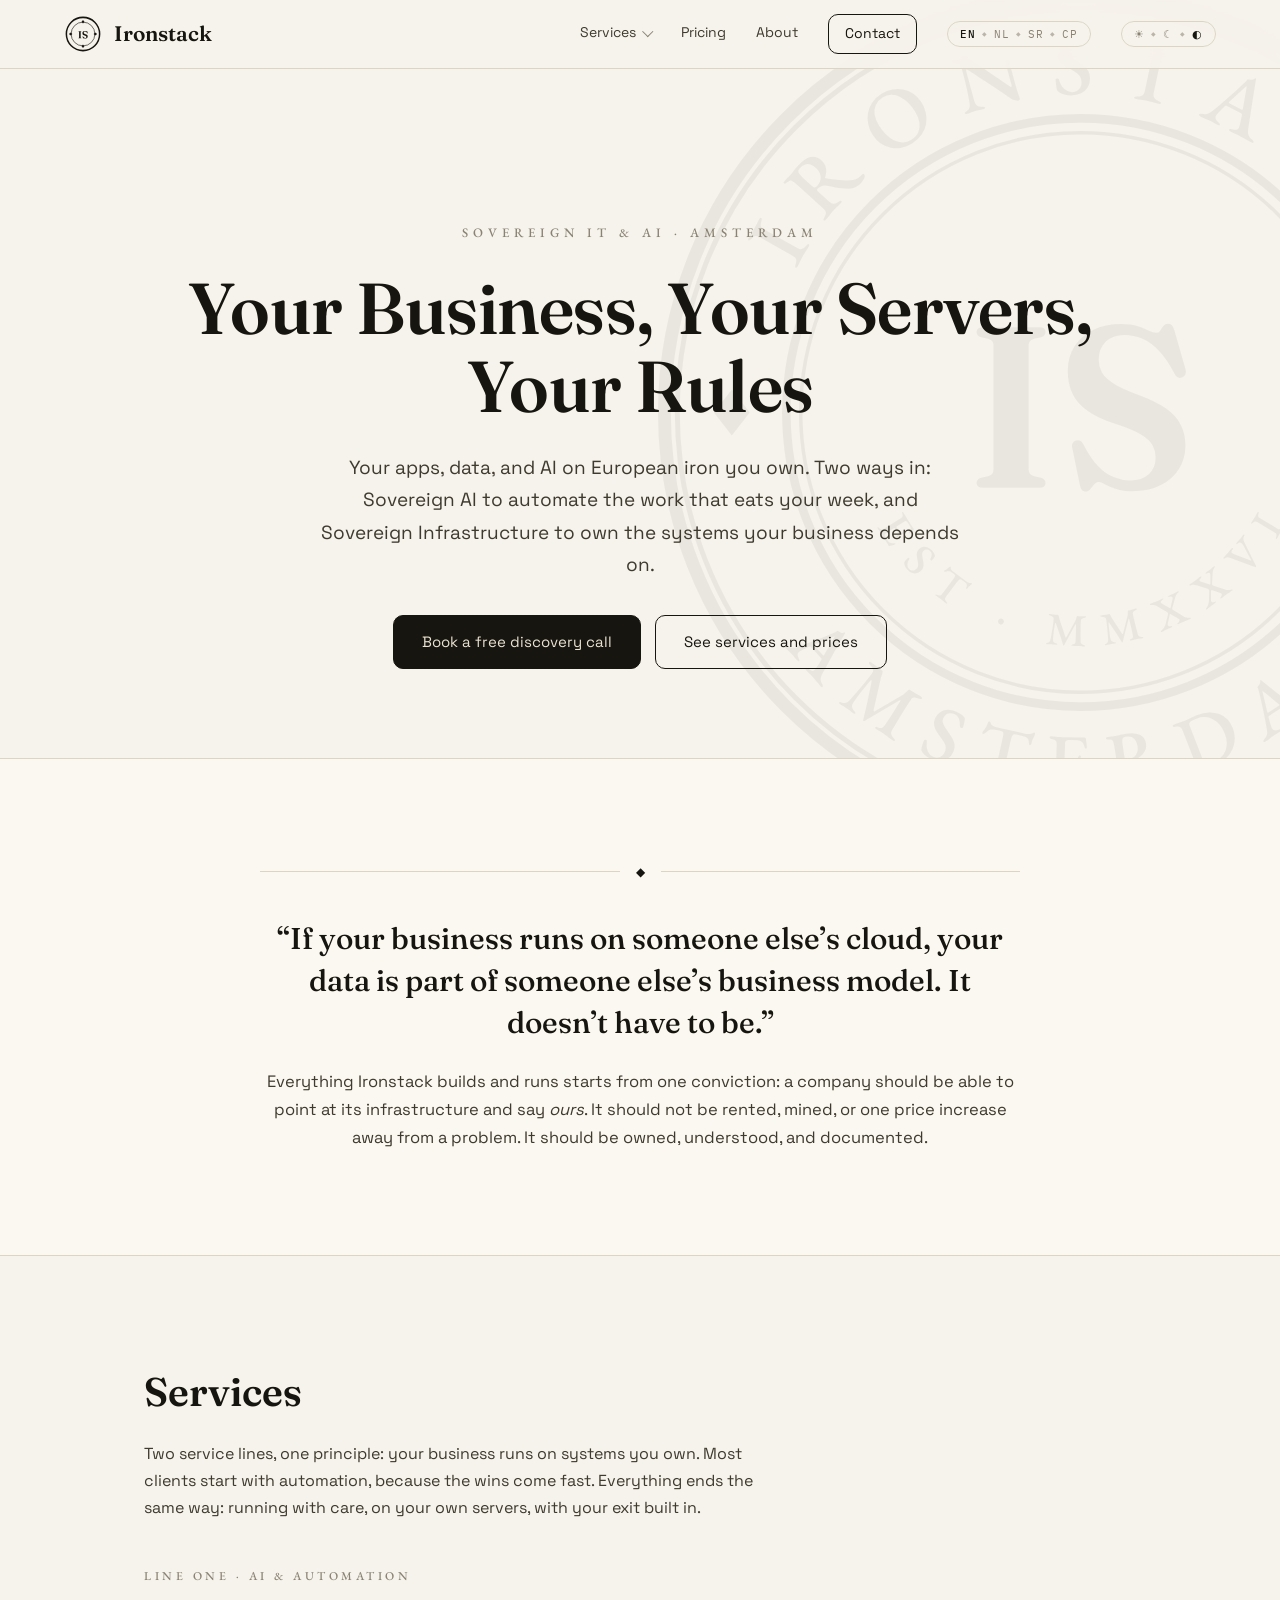
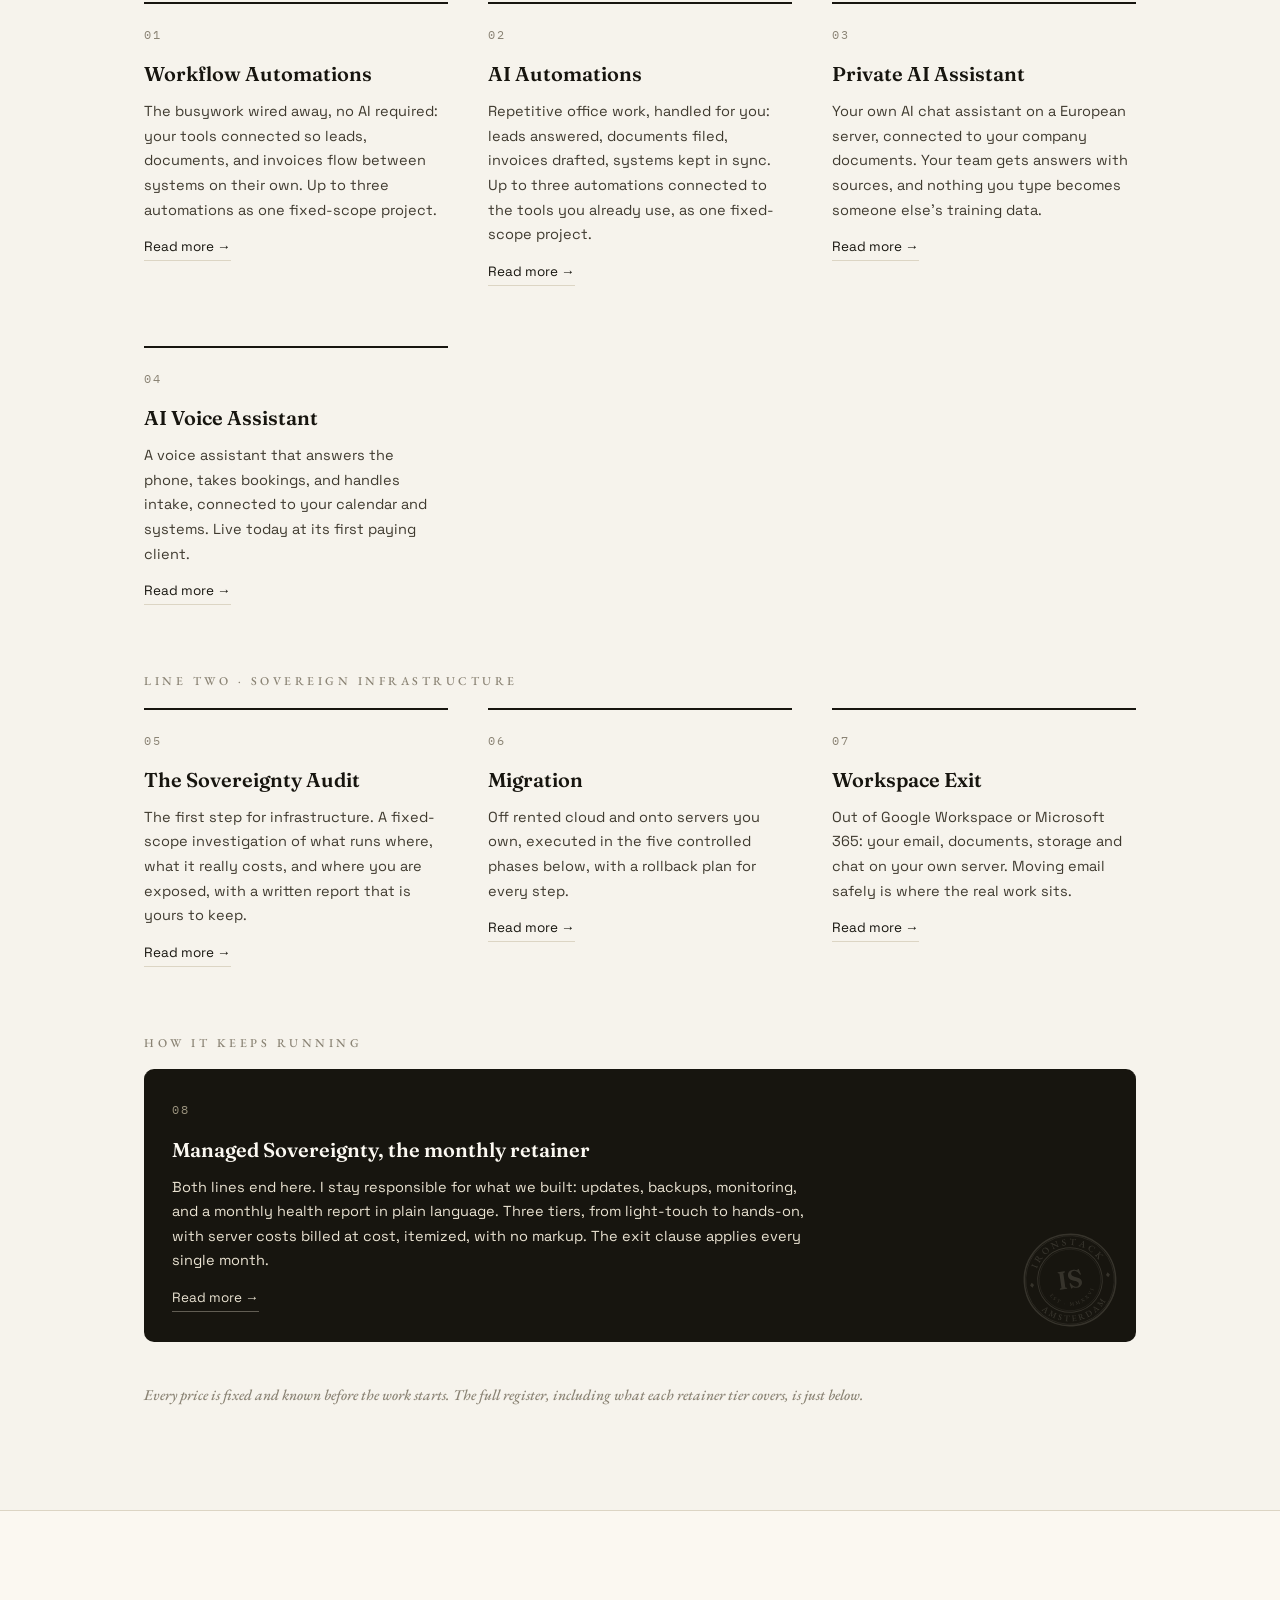
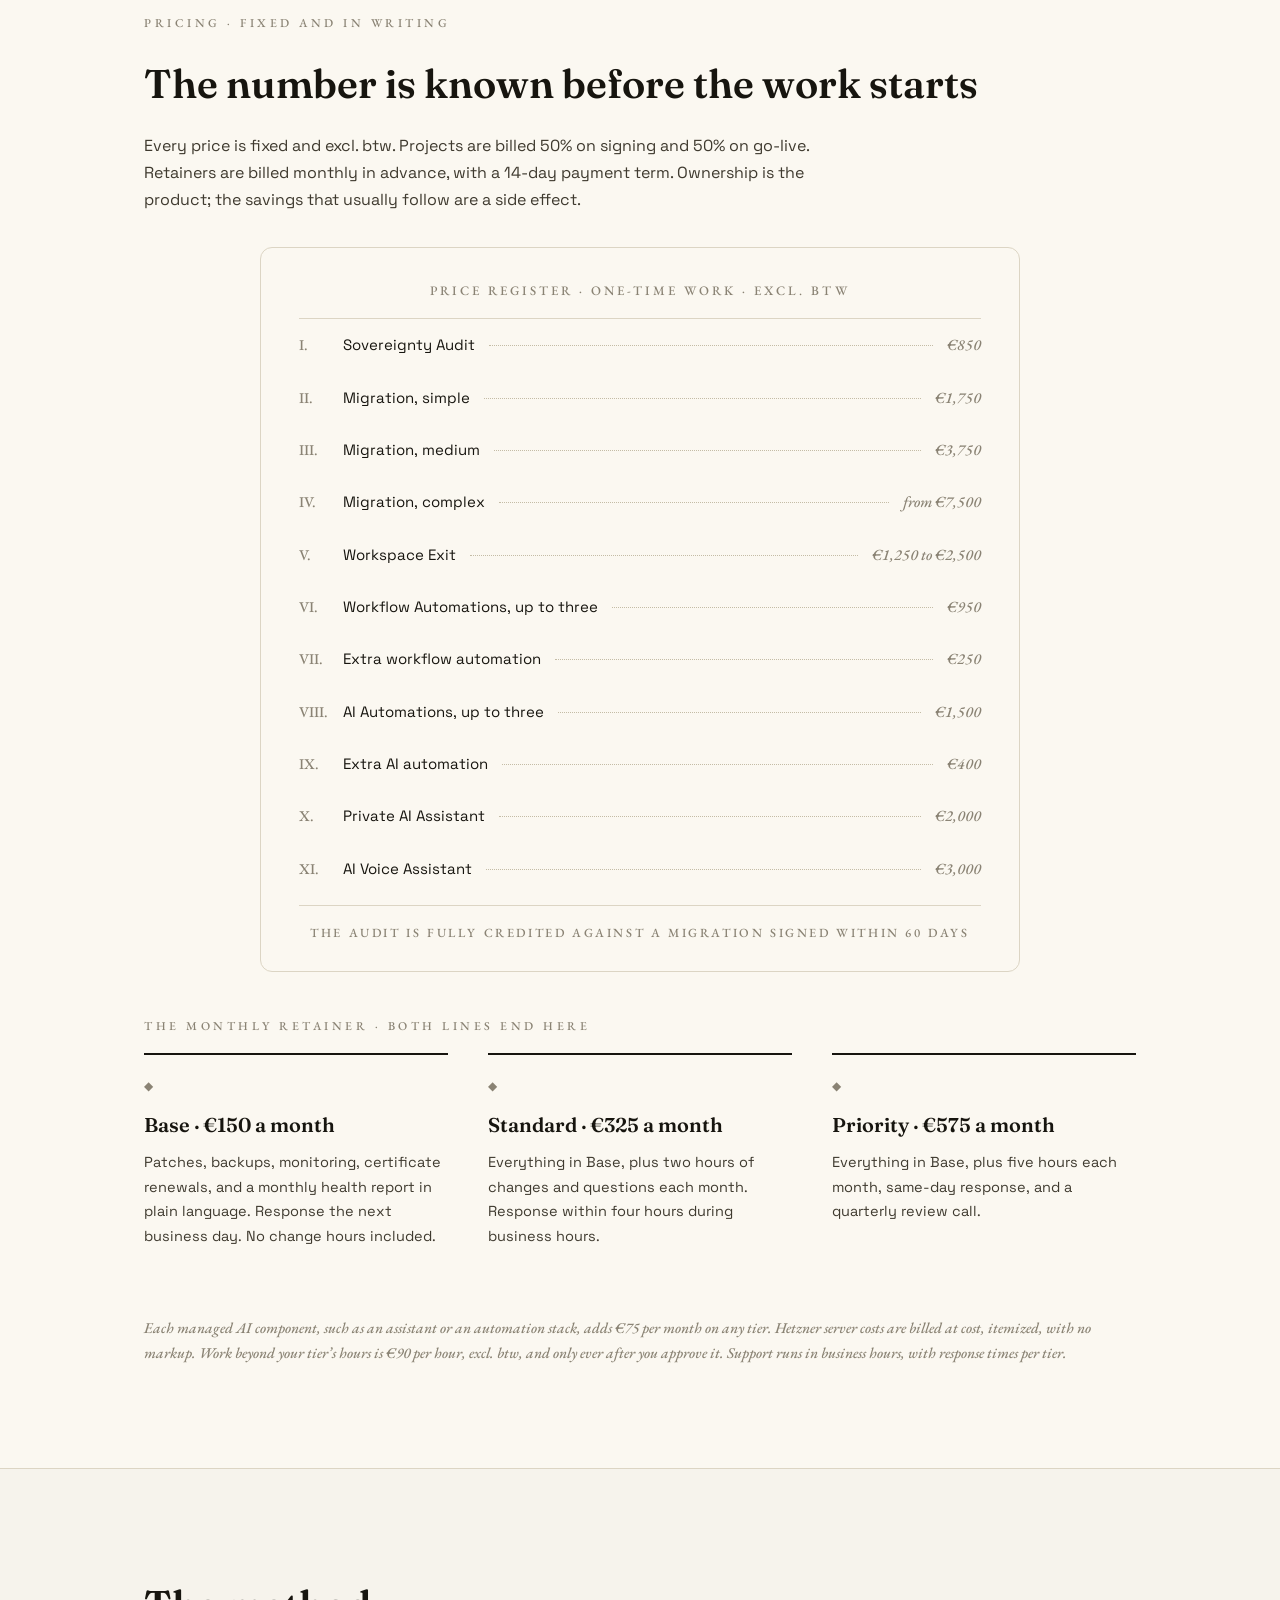
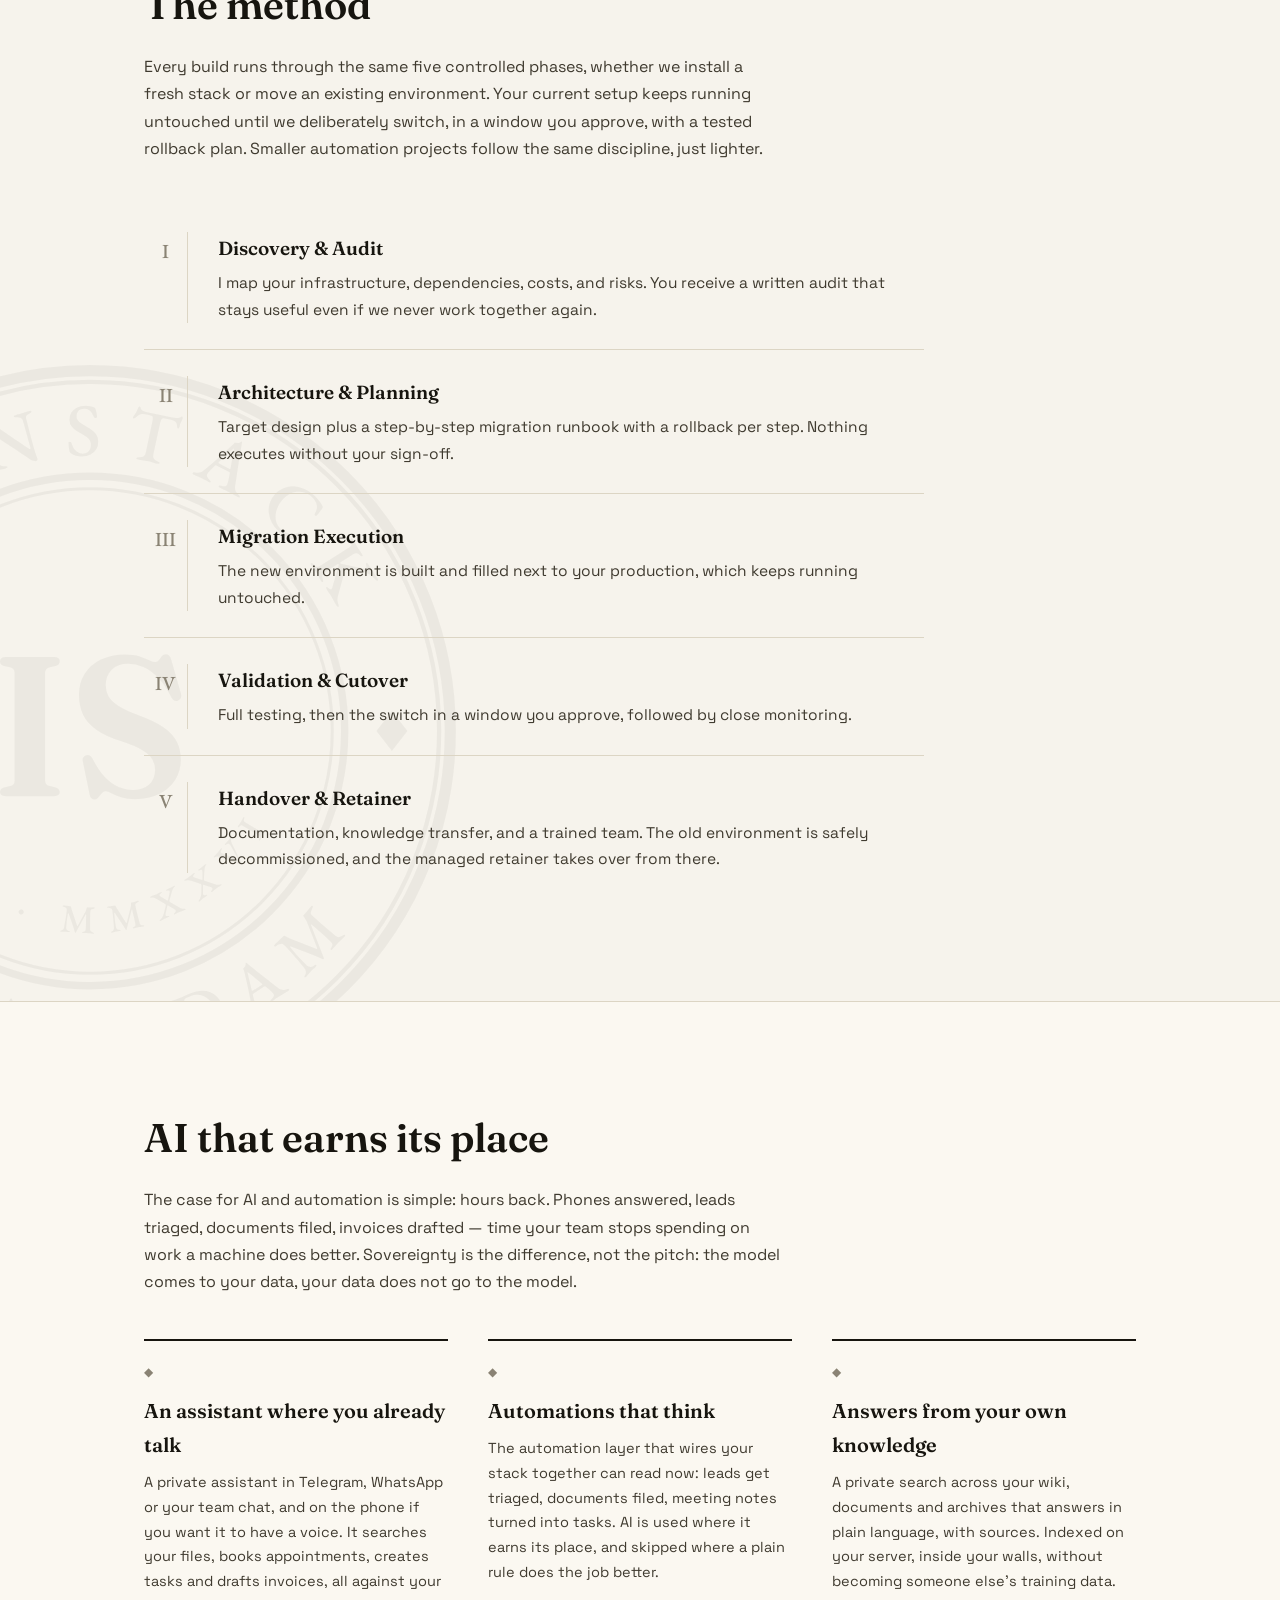
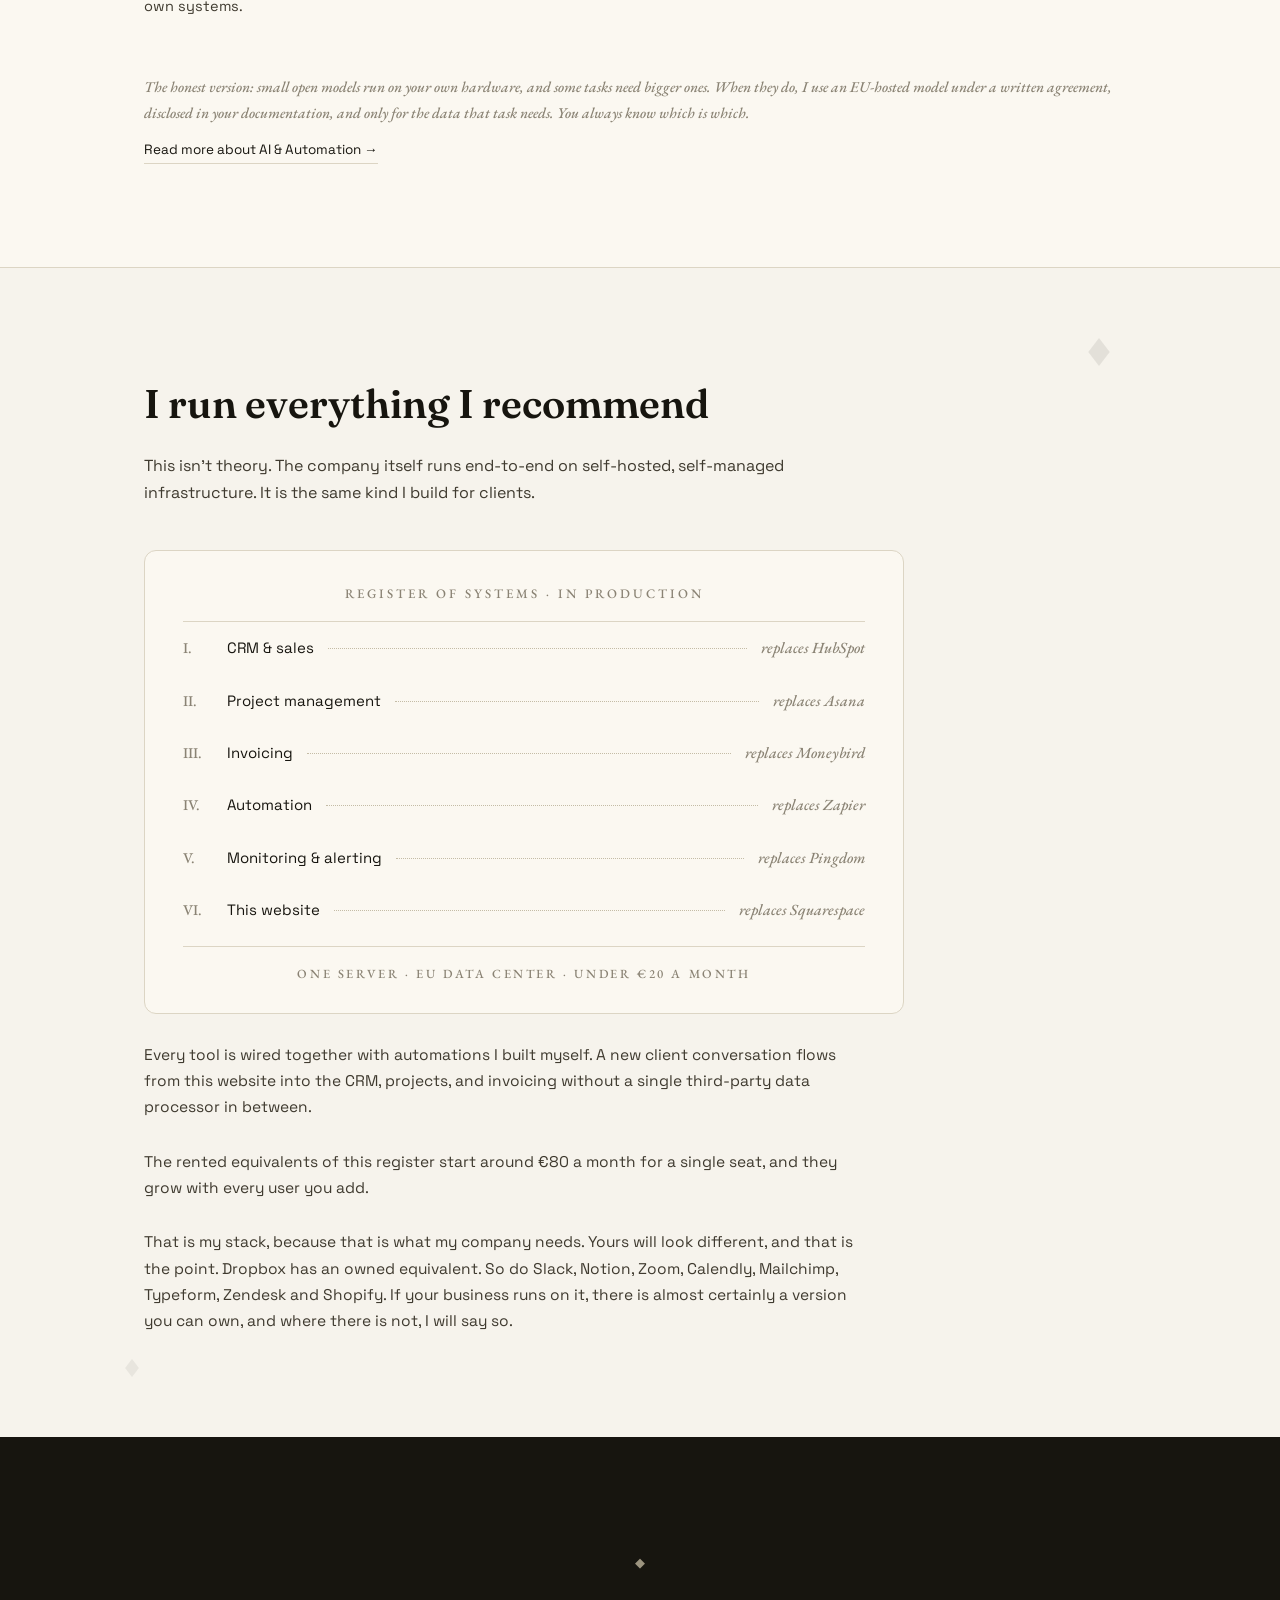
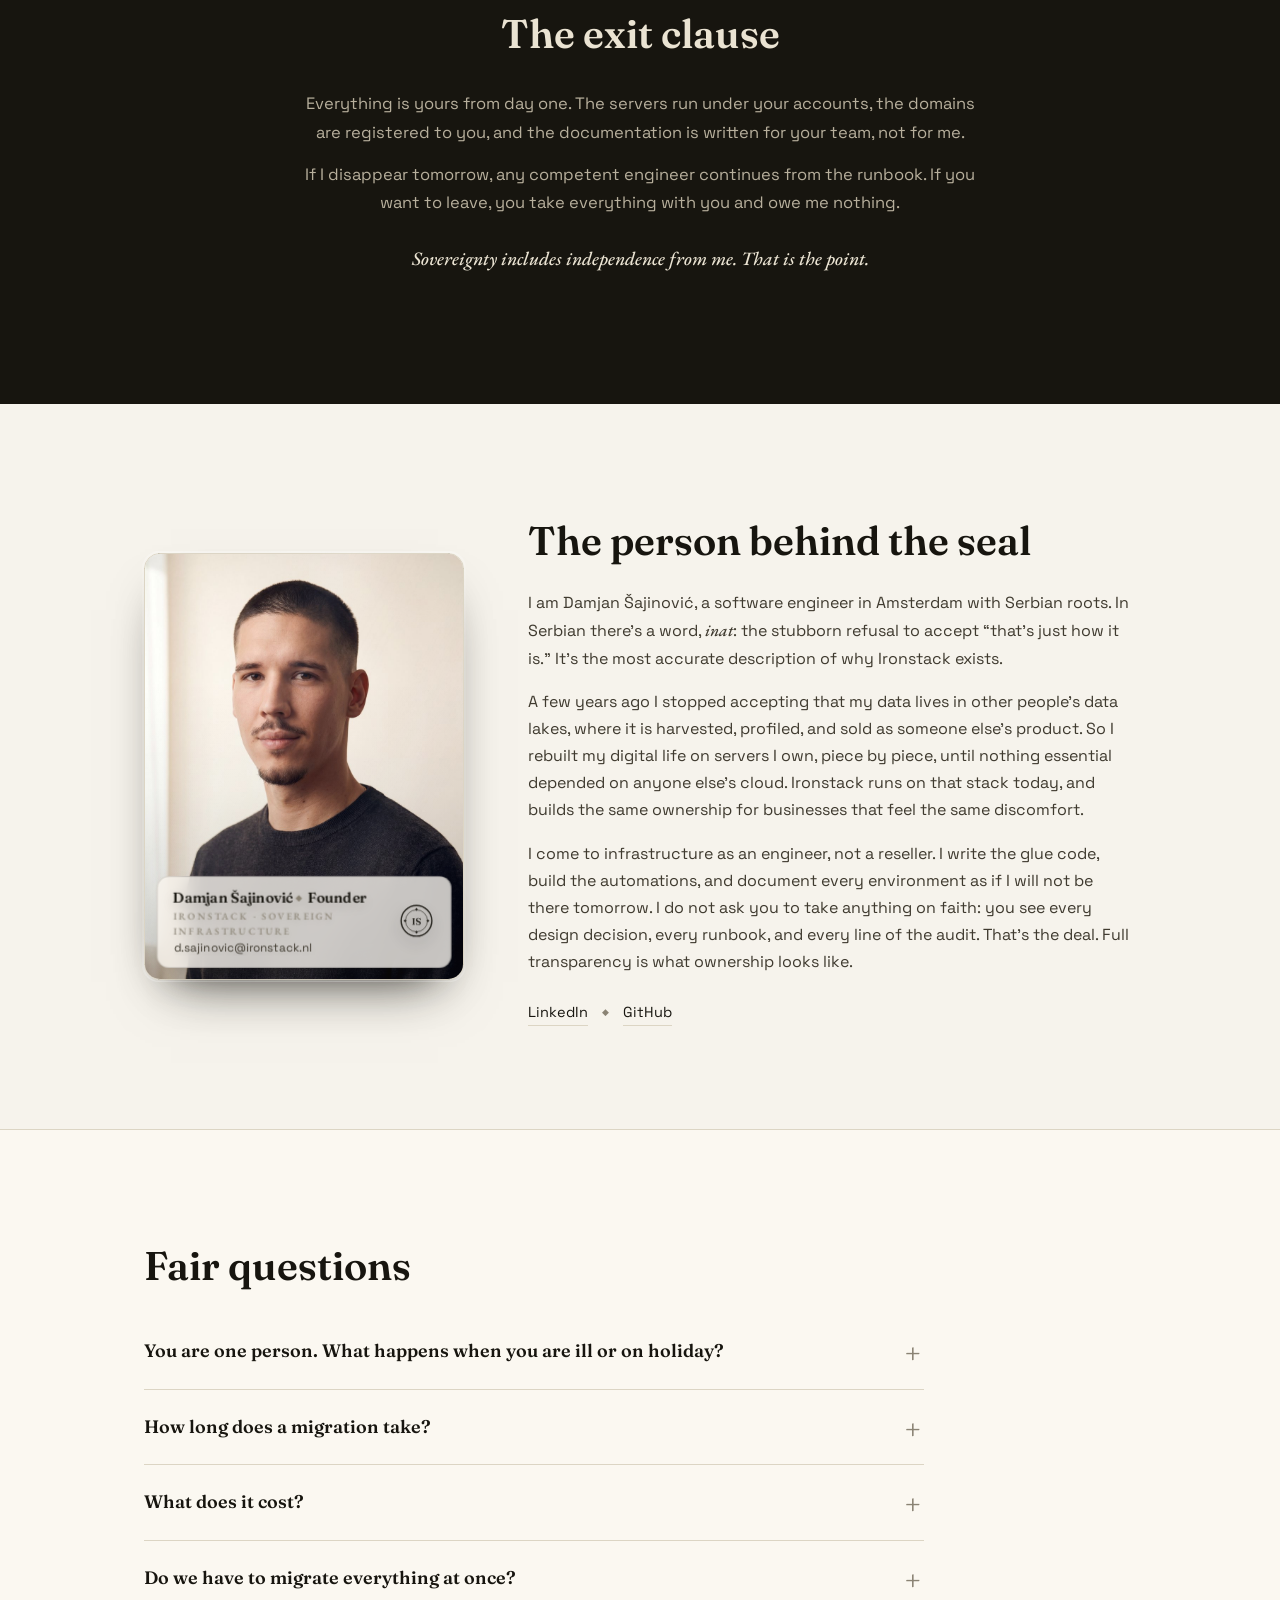
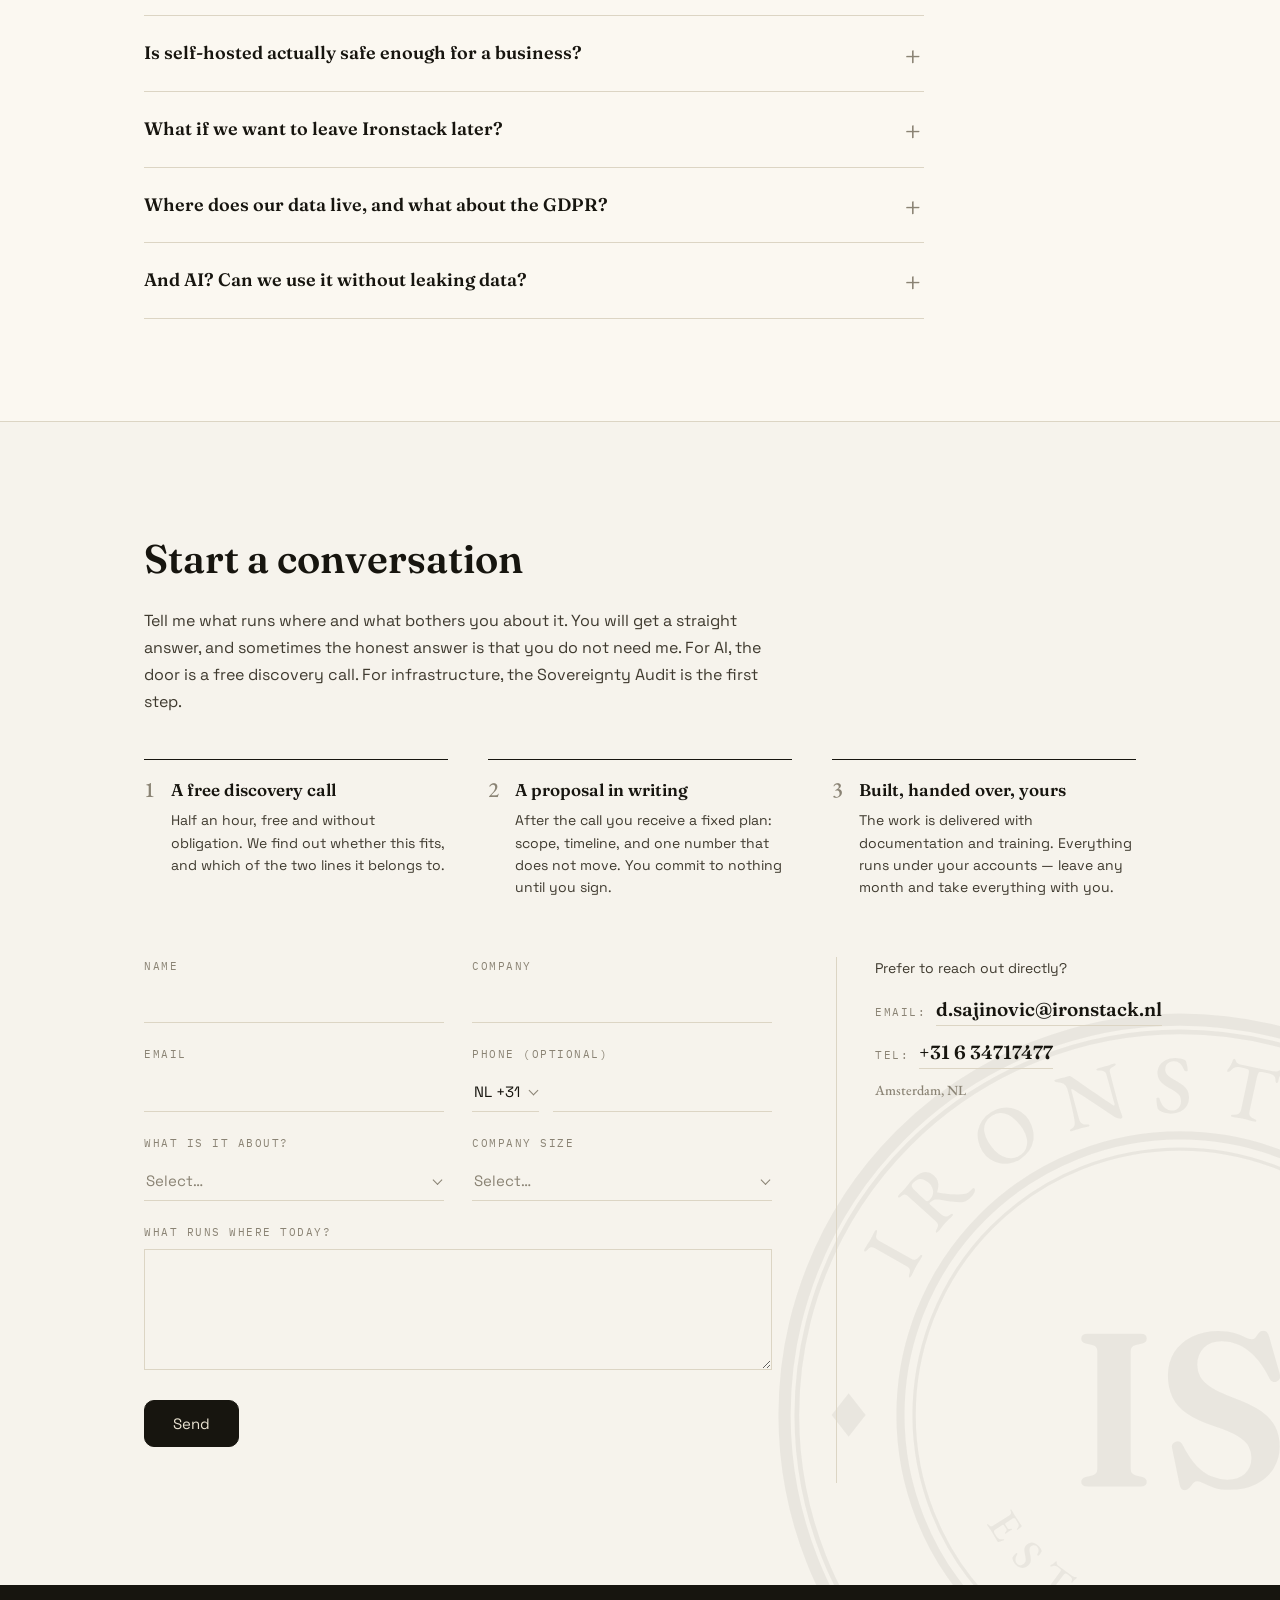
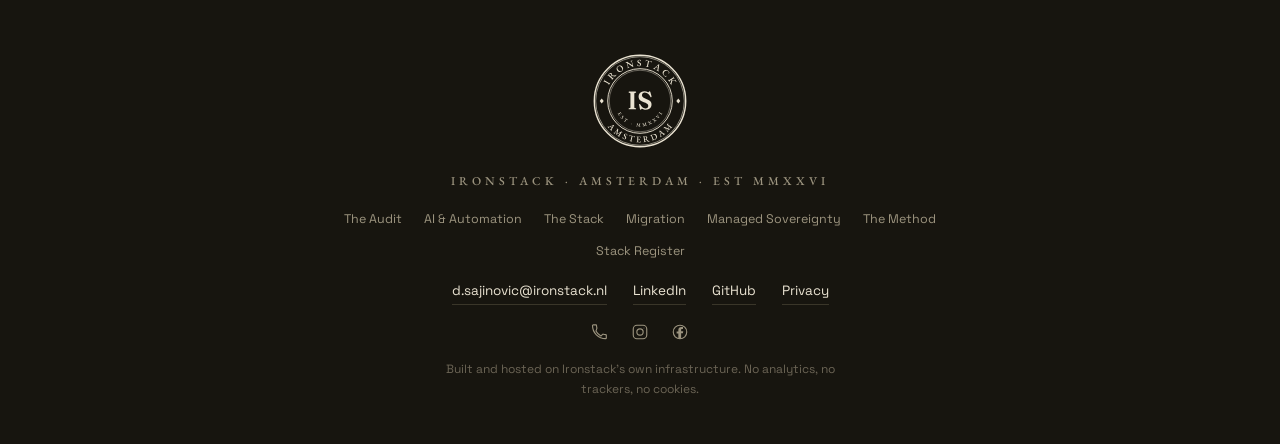
==== index.html @ 9418daaf "Merge pull request #18 from DamjanS24/copy/hero-two-ways-in Update hero subline: new two-ways-in phr" ====
<!DOCTYPE html>
<html lang="en">
<head>
<meta charset="UTF-8">
<meta name="viewport" content="width=device-width, initial-scale=1, viewport-fit=cover">
<title>Ironstack · Sovereign Infrastructure & AI · Amsterdam</title>
<meta name="description" content="Sovereign IT & AI: your apps, data, and AI on European iron you own. Sovereign AI and sovereign infrastructure for Dutch SMBs, fixed prices, no lock-in. Amsterdam.">
<meta property="og:title" content="Ironstack · Sovereign IT">
<meta property="og:description" content="Sovereign IT & AI: your apps, data, and AI on European iron you own. Fixed prices, your exit built in. Amsterdam.">
<meta property="og:type" content="website">
<meta property="og:url" content="https://ironstack.nl">
<link rel="canonical" href="https://ironstack.nl/">
<meta property="og:image" content="https://ironstack.nl/assets/og-image.png">
<meta property="og:image:width" content="1200">
<meta property="og:image:height" content="630">
<meta name="twitter:card" content="summary_large_image">
<meta name="twitter:image" content="https://ironstack.nl/assets/og-image.png">
<script type="application/ld+json">
{
  "@context": "https://schema.org",
  "@type": "ProfessionalService",
  "name": "Ironstack",
  "description": "Sovereign IT & AI: your apps, data, and AI on European iron you own. Sovereign AI and sovereign infrastructure for Dutch SMBs, fixed prices in writing, no lock-in.",
  "url": "https://ironstack.nl",
  "email": "d.sajinovic@ironstack.nl",
  "telephone": "+31634717477",
  "founder": { "@type": "Person", "name": "Damjan Sajinovic" },
  "address": { "@type": "PostalAddress", "addressLocality": "Amsterdam", "addressCountry": "NL" },
  "areaServed": "NL",
  "sameAs": ["https://www.linkedin.com/in/dsajinovic/", "https://github.com/DamjanS24"]
}
</script>
<link rel="icon" href="assets/favicon.ico" sizes="48x48">
<link rel="icon" href="assets/favicon-32.png" type="image/png" sizes="32x32">
<link rel="apple-touch-icon" href="assets/apple-touch-icon-180.png">
<meta name="theme-color" content="#F6F3EC">
<script>
(function () { try {
  var m = new URLSearchParams(location.search).get('theme') || localStorage.getItem('ironstack-theme-mode') || 'system';
  var t = (m === 'dark' || m === 'light') ? m : (window.matchMedia('(prefers-color-scheme: dark)').matches ? 'dark' : 'light');
  document.documentElement.setAttribute('data-theme', t);
  var mc = document.querySelector('meta[name="theme-color"]');
  if (mc) mc.setAttribute('content', t === 'dark' ? '#14120D' : '#F6F3EC');
  if (sessionStorage.getItem('is-nav-seen')) document.documentElement.classList.add('nav-seen');
  else sessionStorage.setItem('is-nav-seen', '1');
  /* arriving on a #section: position before first paint, so the page
     transition lands directly on the section instead of fading to the top
     and then smooth-scrolling down */
  if (location.hash) {
    document.documentElement.style.scrollBehavior = 'auto';
    addEventListener('load', function () {
      requestAnimationFrame(function () { document.documentElement.style.scrollBehavior = ''; });
    });
  }
} catch (e) {} })();
</script>
<link rel="preload" href="assets/fonts/Fraunces-600-normal.woff2" as="font" type="font/woff2" crossorigin blocking="render">
<link rel="preload" href="assets/fonts/EBGaramond-500-normal.woff2" as="font" type="font/woff2" crossorigin blocking="render">
<link rel="preload" href="assets/fonts/SpaceGrotesk-500-normal.woff2" as="font" type="font/woff2" crossorigin blocking="render">
<link rel="stylesheet" href="css/fonts.css?v=66">
<link rel="stylesheet" href="css/style.css?v=66">
<script type="application/ld+json">
{
  "@context": "https://schema.org",
  "@type": "Organization",
  "name": "Ironstack",
  "url": "https://ironstack.nl",
  "logo": "https://ironstack.nl/assets/ironstack-seal-full-ink.svg",
  "founder": { "@type": "Person", "name": "Damjan Sajinovic" },
  "address": { "@type": "PostalAddress", "addressLocality": "Amsterdam", "addressCountry": "NL" },
  "sameAs": ["https://www.linkedin.com/in/dsajinovic/", "https://github.com/DamjanS24"]
}
</script>
<script type="application/ld+json">
{
  "@context": "https://schema.org",
  "@type": "FAQPage",
  "mainEntity": [
    {"@type": "Question", "name": "You are one person. What happens when you are ill or on holiday?", "acceptedAnswer": {"@type": "Answer", "text": "Monitoring never sleeps, and everything is documented so no knowledge exists only in one head. Planned absences are announced in advance, and retainer clients have defined response times per tier, within business hours."}},
    {"@type": "Question", "name": "How long does a migration take?", "acceptedAnswer": {"@type": "Answer", "text": "A typical small-business migration runs four to eight weeks from audit to handover. The audit gives an exact timeline before any commitment."}},
    {"@type": "Question", "name": "What does it cost?", "acceptedAnswer": {"@type": "Answer", "text": "The audit is €850 fixed, fully credited against a migration signed within 60 days. Migrations are €1,750 for simple environments, €3,750 for medium ones, and from €7,500 for complex ones. A Workspace Exit is €1,250 to €2,500. Workflow automations start at €950, and AI projects run from €1,500 to €3,000. Ongoing care is €150, €325 or €575 per month. All prices excl. btw; projects are billed 50% on signing and 50% on go-live. The number in the proposal is fixed and does not move."}},
    {"@type": "Question", "name": "Do we have to migrate everything at once?", "acceptedAnswer": {"@type": "Answer", "text": "No. Migrations are phased by design, and starting with a single system is a good way to begin."}},
    {"@type": "Question", "name": "Is self-hosted actually safe enough for a business?", "acceptedAnswer": {"@type": "Answer", "text": "Safety comes from practice: updates, backups, monitoring, and hardening are part of every environment. You also gain certainty about exactly where your data is and who can touch it."}},
    {"@type": "Question", "name": "What if we want to leave Ironstack later?", "acceptedAnswer": {"@type": "Answer", "text": "You take everything with you: accounts, servers, and documentation. No lock-in; it is written into the agreement."}},
    {"@type": "Question", "name": "Where does our data live, and what about the GDPR?", "acceptedAnswer": {"@type": "Answer", "text": "On servers you own, in an EU data center, under EU jurisdiction. No American cloud provider in the chain means no CLOUD Act ambiguity and a shorter GDPR processor register."}},
    {"@type": "Question", "name": "And AI? Can we use it without leaking data?", "acceptedAnswer": {"@type": "Answer", "text": "Yes, if you are deliberate about it. Ironstack builds assistants and automations that work against your own systems, on your own server where possible, and through a disclosed EU-hosted model where not."}}
  ]
}
</script>
</head>
<body>
<a class="skip-link" href="#method">Skip to content</a>

<!-- ============ NAV ============ -->
<header class="nav">
  <a class="nav-brand" href="/">
    <img src="assets/ironstack-seal-small-ink.svg" alt="Ironstack seal" width="38" height="38">
    <span>Ironstack</span>
  </a>
  <nav class="nav-links" id="navLinks">
    <div class="has-mega">
      <a href="/#services" data-i18n="nav.services">Services</a>
      <div class="mega">
        <div class="mega-col">
          <p class="mega-label" data-i18n="services.g1">WHERE YOU START</p>
          <a href="/audit.html" data-i18n="footer.audit">The Audit</a>
          <a href="/ai-automation.html" data-i18n="footer.ai">AI &amp; Automation</a>
        </div>
        <div class="mega-col">
          <p class="mega-label" data-i18n="services.g2">WHAT GETS BUILT</p>
          <a href="/stack.html" data-i18n="footer.stack">The Stack</a>
          <a href="/migration.html" data-i18n="footer.migration">Migration</a>
        </div>
        <div class="mega-col">
          <p class="mega-label" data-i18n="services.g3">HOW IT KEEPS RUNNING</p>
          <a href="/managed-sovereignty.html" data-i18n="footer.managed">Managed Sovereignty</a>
        </div>
        <div class="mega-col">
          <p class="mega-label" data-i18n="menu.replace">REPLACE</p>
          <a href="/replace/google-workspace.html">Google Workspace</a>
          <a href="/replace/hubspot.html">HubSpot</a>
          <a href="/replace/microsoft-365.html">Microsoft 365</a>
        </div>
        <div class="mega-col">
          <p class="mega-label" data-i18n="menu.proof">PROOF &amp; METHOD</p>
          <a href="/method.html" data-i18n="footer.method">The Method</a>
          <a href="/stack-register.html" data-i18n="footer.register">Stack Register</a>
        </div>
      </div>
    </div>
    <a href="/#pricing" data-i18n="nav.pricing">Pricing</a>
    <a href="/#about" data-i18n="nav.about">About</a>
    <a class="nav-cta" href="/#contact" data-i18n="nav.contact">Contact</a>
    <button class="switch" id="langToggle" aria-label="Switch language"><span data-lang="en" class="on">EN</span><span class="sep" aria-hidden="true">◆</span><span data-lang="nl">NL</span><span class="sep" aria-hidden="true">◆</span><span data-lang="sr-latn">SR</span><span class="sep" aria-hidden="true">◆</span><span data-lang="sr-cyrl">СР</span></button>
    <button class="switch" id="themeToggle" aria-label="Theme: light, dark or follow system"><span data-mode="light">☀&#xFE0E;</span><span class="sep" aria-hidden="true">◆</span><span data-mode="dark">☾</span><span class="sep" aria-hidden="true">◆</span><span data-mode="system" title="Follow system">◐</span></button>
  </nav>
  <button class="nav-burger" id="navBurger" aria-label="Menu" aria-expanded="false" aria-controls="navLinks">
    <span class="burger" aria-hidden="true"><span></span><span></span><span></span></span>
  </button>
</header>

<!-- ============ HERO ============ -->
<main id="top">
<section class="hero">
  <div class="bg-mark bg-seal-hero" aria-hidden="true"></div>
  <p class="kicker" data-i18n="hero.kicker">SOVEREIGN IT & AI · AMSTERDAM</p>
  <h1 data-i18n="hero.title">Your Business, Your Servers, Your Rules</h1>
  <p class="hero-sub" data-i18n="hero.sub">Your apps, data, and AI on European iron you own. Two ways in: Sovereign AI to automate the work that eats your week, and Sovereign Infrastructure to own the systems your business depends on.</p>
  <div class="hero-ctas">
    <a class="btn btn-primary" href="#contact" data-i18n="hero.cta1">Book a free discovery call</a>
    <a class="btn btn-ghost" href="#services" data-i18n="hero.cta2">See services and prices</a>
  </div>

  <!-- Showcase: hidden until the real stack-tour video is filmed. To enable: remove the
       comment markers and swap assets/showcase.mp4 + showcase-poster.jpg for the real exports.
  <div class="showcase" id="showcase">
    <video class="showcase-video" data-src="assets/showcase.mp4" poster="assets/showcase-poster.jpg" muted loop playsinline preload="none" aria-label="Ironstack infrastructure showcase"></video>
  </div>
  -->
</section>

<!-- ============ MANIFESTO ============ -->
<section class="manifesto">
  <div class="diamond-rule"><span>◆</span></div>
  <blockquote data-i18n="manifesto.quote">“If your business runs on someone else’s cloud, your data is part of someone else’s business model. It doesn’t have to be.”</blockquote>
  <p data-i18n="manifesto.body">Everything Ironstack builds and runs starts from one conviction: a company should be able to point at its infrastructure and say <em>ours</em>. It should not be rented, mined, or one price increase away from a problem. It should be owned, understood, and documented.</p>
</section>

<!-- ============ SERVICES ============ -->
<section class="section" id="services">
  <h2 class="section-title" data-i18n="services.title">Services</h2>
  <p class="section-sub" data-i18n="services.sub">Two service lines, one principle: your business runs on systems you own. Most clients start with automation, because the wins come fast. Everything ends the same way: running with care, on your own servers, with your exit built in.</p>

  <div class="svc-group">
    <p class="svc-group-label" data-i18n="services.l1">LINE ONE · AI &amp; AUTOMATION</p>
    <div class="svc-grid">
      <article class="svc">
        <span class="svc-no">01</span>
        <h3 data-i18n="services.s8t">Workflow Automations</h3>
        <p data-i18n="services.s8b">The busywork wired away, no AI required: your tools connected so leads, documents, and invoices flow between systems on their own. Up to three automations as one fixed-scope project.</p>
        <a class="read-more" href="/ai-automation.html" data-i18n="misc.more">Read more →</a>
        <img class="stamp" src="assets/ironstack-seal-full-ink.svg" alt="" loading="lazy">
      </article>
      <article class="svc">
        <span class="svc-no">02</span>
        <h3 data-i18n="services.s1t">AI Automations</h3>
        <p data-i18n="services.s1b">Repetitive office work, handled for you: leads answered, documents filed, invoices drafted, systems kept in sync. Up to three automations connected to the tools you already use, as one fixed-scope project.</p>
        <a class="read-more" href="/ai-automation.html" data-i18n="misc.more">Read more →</a>
        <img class="stamp" src="assets/ironstack-seal-full-ink.svg" alt="" loading="lazy">
      </article>
      <article class="svc">
        <span class="svc-no">03</span>
        <h3 data-i18n="services.s2t">Private AI Assistant</h3>
        <p data-i18n="services.s2b">Your own AI chat assistant on a European server, connected to your company documents. Your team gets answers with sources, and nothing you type becomes someone else’s training data.</p>
        <a class="read-more" href="/ai-automation.html" data-i18n="misc.more">Read more →</a>
        <img class="stamp" src="assets/ironstack-seal-full-ink.svg" alt="" loading="lazy">
      </article>
      <article class="svc">
        <span class="svc-no">04</span>
        <h3 data-i18n="services.s3t">AI Voice Assistant</h3>
        <p data-i18n="services.s3b">A voice assistant that answers the phone, takes bookings, and handles intake, connected to your calendar and systems. Live today at its first paying client.</p>
        <a class="read-more" href="/ai-automation.html" data-i18n="misc.more">Read more →</a>
        <img class="stamp" src="assets/ironstack-seal-full-ink.svg" alt="" loading="lazy">
      </article>
    </div>
  </div>

  <div class="svc-group">
    <p class="svc-group-label" data-i18n="services.l2">LINE TWO · SOVEREIGN INFRASTRUCTURE</p>
    <div class="svc-grid">
      <article class="svc">
        <span class="svc-no">05</span>
        <h3 data-i18n="services.s4t">The Sovereignty Audit</h3>
        <p data-i18n="services.s4b">The first step for infrastructure. A fixed-scope investigation of what runs where, what it really costs, and where you are exposed, with a written report that is yours to keep.</p>
        <a class="read-more" href="/audit.html" data-i18n="misc.more">Read more →</a>
        <img class="stamp" src="assets/ironstack-seal-full-ink.svg" alt="" loading="lazy">
      </article>
      <article class="svc">
        <span class="svc-no">06</span>
        <h3 data-i18n="services.s5t">Migration</h3>
        <p data-i18n="services.s5b">Off rented cloud and onto servers you own, executed in the five controlled phases below, with a rollback plan for every step.</p>
        <a class="read-more" href="/migration.html" data-i18n="misc.more">Read more →</a>
        <img class="stamp" src="assets/ironstack-seal-full-ink.svg" alt="" loading="lazy">
      </article>
      <article class="svc">
        <span class="svc-no">07</span>
        <h3 data-i18n="services.s6t">Workspace Exit</h3>
        <p data-i18n="services.s6b">Out of Google Workspace or Microsoft 365: your email, documents, storage and chat on your own server. Moving email safely is where the real work sits.</p>
        <a class="read-more" href="/replace/google-workspace.html" data-i18n="misc.more">Read more →</a>
        <img class="stamp" src="assets/ironstack-seal-full-ink.svg" alt="" loading="lazy">
      </article>
    </div>
  </div>

  <div class="svc-group">
    <p class="svc-group-label" data-i18n="services.g3">HOW IT KEEPS RUNNING</p>
    <article class="svc svc-featured">
      <span class="svc-no">08</span>
      <h3 data-i18n="services.s7t">Managed Sovereignty, the monthly retainer</h3>
      <p data-i18n="services.s7b">Both lines end here. I stay responsible for what we built: updates, backups, monitoring, and a monthly health report in plain language. Three tiers, from light-touch to hands-on, with server costs billed at cost, itemized, with no markup. The exit clause applies every single month.</p>
      <a class="read-more" href="/managed-sovereignty.html" data-i18n="misc.more">Read more →</a>
      <img class="stamp-embossed" src="assets/ironstack-seal-full-cream.svg" alt="" loading="lazy">
    </article>
  </div>

  <p class="services-note" data-i18n="services.note">Every price is fixed and known before the work starts. The full register, including what each retainer tier covers, is just below.</p>
</section>

<!-- ============ PRICING ============ -->
<section class="section section-alt" id="pricing">
  <p class="svc-group-label" data-i18n="pricing.label">PRICING · FIXED AND IN WRITING</p>
  <h2 class="section-title" data-i18n="pricing.title">The number is known before the work starts</h2>
  <div class="prose">
    <p data-i18n="pricing.p1">Every price is fixed and excl. btw. Projects are billed 50% on signing and 50% on go-live. Retainers are billed monthly in advance, with a 14-day payment term. Ownership is the product; the savings that usually follow are a side effect.</p>
  </div>
  <div class="register" style="margin-top:34px">
    <p class="register-head" data-i18n="pricing.reghead">Price register · one-time work · excl. btw</p>
    <div class="register-row"><span class="register-no">I.</span><span class="register-k" data-i18n="pricing.r1k">Sovereignty Audit</span><span class="register-dots" aria-hidden="true"></span><span class="register-v" data-i18n="pricing.r1v">€850</span></div>
    <div class="register-row"><span class="register-no">II.</span><span class="register-k" data-i18n="pricing.r2k">Migration, simple</span><span class="register-dots" aria-hidden="true"></span><span class="register-v" data-i18n="pricing.r2v">€1,750</span></div>
    <div class="register-row"><span class="register-no">III.</span><span class="register-k" data-i18n="pricing.r3k">Migration, medium</span><span class="register-dots" aria-hidden="true"></span><span class="register-v" data-i18n="pricing.r3v">€3,750</span></div>
    <div class="register-row"><span class="register-no">IV.</span><span class="register-k" data-i18n="pricing.r4k">Migration, complex</span><span class="register-dots" aria-hidden="true"></span><span class="register-v" data-i18n="pricing.r4v">from €7,500</span></div>
    <div class="register-row"><span class="register-no">V.</span><span class="register-k" data-i18n="pricing.r5k">Workspace Exit</span><span class="register-dots" aria-hidden="true"></span><span class="register-v" data-i18n="pricing.r5v">€1,250 to €2,500</span></div>
    <div class="register-row"><span class="register-no">VI.</span><span class="register-k" data-i18n="pricing.r10k">Workflow Automations, up to three</span><span class="register-dots" aria-hidden="true"></span><span class="register-v" data-i18n="pricing.r10v">€950</span></div>
    <div class="register-row"><span class="register-no">VII.</span><span class="register-k" data-i18n="pricing.r11k">Extra workflow automation</span><span class="register-dots" aria-hidden="true"></span><span class="register-v" data-i18n="pricing.r11v">€250</span></div>
    <div class="register-row"><span class="register-no">VIII.</span><span class="register-k" data-i18n="pricing.r6k">AI Automations, up to three</span><span class="register-dots" aria-hidden="true"></span><span class="register-v" data-i18n="pricing.r6v">€1,500</span></div>
    <div class="register-row"><span class="register-no">IX.</span><span class="register-k" data-i18n="pricing.r7k">Extra AI automation</span><span class="register-dots" aria-hidden="true"></span><span class="register-v" data-i18n="pricing.r7v">€400</span></div>
    <div class="register-row"><span class="register-no">X.</span><span class="register-k" data-i18n="pricing.r8k">Private AI Assistant</span><span class="register-dots" aria-hidden="true"></span><span class="register-v" data-i18n="pricing.r8v">€2,000</span></div>
    <div class="register-row"><span class="register-no">XI.</span><span class="register-k" data-i18n="pricing.r9k">AI Voice Assistant</span><span class="register-dots" aria-hidden="true"></span><span class="register-v" data-i18n="pricing.r9v">€3,000</span></div>
    <p class="register-foot" data-i18n="pricing.regfoot">The audit is fully credited against a migration signed within 60 days</p>
  </div>

  <div class="svc-group" style="margin-top:44px">
    <p class="svc-group-label" data-i18n="pricing.tiers">THE MONTHLY RETAINER · BOTH LINES END HERE</p>
    <div class="svc-grid">
      <article class="svc">
        <span class="svc-no">◆</span>
        <h3 data-i18n="pricing.t1t">Base · €150 a month</h3>
        <p data-i18n="pricing.t1b">Patches, backups, monitoring, certificate renewals, and a monthly health report in plain language. Response the next business day. No change hours included.</p>
      </article>
      <article class="svc">
        <span class="svc-no">◆</span>
        <h3 data-i18n="pricing.t2t">Standard · €325 a month</h3>
        <p data-i18n="pricing.t2b">Everything in Base, plus two hours of changes and questions each month. Response within four hours during business hours.</p>
      </article>
      <article class="svc">
        <span class="svc-no">◆</span>
        <h3 data-i18n="pricing.t3t">Priority · €575 a month</h3>
        <p data-i18n="pricing.t3b">Everything in Base, plus five hours each month, same-day response, and a quarterly review call.</p>
      </article>
    </div>
  </div>
  <p class="services-note" data-i18n="pricing.note">Each managed AI component, such as an assistant or an automation stack, adds €75 per month on any tier. Hetzner server costs are billed at cost, itemized, with no markup. Work beyond your tier’s hours is €90 per hour, excl. btw, and only ever after you approve it. Support runs in business hours, with response times per tier.</p>
</section>

<!-- ============ METHOD ============ -->
<section class="section" id="method">
  <div class="bg-mark bg-seal-method" aria-hidden="true"></div>
  <h2 class="section-title" data-i18n="method.title">The method</h2>
  <p class="section-sub" data-i18n="method.sub">Every build runs through the same five controlled phases, whether we install a fresh stack or move an existing environment. Your current setup keeps running untouched until we deliberately switch, in a window you approve, with a tested rollback plan. Smaller automation projects follow the same discipline, just lighter.</p>
  <ol class="phases">
    <li><span class="phase-no">I</span><div><h3 data-i18n="method.p1t">Discovery &amp; Audit</h3><p data-i18n="method.p1b">I map your infrastructure, dependencies, costs, and risks. You receive a written audit that stays useful even if we never work together again.</p></div></li>
    <li><span class="phase-no">II</span><div><h3 data-i18n="method.p2t">Architecture &amp; Planning</h3><p data-i18n="method.p2b">Target design plus a step-by-step migration runbook with a rollback per step. Nothing executes without your sign-off.</p></div></li>
    <li><span class="phase-no">III</span><div><h3 data-i18n="method.p3t">Migration Execution</h3><p data-i18n="method.p3b">The new environment is built and filled next to your production, which keeps running untouched.</p></div></li>
    <li><span class="phase-no">IV</span><div><h3 data-i18n="method.p4t">Validation &amp; Cutover</h3><p data-i18n="method.p4b">Full testing, then the switch in a window you approve, followed by close monitoring.</p></div></li>
    <li><span class="phase-no">V</span><div><h3 data-i18n="method.p5t">Handover &amp; Retainer</h3><p data-i18n="method.p5b">Documentation, knowledge transfer, and a trained team. The old environment is safely decommissioned, and the managed retainer takes over from there.</p></div></li>
  </ol>
</section>

<!-- ============ AI ============ -->
<section class="section section-alt" id="ai">
  <h2 class="section-title" data-i18n="ai.title">AI that earns its place</h2>
  <p class="section-sub" data-i18n="ai.sub">The case for AI and automation is simple: hours back. Phones answered, leads triaged, documents filed, invoices drafted — time your team stops spending on work a machine does better. Sovereignty is the difference, not the pitch: the model comes to your data, your data does not go to the model.</p>
  <div class="svc-grid">
    <article class="svc">
      <span class="svc-no">◆</span>
      <h3 data-i18n="ai.c1t">An assistant where you already talk</h3>
      <p data-i18n="ai.c1b">A private assistant in Telegram, WhatsApp or your team chat, and on the phone if you want it to have a voice. It searches your files, books appointments, creates tasks and drafts invoices, all against your own systems.</p>
      <img class="stamp" src="assets/ironstack-seal-full-ink.svg" alt="" loading="lazy">
    </article>
    <article class="svc">
      <span class="svc-no">◆</span>
      <h3 data-i18n="ai.c2t">Automations that think</h3>
      <p data-i18n="ai.c2b">The automation layer that wires your stack together can read now: leads get triaged, documents filed, meeting notes turned into tasks. AI is used where it earns its place, and skipped where a plain rule does the job better.</p>
      <img class="stamp" src="assets/ironstack-seal-full-ink.svg" alt="" loading="lazy">
    </article>
    <article class="svc">
      <span class="svc-no">◆</span>
      <h3 data-i18n="ai.c3t">Answers from your own knowledge</h3>
      <p data-i18n="ai.c3b">A private search across your wiki, documents and archives that answers in plain language, with sources. Indexed on your server, inside your walls, without becoming someone else’s training data.</p>
      <img class="stamp" src="assets/ironstack-seal-full-ink.svg" alt="" loading="lazy">
    </article>
  </div>
  <p class="services-note" data-i18n="ai.note">The honest version: small open models run on your own hardware, and some tasks need bigger ones. When they do, I use an EU-hosted model under a written agreement, disclosed in your documentation, and only for the data that task needs. You always know which is which.</p>
  <p><a class="read-more" href="/ai-automation.html" data-i18n="ai.more">Read more about AI &amp; Automation →</a></p>
</section>

<!-- ============ PROOF ============ -->
<section class="section" id="proof">
  <div class="bg-diamond" aria-hidden="true" style="top:70px;right:8%"></div>
  <div class="bg-diamond" aria-hidden="true" style="bottom:60px;left:4%;width:14px;opacity:0.06"></div>
  <h2 class="section-title" data-i18n="proof.title">I run everything I recommend</h2>
  <p class="section-sub" data-i18n="proof.sub">This isn’t theory. The company itself runs end-to-end on self-hosted, self-managed infrastructure. It is the same kind I build for clients.</p>
  <div class="register">
    <p class="register-head" data-i18n="proof.reghead">Register of systems · in production</p>
    <div class="register-row"><span class="register-no">I.</span><span class="register-k" data-i18n="proof.r1k">CRM &amp; sales</span><span class="register-dots" aria-hidden="true"></span><span class="register-v" data-i18n="proof.r1v">replaces HubSpot</span></div>
    <div class="register-row"><span class="register-no">II.</span><span class="register-k" data-i18n="proof.r2k">Project management</span><span class="register-dots" aria-hidden="true"></span><span class="register-v" data-i18n="proof.r2v">replaces Asana</span></div>
    <div class="register-row"><span class="register-no">III.</span><span class="register-k" data-i18n="proof.r3k">Invoicing</span><span class="register-dots" aria-hidden="true"></span><span class="register-v" data-i18n="proof.r3v">replaces Moneybird</span></div>
    <div class="register-row"><span class="register-no">IV.</span><span class="register-k" data-i18n="proof.r4k">Automation</span><span class="register-dots" aria-hidden="true"></span><span class="register-v" data-i18n="proof.r4v">replaces Zapier</span></div>
    <div class="register-row"><span class="register-no">V.</span><span class="register-k" data-i18n="proof.r5k">Monitoring &amp; alerting</span><span class="register-dots" aria-hidden="true"></span><span class="register-v" data-i18n="proof.r5v">replaces Pingdom</span></div>
    <div class="register-row"><span class="register-no">VI.</span><span class="register-k" data-i18n="proof.r6k">This website</span><span class="register-dots" aria-hidden="true"></span><span class="register-v" data-i18n="proof.r6v">replaces Squarespace</span></div>
    <p class="register-foot" data-i18n="proof.regfoot">One server · EU data center · under €20 a month</p>
    <img class="stamp-doc" src="assets/ironstack-seal-full-ink.svg" alt="" loading="lazy">
  </div>
  <p class="proof-line" data-i18n="proof.line">Every tool is wired together with automations I built myself. A new client conversation flows from this website into the CRM, projects, and invoicing without a single third-party data processor in between.</p>
  <p class="proof-line" data-i18n="proof.line2">The rented equivalents of this register start around €80 a month for a single seat, and they grow with every user you add.</p>
  <p class="proof-line" data-i18n="proof.line3">That is my stack, because that is what my company needs. Yours will look different, and that is the point. Dropbox has an owned equivalent. So do Slack, Notion, Zoom, Calendly, Mailchimp, Typeform, Zendesk and Shopify. If your business runs on it, there is almost certainly a version you can own, and where there is not, I will say so.</p>
</section>

<!-- ============ EXIT CLAUSE ============ -->
<section class="exit" id="exit">
  <div class="exit-inner">
    <span class="exit-diamond">&#9670;</span>
    <h2 data-i18n="exit.title">The exit clause</h2>
    <p data-i18n="exit.p1">Everything is yours from day one. The servers run under your accounts, the domains are registered to you, and the documentation is written for your team, not for me.</p>
    <p data-i18n="exit.p2">If I disappear tomorrow, any competent engineer continues from the runbook. If you want to leave, you take everything with you and owe me nothing.</p>
    <p class="exit-line" data-i18n="exit.line">Sovereignty includes independence from me. That is the point.</p>
  </div>
</section>

<!-- ============ ABOUT ============ -->
<section class="section" id="about">
  <div class="about">
    <div class="about-photo tilt-card" id="aboutPhoto">
      <div class="card-spin">
      <div class="card-side side-l" aria-hidden="true"></div>
      <div class="card-side side-r" aria-hidden="true"></div>
      <div class="card-side side-t" aria-hidden="true"></div>
      <div class="card-side side-b" aria-hidden="true"></div>
      <div class="glass-side gside-l" aria-hidden="true"></div>
      <div class="glass-side gside-r" aria-hidden="true"></div>
      <div class="glass-side gside-t" aria-hidden="true"></div>
      <div class="glass-side gside-b" aria-hidden="true"></div>
      <div class="tilt-inner">
        <div class="tilt-media">
          <img class="tilt-photo" src="assets/damjan.jpg" alt="Damjan Šajinović">
          <video class="tilt-photo tilt-video" data-src="assets/damjan-loop.mp4" muted loop playsinline preload="none" aria-hidden="true" tabindex="-1"></video>
        </div>
        <div class="tilt-shade" aria-hidden="true"></div>
      </div>
      <div class="tilt-glass" aria-hidden="true"></div>
      <div class="tilt-glare" aria-hidden="true"></div>
      <div class="card-back" aria-hidden="true">
        <span class="card-back-mono">IS</span>
        <img src="assets/ironstack-seal-full-cream.svg" alt="" width="148" height="148" loading="lazy">
        <p class="card-back-line">SOVEREIGN&nbsp;INFRASTRUCTURE</p>
        <p class="card-back-city">AMSTERDAM&nbsp;&middot;&nbsp;EST&nbsp;MMXXVI</p>
      </div>
      <div class="tilt-tag">
        <div class="tag-plate" aria-hidden="true"></div>
        <div class="tilt-tag-text">
          <strong>Damjan Šajinović <span class="tag-diamond" aria-hidden="true">◆</span>&nbsp;Founder</strong>
          <span>IRONSTACK · SOVEREIGN INFRASTRUCTURE</span>
          <a href="mailto:d.sajinovic@ironstack.nl">d.sajinovic@ironstack.nl</a>
        </div>
        <img class="tag-seal" src="assets/ironstack-seal-small-ink.svg" alt="" width="34" height="34">
      </div>
      </div>
    </div>
    <div class="about-text">
      <h2 class="section-title" data-i18n="about.title">The person behind the seal</h2>
      <p data-i18n="about.p1">I am Damjan Šajinović, a software engineer in Amsterdam with Serbian roots. In Serbian there’s a word, <em>inat</em>: the stubborn refusal to accept “that’s just how it is.” It’s the most accurate description of why Ironstack exists.</p>
      <p data-i18n="about.p2">A few years ago I stopped accepting that my data lives in other people’s data lakes, where it is harvested, profiled, and sold as someone else’s product. So I rebuilt my digital life on servers I own, piece by piece, until nothing essential depended on anyone else’s cloud. Ironstack runs on that stack today, and builds the same ownership for businesses that feel the same discomfort.</p>
      <p data-i18n="about.p3">I come to infrastructure as an engineer, not a reseller. I write the glue code, build the automations, and document every environment as if I will not be there tomorrow. I do not ask you to take anything on faith: you see every design decision, every runbook, and every line of the audit. That’s the deal. Full transparency is what ownership looks like.</p>
      <div class="about-links">
        <a href="https://www.linkedin.com/in/dsajinovic/" target="_blank" rel="noopener">LinkedIn</a>
        <span>◆</span>
        <a href="https://github.com/DamjanS24" target="_blank" rel="noopener">GitHub</a>
      </div>
    </div>
  </div>
</section>

<!-- ============ FAQ ============ -->
<section class="section section-alt" id="faq">
  <h2 class="section-title" data-i18n="faq.title">Fair questions</h2>
  <div class="faq">
    <details class="faq-item">
      <summary data-i18n="faq.q1">You are one person. What happens when you are ill or on holiday?</summary>
      <p data-i18n="faq.a1">Monitoring never sleeps, and everything I build is documented so no knowledge exists only in my head. Planned absences are announced well in advance, and retainer clients have defined response times per tier, within business hours. I will not pretend to be a 24/7 agency: you get one person, and that person answers.</p>
    </details>
    <details class="faq-item">
      <summary data-i18n="faq.q2">How long does a migration take?</summary>
      <p data-i18n="faq.a2">It depends on the size of your environment. A typical small-business migration runs four to eight weeks from audit to handover. The audit gives you an exact timeline before you commit to anything.</p>
    </details>
    <details class="faq-item">
      <summary data-i18n="faq.q3">What does it cost?</summary>
      <p data-i18n="faq.a3">The audit is €850 fixed, fully credited against a migration signed within 60 days. Migrations are €1,750 for simple environments, €3,750 for medium ones, and from €7,500 for complex ones, quoted after the audit. A Workspace Exit is €1,250 to €2,500. Workflow automations start at €950, and AI projects run from €1,500 to €3,000. Ongoing care is €150, €325 or €575 per month. All prices are excl. btw; projects are billed 50% on signing and 50% on go-live. The number in the proposal is fixed and does not move.</p>
    </details>
    <details class="faq-item">
      <summary data-i18n="faq.q4">Do we have to migrate everything at once?</summary>
      <p data-i18n="faq.a4">No. Migrations are phased by design, and the audit usually identifies quick wins. Starting with a single system is a perfectly good way to begin.</p>
    </details>
    <details class="faq-item">
      <summary data-i18n="faq.q5">Is self-hosted actually safe enough for a business?</summary>
      <p data-i18n="faq.a5">Safety comes from practice, not from a vendor logo. Updates, backups, monitoring, and hardening are part of every environment I hand over. What you gain on top is certainty: you know exactly where your data is and who can touch it.</p>
    </details>
    <details class="faq-item">
      <summary data-i18n="faq.q6">What if we want to leave Ironstack later?</summary>
      <p data-i18n="faq.a6">Then you leave, and you take everything with you. That is the exit clause above, and it is written into the agreement. Lock-in would contradict everything this company stands for.</p>
    </details>
    <details class="faq-item">
      <summary data-i18n="faq.q7">Where does our data live, and what about the GDPR?</summary>
      <p data-i18n="faq.a7">On servers you own, in an EU data center, under EU jurisdiction. With no American cloud provider in the chain there is no CLOUD Act ambiguity, your GDPR processor register gets shorter instead of longer, and “where is our data?” becomes a question you can answer by pointing.</p>
    </details>
    <details class="faq-item">
      <summary data-i18n="faq.q8">And AI? Can we use it without leaking data?</summary>
      <p data-i18n="faq.a8">Yes, if you are deliberate about it. The biggest AI risk in most companies today is employees pasting client data into free chatbots. I build the deliberate version: assistants and automations that work against your own systems, on your own server where possible, and through a disclosed EU-hosted model where not. The audit can map your current AI exposure as well.</p>
    </details>
  </div>
</section>

<!-- ============ CONTACT ============ -->
<section class="section" id="contact">
  <div class="bg-mark bg-seal-contact" aria-hidden="true"></div>
  <h2 class="section-title" data-i18n="contact.title">Start a conversation</h2>
  <p class="section-sub" data-i18n="contact.sub">Tell me what runs where and what bothers you about it. You will get a straight answer, and sometimes the honest answer is that you do not need me. For AI, the door is a free discovery call. For infrastructure, the Sovereignty Audit is the first step.</p>
  <ol class="steps">
    <li class="step"><span class="step-no">1</span><div><h3 data-i18n="start.s1t">A free discovery call</h3><p data-i18n="start.s1b">Half an hour, free and without obligation. We find out whether this fits, and which of the two lines it belongs to.</p></div></li>
    <li class="step"><span class="step-no">2</span><div><h3 data-i18n="start.s2t">A proposal in writing</h3><p data-i18n="start.s2b">After the call you receive a fixed plan: scope, timeline, and one number that does not move. You commit to nothing until you sign.</p></div></li>
    <li class="step"><span class="step-no">3</span><div><h3 data-i18n="start.s3t">Built, handed over, yours</h3><p data-i18n="start.s3b">The work is delivered with documentation and training. Everything runs under your accounts — leave any month and take everything with you.</p></div></li>
  </ol>
  <div class="contact-wrap">
    <div class="contact-main">
    <form id="leadForm" class="lead-form" novalidate>
      <div class="form-row">
        <label><span data-i18n="contact.name">Name</span><input type="text" name="name" required autocomplete="name"></label>
        <label><span data-i18n="contact.company">Company</span><input type="text" name="company" autocomplete="organization"></label>
      </div>
      <div class="form-row">
        <label><span data-i18n="contact.email">Email</span><input type="email" name="email" required autocomplete="email"></label>
        <label><span data-i18n="contact.phone">Phone (optional)</span><span class="phone-group"><span class="cc-picker"><select name="phoneCountry" aria-label="Country code" autocomplete="tel-country-code">
          <option value="NL" selected>NL +31</option>
          <option value="BE">BE +32</option>
          <option value="DE">DE +49</option>
          <option value="FR">FR +33</option>
          <option value="GB">GB +44</option>
          <option value="IE">IE +353</option>
          <option value="LU">LU +352</option>
          <option value="AT">AT +43</option>
          <option value="CH">CH +41</option>
          <option value="ES">ES +34</option>
          <option value="PT">PT +351</option>
          <option value="IT">IT +39</option>
          <option value="GR">GR +30</option>
          <option value="DK">DK +45</option>
          <option value="SE">SE +46</option>
          <option value="NO">NO +47</option>
          <option value="FI">FI +358</option>
          <option value="IS">IS +354</option>
          <option value="PL">PL +48</option>
          <option value="CZ">CZ +420</option>
          <option value="SK">SK +421</option>
          <option value="HU">HU +36</option>
          <option value="RO">RO +40</option>
          <option value="BG">BG +359</option>
          <option value="HR">HR +385</option>
          <option value="SI">SI +386</option>
          <option value="RS">RS +381</option>
          <option value="BA">BA +387</option>
          <option value="ME">ME +382</option>
          <option value="MK">MK +389</option>
          <option value="AL">AL +355</option>
          <option value="EE">EE +372</option>
          <option value="LV">LV +371</option>
          <option value="LT">LT +370</option>
          <option value="UA">UA +380</option>
          <option value="TR">TR +90</option>
          <option value="US">US +1</option>
          <option value="CA">CA +1</option>
          <option value="MX">MX +52</option>
          <option value="BR">BR +55</option>
          <option value="AR">AR +54</option>
          <option value="AU">AU +61</option>
          <option value="NZ">NZ +64</option>
          <option value="ZA">ZA +27</option>
          <option value="IL">IL +972</option>
          <option value="AE">AE +971</option>
          <option value="SA">SA +966</option>
          <option value="IN">IN +91</option>
          <option value="SG">SG +65</option>
          <option value="HK">HK +852</option>
          <option value="JP">JP +81</option>
          <option value="KR">KR +82</option>
          <option value="CN">CN +86</option>
        </select></span><input type="tel" name="phone" autocomplete="tel-national"></span></label>
      </div>
      <div class="form-row">
        <label><span data-i18n="contact.reason">What is it about?</span><span class="select-wrap"><select name="reason">
          <option value="" disabled selected data-i18n="contact.select">Select…</option>
          <option value="AI & Automation" data-i18n="contact.reasonAuto">AI &amp; Automation</option>
          <option value="Infrastructure & Migration" data-i18n="contact.reasonInfra">Infrastructure &amp; Migration</option>
          <option value="Workspace Exit" data-i18n="contact.reasonExit">Workspace Exit</option>
          <option value="The Audit" data-i18n="contact.reasonAudit">The Audit</option>
          <option value="Something else" data-i18n="contact.reasonOther">Something else</option>
        </select></span></label>
        <label><span data-i18n="contact.size">Company size</span><span class="select-wrap"><select name="size">
          <option value="" disabled selected data-i18n="contact.select">Select…</option>
          <option value="1" data-i18n="contact.size1">Just me</option>
          <option value="2-10" data-i18n="contact.size2">2–10 people</option>
          <option value="11-50" data-i18n="contact.size3">11–50 people</option>
          <option value="50+" data-i18n="contact.size4">50+ people</option>
        </select></span></label>
      </div>
      <label><span data-i18n="contact.message">What runs where today?</span><textarea name="message" rows="5" required></textarea></label>
      <label class="hp-field" aria-hidden="true"><span>Leave this field empty</span><input type="text" name="website" tabindex="-1" autocomplete="off"></label>
      <button type="submit" class="btn btn-primary" data-i18n="contact.send">Send</button>
      <p class="form-status" id="formStatus" role="status"></p>
    </form>
    </div>
    <div class="contact-aside">
      <p class="contact-direct" data-i18n="contact.direct">Prefer to reach out directly?</p>
      <div class="contact-row">
        <span class="contact-label" data-i18n="contact.emailLabel">EMAIL:</span>
        <a class="contact-mail" href="mailto:d.sajinovic@ironstack.nl">d.sajinovic@ironstack.nl</a>
      </div>
      <div class="contact-row">
        <span class="contact-label" data-i18n="contact.telLabel">TEL:</span>
        <a class="contact-mail" href="tel:+31634717477">+31 6 34717477</a>
      </div>
      <p class="contact-city">Amsterdam, NL</p>
    </div>
  </div>
</section>
</main>

<!-- ============ FOOTER ============ -->
<footer class="footer">
  <img src="assets/ironstack-seal-full-cream.svg" alt="Ironstack seal" width="104" height="104">
  <p class="footer-line">IRONSTACK · AMSTERDAM · EST MMXXVI</p>
  <div class="footer-nav">
    <a href="/audit.html" data-i18n="footer.audit">The Audit</a>
    <a href="/ai-automation.html" data-i18n="footer.ai">AI &amp; Automation</a>
    <a href="/stack.html" data-i18n="footer.stack">The Stack</a>
    <a href="/migration.html" data-i18n="footer.migration">Migration</a>
    <a href="/managed-sovereignty.html" data-i18n="footer.managed">Managed Sovereignty</a>
    <a href="/method.html" data-i18n="footer.method">The Method</a>
    <a href="/stack-register.html" data-i18n="footer.register">Stack Register</a>
  </div>
  <div class="footer-links">
    <a href="mailto:d.sajinovic@ironstack.nl">d.sajinovic@ironstack.nl</a>
    <a href="https://www.linkedin.com/in/dsajinovic/" target="_blank" rel="noopener">LinkedIn</a>
    <a href="https://github.com/DamjanS24" target="_blank" rel="noopener">GitHub</a>
    <a href="privacy.html" data-i18n="footer.privacy">Privacy</a>
  </div>
  <div class="footer-icons">
    <a href="tel:+31634717477" aria-label="Call Ironstack"><svg viewBox="0 0 24 24" aria-hidden="true"><path d="M6.6 10.8a15.9 15.9 0 0 0 6.6 6.6l2.2-2.2a1 1 0 0 1 1-.24 9.3 9.3 0 0 0 3 .48 1 1 0 0 1 1 1v3.4a1 1 0 0 1-1 1A17.5 17.5 0 0 1 2 3.5a1 1 0 0 1 1-1H6.4a1 1 0 0 1 1 1 9.3 9.3 0 0 0 .48 3 1 1 0 0 1-.24 1L6.6 10.8z"/></svg></a>
    <a href="https://www.instagram.com/ironstack.nl/" target="_blank" rel="noopener" aria-label="Ironstack on Instagram"><svg viewBox="0 0 24 24" aria-hidden="true"><rect x="3" y="3" width="18" height="18" rx="5"/><circle cx="12" cy="12" r="4.2"/><circle cx="17.3" cy="6.7" r=".6" fill="currentColor" stroke="none"/></svg></a>
    <a href="https://www.facebook.com/share/18zaXuhyA2/?mibextid=wwXIfr" target="_blank" rel="noopener" aria-label="Ironstack on Facebook"><svg viewBox="0 0 24 24" aria-hidden="true"><circle cx="12" cy="12" r="9"/><path d="M13.5 21v-7.2h2.4l.4-2.8h-2.8v-1.8c0-.8.2-1.3 1.4-1.3H16V5.3c-.3 0-1.2-.1-2.3-.1-2.3 0-3.9 1.4-3.9 3.9v2.1H7.5v2.8h2.3V21z" fill="currentColor" stroke="none"/></svg></a>
  </div>
  <p class="footer-fine" data-i18n="footer.fine">Built and hosted on Ironstack’s own infrastructure. No analytics, no trackers, no cookies.</p>
</footer>

<!-- lead form result dialog -->
<div class="lead-modal" id="leadModal" hidden>
  <div class="lead-modal-backdrop" data-close></div>
  <div class="lead-modal-panel" role="dialog" aria-modal="true" aria-labelledby="leadModalTitle">
    <div class="lead-modal-seal" aria-hidden="true"></div>
    <h3 class="lead-modal-title" id="leadModalTitle" data-i18n="contact.okTitle">Received.</h3>
    <p class="lead-modal-body" data-i18n="contact.okBody">Your message is in. You hear from me within one business day.</p>
    <button type="button" class="btn btn-primary lead-modal-close" data-close data-i18n="contact.okClose">Close</button>
  </div>
</div>

<!-- lead form problem dialog -->
<div class="lead-modal" id="leadErrModal" hidden>
  <div class="lead-modal-backdrop" data-close></div>
  <div class="lead-modal-panel" role="alertdialog" aria-modal="true" aria-labelledby="leadErrTitle">
    <div class="lead-modal-mark" aria-hidden="true">&#10005;</div>
    <h3 class="lead-modal-title" id="leadErrTitle" data-i18n="contact.badTitle">Not sent yet.</h3>
    <p class="lead-modal-body" data-i18n="contact.badBody">This still needs attention:</p>
    <ul class="lead-modal-list" id="leadErrList"></ul>
    <button type="button" class="btn btn-primary lead-modal-close" data-close data-i18n="contact.badClose">Back to the form</button>
  </div>
</div>

<script src="js/i18n-data.js?v=66"></script>
<script src="js/main.js?v=66"></script>
</body>
</html>
---- css/fonts.css ----
/* Self-hosted fonts. Nothing leaves this domain. */
/* latin */
@font-face {
  font-family: 'EB Garamond';
  font-style: italic;
  font-weight: 500;
  font-display: swap;
  src: url(../assets/fonts/EBGaramond-500-italic.woff2) format('woff2');
  unicode-range: U+0000-00FF, U+0131, U+0152-0153, U+02BB-02BC, U+02C6, U+02DA, U+02DC, U+0304, U+0308, U+0329, U+2000-206F, U+20AC, U+2122, U+2191, U+2193, U+2212, U+2215, U+FEFF, U+FFFD;
}
/* latin */
@font-face {
  font-family: 'EB Garamond';
  font-style: normal;
  font-weight: 500;
  font-display: swap;
  src: url(../assets/fonts/EBGaramond-500-normal.woff2) format('woff2');
  unicode-range: U+0000-00FF, U+0131, U+0152-0153, U+02BB-02BC, U+02C6, U+02DA, U+02DC, U+0304, U+0308, U+0329, U+2000-206F, U+20AC, U+2122, U+2191, U+2193, U+2212, U+2215, U+FEFF, U+FFFD;
}
/* latin */
@font-face {
  font-family: 'EB Garamond';
  font-style: normal;
  font-weight: 600;
  font-display: swap;
  src: url(../assets/fonts/EBGaramond-600-normal.woff2) format('woff2');
  unicode-range: U+0000-00FF, U+0131, U+0152-0153, U+02BB-02BC, U+02C6, U+02DA, U+02DC, U+0304, U+0308, U+0329, U+2000-206F, U+20AC, U+2122, U+2191, U+2193, U+2212, U+2215, U+FEFF, U+FFFD;
}
/* latin */
@font-face {
  font-family: 'Fraunces';
  font-style: normal;
  font-weight: 500;
  font-display: swap;
  src: url(../assets/fonts/Fraunces-500-normal.woff2) format('woff2');
  unicode-range: U+0000-00FF, U+0131, U+0152-0153, U+02BB-02BC, U+02C6, U+02DA, U+02DC, U+0304, U+0308, U+0329, U+2000-206F, U+20AC, U+2122, U+2191, U+2193, U+2212, U+2215, U+FEFF, U+FFFD;
}
/* latin */
@font-face {
  font-family: 'Fraunces';
  font-style: normal;
  font-weight: 600;
  font-display: swap;
  src: url(../assets/fonts/Fraunces-600-normal.woff2) format('woff2');
  unicode-range: U+0000-00FF, U+0131, U+0152-0153, U+02BB-02BC, U+02C6, U+02DA, U+02DC, U+0304, U+0308, U+0329, U+2000-206F, U+20AC, U+2122, U+2191, U+2193, U+2212, U+2215, U+FEFF, U+FFFD;
}
/* latin */
@font-face {
  font-family: 'IBM Plex Mono';
  font-style: normal;
  font-weight: 400;
  font-display: swap;
  src: url(../assets/fonts/IBMPlexMono-400-normal.woff2) format('woff2');
  unicode-range: U+0000-00FF, U+0131, U+0152-0153, U+02BB-02BC, U+02C6, U+02DA, U+02DC, U+0304, U+0308, U+0329, U+2000-206F, U+20AC, U+2122, U+2191, U+2193, U+2212, U+2215, U+FEFF, U+FFFD;
}
/* latin */
@font-face {
  font-family: 'IBM Plex Mono';
  font-style: normal;
  font-weight: 500;
  font-display: swap;
  src: url(../assets/fonts/IBMPlexMono-500-normal.woff2) format('woff2');
  unicode-range: U+0000-00FF, U+0131, U+0152-0153, U+02BB-02BC, U+02C6, U+02DA, U+02DC, U+0304, U+0308, U+0329, U+2000-206F, U+20AC, U+2122, U+2191, U+2193, U+2212, U+2215, U+FEFF, U+FFFD;
}
/* latin */
@font-face {
  font-family: 'Space Grotesk';
  font-style: normal;
  font-weight: 400;
  font-display: swap;
  src: url(../assets/fonts/SpaceGrotesk-400-normal.woff2) format('woff2');
  unicode-range: U+0000-00FF, U+0131, U+0152-0153, U+02BB-02BC, U+02C6, U+02DA, U+02DC, U+0304, U+0308, U+0329, U+2000-206F, U+20AC, U+2122, U+2191, U+2193, U+2212, U+2215, U+FEFF, U+FFFD;
}
/* latin */
@font-face {
  font-family: 'Space Grotesk';
  font-style: normal;
  font-weight: 500;
  font-display: swap;
  src: url(../assets/fonts/SpaceGrotesk-500-normal.woff2) format('woff2');
  unicode-range: U+0000-00FF, U+0131, U+0152-0153, U+02BB-02BC, U+02C6, U+02DA, U+02DC, U+0304, U+0308, U+0329, U+2000-206F, U+20AC, U+2122, U+2191, U+2193, U+2212, U+2215, U+FEFF, U+FFFD;
}
/* latin */
@font-face {
  font-family: 'Space Grotesk';
  font-style: normal;
  font-weight: 600;
  font-display: swap;
  src: url(../assets/fonts/SpaceGrotesk-600-normal.woff2) format('woff2');
  unicode-range: U+0000-00FF, U+0131, U+0152-0153, U+02BB-02BC, U+02C6, U+02DA, U+02DC, U+0304, U+0308, U+0329, U+2000-206F, U+20AC, U+2122, U+2191, U+2193, U+2212, U+2215, U+FEFF, U+FFFD;
}

/* latin-ext: loaded only when a page uses characters like the S-caron and c-acute in the founder name */
@font-face {
  font-family: 'EB Garamond';
  font-style: italic;
  font-weight: 500;
  font-display: swap;
  src: url(../assets/fonts/EBGaramond-500-italic-ext.woff2) format('woff2');
  unicode-range: U+0100-02BA, U+02BD-02C5, U+02C7-02CC, U+02CE-02D7, U+02DD-02FF, U+1D00-1DBF, U+1E00-1E9F, U+1EF2-1EFF, U+2020, U+20A0-20AB, U+20AD-20C0, U+2113, U+2C60-2C7F, U+A720-A7FF;
}
@font-face {
  font-family: 'EB Garamond';
  font-style: normal;
  font-weight: 500;
  font-display: swap;
  src: url(../assets/fonts/EBGaramond-500-normal-ext.woff2) format('woff2');
  unicode-range: U+0100-02BA, U+02BD-02C5, U+02C7-02CC, U+02CE-02D7, U+02DD-02FF, U+1D00-1DBF, U+1E00-1E9F, U+1EF2-1EFF, U+2020, U+20A0-20AB, U+20AD-20C0, U+2113, U+2C60-2C7F, U+A720-A7FF;
}
@font-face {
  font-family: 'EB Garamond';
  font-style: normal;
  font-weight: 600;
  font-display: swap;
  src: url(../assets/fonts/EBGaramond-600-normal-ext.woff2) format('woff2');
  unicode-range: U+0100-02BA, U+02BD-02C5, U+02C7-02CC, U+02CE-02D7, U+02DD-02FF, U+1D00-1DBF, U+1E00-1E9F, U+1EF2-1EFF, U+2020, U+20A0-20AB, U+20AD-20C0, U+2113, U+2C60-2C7F, U+A720-A7FF;
}
@font-face {
  font-family: 'Fraunces';
  font-style: normal;
  font-weight: 500;
  font-display: swap;
  src: url(../assets/fonts/Fraunces-500-normal-ext.woff2) format('woff2');
  unicode-range: U+0100-02BA, U+02BD-02C5, U+02C7-02CC, U+02CE-02D7, U+02DD-02FF, U+1D00-1DBF, U+1E00-1E9F, U+1EF2-1EFF, U+2020, U+20A0-20AB, U+20AD-20C0, U+2113, U+2C60-2C7F, U+A720-A7FF;
}
@font-face {
  font-family: 'Fraunces';
  font-style: normal;
  font-weight: 600;
  font-display: swap;
  src: url(../assets/fonts/Fraunces-600-normal-ext.woff2) format('woff2');
  unicode-range: U+0100-02BA, U+02BD-02C5, U+02C7-02CC, U+02CE-02D7, U+02DD-02FF, U+1D00-1DBF, U+1E00-1E9F, U+1EF2-1EFF, U+2020, U+20A0-20AB, U+20AD-20C0, U+2113, U+2C60-2C7F, U+A720-A7FF;
}
@font-face {
  font-family: 'IBM Plex Mono';
  font-style: normal;
  font-weight: 400;
  font-display: swap;
  src: url(../assets/fonts/IBMPlexMono-400-normal-ext.woff2) format('woff2');
  unicode-range: U+0100-02BA, U+02BD-02C5, U+02C7-02CC, U+02CE-02D7, U+02DD-02FF, U+1D00-1DBF, U+1E00-1E9F, U+1EF2-1EFF, U+2020, U+20A0-20AB, U+20AD-20C0, U+2113, U+2C60-2C7F, U+A720-A7FF;
}
@font-face {
  font-family: 'IBM Plex Mono';
  font-style: normal;
  font-weight: 500;
  font-display: swap;
  src: url(../assets/fonts/IBMPlexMono-500-normal-ext.woff2) format('woff2');
  unicode-range: U+0100-02BA, U+02BD-02C5, U+02C7-02CC, U+02CE-02D7, U+02DD-02FF, U+1D00-1DBF, U+1E00-1E9F, U+1EF2-1EFF, U+2020, U+20A0-20AB, U+20AD-20C0, U+2113, U+2C60-2C7F, U+A720-A7FF;
}
@font-face {
  font-family: 'Space Grotesk';
  font-style: normal;
  font-weight: 400;
  font-display: swap;
  src: url(../assets/fonts/SpaceGrotesk-400-normal-ext.woff2) format('woff2');
  unicode-range: U+0100-02BA, U+02BD-02C5, U+02C7-02CC, U+02CE-02D7, U+02DD-02FF, U+1D00-1DBF, U+1E00-1E9F, U+1EF2-1EFF, U+2020, U+20A0-20AB, U+20AD-20C0, U+2113, U+2C60-2C7F, U+A720-A7FF;
}
@font-face {
  font-family: 'Space Grotesk';
  font-style: normal;
  font-weight: 500;
  font-display: swap;
  src: url(../assets/fonts/SpaceGrotesk-500-normal-ext.woff2) format('woff2');
  unicode-range: U+0100-02BA, U+02BD-02C5, U+02C7-02CC, U+02CE-02D7, U+02DD-02FF, U+1D00-1DBF, U+1E00-1E9F, U+1EF2-1EFF, U+2020, U+20A0-20AB, U+20AD-20C0, U+2113, U+2C60-2C7F, U+A720-A7FF;
}
@font-face {
  font-family: 'Space Grotesk';
  font-style: normal;
  font-weight: 600;
  font-display: swap;
  src: url(../assets/fonts/SpaceGrotesk-600-normal-ext.woff2) format('woff2');
  unicode-range: U+0100-02BA, U+02BD-02C5, U+02C7-02CC, U+02CE-02D7, U+02DD-02FF, U+1D00-1DBF, U+1E00-1E9F, U+1EF2-1EFF, U+2020, U+20A0-20AB, U+20AD-20C0, U+2113, U+2C60-2C7F, U+A720-A7FF;
}

/* cyrillic: loaded only when Serbian Cyrillic text is on the page. EB Garamond and IBM Plex
   Mono ship native Cyrillic cuts. Fraunces and Space Grotesk don't, so their Cyrillic glyphs
   come from Playfair Display and Manrope instead, registered under the site's own family
   names — the browser picks whichever @font-face actually covers a given character. */
@font-face {
  font-family: 'EB Garamond';
  font-style: italic;
  font-weight: 500;
  font-display: swap;
  src: url(../assets/fonts/EBGaramond-500-italic-cyrillic.woff2) format('woff2');
  unicode-range: U+0301, U+0400-045F, U+0490-0491, U+04B0-04B1, U+2116;
}
@font-face {
  font-family: 'EB Garamond';
  font-style: normal;
  font-weight: 500;
  font-display: swap;
  src: url(../assets/fonts/EBGaramond-500-normal-cyrillic.woff2) format('woff2');
  unicode-range: U+0301, U+0400-045F, U+0490-0491, U+04B0-04B1, U+2116;
}
@font-face {
  font-family: 'EB Garamond';
  font-style: normal;
  font-weight: 600;
  font-display: swap;
  src: url(../assets/fonts/EBGaramond-600-normal-cyrillic.woff2) format('woff2');
  unicode-range: U+0301, U+0400-045F, U+0490-0491, U+04B0-04B1, U+2116;
}
@font-face {
  font-family: 'IBM Plex Mono';
  font-style: normal;
  font-weight: 400;
  font-display: swap;
  src: url(../assets/fonts/IBMPlexMono-400-normal-cyrillic.woff2) format('woff2');
  unicode-range: U+0301, U+0400-045F, U+0490-0491, U+04B0-04B1, U+2116;
}
@font-face {
  font-family: 'IBM Plex Mono';
  font-style: normal;
  font-weight: 500;
  font-display: swap;
  src: url(../assets/fonts/IBMPlexMono-500-normal-cyrillic.woff2) format('woff2');
  unicode-range: U+0301, U+0400-045F, U+0490-0491, U+04B0-04B1, U+2116;
}
@font-face {
  font-family: 'Fraunces';
  font-style: normal;
  font-weight: 500;
  font-display: swap;
  src: url(../assets/fonts/PlayfairDisplay-500-normal-cyrillic.woff2) format('woff2');
  unicode-range: U+0301, U+0400-045F, U+0490-0491, U+04B0-04B1, U+2116;
}
@font-face {
  font-family: 'Fraunces';
  font-style: normal;
  font-weight: 600;
  font-display: swap;
  src: url(../assets/fonts/PlayfairDisplay-600-normal-cyrillic.woff2) format('woff2');
  unicode-range: U+0301, U+0400-045F, U+0490-0491, U+04B0-04B1, U+2116;
}
@font-face {
  font-family: 'Space Grotesk';
  font-style: normal;
  font-weight: 400;
  font-display: swap;
  src: url(../assets/fonts/Manrope-400-normal-cyrillic.woff2) format('woff2');
  unicode-range: U+0301, U+0400-045F, U+0490-0491, U+04B0-04B1, U+2116;
}
@font-face {
  font-family: 'Space Grotesk';
  font-style: normal;
  font-weight: 500;
  font-display: swap;
  src: url(../assets/fonts/Manrope-500-normal-cyrillic.woff2) format('woff2');
  unicode-range: U+0301, U+0400-045F, U+0490-0491, U+04B0-04B1, U+2116;
}
@font-face {
  font-family: 'Space Grotesk';
  font-style: normal;
  font-weight: 600;
  font-display: swap;
  src: url(../assets/fonts/Manrope-600-normal-cyrillic.woff2) format('woff2');
  unicode-range: U+0301, U+0400-045F, U+0490-0491, U+04B0-04B1, U+2116;
}
---- css/style.css ----
/* Ironstack — seal identity site
   Palette (locked, no accent): ink / cream / paper / reversed / muted / rule */
:root {
  --ink: #17150F;
  --cream: #F6F3EC;
  --paper: #FBF8F1;
  --rev: #EAE3D2;
  --muted: #8A8374;
  --muted-d: #9C947F;
  --rule: #DCD5C4;
  --body: #3F3A2F;
  --serif: 'Fraunces', serif;
  --garamond: 'EB Garamond', serif;
  --sans: 'Space Grotesk', sans-serif;
  --mono: 'IBM Plex Mono', monospace;
}
* { margin: 0; padding: 0; box-sizing: border-box; }
html { scroll-behavior: smooth; scroll-padding-top: 80px; }

/* ---------- page transitions (cross-document view transitions) ----------
   Browsers without support (Firefox) simply navigate instantly.
   One continuous cross-fade, the new page settling up a touch. No dead gap
   (a blank beat reads as a flicker) and no large transforms (two full-page
   snapshots at different scroll depths smear when they fly). main.js skips
   the transition on back/forward, where it would fight scroll restoration. */
@view-transition { navigation: auto; }
::view-transition-old(root) { animation: 200ms ease-out both vt-out; }
::view-transition-new(root) { animation: 360ms cubic-bezier(.16, .7, .25, 1) both vt-in; }
@keyframes vt-out { to { opacity: 0; } }
@keyframes vt-in { from { opacity: 0; transform: translateY(14px); } }
/* the nav transitions as its own group: identical on both pages, so it appears to stay put */
.nav { view-transition-name: site-nav; }
::view-transition-old(site-nav), ::view-transition-new(site-nav) { animation: none; }
@media (prefers-reduced-motion: reduce) {
  ::view-transition-old(root), ::view-transition-new(root),
  ::view-transition-group(*) { animation: none; }
}
html, body { overflow-x: hidden; overflow-x: clip; }
/* iOS Safari paints the status-bar / Dynamic Island area from the html background; without this it falls back to white.
   body must stay transparent: an opaque body background paints over the z-index:-1 seal watermarks */
html { background: var(--cream); }
body { background: transparent; color: var(--ink); font-family: var(--sans); line-height: 1.7; font-size: 16px; }

/* ---------- background texture (seal watermarks) ---------- */
.hero, #method, #proof, #contact, .legal { position: relative; }
.bg-mark { position: absolute; pointer-events: none; z-index: -1; background-repeat: no-repeat; background-size: contain; aspect-ratio: 1; }
.bg-seal-hero { width: min(74vw, 960px); right: max(-30vw, -400px); top: -130px; background-image: url('../assets/ironstack-seal-full-ink.svg'); opacity: 0.05; }
.bg-seal-method { width: 820px; left: -400px; bottom: -140px; background-image: url('../assets/ironstack-seal-full-ink.svg'); opacity: 0.045; }
.bg-seal-contact { width: 900px; right: -430px; bottom: -280px; background-image: url('../assets/ironstack-seal-full-ink.svg'); opacity: 0.05; }
.bg-diamond { position: absolute; pointer-events: none; z-index: -1; width: 22px; aspect-ratio: 10 / 13; background: url('data:image/svg+xml;utf8,<svg xmlns="http://www.w3.org/2000/svg" viewBox="0 0 10 13"><path d="M5 0 L10 6.5 L5 13 L0 6.5 Z" fill="%2317150F"/></svg>') no-repeat center/contain; opacity: 0.08; }
@media (max-width: 860px) {
  .bg-seal-method, .bg-seal-contact { display: none; }
  .bg-seal-hero { width: 120vw; right: -60vw; top: -80px; opacity: 0.04; }
}
img { max-width: 100%; }
a { color: inherit; }

/* ---------- nav ---------- */
.nav {
  position: sticky; top: 0; z-index: 50;
  display: flex; align-items: center; justify-content: space-between;
  padding: 14px clamp(20px, 5vw, 64px);
  /* with viewport-fit=cover the page extends behind the Dynamic Island; push
     the nav's own (theme-reactive) background up to fill that strip while
     keeping the logo and links clear of it */
  padding-top: calc(14px + env(safe-area-inset-top, 0px));
  background: color-mix(in srgb, var(--cream) 88%, transparent);
  backdrop-filter: blur(8px);
  border-bottom: 1px solid var(--rule);
}
.nav-brand { display: flex; align-items: center; gap: 12px; text-decoration: none; font-family: var(--serif); font-weight: 600; font-size: 21px; }
.nav-links { display: flex; align-items: center; gap: clamp(16px, 2.6vw, 30px); font-size: 14px; }
.nav-links a { text-decoration: none; color: var(--body); }
.nav-links a:hover { color: var(--ink); }
.nav-cta { border: 1px solid var(--ink); border-radius: 10px; padding: 7px 16px; color: var(--ink) !important; }
.nav-cta:hover { background: var(--ink); color: var(--rev) !important; }
.switch { display: inline-flex; align-items: center; gap: 6px; border: 1px solid var(--rule); border-radius: 999px; padding: 5px 12px; background: transparent;
  font-family: var(--mono); font-size: 11px; letter-spacing: 1px; color: var(--muted); cursor: pointer; transition: border-color .18s ease, color .18s ease; }
.switch:hover { border-color: var(--ink); }
.switch .on { color: var(--ink); font-weight: 500; }
.switch .sep { font-size: 6px; opacity: .55; transform: translateY(-0.5px); }
.switch-icon { font-size: 12.5px; padding: 5px 11px; line-height: 1.2; }
.switch-icon:hover { color: var(--ink); }
.nav-burger { display: none; position: relative; width: 42px; height: 42px; padding: 0; border: none; background: none; cursor: pointer; color: var(--ink); }
/* three engraved lines that fold into a closing mark; the whole icon turns as it does */
.nav-burger .burger { position: absolute; inset: 0; transition: transform .5s cubic-bezier(.2, .6, .2, 1); }
.nav-burger .burger span {
  position: absolute; left: 50%; top: 50%; width: 21px; height: 1.6px;
  background: currentColor; border-radius: 2px;
  transition: transform .42s cubic-bezier(.3, 1.4, .3, 1), opacity .28s ease;
}
.nav-burger .burger span:nth-child(1) { transform: translate(-50%, calc(-50% - 6.5px)); }
.nav-burger .burger span:nth-child(2) { transform: translate(-50%, -50%); }
.nav-burger .burger span:nth-child(3) { transform: translate(-50%, calc(-50% + 6.5px)); }
.nav-burger.open .burger { transform: rotate(90deg); }
.nav-burger.open .burger span:nth-child(1) { transform: translate(-50%, -50%) rotate(45deg); }
.nav-burger.open .burger span:nth-child(2) { opacity: 0; transform: translate(-50%, -50%) scaleX(0.25); }
.nav-burger.open .burger span:nth-child(3) { transform: translate(-50%, -50%) rotate(-45deg); }

/* ---------- hero ---------- */
.hero { text-align: center; padding: clamp(84px, 12vw, 160px) 20px clamp(56px, 7vw, 96px); max-width: 1060px; margin: 0 auto; }
.kicker { font-family: var(--garamond); font-size: 13px; letter-spacing: 5px; color: var(--muted); margin-bottom: 26px; }
.hero h1 { font-family: var(--serif); font-weight: 600; font-size: clamp(38px, 6.4vw, 72px); line-height: 1.08; letter-spacing: -0.5px; }
.hero-sub { max-width: 640px; margin: 26px auto 0; font-size: clamp(16px, 1.6vw, 19px); color: var(--body); }
.hero-ctas { display: flex; gap: 14px; justify-content: center; margin-top: 34px; flex-wrap: wrap; }
.btn { display: inline-block; text-decoration: none; font-size: 15px; padding: 13px 28px; border-radius: 10px; border: 1px solid var(--ink); font-family: var(--sans); cursor: pointer; }
.btn-primary { background: var(--ink); color: var(--rev); }
.btn-primary:hover { background: #2A2619; }
.btn-ghost { color: var(--ink); background: transparent; }
.btn-ghost:hover { background: var(--paper); }

/* showcase video (full-scene mockup export) */
.showcase { margin: clamp(46px, 6vw, 76px) auto 0; max-width: 900px; border-radius: 12px; overflow: hidden; box-shadow: 0 28px 80px -32px rgba(23, 21, 15, 0.5); }
.showcase-video { display: block; width: 100%; height: auto; }

/* ---------- manifesto ---------- */
/* the manifesto is a full-width paper band in the om-en-om striping; its content stays a 760px column */
.manifesto { background: var(--paper); border-top: 1px solid var(--rule); border-bottom: 1px solid var(--rule); padding: clamp(64px, 8vw, 110px) 24px; text-align: center; }
.manifesto > * { max-width: 760px; margin-left: auto; margin-right: auto; }
.diamond-rule { display: flex; align-items: center; gap: 16px; color: var(--ink); margin-bottom: 36px; }
.diamond-rule::before, .diamond-rule::after { content: ''; flex: 1; border-top: 1px solid var(--rule); }
.diamond-rule span { font-size: 12px; }
.manifesto blockquote { font-family: var(--serif); font-weight: 500; font-size: clamp(22px, 3vw, 30px); line-height: 1.4; }
.manifesto p { margin-top: 24px; color: var(--body); font-size: 16.5px; }

/* ---------- sections ---------- */
.section { padding: clamp(64px, 8vw, 110px) clamp(20px, 5vw, 64px); max-width: 1120px; margin: 0 auto; }
.section-alt { max-width: none; background: var(--paper); border-top: 1px solid var(--rule); border-bottom: 1px solid var(--rule); }
/* alt children get the same inner column as a plain section (1120 minus its side
   padding, box-sizing border-box), so left edges line up across the striping */
.section-alt > * { max-width: calc(1120px - 2 * clamp(20px, 5vw, 64px)); margin-left: auto; margin-right: auto; }
/* section-sub, prose and faq are narrower than the 1120px column, so auto margins would center them; pin their left edge to the column instead */
.section-alt > .section-sub, .section-alt > .prose, .section-alt > .faq { margin-left: max(0px, calc((100% - (1120px - 2 * clamp(20px, 5vw, 64px))) / 2)); margin-right: auto; }
.section-title { font-family: var(--serif); font-weight: 600; font-size: clamp(28px, 3.6vw, 40px); margin-bottom: 14px; }
.section-sub { max-width: 640px; color: var(--body); margin-bottom: 44px; }

/* method */
.phases { list-style: none; max-width: 780px; }
.phases li { display: flex; gap: 26px; padding: 26px 0; border-bottom: 1px solid var(--rule); }
.phases li:last-child { border-bottom: none; }
.phase-no { font-family: var(--garamond); font-size: 20px; color: var(--muted); min-width: 44px; padding-top: 2px; text-align: center; border-right: 1px solid var(--rule); margin-right: 4px; }
.phases h3 { font-family: var(--serif); font-weight: 600; font-size: 19px; margin-bottom: 6px; }
.phases p { color: var(--body); font-size: 15.5px; }

/* services */
.svc-group { margin-bottom: 40px; }
.svc-group-label { font-family: var(--garamond); font-size: 12px; letter-spacing: 3.5px; color: var(--muted); margin-bottom: 16px; }
.svc-grid { display: grid; grid-template-columns: repeat(auto-fit, minmax(300px, 1fr)); gap: 34px 40px; }
.svc { position: relative; border-top: 2px solid var(--ink); padding: 16px 2px 26px 0; overflow: hidden; }
.svc-no { font-family: var(--mono); font-size: 12px; letter-spacing: 2px; color: var(--muted); }
.svc h3 { font-family: var(--serif); font-weight: 600; font-size: 20px; margin: 10px 0 8px; }
.svc p { color: var(--body); font-size: 14.5px; }
.svc .stamp { position: absolute; right: 0; bottom: 4px; width: 96px; height: 96px; opacity: 0; transform: scale(1.7) rotate(-16deg); pointer-events: none; }
@media (hover: hover) {
  .svc:hover .stamp { animation: stamp-in .5s cubic-bezier(.16, 1.1, .3, 1) forwards; }
}
/* touch devices: the seal stamps on scroll instead of on tap */
@media (hover: none) {
  .svc.stamped .stamp { animation: stamp-in .5s cubic-bezier(.16, 1.1, .3, 1) forwards; }
}
.svc-featured { background: var(--ink); border-radius: 10px; padding: 24px 28px 30px; border-top-color: var(--ink); }
.svc-featured p { max-width: 72ch; }
.svc-featured .svc-no { color: var(--muted-d); }
.svc-featured h3 { color: var(--paper); }
.svc-featured p { color: var(--rev); }
.svc-featured .stamp-embossed { position: absolute; right: 14px; bottom: 10px; width: 104px; height: 104px; opacity: .15; transform: rotate(-8deg); pointer-events: none; }
.services-note { margin-top: 30px; font-family: var(--garamond); font-style: italic; color: var(--muted); font-size: 15px; }

/* proof */
.register { position: relative; max-width: 760px; background: var(--paper); border: 1px solid var(--rule); border-radius: 12px; padding: 32px 38px 28px; overflow: hidden; }
.register-head { font-family: var(--garamond); font-size: 13px; letter-spacing: 3px; text-transform: uppercase; color: var(--muted); text-align: center; padding-bottom: 16px; border-bottom: 1px solid var(--rule); }
.register-row { display: flex; align-items: baseline; gap: 14px; padding: 13px 0; }
.register-no { font-family: var(--garamond); width: 30px; flex-shrink: 0; color: var(--muted); font-size: 15px; }
.register-k { font-size: 15px; white-space: nowrap; }
.register-dots { flex: 1; border-bottom: 1px dotted #C4BCA6; transform: translateY(-4px); min-width: 24px; }
.register-v { font-family: var(--garamond); font-style: italic; font-size: 15.5px; color: var(--muted); white-space: nowrap; }
.register-foot { margin-top: 10px; padding-top: 16px; border-top: 1px solid var(--rule); text-align: center; font-family: var(--garamond); letter-spacing: 2.6px; font-size: 12.5px; text-transform: uppercase; color: var(--muted); }
.register .stamp-doc { position: absolute; right: 24px; bottom: 46px; width: 122px; height: 122px; opacity: 0; transform: scale(1.7) rotate(-14deg); pointer-events: none; }
.register.stamped .stamp-doc { animation: stamp-in .55s cubic-bezier(.16, 1.1, .3, 1) forwards; }
@media (max-width: 560px) {
  .register { padding: 24px 20px 22px; }
  .register-row { flex-wrap: wrap; gap: 8px; }
  .register-dots { display: none; }
  .register-v { margin-left: auto; }
}
.proof-line { margin-top: 28px; max-width: 720px; color: var(--body); font-size: 15.5px; }

/* about — interactive tilt card */
.about { display: grid; grid-template-columns: 320px 1fr; gap: clamp(28px, 5vw, 64px); align-items: center; }
.tilt-card {
  position: relative; aspect-ratio: 9 / 12; max-width: 340px;
  border-radius: 16px;
  box-shadow: 0 20px 50px -28px rgba(23, 21, 15, 0.4);
  transform-style: preserve-3d; will-change: transform;
  perspective: 1100px;
}
/* the spinner: on first reveal the card whips through one and a half turns and
   decelerates to rest; clicking the card replays it */
.card-spin {
  position: absolute; inset: 0; transform-style: preserve-3d; will-change: transform;
}
.about-photo.reveal.in .card-spin { animation: card-spin-in 2.9s cubic-bezier(.17, .74, .22, 1) both; }
@keyframes card-spin-in { from { transform: rotateY(540deg); } to { transform: rotateY(0deg); } }
/* the card is a closed box: four ink walls span the 15px between the faces.
   Inset 14px past the corner radius; the interior slabs cover the corners. */
.card-side {
  position: absolute; background: var(--ink);
  backface-visibility: hidden; -webkit-backface-visibility: hidden;
}
.side-l, .side-r { top: 14px; bottom: 14px; width: 15px; }
.side-t, .side-b { left: 14px; right: 14px; height: 15px; }
.side-l { left: 0; transform-origin: left center; transform: rotateY(90deg); }
.side-r { right: 0; transform-origin: right center; transform: rotateY(-90deg); }
.side-t { top: 0; transform-origin: center top; transform: rotateX(-90deg); }
.side-b { bottom: 0; transform-origin: center bottom; transform: rotateX(90deg); }
/* the glass is laminated on: translucent walls close the 10px gap to the face */
.glass-side {
  position: absolute; background: rgba(255, 255, 255, 0.10);
  backface-visibility: hidden; -webkit-backface-visibility: hidden;
}
.gside-l, .gside-r { top: 14px; bottom: 14px; width: 10px; }
.gside-t, .gside-b { left: 14px; right: 14px; height: 10px; }
.gside-l { left: 0; transform-origin: left center; transform: rotateY(-90deg); }
.gside-r { right: 0; transform-origin: right center; transform: rotateY(90deg); }
.gside-t { top: 0; transform-origin: center top; transform: rotateX(90deg); }
.gside-b { bottom: 0; transform-origin: center bottom; transform: rotateX(-90deg); }
/* the front of the card hides when it faces away */
.tilt-inner, .tilt-glass, .tilt-glare, .tilt-tag, .tilt-tag * {
  backface-visibility: hidden; -webkit-backface-visibility: hidden;
}
/* interior slabs: ink like the walls; they fill the rounded corners the walls
   cannot reach, tucked just inside the 15px body */
.card-spin::before {
  content: ''; position: absolute; inset: 0; border-radius: 16px;
  background: var(--ink);
  transform: translateZ(-14px); z-index: -2;
  box-shadow: 0 30px 54px -24px rgba(23, 21, 15, 0.5);
}
.card-spin::after {
  content: ''; position: absolute; inset: 0; border-radius: 16px;
  background: var(--ink);
  transform: translateZ(-8px); z-index: -1;
}
.tilt-inner { position: absolute; inset: 0; border-radius: 16px; overflow: hidden; transform-style: preserve-3d; background: var(--cream); border: 1px solid var(--rule); }
.tilt-media { position: absolute; inset: 0; display: flex; align-items: center; justify-content: center; }
.tilt-video { opacity: 0; transition: opacity .6s ease; }
.tilt-video.on { opacity: 1; }
.tilt-photo { position: absolute; inset: 0; width: 100%; height: 100%; object-fit: cover; }
.tilt-shade { position: absolute; inset: 0; background: linear-gradient(to top, rgba(23, 21, 15, 0.22), rgba(23, 21, 15, 0.04) 45%, transparent 70%); pointer-events: none; }
/* lens glare: a specular hotspot and a sweeping streak chase the light as the card tilts;
   driven by --gx/--gy/--gs set from the mouse and gyro handlers */
/* a glass pane floats 10px above the print: bright rim, two standing reflections.
   It parallaxes against the photo on tilt, which is what sells the depth. */
.tilt-glass {
  position: absolute; inset: 0; border-radius: 16px; pointer-events: none;
  transform: translateZ(10px);
  background:
    linear-gradient(118deg, transparent 28%, rgba(255, 255, 255, 0.10) 38%, rgba(255, 255, 255, 0.02) 47%, transparent 54%),
    linear-gradient(118deg, transparent 60%, rgba(255, 255, 255, 0.06) 69%, transparent 78%);
  border: 1px solid rgba(255, 255, 255, 0.30);
  box-shadow: inset 0 1px 0 rgba(255, 255, 255, 0.35), inset 0 -1px 0 rgba(255, 255, 255, 0.10);
}
[data-theme="dark"] .tilt-glass { border-color: rgba(255, 255, 255, 0.22); }
/* a ghost of the seal sits IN the glass, top right, and brightens as the light passes —
   the security hologram of an identity card */
.tilt-glass::after {
  content: ''; position: absolute; right: 16px; top: 16px; width: 62px; height: 62px;
  background: url('../assets/ironstack-seal-full-cream.svg') no-repeat center / contain;
  opacity: calc(0.10 + var(--gs, 0) * 0.24);
  transition: opacity .35s ease;
}
/* the moving glare is a reflection ON the glass, so it rides the same plane.
   NO blend mode here: a blended child forces the browser to flatten the card's
   whole 3D context, killing every translateZ inside it */
.tilt-glare {
  position: absolute; inset: 0; pointer-events: none;
  border-radius: 16px; transform: translateZ(13px);
  background:
    radial-gradient(circle 210px at var(--gx, 50%) var(--gy, 42%), rgba(255, 251, 240, 0.38), rgba(255, 251, 240, 0.08) 45%, transparent 72%),
    linear-gradient(105deg, transparent calc(var(--gx, 50%) - 15%), rgba(255, 251, 240, 0.2) var(--gx, 50%), transparent calc(var(--gx, 50%) + 15%));
  opacity: calc(var(--gs, 0) * 0.85);
  transition: opacity .45s ease;
}
[data-theme="dark"] .tilt-glare { opacity: calc(var(--gs, 0) * 0.55); }
/* the back of the card: an ink certificate face. Sits at the body's far side,
   flipped, so it reads correctly when the spin brings it around. */
.card-back {
  position: absolute; inset: 0; border-radius: 16px; overflow: hidden;
  background: var(--ink);
  transform: rotateY(180deg) translateZ(15px);
  backface-visibility: hidden; -webkit-backface-visibility: hidden;
  display: flex; flex-direction: column; align-items: center; justify-content: center;
  gap: 16px; text-align: center;
}
.card-back::before {
  content: ''; position: absolute; inset: 10px; border-radius: 10px;
  border: 1px solid color-mix(in srgb, var(--rev) 30%, transparent); pointer-events: none;
}
.card-back::after {
  content: ''; position: absolute; inset: 15px; border-radius: 7px;
  border: 1px solid color-mix(in srgb, var(--rev) 14%, transparent); pointer-events: none;
}
.card-back img { width: clamp(120px, 44%, 148px); height: auto; opacity: 0.94; }
.card-back-mono {
  position: absolute; inset: 0; display: flex; align-items: center; justify-content: center;
  font-family: var(--serif); font-weight: 600; font-size: 210px; color: var(--rev);
  opacity: 0.05; pointer-events: none; user-select: none;
}
.card-back-line { font-family: var(--garamond); font-size: 11px; letter-spacing: 3.2px; color: var(--rev); opacity: 0.85; }
.card-back-city { font-family: var(--garamond); font-size: 9.5px; letter-spacing: 2.6px; color: var(--muted-d); }

/* the tag is a 3D stack floating above the card: plate lowest, then email,
   subtitle, name, seal on top; each layer parallaxes at its own rate on tilt */
/* modest Z depths: enough for parallax on tilt, small enough that the resting
   perspective projection does not drift the layers off the plate */
.tilt-tag {
  position: absolute; left: 14px; right: 14px; bottom: 14px;
  display: flex; align-items: center; justify-content: space-between; gap: 12px;
  padding: 11px 18px 13px;
  transform-style: preserve-3d; transform: translateZ(10px);
}
.tag-plate {
  position: absolute; inset: 0; border-radius: 12px;
  background: rgba(251, 248, 241, 0.78); border: 1px solid rgba(23, 21, 15, 0.12);
  backdrop-filter: blur(10px); -webkit-backdrop-filter: blur(10px);
  box-shadow: 0 18px 34px -18px rgba(23, 21, 15, 0.5);
  transform: translateZ(0);
}
.tilt-tag-text { display: flex; flex-direction: column; min-width: 0; transform-style: preserve-3d; }
.tilt-tag-text strong { font-family: var(--serif); font-weight: 600; font-size: 14px; line-height: 1.25; white-space: nowrap; color: var(--ink); transform: translateZ(16px); text-shadow: 0 5px 12px rgba(23, 21, 15, 0.22); }
.tilt-tag-text strong .tag-diamond { font-size: 7.5px; vertical-align: 2px; }
.tilt-tag-text span { font-family: var(--garamond); font-size: 9.5px; line-height: 1.45; letter-spacing: 2px; color: var(--muted); margin: 4px 0; transform: translateZ(10px); text-shadow: 0 3px 8px rgba(23, 21, 15, 0.16); }
.tilt-tag-text a { font-size: 11.5px; line-height: 1.2; color: var(--body); text-decoration: none; white-space: nowrap; overflow: hidden; text-overflow: ellipsis; transform: translateZ(6px); text-shadow: 0 3px 8px rgba(23, 21, 15, 0.14); }
.tilt-tag-text a:hover { color: var(--ink); }
.tag-seal { flex-shrink: 0; opacity: 0.9; transform: translateZ(24px) translate(-2px, -3px); filter: drop-shadow(0 6px 8px rgba(23, 21, 15, 0.35)); }
.about-text p { color: var(--body); margin-bottom: 16px; font-size: 16px; }
.about-text em { font-family: var(--garamond); font-size: 1.06em; }
.about-links { display: flex; gap: 14px; align-items: center; margin-top: 24px; font-size: 14.5px; }
.about-links span { font-size: 9px; color: var(--muted); }
.about-links a { color: var(--ink); }

/* contact */
.contact-wrap { display: grid; grid-template-columns: 1fr 300px; gap: clamp(28px, 5vw, 64px); }
.lead-form label { display: block; margin-bottom: 22px; font-size: 13px; letter-spacing: 0.5px; color: var(--body); }
.lead-form label > span:first-child {
  display: block; margin-bottom: 8px;
  font-family: var(--mono); font-size: 11px; letter-spacing: 1.5px; text-transform: uppercase; color: var(--muted);
}
.form-row { display: grid; grid-template-columns: 1fr 1fr; gap: 8px 28px; }
/* ledger-style fields: no boxes, a single bottom hairline, flush with the register aesthetic */
.lead-form input, .lead-form textarea, .lead-form select {
  width: 100%; background: transparent; border: none; border-bottom: 1px solid var(--rule); border-radius: 0;
  padding: 10px 2px; font-family: var(--sans); font-size: 15px; color: var(--ink);
}
.lead-form textarea { border: 1px solid var(--rule); padding: 12px 14px; resize: vertical; }
.lead-form select { appearance: none; -webkit-appearance: none; -moz-appearance: none; cursor: pointer; padding-right: 20px; }
.lead-form select:required:invalid { color: var(--muted); }
.lead-form option { color: var(--ink); background: var(--paper); }
/* the select's own arrow is suppressed; a hairline chevron takes its place, kin to the mega-menu's */
.select-wrap { position: relative; display: block; }
.select-wrap::after {
  content: ''; position: absolute; right: 3px; top: 50%; width: 6px; height: 6px;
  border-right: 1.5px solid var(--muted); border-bottom: 1.5px solid var(--muted);
  transform: translateY(-65%) rotate(45deg); pointer-events: none; transition: border-color .18s ease;
}
.lead-form input:focus, .lead-form select:focus { outline: none; border-bottom-color: var(--ink); }
.lead-form textarea:focus { outline: none; border-color: var(--ink); }
.select-wrap:focus-within::after { border-color: var(--ink); }
/* phone splits into a narrow country-code picker and the number itself */
.phone-group { display: flex; gap: 14px; align-items: flex-end; }
.phone-group .cc-picker { flex: 0 0 auto; position: relative; }
.phone-group select { width: auto; }
.phone-group input[type="tel"] { flex: 1 1 auto; min-width: 0; }
/* no-JS fallback keeps the native select, dressed with the usual chevron */
.cc-picker:not(.enhanced)::after {
  content: ''; position: absolute; right: 3px; top: 50%; width: 6px; height: 6px;
  border-right: 1.5px solid var(--muted); border-bottom: 1.5px solid var(--muted);
  transform: translateY(-65%) rotate(45deg); pointer-events: none;
}
.cc-picker.enhanced > select { display: none; }
.cc-btn {
  display: inline-flex; align-items: center; gap: 10px; cursor: pointer;
  background: transparent; border: none; border-bottom: 1px solid var(--rule); border-radius: 0;
  padding: 10px 2px; font-family: var(--sans); font-size: 15px; color: var(--ink);
  transition: border-color .16s ease;
}
.cc-btn::after {
  content: ''; width: 6px; height: 6px; margin-top: -3px;
  border-right: 1.5px solid var(--muted); border-bottom: 1.5px solid var(--muted);
  transform: rotate(45deg); transition: border-color .18s ease;
}
.cc-btn:hover { border-bottom-color: #B8B09C; }
.cc-btn:focus { outline: none; border-bottom-color: var(--ink); }
.cc-btn:hover::after, .cc-btn:focus::after { border-color: var(--ink); }
.lead-form label.invalid .cc-btn { border-bottom-color: var(--err); }
.lead-form label.valid .cc-btn { border-bottom-color: var(--ok); }
/* the picker panel: a search field on top, the country register scrolling below it;
   dressed like .select-menu so the form's dropdowns read as one family */
.cc-panel {
  position: absolute; left: 0; top: calc(100% + 6px); z-index: 70; display: block;
  width: min(300px, 78vw);
  background: color-mix(in srgb, var(--cream) 97%, transparent);
  backdrop-filter: blur(8px); -webkit-backdrop-filter: blur(8px);
  border: 1px solid var(--rule);
  box-shadow: 0 26px 40px -28px rgba(23, 21, 15, 0.45);
}
.cc-panel[hidden] { display: none; }
.cc-search {
  width: 100%; background: transparent; border: none; border-bottom: 1px solid var(--rule);
  padding: 11px 14px; font-family: var(--sans); font-size: 14px; color: var(--ink);
}
.cc-search:focus { outline: none; border-bottom-color: var(--ink); }
.cc-list { list-style: none; margin: 0; padding: 6px 0; max-height: 234px; overflow-y: auto; overscroll-behavior: contain; }
.cc-list li {
  position: relative; display: flex; justify-content: space-between; align-items: baseline; gap: 14px;
  padding: 9px 16px 9px 34px; cursor: pointer; font-family: var(--sans); font-size: 14.5px; color: var(--body);
  transition: color .14s ease, background .14s ease;
}
.cc-list li[hidden] { display: none; }
.cc-list li .cc-code { font-family: var(--mono); font-size: 12px; letter-spacing: 0.5px; color: var(--muted); }
.cc-list li:hover, .cc-list li.active { color: var(--ink); background: color-mix(in srgb, var(--ink) 6%, transparent); }
.cc-list li[aria-selected="true"], .cc-list li[aria-selected="true"] .cc-code { color: var(--ink); }
.cc-list li[aria-selected="true"]::before {
  content: '◆'; position: absolute; left: 15px; top: 50%; transform: translateY(-50%);
  font-size: 8px; color: var(--muted);
}
[data-theme="dark"] .cc-panel { box-shadow: 0 26px 40px -28px rgba(0, 0, 0, 0.8); }
/* Chrome/Safari autofill paints its own background; force it back to the page ground */
.lead-form input:-webkit-autofill,
.lead-form input:-webkit-autofill:hover,
.lead-form input:-webkit-autofill:focus {
  -webkit-text-fill-color: var(--ink);
  -webkit-box-shadow: 0 0 0px 1000px var(--cream) inset;
  box-shadow: 0 0 0px 1000px var(--cream) inset;
  transition: background-color 9999s ease-in-out 0s;
}
.form-status { margin-top: 14px; font-family: var(--garamond); font-style: italic; font-size: 15px; color: var(--muted); min-height: 22px; }
.contact-aside { border-left: 1px solid var(--rule); padding-left: clamp(20px, 3vw, 40px); }
.contact-direct { font-size: 14px; color: var(--body); margin-bottom: 12px; }
.contact-row { display: flex; align-items: baseline; gap: 10px; margin-bottom: 10px; }
.contact-label { font-family: var(--mono); font-size: 11px; letter-spacing: 1.5px; color: var(--muted); flex-shrink: 0; }
.contact-mail { font-family: var(--serif); font-weight: 600; font-size: 19px; color: var(--ink); text-decoration: none; border-bottom: 1px solid var(--rule); width: fit-content; transition: border-color .18s ease; }
.contact-mail:hover { border-color: var(--ink); }
.contact-city { font-family: var(--garamond); font-size: 14px; color: var(--muted); margin-top: 8px; }

/* footer */
.footer { background: var(--ink); color: var(--rev); text-align: center; padding: 64px 24px 44px; display: flex; flex-direction: column; align-items: center; gap: 18px; }
.footer-line { font-family: var(--garamond); font-size: 12px; letter-spacing: 4px; color: var(--muted-d); }
.footer-links { display: flex; gap: 26px; font-size: 13.5px; flex-wrap: wrap; justify-content: center; }
.footer-links a { color: var(--rev); text-decoration: none; border-bottom: 1px solid #3A3629; }
.footer-links a:hover { border-color: var(--rev); }
.footer-icons { display: flex; gap: 22px; align-items: center; justify-content: center; }
.footer-icons a { color: var(--muted-d); display: flex; transition: color .18s ease; }
.footer-icons a:hover { color: var(--rev); }
.footer-icons svg { width: 18px; height: 18px; fill: none; stroke: currentColor; stroke-width: 1.5; stroke-linecap: round; stroke-linejoin: round; }
.footer-fine { font-size: 12px; color: #6B6455; max-width: 420px; }

/* ---------- skip link ---------- */
.skip-link { position: absolute; left: 16px; top: -60px; z-index: 100; background: var(--ink); color: var(--rev); padding: 10px 18px; border-radius: 0 0 8px 8px; text-decoration: none; font-size: 14px; transition: top .2s ease; }
.skip-link:focus { top: 0; }

/* ---------- exit clause ---------- */
.exit { background: var(--ink); color: var(--cream-d, #EAE3D2); padding: clamp(70px, 9vw, 120px) 24px; }
.exit-inner { max-width: 680px; margin: 0 auto; text-align: center; }
.exit-diamond { display: block; color: #9C947F; font-size: 13px; margin-bottom: 26px; }
.exit h2 { font-family: var(--serif); font-weight: 600; font-size: clamp(28px, 3.6vw, 40px); color: #EAE3D2; margin-bottom: 22px; }
.exit p { color: #B7AF9C; font-size: 16.5px; margin-bottom: 14px; }
.exit .exit-line { font-family: var(--garamond); font-style: italic; font-size: 19px; color: #EAE3D2; margin-top: 26px; }

/* ---------- faq ---------- */
.faq { max-width: 780px; }
.faq-item { border-bottom: 1px solid var(--rule); }
.faq-item summary {
  cursor: pointer; list-style: none; position: relative;
  font-family: var(--serif); font-weight: 600; font-size: 18px;
  padding: 22px 44px 22px 0; transition: color .18s ease;
}
.faq-item summary::-webkit-details-marker { display: none; }
.faq-item summary::after {
  content: '+'; position: absolute; right: 4px; top: 50%; translate: 0 -50%;
  font-family: var(--garamond); font-weight: 500; font-size: 26px; color: var(--muted);
  transition: transform .25s ease, color .18s ease;
}
.faq-item[open] summary::after { transform: rotate(45deg); color: var(--ink); }
.faq-item summary:hover { color: var(--body); }
.faq-item summary:hover::after { color: var(--ink); }
.faq-item p { color: var(--body); font-size: 15.5px; padding: 0 44px 24px 0; max-width: 68ch; }

/* ---------- how it starts ---------- */
.steps { list-style: none; display: grid; grid-template-columns: repeat(auto-fit, minmax(240px, 1fr)); gap: 26px 40px; margin-bottom: 52px; }
.step { display: flex; gap: 16px; border-top: 1px solid var(--ink); padding: 16px 2px 6px 0; }
.step-no { font-family: var(--garamond); font-size: 22px; color: var(--muted); line-height: 1.3; }
.step h3 { font-family: var(--serif); font-weight: 600; font-size: 17px; margin-bottom: 4px; }
.step p { color: var(--body); font-size: 14px; line-height: 1.6; }

/* ---------- interaction states ---------- */
/* keyboard focus only: mouse clicks never show rings */
:focus { outline: none; }
:focus-visible { outline: 2px solid var(--ink); outline-offset: 3px; border-radius: 4px; }

/* nav links: center-out underline. Painted (background-size), not transformed:
   a scaleX'd hairline sits on a compositor layer mid-animation and antialiases
   lighter than at rest; a painted one renders identically every frame */
.nav-links a:not(.nav-cta) {
  padding-bottom: 3px;
  background: linear-gradient(var(--ink), var(--ink)) no-repeat center bottom / 0% 1.5px;
  transition: color .18s ease, background-size .22s cubic-bezier(.2, .6, .2, 1);
}
.nav-links a:not(.nav-cta):hover { background-size: 100% 1.5px; }

/* nav CTA + buttons: lift on hover, settle on press */
.nav-cta { transition: background .18s ease, color .18s ease, transform .18s ease; }
.nav-cta:active { transform: scale(0.97); }
.btn { transition: transform .18s ease, box-shadow .18s ease, background .18s ease, color .18s ease; }
.btn:hover { transform: translateY(-2px); box-shadow: 0 12px 26px -14px rgba(23, 21, 15, 0.5); }
.btn:active { transform: translateY(0); box-shadow: 0 3px 10px -7px rgba(23, 21, 15, 0.45); transition-duration: .07s; }
.btn[disabled] { opacity: 0.55; cursor: not-allowed; transform: none; box-shadow: none; }

/* brand: seal breathes slightly */
.nav-brand img { transition: transform .3s ease; }
.nav-brand:hover img { transform: scale(1.07); }

/* language toggle: quiet chip */
.lang-toggle { border: 1px solid transparent; border-radius: 7px; transition: color .18s ease, border-color .18s ease, background .18s ease; }
.lang-toggle:hover { color: var(--ink); border-color: var(--rule); background: var(--paper); }
.lang-toggle:active { transform: scale(0.94); }
.nav-burger { transition: transform .15s ease; }
.nav-burger:active { transform: scale(0.9); }

/* nav: settles in from above on first paint; desktop links follow one by one.
   Plays once per session — later navigations keep the nav still (html gets .nav-seen pre-paint) */
@keyframes nav-in { from { opacity: 0; transform: translateY(-14px); } }
@keyframes nav-in-fade { from { opacity: 0; } }
.nav { animation: nav-in .6s cubic-bezier(.2, .6, .2, 1) both; }
.nav-seen .nav, .nav-seen .nav-links > * { animation: none; }
@media (min-width: 721px) {
  .nav-links > * { animation: nav-in .5s cubic-bezier(.2, .6, .2, 1) backwards; }
  /* Services only fades: a transform here would make .has-mega the containing
     block for the absolute mega panel and misplace it during the entrance */
  .nav-links > .has-mega { animation-name: nav-in-fade; }
  .nav-links > :nth-child(1) { animation-delay: .08s; }
  .nav-links > :nth-child(2) { animation-delay: .13s; }
  .nav-links > :nth-child(3) { animation-delay: .18s; }
  .nav-links > :nth-child(4) { animation-delay: .23s; }
  .nav-links > :nth-child(5) { animation-delay: .28s; }
  .nav-links > :nth-child(6) { animation-delay: .34s; }
  .nav-links > :nth-child(7) { animation-delay: .40s; }
  .nav-links > :nth-child(8) { animation-delay: .44s; }
}

/* text links: underline thickens/fills */
.about-links a, .footer-links a { text-decoration: none; border-bottom: 1px solid var(--rule); transition: border-color .18s ease, color .18s ease; padding-bottom: 1px; }
.about-links a:hover { border-color: var(--ink); }
.footer-links a { border-bottom-color: #3A3629; }
.footer-links a:hover { border-color: var(--rev); }
.contact-mail { transition: border-color .18s ease; }

/* form fields: hover hints, focus confirms */
.lead-form input, .lead-form textarea, .lead-form select { transition: border-color .16s ease, box-shadow .16s ease, background .16s ease; }
.lead-form input:hover, .lead-form textarea:hover, .lead-form select:hover { border-color: #B8B09C; }
.lead-form input:focus, .lead-form select:focus { border-bottom-color: var(--ink); outline: none; }
.lead-form textarea:focus { border-color: var(--ink); box-shadow: 0 0 0 3px rgba(23, 21, 15, 0.07); outline: none; }
.lead-form label:focus-within > span:first-child { color: var(--ink); }

/* ---------- motion ---------- */
.reveal { opacity: 0; transform: translateY(22px); transition: opacity .7s cubic-bezier(.2,.6,.2,1), transform .7s cubic-bezier(.2,.6,.2,1); }
.reveal.in { opacity: 1; transform: none; }
/* the portrait card gets a presentation instead: it settles out of a 3D turn */
.about-photo.reveal { transform: none; transition: opacity .7s cubic-bezier(.2,.6,.2,1); }
/* no fill-forward: once the entrance ends the animation must release the transform,
   or it would override the mouse and gyro tilt forever */
.about-photo.reveal.in { animation: card-present 1.1s cubic-bezier(.16, .7, .25, 1); }
@keyframes card-present {
  from { opacity: 0; transform: perspective(1000px) translateY(36px) rotateX(8deg) rotateY(-13deg) scale3d(.94, .94, .94); }
  to   { opacity: 1; transform: perspective(1000px) translateY(0) rotateX(0deg) rotateY(0deg) scale3d(1, 1, 1); }
}
@media (prefers-reduced-motion: reduce) {
  .reveal { opacity: 1; transform: none; transition: none; }
  .about-photo.reveal.in { animation: none; }
  .card-spin { animation: none; }
  .btn:hover, .btn:active, .nav-brand:hover img, .nav-cta:active, .lang-toggle:active { transform: none; }
  .nav, .nav-links > * { animation: none; }
  .nav-burger .burger, .nav-burger .burger span { transition: none; }
  .nav-links a:not(.nav-cta) { transition: color .18s ease; }
}

/* ---------- responsive ---------- */
@media (max-width: 860px) {
  .about { grid-template-columns: 1fr; }
  .about-photo { width: min(300px, 100%); margin: 0 auto; }
  .contact-wrap { grid-template-columns: 1fr; }
  .contact-aside { border-left: none; border-top: 1px solid var(--rule); padding: 24px 0 0; }
}
@media (max-width: 720px) {
  .nav-burger { display: block; }

  /* the panel: a curtain that draws down from under the header rule */
  .nav-links {
    position: absolute; top: 100%; left: 0; right: 0;
    flex-flow: row wrap; align-items: center; gap: 0 12px;
    padding: 8px 28px 24px;
    background: var(--cream);
    border-bottom: 1px solid var(--rule);
    box-shadow: 0 36px 46px -34px rgba(23, 21, 15, 0.4);
    clip-path: inset(0 0 100% 0);
    visibility: hidden;
    transition: clip-path .55s cubic-bezier(.2, .6, .2, 1), visibility 0s linear .55s;
  }
  .nav-links.open {
    clip-path: inset(0 0 -90px 0);
    visibility: visible;
    transition: clip-path .55s cubic-bezier(.2, .6, .2, 1);
  }
  [data-theme="dark"] .nav-links { box-shadow: 0 36px 46px -34px rgba(0, 0, 0, 0.85); }

  /* links become an editorial index: full-width rows over hairlines */
  .nav-links > a:not(.nav-cta) { width: 100%; padding: 10px 0; font-size: 15px; border-bottom: 1px solid color-mix(in srgb, var(--rule) 55%, transparent); }
  .nav-links a:not(.nav-cta) { background-image: none; }
  .nav-cta { width: 100%; text-align: center; padding: 11px 16px; margin-top: 14px; }

  /* the switches sit first, always in reach, with the diamond rule closing their row */
  .nav-links .switch { order: -2; margin: 12px 0 2px; }
  .nav-links::after {
    content: '◆'; order: -1; width: 100%; text-align: center;
    font-size: 7px; line-height: 1; color: var(--muted); margin: 12px 0 8px;
    background:
      linear-gradient(var(--rule), var(--rule)) no-repeat left center / calc(50% - 22px) 1px,
      linear-gradient(var(--rule), var(--rule)) no-repeat right center / calc(50% - 22px) 1px;
  }

  /* each row settles in a beat after the curtain passes it */
  .nav-links > *, .nav-links::after { opacity: 0; transform: translateY(-14px); transition: opacity .3s ease, transform .4s cubic-bezier(.2, .6, .2, 1); }
  .nav-links.open > *, .nav-links.open::after { opacity: 1; transform: none; }
  .nav-links.open .switch { transition-delay: .08s; }
  .nav-links.open::after { transition-delay: .12s; }
  .nav-links.open > :nth-child(1) { transition-delay: .16s; }
  .nav-links.open > :nth-child(2) { transition-delay: .20s; }
  .nav-links.open > :nth-child(3) { transition-delay: .24s; }
  .nav-links.open > :nth-child(4) { transition-delay: .28s; }
  .nav-links.open > :nth-child(5) { transition-delay: .32s; }
  .nav-links.open > :nth-child(6) { transition-delay: .36s; }

  .form-row { grid-template-columns: 1fr; }
}
@media (max-width: 720px) and (prefers-reduced-motion: reduce) {
  .nav-links, .nav-links > *, .nav-links::after { transition: none; }
  .nav-links > *, .nav-links::after { opacity: 1; transform: none; }
}
/* set by main.js when a curtain tap navigates away: the close must be instant
   so the page-transition snapshot never catches it half-drawn */
.nav-links.no-anim, .nav-links.no-anim > *, .nav-links.no-anim::after { transition: none !important; }
.nav-burger.no-anim .burger, .nav-burger.no-anim .burger span { transition: none !important; }

/* ---------- back to top (button injected by main.js on every page) ---------- */
.to-top {
  position: fixed; right: clamp(16px, 3vw, 28px); z-index: 40;
  /* viewport-fit=cover extends the layout under the home indicator; keep the button clear of it */
  bottom: calc(clamp(16px, 3vw, 28px) + env(safe-area-inset-bottom, 0px));
  width: 44px; height: 44px; border-radius: 50%; padding: 0;
  display: grid; place-items: center; cursor: pointer;
  border: 1px solid var(--rule);
  background: color-mix(in srgb, var(--cream) 88%, transparent);
  backdrop-filter: blur(8px); -webkit-backdrop-filter: blur(8px);
  box-shadow: 0 10px 24px -16px rgba(23, 21, 15, 0.5);
  opacity: 0; visibility: hidden; transform: translateY(10px);
  transition: opacity .25s ease, transform .3s cubic-bezier(.2, .6, .2, 1), border-color .18s ease, visibility 0s linear .3s;
}
.to-top.show {
  opacity: 1; visibility: visible; transform: none;
  transition: opacity .25s ease, transform .3s cubic-bezier(.2, .6, .2, 1), border-color .18s ease;
}
.to-top::before {
  content: ''; width: 8px; height: 8px;
  border-left: 1.5px solid var(--ink); border-top: 1.5px solid var(--ink);
  transform: translateY(2px) rotate(45deg);
  transition: transform .2s cubic-bezier(.2, .6, .2, 1);
}
.to-top:hover { border-color: var(--ink); }
.to-top:hover::before { transform: translateY(0) rotate(45deg); }
.to-top:active::before { transform: translateY(-1px) rotate(45deg); }
[data-theme="dark"] .to-top { box-shadow: 0 10px 24px -16px rgba(0, 0, 0, 0.8); }
@media (prefers-reduced-motion: reduce) {
  html { scroll-behavior: auto; }
  .to-top, .to-top.show, .to-top::before { transition: none; }
  .to-top { transform: none; }
}

/* ---------- honeypot (spam trap: visually gone, present for bots) ---------- */
.hp-field { position: absolute !important; left: -9999px !important; width: 1px; height: 1px; overflow: hidden; }

/* ---------- form note ---------- */
.form-note { font-size: 0.88rem; color: var(--muted); margin-top: 10px; }

/* ---------- the seal stamp ---------- */
@keyframes stamp-in {
  0%   { opacity: 0;   transform: scale(1.7) rotate(-16deg); }
  55%  { opacity: .22; transform: scale(.94) rotate(-7deg); }
  75%  { opacity: .15; transform: scale(1.03) rotate(-8.5deg); }
  100% { opacity: .17; transform: scale(1) rotate(-8deg); }
}

@media (prefers-reduced-motion: reduce) {
  .svc:hover .stamp, .svc.stamped .stamp { animation: none; opacity: .15; transform: scale(1) rotate(-8deg); }
  .register.stamped .stamp-doc { animation: none; opacity: .13; transform: scale(1) rotate(-8deg); }
}

/* ---------- legal / privacy page ---------- */
.legal { max-width: 720px; margin: 0 auto; }
.legal .section-title { margin-bottom: 6px; }
.legal-updated { font-family: var(--garamond); font-style: italic; color: var(--muted); margin-bottom: 28px; }
.legal h2 { font-family: var(--serif); font-weight: 600; font-size: 1.25rem; margin: 34px 0 10px; color: var(--ink); }
.legal p { color: var(--body); line-height: 1.65; margin-bottom: 12px; }
.legal a { color: var(--ink); text-decoration: none; border-bottom: 1px solid var(--rule); padding-bottom: 1px; transition: border-color .18s ease; }
.legal a:hover { border-color: var(--ink); }
.legal-back { margin-top: 40px; }

/* ---------- mega menu: the site's index, under "Services" ---------- */
@media (min-width: 721px) {
  .has-mega { display: flex; align-items: center; gap: 8px; }
  /* a hairline chevron, kin to the burger's engraved lines, points at the panel
     and flips upward while it is open */
  .has-mega::after {
    content: ''; width: 6.5px; height: 6.5px;
    border-right: 1.5px solid var(--muted); border-bottom: 1.5px solid var(--muted);
    transform: translateY(-2.5px) rotate(45deg);
    transition: transform .3s cubic-bezier(.2, .6, .2, 1), border-color .18s ease;
  }
  .has-mega:hover::after, .has-mega:focus-within::after, .has-mega.tap-open::after {
    border-color: var(--ink); transform: translateY(1px) rotate(225deg);
  }
  /* while the panel is open, the trigger reads as active: ink + full underline */
  .has-mega:hover > a, .has-mega:focus-within > a, .has-mega.tap-open > a {
    color: var(--ink); background-size: 100% 1.5px;
  }
  .mega {
    position: absolute; top: 100%; left: 0; right: 0;
    display: grid; grid-template-columns: repeat(5, auto); justify-content: space-between;
    gap: 0 clamp(24px, 3.5vw, 56px);
    padding: 26px clamp(20px, 5vw, 64px) 36px;
    background: color-mix(in srgb, var(--cream) 97%, transparent);
    backdrop-filter: blur(8px); -webkit-backdrop-filter: blur(8px);
    border-bottom: 1px solid var(--rule);
    box-shadow: 0 36px 46px -34px rgba(23, 21, 15, 0.4);
    opacity: 0; visibility: hidden; transform: translateY(-8px);
    /* closing waits a beat, then the visibility delay keeps the panel alive
       while the pointer crosses from link to panel */
    transition: opacity .2s ease .1s, transform .3s cubic-bezier(.2, .6, .2, 1) .1s, visibility 0s linear .4s;
  }
  /* invisible bridge over the nav's bottom padding: the pointer can travel from
     the Services link down into the panel without ever leaving the hover zone */
  .mega::before { content: ''; position: absolute; left: 0; right: 0; bottom: 100%; height: 30px; }
  .has-mega:hover .mega, .has-mega:focus-within .mega, .has-mega.tap-open .mega {
    opacity: 1; visibility: visible; transform: none;
    transition: opacity .2s ease .05s, transform .3s cubic-bezier(.2, .6, .2, 1) .05s;
  }
  /* after a click the panel is done: instant close that outweighs hover/focus,
     lifted again once the pointer leaves and returns (js toggles the class) */
  .has-mega.is-closed .mega { opacity: 0; visibility: hidden; transform: translateY(-8px); transition: none; }
  .has-mega.is-closed::after { border-color: var(--muted); transform: translateY(-2.5px) rotate(45deg); }
  .has-mega.is-closed > a { color: var(--body); background-size: 0% 1.5px; }
  .mega-label { font-family: var(--garamond); font-size: 11px; letter-spacing: 3px; color: var(--muted); margin-bottom: 8px; padding-bottom: 8px; border-bottom: 1px solid var(--rule); }
  .mega a { display: block; width: fit-content; padding: 7px 0 3px; font-size: 14px; }
}
[data-theme="dark"] .mega { box-shadow: 0 36px 46px -34px rgba(0, 0, 0, 0.85); }
@media (min-width: 721px) and (prefers-reduced-motion: reduce) {
  .mega, .has-mega:hover .mega, .has-mega:focus-within .mega, .has-mega.tap-open .mega { transition: none; transform: none; }
  .has-mega::after { transition: none; }
}
@media (max-width: 720px) {
  /* inside the curtain the mega becomes a grouped index; the whole menu scrolls if it must */
  .nav-links { max-height: calc(100dvh - 71px); overflow-y: auto; padding-top: 2px; padding-bottom: 18px; }
  .has-mega { width: 100%; }
  .has-mega > a { display: block; width: 100%; padding: 10px 0; font-size: 15px; border-bottom: 1px solid color-mix(in srgb, var(--rule) 55%, transparent); }
  .mega { display: grid; grid-template-columns: 1fr 1fr; gap: 0 20px; padding: 2px 0 4px; }
  .mega-label { font-family: var(--garamond); font-size: 10px; letter-spacing: 2.5px; color: var(--muted); margin: 8px 0 1px; }
  .mega a { display: block; padding: 4px 0; font-size: 13.5px; color: var(--body); }
}

/* ---------- subpages (service / replace / proof pages) ---------- */
.page-hero { padding-bottom: clamp(56px, 7vw, 96px); }
.page-hero h1 { font-size: clamp(34px, 5.2vw, 58px); }
.page-hero .hero-sub { max-width: 680px; }
.prose { max-width: 720px; }
.prose p { color: var(--body); margin-bottom: 16px; font-size: 16px; }
.prose p:last-child { margin-bottom: 0; }
.prose em { font-family: var(--garamond); font-size: 1.06em; }
.prose a { color: var(--ink); text-decoration: none; border-bottom: 1px solid var(--rule); padding-bottom: 1px; transition: border-color .18s ease; }
.prose a:hover { border-color: var(--ink); }
.prose h3 { font-family: var(--serif); font-weight: 600; font-size: 19px; margin: 26px 0 8px; }
.prose .register { margin: 26px 0; }
.diamond-list { list-style: none; max-width: 720px; }
.diamond-list li { position: relative; padding: 8px 0 8px 26px; color: var(--body); font-size: 15px; }
.diamond-list li::before { content: '◆'; position: absolute; left: 2px; top: 15px; font-size: 8px; color: var(--muted); }
.svc .diamond-list li { font-size: 14.5px; padding: 6px 0 6px 24px; }
.read-more { display: inline-block; margin-top: 14px; font-size: 13.5px; color: var(--ink); text-decoration: none; border-bottom: 1px solid var(--rule); padding-bottom: 1px; transition: border-color .18s ease; }
.read-more:hover { border-color: var(--ink); }
.svc-featured .read-more { color: var(--rev); border-bottom-color: color-mix(in srgb, var(--rev) 35%, transparent); }
.svc-featured .read-more:hover { border-bottom-color: var(--rev); }
.phase-facts { list-style: none; margin-top: 16px; border-top: 1px solid var(--rule); }
.phase-facts li { display: flex; gap: 14px; padding: 9px 0; border-bottom: 1px solid var(--rule); font-size: 14.5px; color: var(--body); }
.phase-facts li:last-child { border-bottom: none; }
.phase-facts b { flex-shrink: 0; min-width: 122px; font-weight: 500; font-family: var(--garamond); font-style: italic; color: var(--muted); }
@media (max-width: 560px) { .phase-facts li { flex-direction: column; gap: 2px; } }
.cta-final { text-align: center; }
.cta-final .section-sub { margin-left: auto; margin-right: auto; }
.footer-nav { display: flex; gap: 10px 22px; flex-wrap: wrap; justify-content: center; font-size: 12.5px; max-width: 680px; }
.footer-nav a { color: var(--muted-d); text-decoration: none; transition: color .18s ease; }
.footer-nav a:hover { color: var(--rev); }

/* ---------- dark mode: the reversed brand page (cream on ink) ---------- */
[data-theme="dark"] {
  --ink: #EAE3D2;
  --cream: #14120D;
  --paper: #1C1912;
  --rev: #17150F;
  --muted: #8A8374;
  --muted-d: #6E6857;
  --rule: #35301F;
  --body: #C9C2AE;
  color-scheme: dark;
}
/* watermarks flip to the cream seal */
[data-theme="dark"] .bg-seal-hero,
[data-theme="dark"] .bg-seal-method,
[data-theme="dark"] .bg-seal-contact { background-image: url('../assets/ironstack-seal-full-cream.svg'); }
[data-theme="dark"] .bg-diamond { background-image: url('data:image/svg+xml;utf8,<svg xmlns="http://www.w3.org/2000/svg" viewBox="0 0 10 13"><path d="M5 0 L10 6.5 L5 13 L0 6.5 Z" fill="%23EAE3D2"/></svg>'); }
/* ink bands become cream bands; their hardcoded light text flips to ink */
[data-theme="dark"] .exit { color: #17150F; }
[data-theme="dark"] .exit h2, [data-theme="dark"] .exit .exit-line { color: #17150F; }
[data-theme="dark"] .exit p { color: #4A4433; }
[data-theme="dark"] .exit-diamond { color: #6E6857; }
[data-theme="dark"] .footer-fine { color: #7A7362; }
[data-theme="dark"] .footer-links a { border-bottom-color: #C9C1AC; }
[data-theme="dark"] .footer-links a:hover { border-color: var(--rev); }
/* controls and details that carry hardcoded light-mode colors */
[data-theme="dark"] .btn-primary:hover { background: #F7F1E0; }
[data-theme="dark"] .register-dots { border-bottom-color: #4A4433; }
[data-theme="dark"] .lead-form input, [data-theme="dark"] .lead-form textarea, [data-theme="dark"] .lead-form select { color: var(--ink); }
[data-theme="dark"] .lead-form input:hover, [data-theme="dark"] .lead-form textarea:hover, [data-theme="dark"] .lead-form select:hover { border-color: #565040; }
[data-theme="dark"] .lead-form textarea:focus { box-shadow: 0 0 0 3px rgba(234, 227, 210, 0.12); }
[data-theme="dark"] .lead-form input:-webkit-autofill,
[data-theme="dark"] .lead-form input:-webkit-autofill:hover,
[data-theme="dark"] .lead-form input:-webkit-autofill:focus {
  -webkit-box-shadow: 0 0 0px 1000px var(--cream) inset;
  box-shadow: 0 0 0px 1000px var(--cream) inset;
}
/* shadows read differently on ink; soften the loud ones */
[data-theme="dark"] .showcase { box-shadow: 0 28px 80px -32px rgba(0, 0, 0, 0.8); }
[data-theme="dark"] .tag-plate { background: rgba(20, 18, 13, 0.78); border-color: rgba(234, 227, 210, 0.16); box-shadow: 0 18px 34px -18px rgba(0, 0, 0, 0.8); }
[data-theme="dark"] .tilt-tag-text strong { text-shadow: 0 5px 12px rgba(0, 0, 0, 0.55); }
[data-theme="dark"] .tilt-tag-text span, [data-theme="dark"] .tilt-tag-text a { text-shadow: 0 3px 8px rgba(0, 0, 0, 0.45); }

/* ---------- lead form: validation + submission feedback ----------
   --err is functional feedback, not a brand accent: a brick red that sits
   in the ink/cream world instead of alarm-red */
:root { --err: #9C4130; }
[data-theme="dark"] { --err: #D08E76; }

.lead-form label.invalid > span:first-child { color: var(--err); }
.lead-form label.invalid > span:first-child::after { content: ' ✕'; color: var(--err); font-family: var(--sans); letter-spacing: 0; }
.lead-form label.invalid input,
.lead-form label.invalid .select-btn,
.lead-form label.invalid select { border-bottom-color: var(--err); }
.lead-form label.invalid textarea { border-color: var(--err); }
.form-status.error { color: var(--err); }
.form-status.shake { animation: status-shake .45s ease; }
@keyframes status-shake {
  20% { transform: translateX(-6px); }
  45% { transform: translateX(5px); }
  70% { transform: translateX(-3px); }
  90% { transform: translateX(2px); }
}

/* ---------- lead modal: the receipt ---------- */
.lead-modal { position: fixed; inset: 0; z-index: 90; display: grid; place-items: center; padding: 22px; }
.lead-modal[hidden] { display: none; }
.lead-modal-backdrop {
  position: absolute; inset: 0;
  background: rgba(23, 21, 15, 0.44);
  -webkit-backdrop-filter: blur(3px); backdrop-filter: blur(3px);
  animation: lead-fade-in .3s ease both;
}
.lead-modal-panel {
  position: relative; width: min(430px, 100%);
  background: var(--paper); border: 1px solid var(--rule);
  padding: 46px 42px 38px; text-align: center;
  box-shadow: 0 34px 70px -32px rgba(23, 21, 15, 0.55);
  animation: lead-panel-in .55s cubic-bezier(.16, 1, .3, 1) both;
}
.lead-modal-seal {
  width: 78px; aspect-ratio: 1; margin: 0 auto 20px;
  background: url('../assets/ironstack-seal-small-ink.svg') center/contain no-repeat;
  animation: lead-seal-press .6s cubic-bezier(.16, 1.1, .3, 1) .22s both;
}
[data-theme="dark"] .lead-modal-seal { background-image: url('../assets/ironstack-seal-small-cream.svg'); }
[data-theme="dark"] .lead-modal-panel { box-shadow: 0 34px 70px -32px rgba(0, 0, 0, 0.85); }
/* the problem dialog: a crossed ring where the seal would sit, and the list of what to fix */
.lead-modal-mark {
  width: 78px; height: 78px; margin: 0 auto 20px;
  border: 1.5px solid var(--err); border-radius: 50%;
  display: grid; place-items: center;
  font-family: var(--sans); font-size: 28px; line-height: 1; color: var(--err);
  animation: lead-seal-press .6s cubic-bezier(.16, 1.1, .3, 1) .22s both;
}
.lead-modal-list {
  list-style: none; margin: 0 0 28px; padding: 0;
  font-family: var(--garamond); font-style: italic; font-size: 16.5px; line-height: 1.75; color: var(--body);
}
.lead-modal-list li::before { content: '✕'; color: var(--err); font-family: var(--sans); font-style: normal; font-size: 11px; margin-right: 9px; vertical-align: 1px; }
.lead-modal-title { font-family: var(--serif); font-weight: 600; font-size: 30px; letter-spacing: .2px; color: var(--ink); margin-bottom: 10px; }
.lead-modal-body { font-family: var(--garamond); font-style: italic; font-size: 17px; line-height: 1.55; color: var(--body); margin-bottom: 28px; }
.lead-modal.closing .lead-modal-backdrop { animation: lead-fade-out .22s ease both; }
.lead-modal.closing .lead-modal-panel { animation: lead-panel-out .22s ease both; }
@keyframes lead-fade-in { from { opacity: 0; } }
@keyframes lead-fade-out { to { opacity: 0; } }
@keyframes lead-panel-in { from { opacity: 0; transform: translateY(28px) scale(.96); } }
@keyframes lead-panel-out { to { opacity: 0; transform: translateY(12px) scale(.98); } }
@keyframes lead-seal-press {
  0%   { opacity: 0; transform: scale(1.65) rotate(-11deg); }
  60%  { opacity: 1; transform: scale(.95) rotate(-1deg); }
  80%  { transform: scale(1.03) rotate(-2.5deg); }
  100% { opacity: 1; transform: scale(1) rotate(-2deg); }
}
@media (prefers-reduced-motion: reduce) {
  .lead-modal-backdrop, .lead-modal-panel, .lead-modal-seal, .lead-modal-mark,
  .lead-modal.closing .lead-modal-backdrop, .lead-modal.closing .lead-modal-panel { animation: none; }
  .form-status.shake { animation: none; }
}

/* ---------- lead form: live positive feedback ----------
   --ok is functional feedback like --err: a moss green that stays in the
   ink/cream world. The check mark rides the label; the underline agrees. */
:root { --ok: #55794B; }
[data-theme="dark"] { --ok: #9CBF8D; }

.lead-form label > span:first-child { transition: color .16s ease; }
.lead-form label.valid > span:first-child { color: var(--ok); }
.lead-form label.valid > span:first-child::after { content: ' ✓'; color: var(--ok); font-family: var(--sans); letter-spacing: 0; }
.lead-form label.valid input,
.lead-form label.valid .select-btn,
.lead-form label.valid select { border-bottom-color: var(--ok); }
.lead-form label.valid textarea { border-color: var(--ok); }

/* ---------- styled select: the option list, in the site's own clothes ----------
   The native select stays as the form field; .select-btn and .select-menu are
   its face. The panel is kin to the nav's mega menu: cream over blur, hairline
   border, soft shadow, diamond on the chosen entry. */
.select-wrap.enhanced select { position: absolute; width: 1px; height: 1px; opacity: 0; pointer-events: none; }
.select-btn {
  width: 100%; text-align: left; cursor: pointer;
  background: transparent; border: none; border-bottom: 1px solid var(--rule); border-radius: 0;
  padding: 10px 20px 10px 2px; font-family: var(--sans); font-size: 15px; color: var(--ink);
  transition: border-color .16s ease;
}
.select-btn.placeholder { color: var(--muted); }
.select-btn:hover { border-bottom-color: #B8B09C; }
.select-btn:focus { outline: none; border-bottom-color: var(--ink); }
[data-theme="dark"] .select-btn:hover { border-bottom-color: #565040; }
[data-theme="dark"] .select-btn:focus { border-bottom-color: var(--ink); }
.select-wrap.open::after { transform: translateY(-25%) rotate(-135deg); border-color: var(--ink); }
.select-menu {
  position: absolute; top: calc(100% + 6px); left: 0; right: 0; z-index: 60;
  margin: 0; padding: 6px 0; list-style: none;
  background: color-mix(in srgb, var(--cream) 97%, transparent);
  backdrop-filter: blur(8px); -webkit-backdrop-filter: blur(8px);
  border: 1px solid var(--rule);
  box-shadow: 0 26px 40px -28px rgba(23, 21, 15, 0.45);
  opacity: 0; visibility: hidden; transform: translateY(-8px);
  transition: opacity .2s ease, transform .3s cubic-bezier(.2, .6, .2, 1), visibility 0s linear .3s;
}
.select-wrap.open .select-menu {
  opacity: 1; visibility: visible; transform: none;
  transition: opacity .2s ease, transform .3s cubic-bezier(.2, .6, .2, 1);
}
[data-theme="dark"] .select-menu { box-shadow: 0 26px 40px -28px rgba(0, 0, 0, 0.8); }
.select-opt { position: relative; padding: 9px 16px 9px 34px; font-size: 14.5px; color: var(--body); cursor: pointer; transition: color .14s ease, background .14s ease; }
.select-opt.active { color: var(--ink); background: color-mix(in srgb, var(--ink) 6%, transparent); }
.select-opt[aria-selected="true"] { color: var(--ink); }
.select-opt[aria-selected="true"]::before {
  content: '◆'; position: absolute; left: 15px; top: 50%; transform: translateY(-50%);
  font-size: 8px; color: var(--muted);
}
@media (prefers-reduced-motion: reduce) {
  .select-menu, .select-wrap.open .select-menu { transition: none; transform: none; }
}
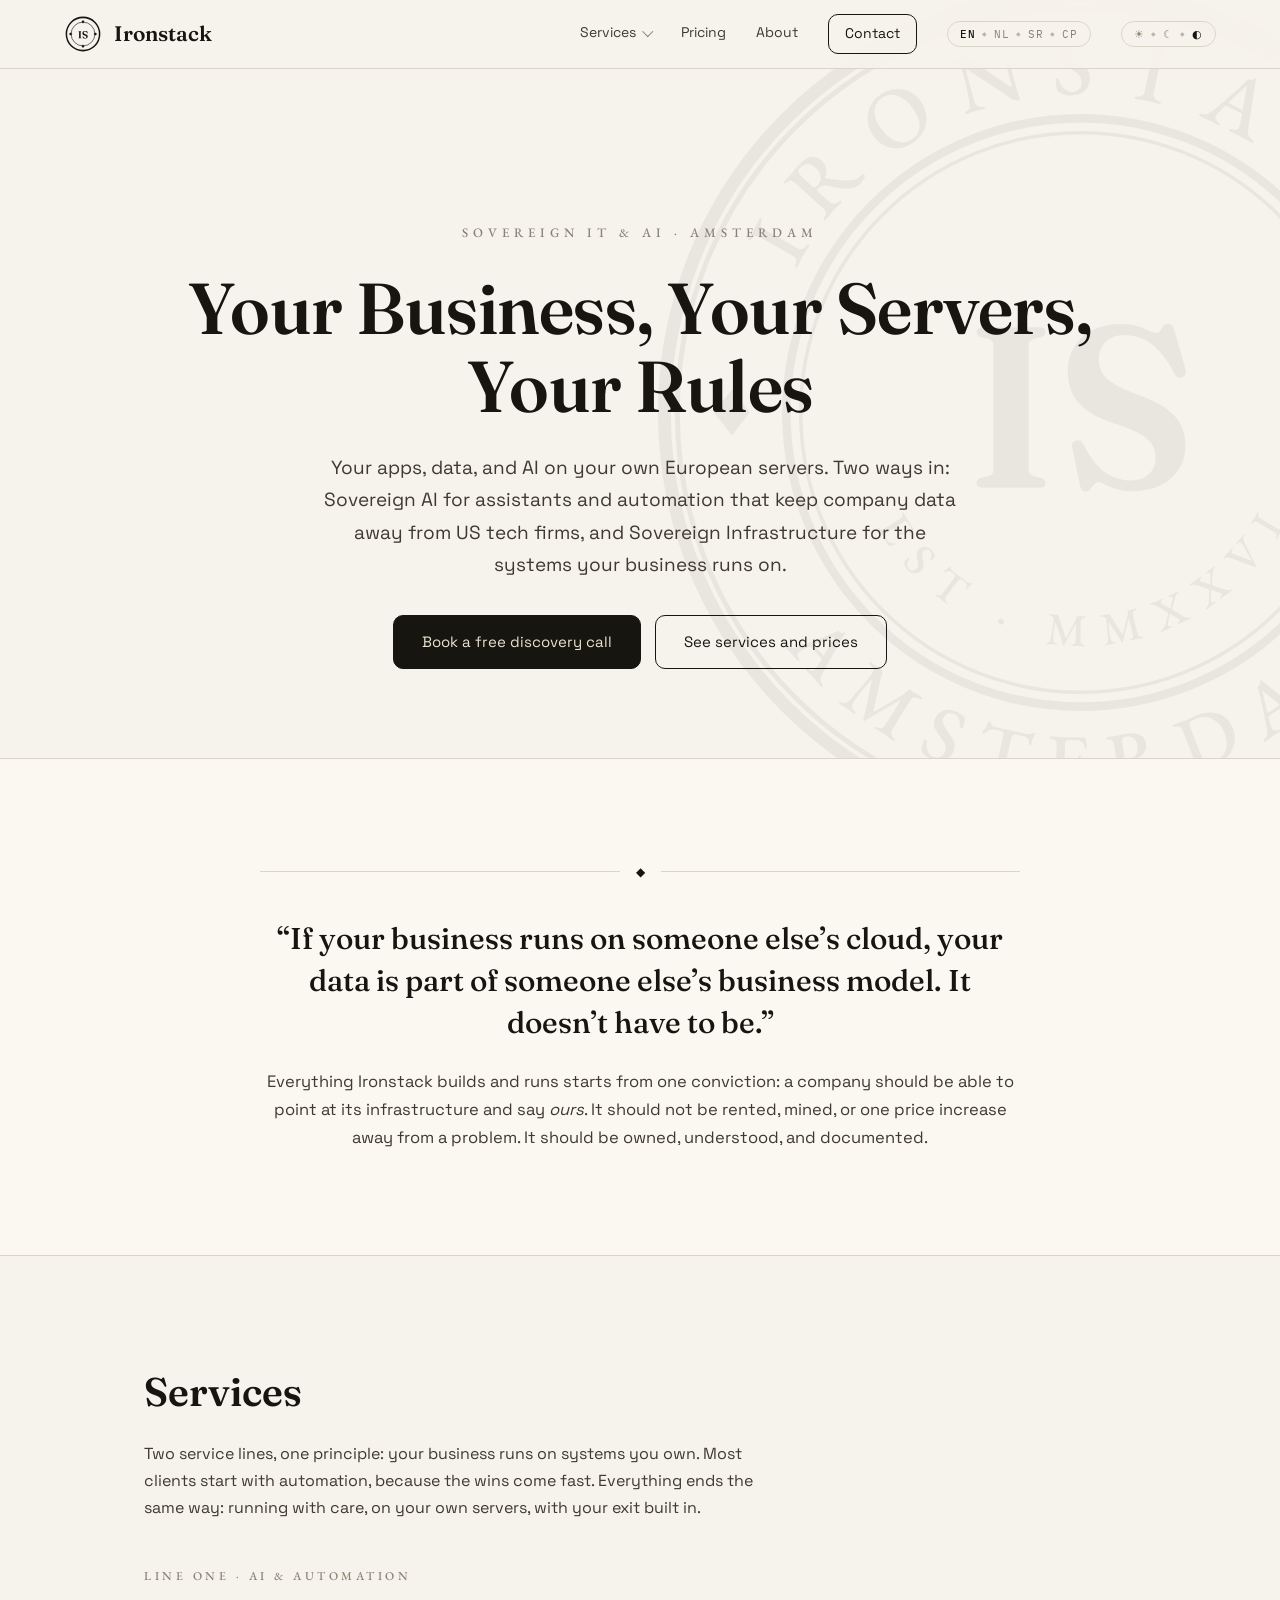
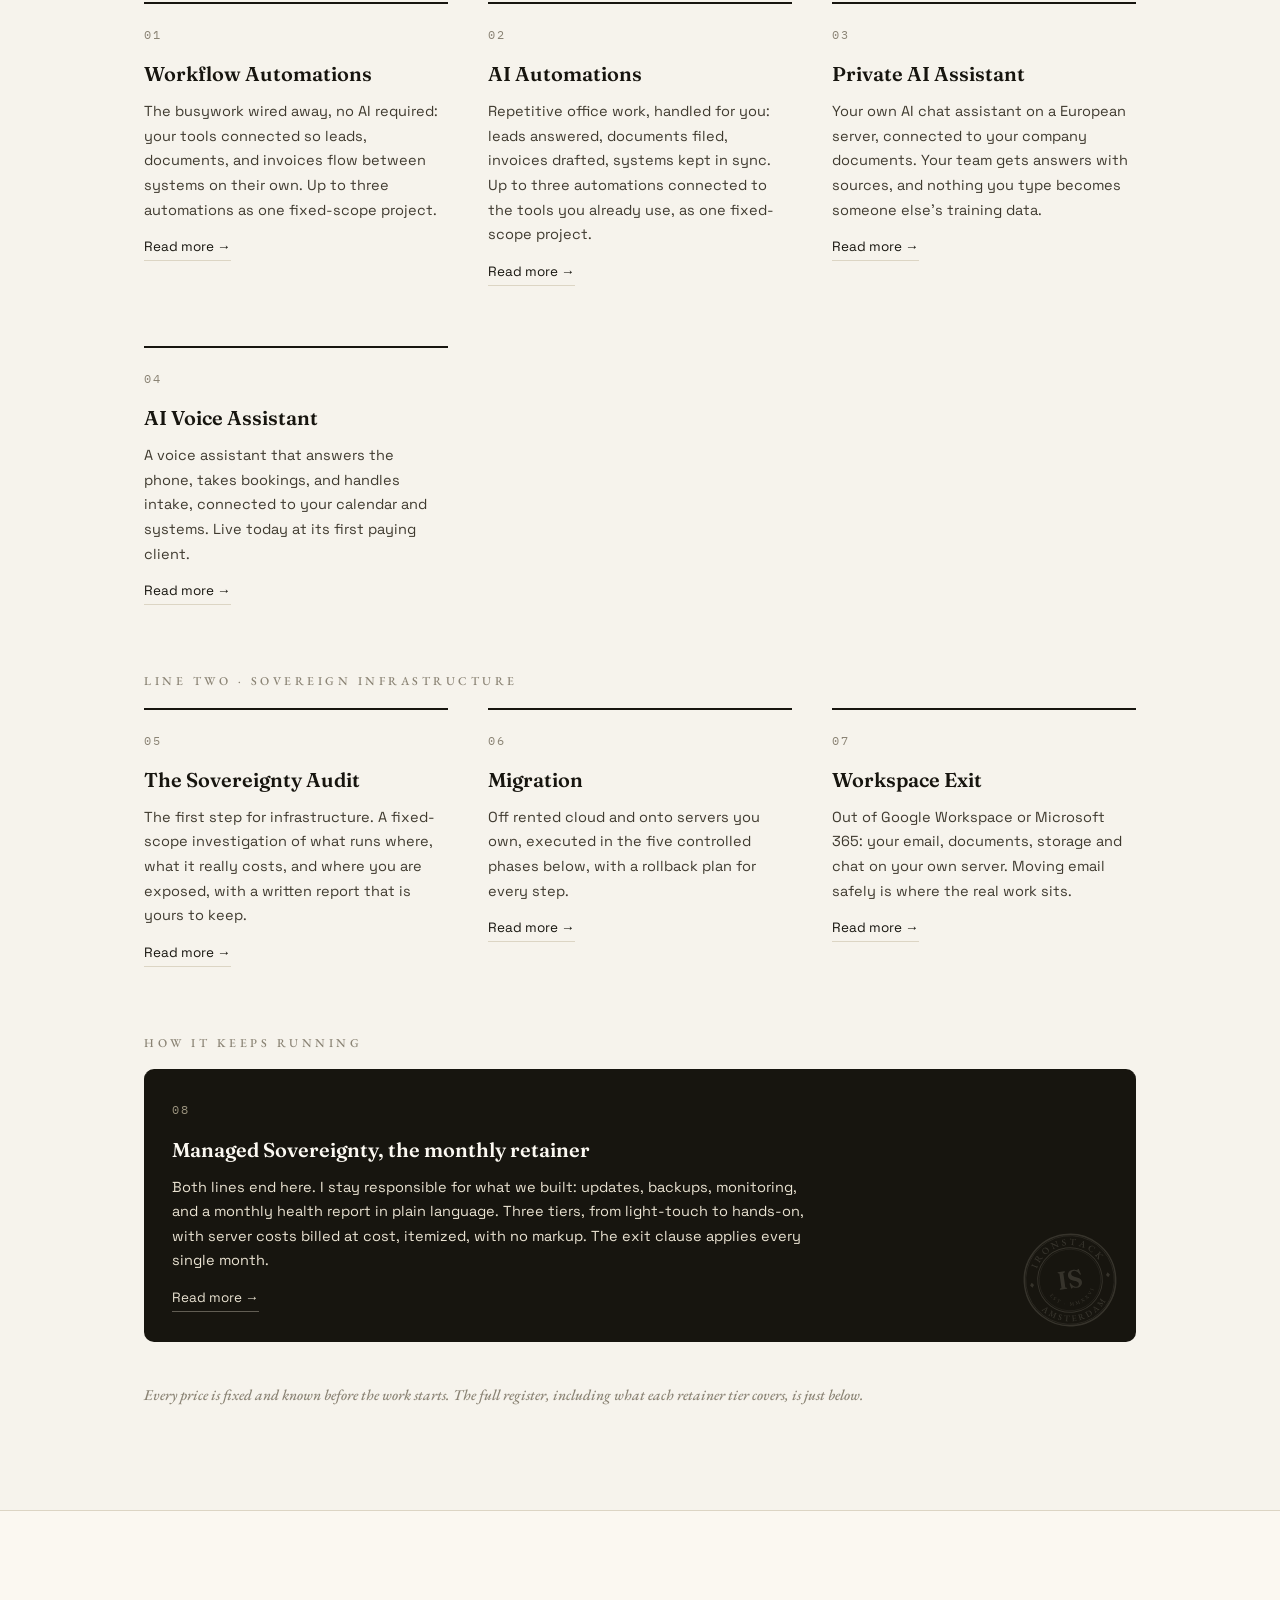
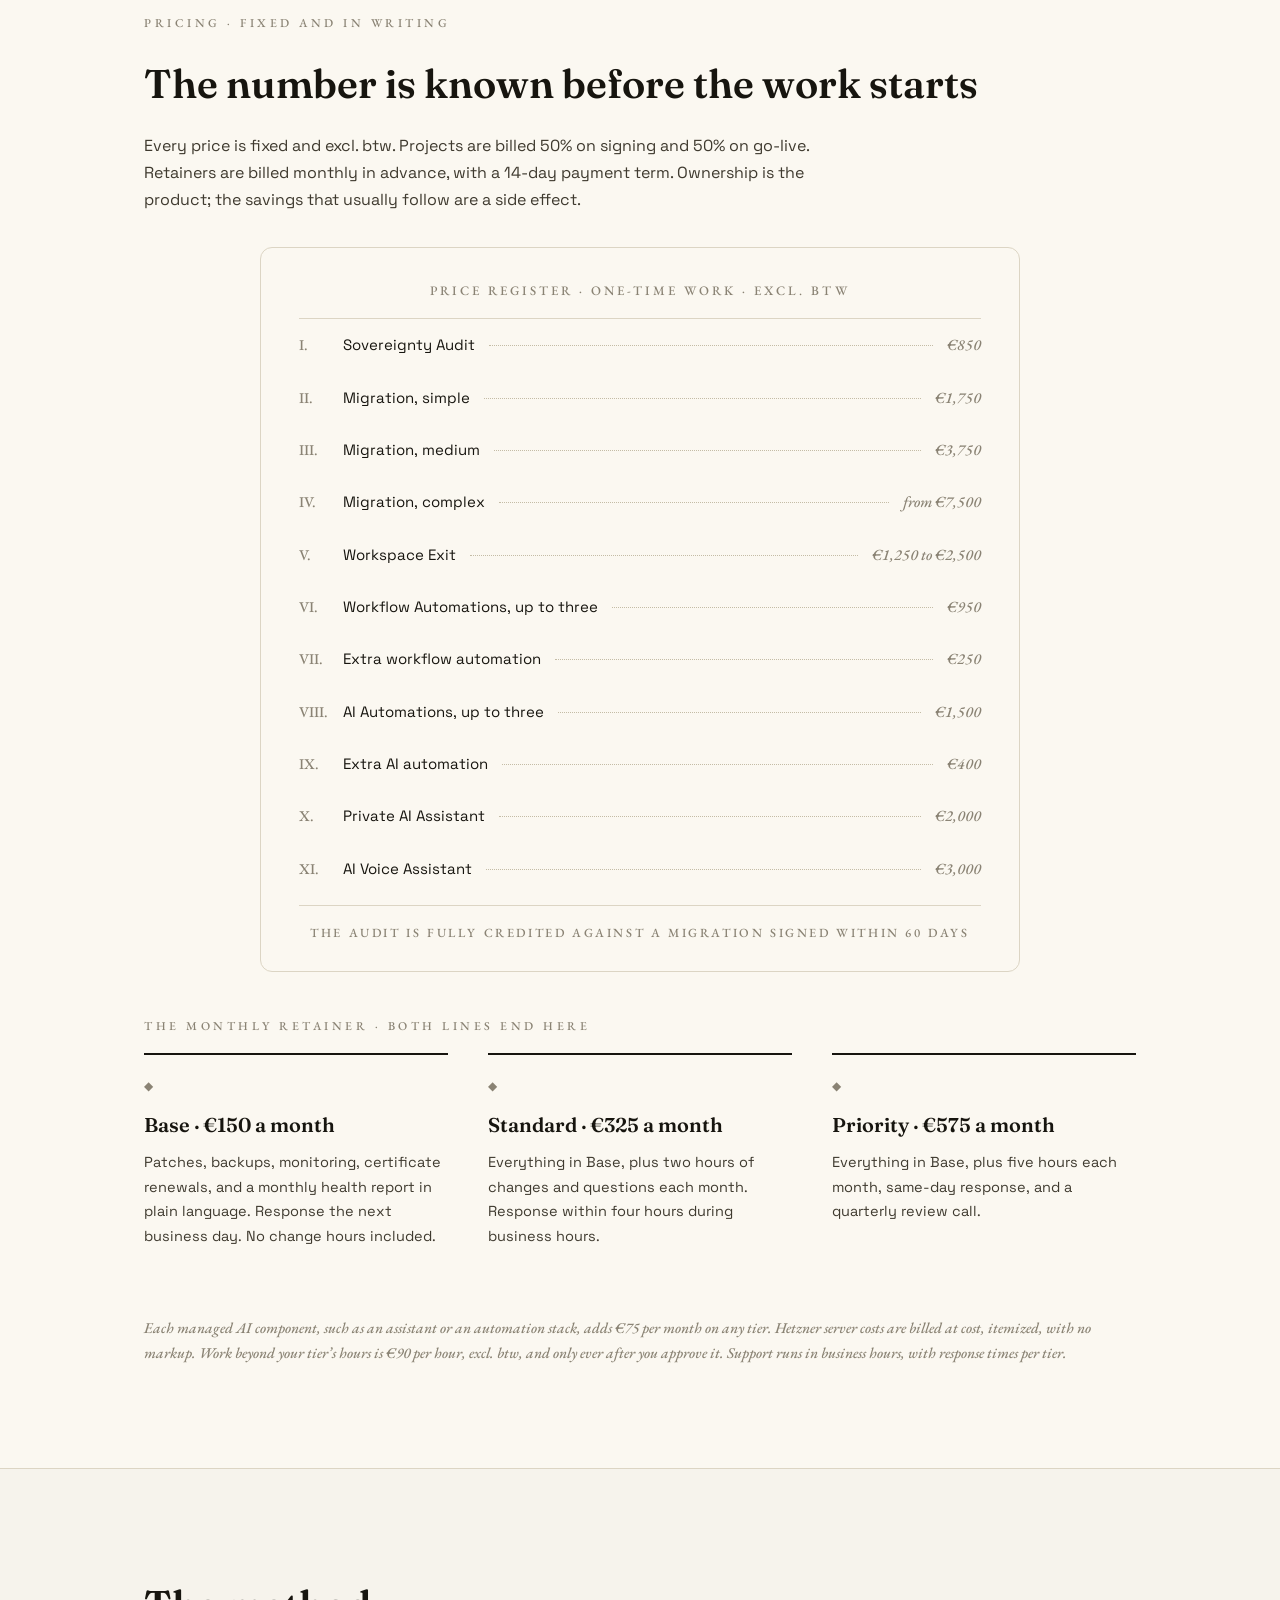
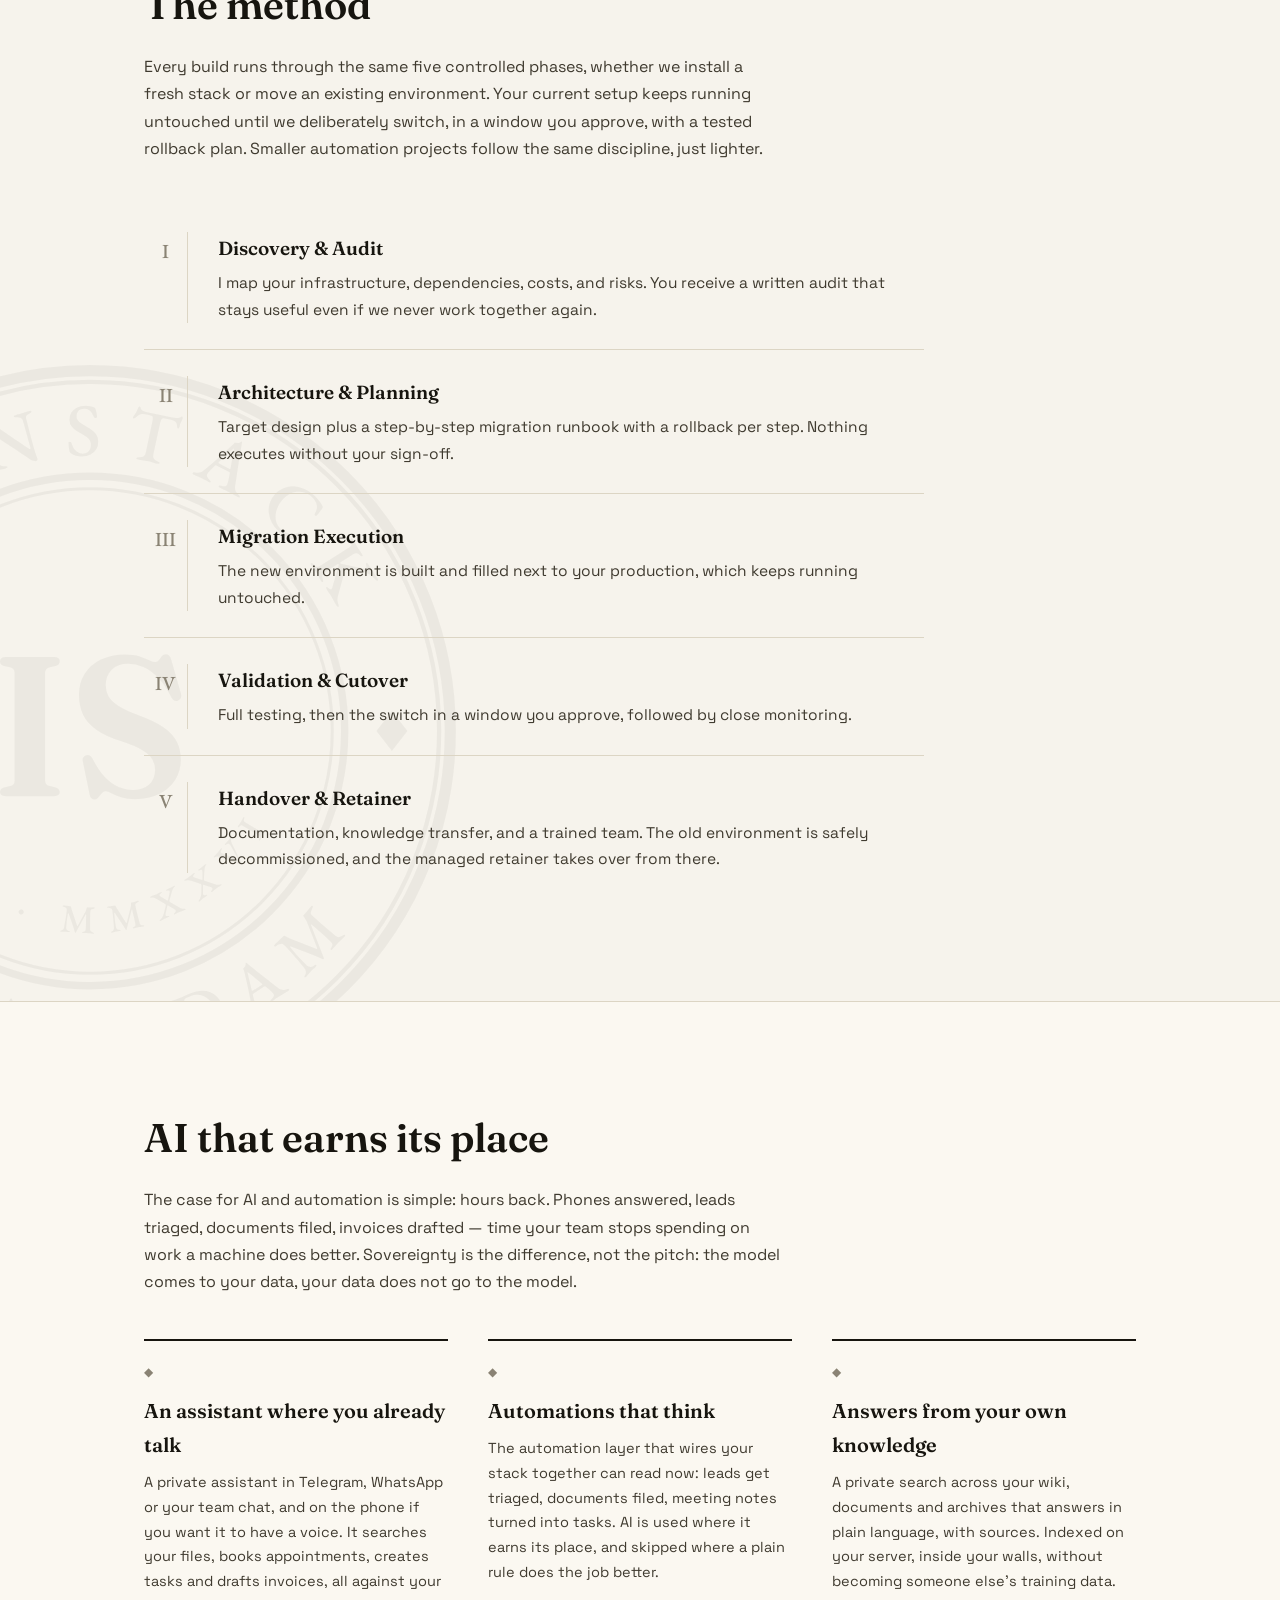
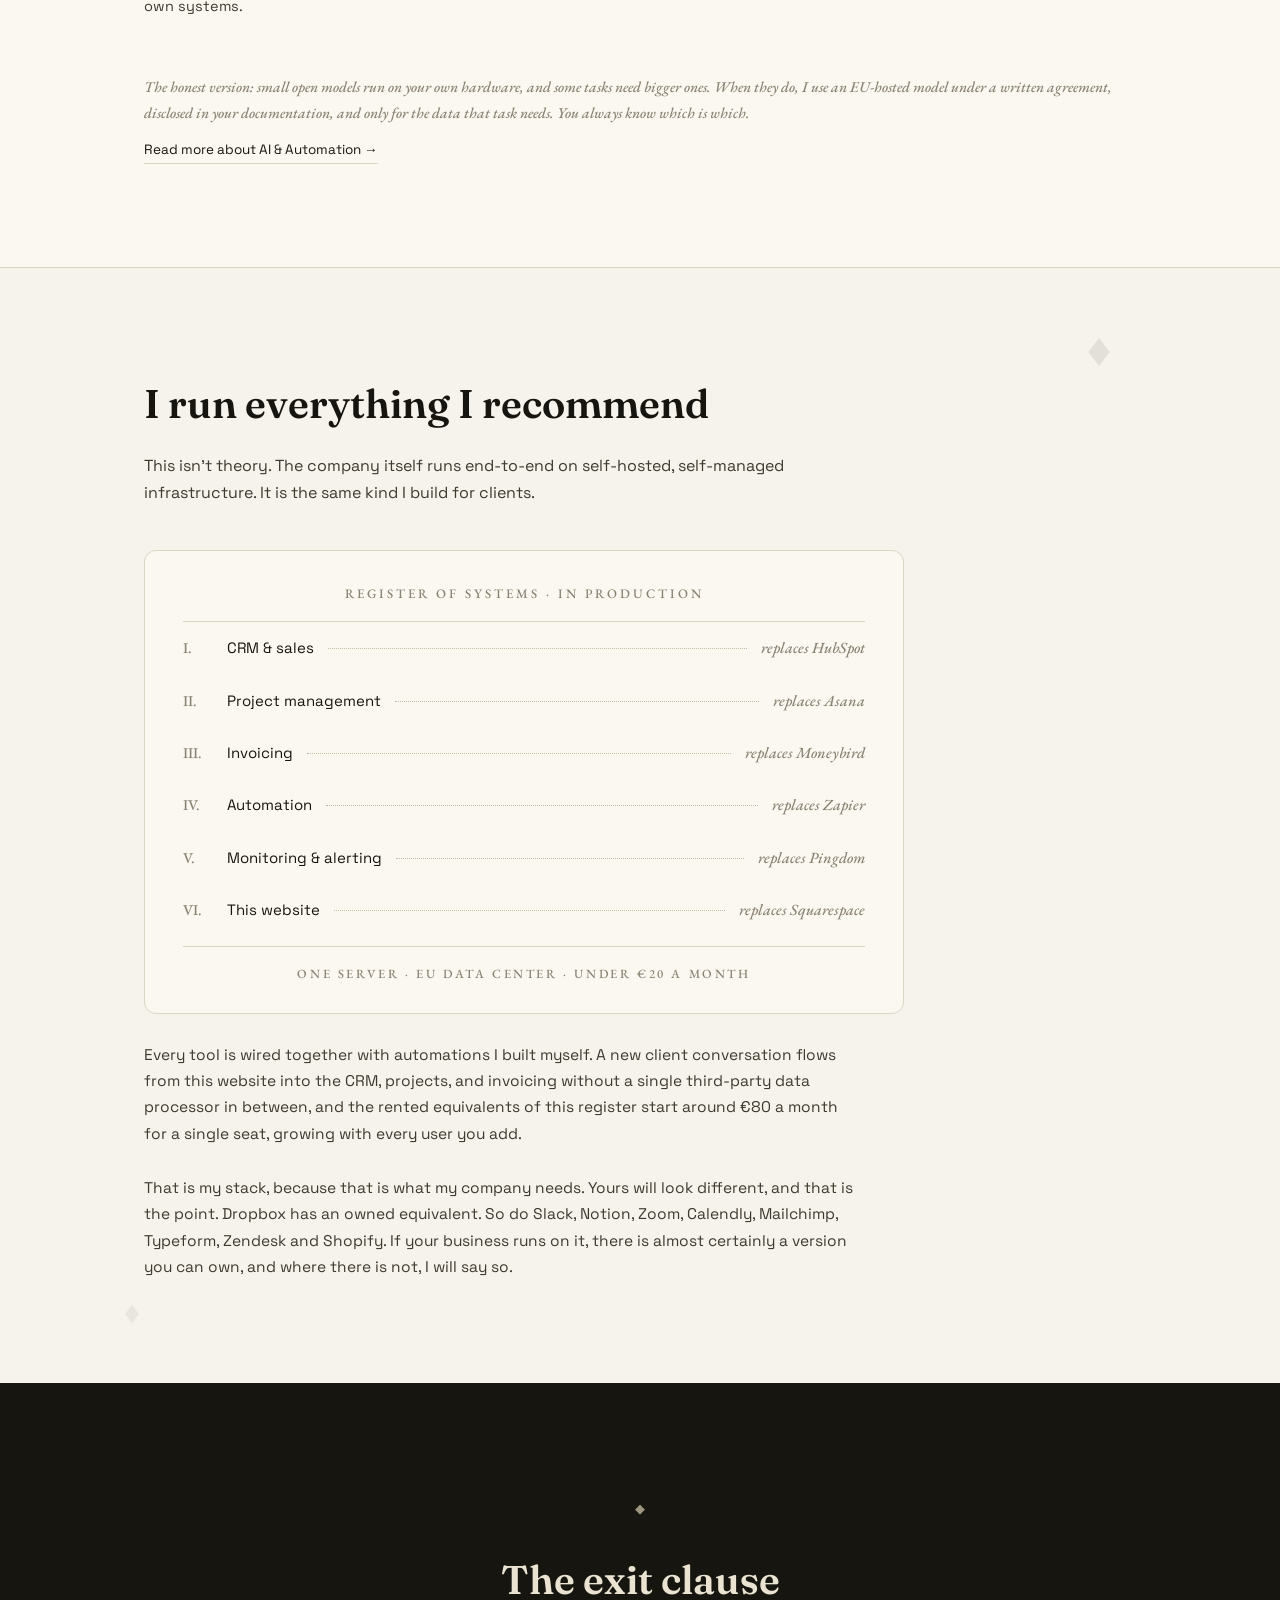
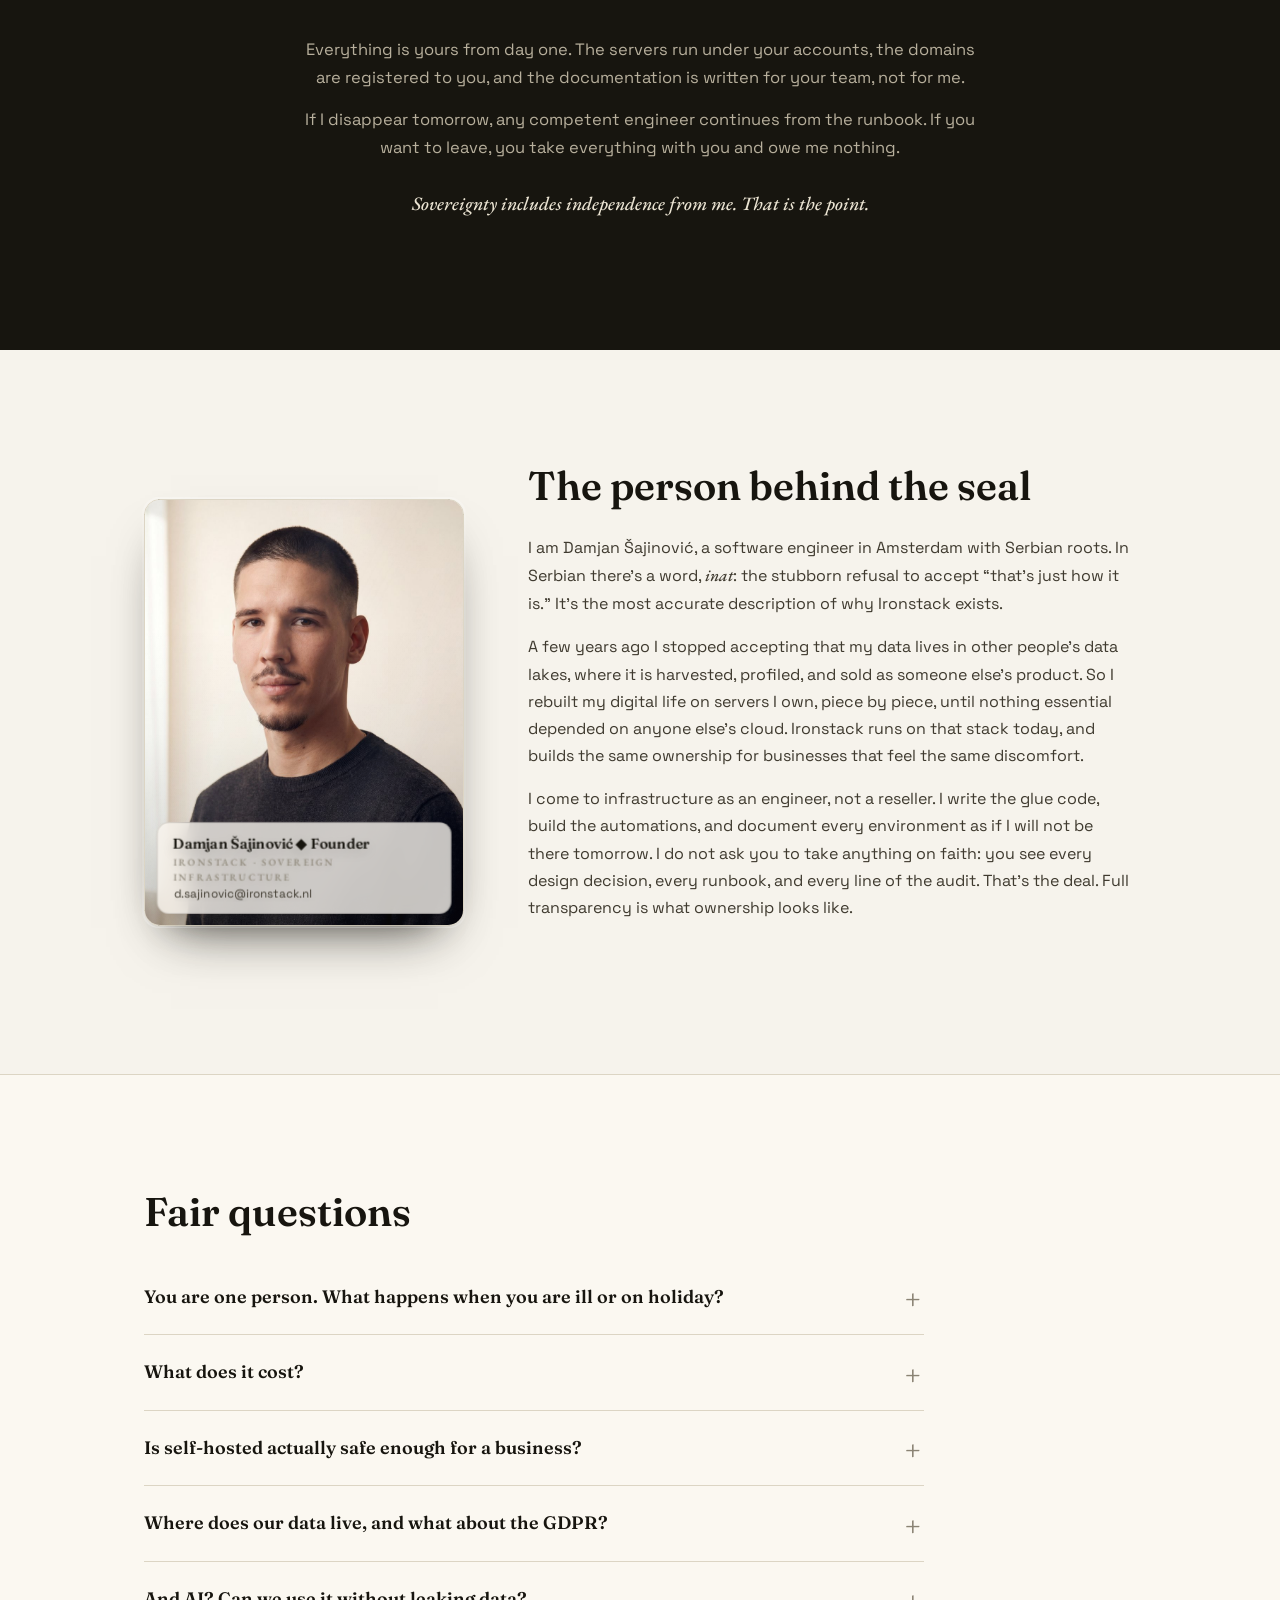
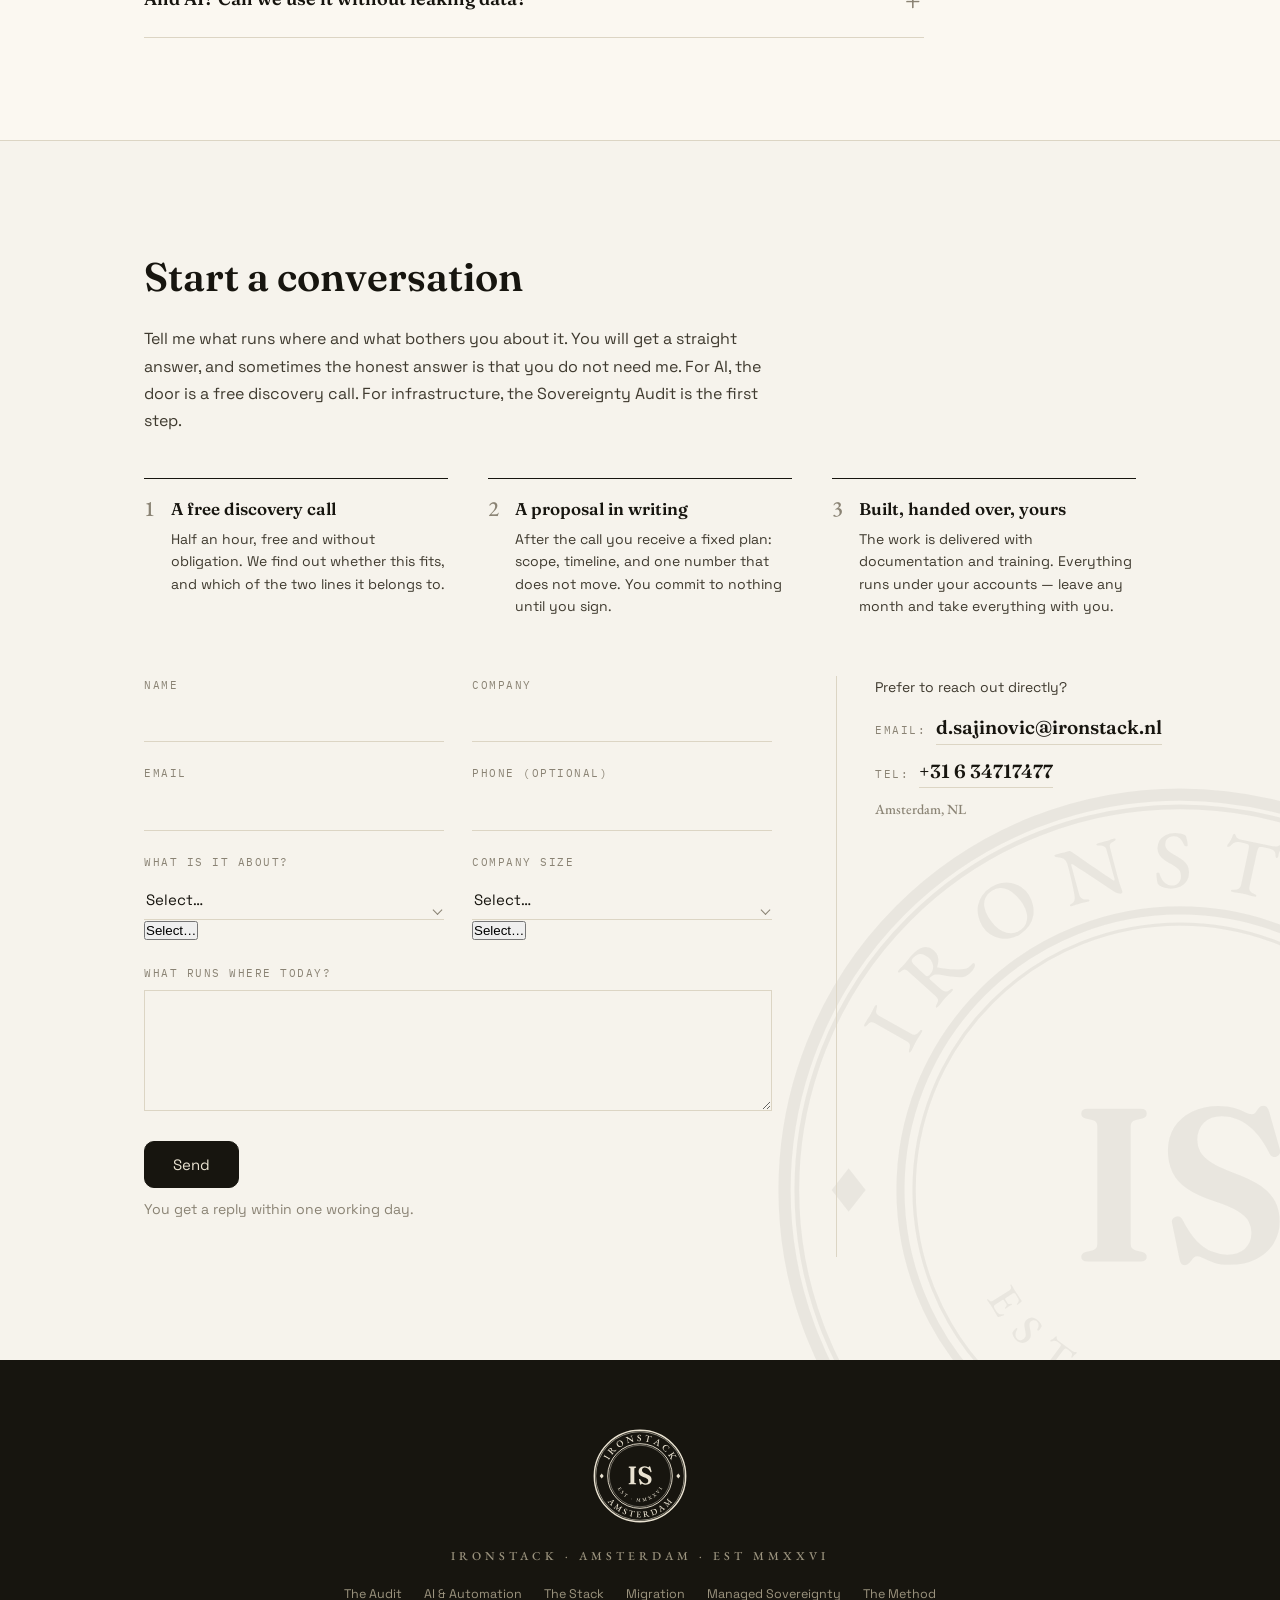
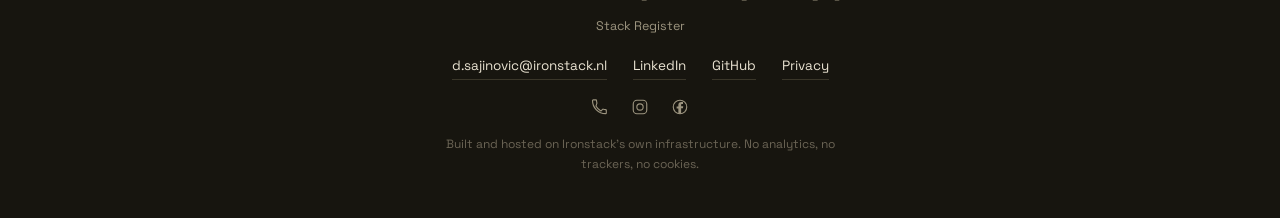
==== commit 023cf427: "Tighten page layout and trim repeated text across subpages Breaks up the left-aligned text monotony " ====
--- a/index.html
+++ b/index.html
@@ -4,9 +4,9 @@
 <meta charset="UTF-8">
 <meta name="viewport" content="width=device-width, initial-scale=1, viewport-fit=cover">
 <title>Ironstack · Sovereign Infrastructure & AI · Amsterdam</title>
-<meta name="description" content="Sovereign IT & AI: your apps, data, and AI on European iron you own. Sovereign AI and sovereign infrastructure for Dutch SMBs, fixed prices, no lock-in. Amsterdam.">
+<meta name="description" content="Ironstack moves businesses off Big Tech: your apps, data, and AI on your own European servers. Sovereign AI and sovereign infrastructure for Dutch SMBs, fixed prices, no lock-in. Amsterdam.">
 <meta property="og:title" content="Ironstack · Sovereign IT">
-<meta property="og:description" content="Sovereign IT & AI: your apps, data, and AI on European iron you own. Fixed prices, your exit built in. Amsterdam.">
+<meta property="og:description" content="Ironstack moves businesses off Big Tech: your apps, data, and AI on your own European servers. Fixed prices, your exit built in. Amsterdam.">
 <meta property="og:type" content="website">
 <meta property="og:url" content="https://ironstack.nl">
 <link rel="canonical" href="https://ironstack.nl/">
@@ -20,7 +20,7 @@
   "@context": "https://schema.org",
   "@type": "ProfessionalService",
   "name": "Ironstack",
-  "description": "Sovereign IT & AI: your apps, data, and AI on European iron you own. Sovereign AI and sovereign infrastructure for Dutch SMBs, fixed prices in writing, no lock-in.",
+  "description": "Ironstack moves businesses off Big Tech: your apps, data, and AI on your own European servers. Sovereign AI and sovereign infrastructure for Dutch SMBs, fixed prices in writing, no lock-in.",
   "url": "https://ironstack.nl",
   "email": "d.sajinovic@ironstack.nl",
   "telephone": "+31634717477",
@@ -57,8 +57,8 @@
 <link rel="preload" href="assets/fonts/Fraunces-600-normal.woff2" as="font" type="font/woff2" crossorigin blocking="render">
 <link rel="preload" href="assets/fonts/EBGaramond-500-normal.woff2" as="font" type="font/woff2" crossorigin blocking="render">
 <link rel="preload" href="assets/fonts/SpaceGrotesk-500-normal.woff2" as="font" type="font/woff2" crossorigin blocking="render">
-<link rel="stylesheet" href="css/fonts.css?v=66">
-<link rel="stylesheet" href="css/style.css?v=66">
+<link rel="stylesheet" href="css/fonts.css?v=60">
+<link rel="stylesheet" href="css/style.css?v=60">
 <script type="application/ld+json">
 {
   "@context": "https://schema.org",
@@ -77,11 +77,8 @@
   "@type": "FAQPage",
   "mainEntity": [
     {"@type": "Question", "name": "You are one person. What happens when you are ill or on holiday?", "acceptedAnswer": {"@type": "Answer", "text": "Monitoring never sleeps, and everything is documented so no knowledge exists only in one head. Planned absences are announced in advance, and retainer clients have defined response times per tier, within business hours."}},
-    {"@type": "Question", "name": "How long does a migration take?", "acceptedAnswer": {"@type": "Answer", "text": "A typical small-business migration runs four to eight weeks from audit to handover. The audit gives an exact timeline before any commitment."}},
     {"@type": "Question", "name": "What does it cost?", "acceptedAnswer": {"@type": "Answer", "text": "The audit is €850 fixed, fully credited against a migration signed within 60 days. Migrations are €1,750 for simple environments, €3,750 for medium ones, and from €7,500 for complex ones. A Workspace Exit is €1,250 to €2,500. Workflow automations start at €950, and AI projects run from €1,500 to €3,000. Ongoing care is €150, €325 or €575 per month. All prices excl. btw; projects are billed 50% on signing and 50% on go-live. The number in the proposal is fixed and does not move."}},
-    {"@type": "Question", "name": "Do we have to migrate everything at once?", "acceptedAnswer": {"@type": "Answer", "text": "No. Migrations are phased by design, and starting with a single system is a good way to begin."}},
     {"@type": "Question", "name": "Is self-hosted actually safe enough for a business?", "acceptedAnswer": {"@type": "Answer", "text": "Safety comes from practice: updates, backups, monitoring, and hardening are part of every environment. You also gain certainty about exactly where your data is and who can touch it."}},
-    {"@type": "Question", "name": "What if we want to leave Ironstack later?", "acceptedAnswer": {"@type": "Answer", "text": "You take everything with you: accounts, servers, and documentation. No lock-in; it is written into the agreement."}},
     {"@type": "Question", "name": "Where does our data live, and what about the GDPR?", "acceptedAnswer": {"@type": "Answer", "text": "On servers you own, in an EU data center, under EU jurisdiction. No American cloud provider in the chain means no CLOUD Act ambiguity and a shorter GDPR processor register."}},
     {"@type": "Question", "name": "And AI? Can we use it without leaking data?", "acceptedAnswer": {"@type": "Answer", "text": "Yes, if you are deliberate about it. Ironstack builds assistants and automations that work against your own systems, on your own server where possible, and through a disclosed EU-hosted model where not."}}
   ]
@@ -145,7 +142,7 @@
   <div class="bg-mark bg-seal-hero" aria-hidden="true"></div>
   <p class="kicker" data-i18n="hero.kicker">SOVEREIGN IT & AI · AMSTERDAM</p>
   <h1 data-i18n="hero.title">Your Business, Your Servers, Your Rules</h1>
-  <p class="hero-sub" data-i18n="hero.sub">Your apps, data, and AI on European iron you own. Two ways in: Sovereign AI to automate the work that eats your week, and Sovereign Infrastructure to own the systems your business depends on.</p>
+  <p class="hero-sub" data-i18n="hero.sub">Your apps, data, and AI on your own European servers. Two ways in: Sovereign AI for assistants and automation that keep company data away from US tech firms, and Sovereign Infrastructure for the systems your business runs on.</p>
   <div class="hero-ctas">
     <a class="btn btn-primary" href="#contact" data-i18n="hero.cta1">Book a free discovery call</a>
     <a class="btn btn-ghost" href="#services" data-i18n="hero.cta2">See services and prices</a>
@@ -351,8 +348,7 @@
     <p class="register-foot" data-i18n="proof.regfoot">One server · EU data center · under €20 a month</p>
     <img class="stamp-doc" src="assets/ironstack-seal-full-ink.svg" alt="" loading="lazy">
   </div>
-  <p class="proof-line" data-i18n="proof.line">Every tool is wired together with automations I built myself. A new client conversation flows from this website into the CRM, projects, and invoicing without a single third-party data processor in between.</p>
-  <p class="proof-line" data-i18n="proof.line2">The rented equivalents of this register start around €80 a month for a single seat, and they grow with every user you add.</p>
+  <p class="proof-line" data-i18n="proof.line">Every tool is wired together with automations I built myself. A new client conversation flows from this website into the CRM, projects, and invoicing without a single third-party data processor in between, and the rented equivalents of this register start around €80 a month for a single seat, growing with every user you add.</p>
   <p class="proof-line" data-i18n="proof.line3">That is my stack, because that is what my company needs. Yours will look different, and that is the point. Dropbox has an owned equivalent. So do Slack, Notion, Zoom, Calendly, Mailchimp, Typeform, Zendesk and Shopify. If your business runs on it, there is almost certainly a version you can own, and where there is not, I will say so.</p>
 </section>
 
@@ -398,7 +394,7 @@
       <div class="tilt-tag">
         <div class="tag-plate" aria-hidden="true"></div>
         <div class="tilt-tag-text">
-          <strong>Damjan Šajinović <span class="tag-diamond" aria-hidden="true">◆</span>&nbsp;Founder</strong>
+          <strong>Damjan Šajinović ◆&nbsp;Founder</strong>
           <span>IRONSTACK · SOVEREIGN INFRASTRUCTURE</span>
           <a href="mailto:d.sajinovic@ironstack.nl">d.sajinovic@ironstack.nl</a>
         </div>
@@ -429,24 +425,12 @@
       <p data-i18n="faq.a1">Monitoring never sleeps, and everything I build is documented so no knowledge exists only in my head. Planned absences are announced well in advance, and retainer clients have defined response times per tier, within business hours. I will not pretend to be a 24/7 agency: you get one person, and that person answers.</p>
     </details>
     <details class="faq-item">
-      <summary data-i18n="faq.q2">How long does a migration take?</summary>
-      <p data-i18n="faq.a2">It depends on the size of your environment. A typical small-business migration runs four to eight weeks from audit to handover. The audit gives you an exact timeline before you commit to anything.</p>
-    </details>
-    <details class="faq-item">
       <summary data-i18n="faq.q3">What does it cost?</summary>
       <p data-i18n="faq.a3">The audit is €850 fixed, fully credited against a migration signed within 60 days. Migrations are €1,750 for simple environments, €3,750 for medium ones, and from €7,500 for complex ones, quoted after the audit. A Workspace Exit is €1,250 to €2,500. Workflow automations start at €950, and AI projects run from €1,500 to €3,000. Ongoing care is €150, €325 or €575 per month. All prices are excl. btw; projects are billed 50% on signing and 50% on go-live. The number in the proposal is fixed and does not move.</p>
     </details>
     <details class="faq-item">
-      <summary data-i18n="faq.q4">Do we have to migrate everything at once?</summary>
-      <p data-i18n="faq.a4">No. Migrations are phased by design, and the audit usually identifies quick wins. Starting with a single system is a perfectly good way to begin.</p>
-    </details>
-    <details class="faq-item">
       <summary data-i18n="faq.q5">Is self-hosted actually safe enough for a business?</summary>
       <p data-i18n="faq.a5">Safety comes from practice, not from a vendor logo. Updates, backups, monitoring, and hardening are part of every environment I hand over. What you gain on top is certainty: you know exactly where your data is and who can touch it.</p>
-    </details>
-    <details class="faq-item">
-      <summary data-i18n="faq.q6">What if we want to leave Ironstack later?</summary>
-      <p data-i18n="faq.a6">Then you leave, and you take everything with you. That is the exit clause above, and it is written into the agreement. Lock-in would contradict everything this company stands for.</p>
     </details>
     <details class="faq-item">
       <summary data-i18n="faq.q7">Where does our data live, and what about the GDPR?</summary>
@@ -478,61 +462,7 @@
       </div>
       <div class="form-row">
         <label><span data-i18n="contact.email">Email</span><input type="email" name="email" required autocomplete="email"></label>
-        <label><span data-i18n="contact.phone">Phone (optional)</span><span class="phone-group"><span class="cc-picker"><select name="phoneCountry" aria-label="Country code" autocomplete="tel-country-code">
-          <option value="NL" selected>NL +31</option>
-          <option value="BE">BE +32</option>
-          <option value="DE">DE +49</option>
-          <option value="FR">FR +33</option>
-          <option value="GB">GB +44</option>
-          <option value="IE">IE +353</option>
-          <option value="LU">LU +352</option>
-          <option value="AT">AT +43</option>
-          <option value="CH">CH +41</option>
-          <option value="ES">ES +34</option>
-          <option value="PT">PT +351</option>
-          <option value="IT">IT +39</option>
-          <option value="GR">GR +30</option>
-          <option value="DK">DK +45</option>
-          <option value="SE">SE +46</option>
-          <option value="NO">NO +47</option>
-          <option value="FI">FI +358</option>
-          <option value="IS">IS +354</option>
-          <option value="PL">PL +48</option>
-          <option value="CZ">CZ +420</option>
-          <option value="SK">SK +421</option>
-          <option value="HU">HU +36</option>
-          <option value="RO">RO +40</option>
-          <option value="BG">BG +359</option>
-          <option value="HR">HR +385</option>
-          <option value="SI">SI +386</option>
-          <option value="RS">RS +381</option>
-          <option value="BA">BA +387</option>
-          <option value="ME">ME +382</option>
-          <option value="MK">MK +389</option>
-          <option value="AL">AL +355</option>
-          <option value="EE">EE +372</option>
-          <option value="LV">LV +371</option>
-          <option value="LT">LT +370</option>
-          <option value="UA">UA +380</option>
-          <option value="TR">TR +90</option>
-          <option value="US">US +1</option>
-          <option value="CA">CA +1</option>
-          <option value="MX">MX +52</option>
-          <option value="BR">BR +55</option>
-          <option value="AR">AR +54</option>
-          <option value="AU">AU +61</option>
-          <option value="NZ">NZ +64</option>
-          <option value="ZA">ZA +27</option>
-          <option value="IL">IL +972</option>
-          <option value="AE">AE +971</option>
-          <option value="SA">SA +966</option>
-          <option value="IN">IN +91</option>
-          <option value="SG">SG +65</option>
-          <option value="HK">HK +852</option>
-          <option value="JP">JP +81</option>
-          <option value="KR">KR +82</option>
-          <option value="CN">CN +86</option>
-        </select></span><input type="tel" name="phone" autocomplete="tel-national"></span></label>
+        <label><span data-i18n="contact.phone">Phone (optional)</span><input type="tel" name="phone" autocomplete="tel"></label>
       </div>
       <div class="form-row">
         <label><span data-i18n="contact.reason">What is it about?</span><span class="select-wrap"><select name="reason">
@@ -554,6 +484,7 @@
       <label><span data-i18n="contact.message">What runs where today?</span><textarea name="message" rows="5" required></textarea></label>
       <label class="hp-field" aria-hidden="true"><span>Leave this field empty</span><input type="text" name="website" tabindex="-1" autocomplete="off"></label>
       <button type="submit" class="btn btn-primary" data-i18n="contact.send">Send</button>
+      <p class="form-note" data-i18n="contact.response">You get a reply within one working day.</p>
       <p class="form-status" id="formStatus" role="status"></p>
     </form>
     </div>
@@ -600,30 +531,7 @@
   <p class="footer-fine" data-i18n="footer.fine">Built and hosted on Ironstack’s own infrastructure. No analytics, no trackers, no cookies.</p>
 </footer>
 
-<!-- lead form result dialog -->
-<div class="lead-modal" id="leadModal" hidden>
-  <div class="lead-modal-backdrop" data-close></div>
-  <div class="lead-modal-panel" role="dialog" aria-modal="true" aria-labelledby="leadModalTitle">
-    <div class="lead-modal-seal" aria-hidden="true"></div>
-    <h3 class="lead-modal-title" id="leadModalTitle" data-i18n="contact.okTitle">Received.</h3>
-    <p class="lead-modal-body" data-i18n="contact.okBody">Your message is in. You hear from me within one business day.</p>
-    <button type="button" class="btn btn-primary lead-modal-close" data-close data-i18n="contact.okClose">Close</button>
-  </div>
-</div>
-
-<!-- lead form problem dialog -->
-<div class="lead-modal" id="leadErrModal" hidden>
-  <div class="lead-modal-backdrop" data-close></div>
-  <div class="lead-modal-panel" role="alertdialog" aria-modal="true" aria-labelledby="leadErrTitle">
-    <div class="lead-modal-mark" aria-hidden="true">&#10005;</div>
-    <h3 class="lead-modal-title" id="leadErrTitle" data-i18n="contact.badTitle">Not sent yet.</h3>
-    <p class="lead-modal-body" data-i18n="contact.badBody">This still needs attention:</p>
-    <ul class="lead-modal-list" id="leadErrList"></ul>
-    <button type="button" class="btn btn-primary lead-modal-close" data-close data-i18n="contact.badClose">Back to the form</button>
-  </div>
-</div>
-
-<script src="js/i18n-data.js?v=66"></script>
-<script src="js/main.js?v=66"></script>
+<script src="js/i18n-data.js?v=60"></script>
+<script src="js/main.js?v=60"></script>
 </body>
 </html>
--- a/css/style.css
+++ b/css/style.css
@@ -146,6 +146,11 @@
 .svc-group { margin-bottom: 40px; }
 .svc-group-label { font-family: var(--garamond); font-size: 12px; letter-spacing: 3.5px; color: var(--muted); margin-bottom: 16px; }
 .svc-grid { display: grid; grid-template-columns: repeat(auto-fit, minmax(300px, 1fr)); gap: 34px 40px; }
+/* the 2-item "who this is for" comparisons carry longer paragraph-style bullets than the
+   3-4 card service grids, so they get a higher floor: without it, auto-fit flips to a cramped
+   2-column state (~300px cards) right at the 712-740px window, just before the grid would
+   otherwise sit comfortably as one column until the desktop width has room to spare */
+.svc-grid-pair { grid-template-columns: repeat(auto-fit, minmax(340px, 1fr)); }
 .svc { position: relative; border-top: 2px solid var(--ink); padding: 16px 2px 26px 0; overflow: hidden; }
 .svc-no { font-family: var(--mono); font-size: 12px; letter-spacing: 2px; color: var(--muted); }
 .svc h3 { font-family: var(--serif); font-weight: 600; font-size: 20px; margin: 10px 0 8px; }
@@ -328,7 +333,6 @@
 }
 .tilt-tag-text { display: flex; flex-direction: column; min-width: 0; transform-style: preserve-3d; }
 .tilt-tag-text strong { font-family: var(--serif); font-weight: 600; font-size: 14px; line-height: 1.25; white-space: nowrap; color: var(--ink); transform: translateZ(16px); text-shadow: 0 5px 12px rgba(23, 21, 15, 0.22); }
-.tilt-tag-text strong .tag-diamond { font-size: 7.5px; vertical-align: 2px; }
 .tilt-tag-text span { font-family: var(--garamond); font-size: 9.5px; line-height: 1.45; letter-spacing: 2px; color: var(--muted); margin: 4px 0; transform: translateZ(10px); text-shadow: 0 3px 8px rgba(23, 21, 15, 0.16); }
 .tilt-tag-text a { font-size: 11.5px; line-height: 1.2; color: var(--body); text-decoration: none; white-space: nowrap; overflow: hidden; text-overflow: ellipsis; transform: translateZ(6px); text-shadow: 0 3px 8px rgba(23, 21, 15, 0.14); }
 .tilt-tag-text a:hover { color: var(--ink); }
@@ -366,65 +370,6 @@
 .lead-form input:focus, .lead-form select:focus { outline: none; border-bottom-color: var(--ink); }
 .lead-form textarea:focus { outline: none; border-color: var(--ink); }
 .select-wrap:focus-within::after { border-color: var(--ink); }
-/* phone splits into a narrow country-code picker and the number itself */
-.phone-group { display: flex; gap: 14px; align-items: flex-end; }
-.phone-group .cc-picker { flex: 0 0 auto; position: relative; }
-.phone-group select { width: auto; }
-.phone-group input[type="tel"] { flex: 1 1 auto; min-width: 0; }
-/* no-JS fallback keeps the native select, dressed with the usual chevron */
-.cc-picker:not(.enhanced)::after {
-  content: ''; position: absolute; right: 3px; top: 50%; width: 6px; height: 6px;
-  border-right: 1.5px solid var(--muted); border-bottom: 1.5px solid var(--muted);
-  transform: translateY(-65%) rotate(45deg); pointer-events: none;
-}
-.cc-picker.enhanced > select { display: none; }
-.cc-btn {
-  display: inline-flex; align-items: center; gap: 10px; cursor: pointer;
-  background: transparent; border: none; border-bottom: 1px solid var(--rule); border-radius: 0;
-  padding: 10px 2px; font-family: var(--sans); font-size: 15px; color: var(--ink);
-  transition: border-color .16s ease;
-}
-.cc-btn::after {
-  content: ''; width: 6px; height: 6px; margin-top: -3px;
-  border-right: 1.5px solid var(--muted); border-bottom: 1.5px solid var(--muted);
-  transform: rotate(45deg); transition: border-color .18s ease;
-}
-.cc-btn:hover { border-bottom-color: #B8B09C; }
-.cc-btn:focus { outline: none; border-bottom-color: var(--ink); }
-.cc-btn:hover::after, .cc-btn:focus::after { border-color: var(--ink); }
-.lead-form label.invalid .cc-btn { border-bottom-color: var(--err); }
-.lead-form label.valid .cc-btn { border-bottom-color: var(--ok); }
-/* the picker panel: a search field on top, the country register scrolling below it;
-   dressed like .select-menu so the form's dropdowns read as one family */
-.cc-panel {
-  position: absolute; left: 0; top: calc(100% + 6px); z-index: 70; display: block;
-  width: min(300px, 78vw);
-  background: color-mix(in srgb, var(--cream) 97%, transparent);
-  backdrop-filter: blur(8px); -webkit-backdrop-filter: blur(8px);
-  border: 1px solid var(--rule);
-  box-shadow: 0 26px 40px -28px rgba(23, 21, 15, 0.45);
-}
-.cc-panel[hidden] { display: none; }
-.cc-search {
-  width: 100%; background: transparent; border: none; border-bottom: 1px solid var(--rule);
-  padding: 11px 14px; font-family: var(--sans); font-size: 14px; color: var(--ink);
-}
-.cc-search:focus { outline: none; border-bottom-color: var(--ink); }
-.cc-list { list-style: none; margin: 0; padding: 6px 0; max-height: 234px; overflow-y: auto; overscroll-behavior: contain; }
-.cc-list li {
-  position: relative; display: flex; justify-content: space-between; align-items: baseline; gap: 14px;
-  padding: 9px 16px 9px 34px; cursor: pointer; font-family: var(--sans); font-size: 14.5px; color: var(--body);
-  transition: color .14s ease, background .14s ease;
-}
-.cc-list li[hidden] { display: none; }
-.cc-list li .cc-code { font-family: var(--mono); font-size: 12px; letter-spacing: 0.5px; color: var(--muted); }
-.cc-list li:hover, .cc-list li.active { color: var(--ink); background: color-mix(in srgb, var(--ink) 6%, transparent); }
-.cc-list li[aria-selected="true"], .cc-list li[aria-selected="true"] .cc-code { color: var(--ink); }
-.cc-list li[aria-selected="true"]::before {
-  content: '◆'; position: absolute; left: 15px; top: 50%; transform: translateY(-50%);
-  font-size: 8px; color: var(--muted);
-}
-[data-theme="dark"] .cc-panel { box-shadow: 0 26px 40px -28px rgba(0, 0, 0, 0.8); }
 /* Chrome/Safari autofill paints its own background; force it back to the page ground */
 .lead-form input:-webkit-autofill,
 .lead-form input:-webkit-autofill:hover,
@@ -788,6 +733,30 @@
 .prose a:hover { border-color: var(--ink); }
 .prose h3 { font-family: var(--serif); font-weight: 600; font-size: 19px; margin: 26px 0 8px; }
 .prose .register { margin: 26px 0; }
+
+/* pull-quote: one line lifted out of a left-aligned prose block as a visual break.
+   Not an external quotation — styled as an emphasized beat in the page's own voice. */
+.pull-quote {
+  position: relative;
+  max-width: 620px;
+  margin: 34px 0;
+  padding-left: 26px;
+  border-left: 2px solid var(--ink);
+  font-family: var(--serif);
+  font-weight: 500;
+  font-size: clamp(20px, 2.3vw, 25px);
+  line-height: 1.45;
+  color: var(--ink);
+}
+.pull-quote::before { content: '◆'; display: block; font-size: 9px; color: var(--muted); margin-bottom: 10px; }
+
+/* stat-strip: 2-3 standalone numbers as a single inline beat, lighter than the
+   boxed .register ledger — for pages that don't already have a register doing this job */
+.stat-strip { display: flex; flex-wrap: wrap; gap: 26px 44px; margin: 30px 0; padding: 22px 0; border-top: 1px solid var(--rule); border-bottom: 1px solid var(--rule); }
+.stat { display: flex; flex-direction: column; gap: 4px; }
+.stat-v { font-family: var(--garamond); font-style: italic; font-size: 22px; color: var(--ink); }
+.stat-k { font-family: var(--mono); font-size: 10.5px; letter-spacing: 1.5px; text-transform: uppercase; color: var(--muted); }
+
 .diamond-list { list-style: none; max-width: 720px; }
 .diamond-list li { position: relative; padding: 8px 0 8px 26px; color: var(--body); font-size: 15px; }
 .diamond-list li::before { content: '◆'; position: absolute; left: 2px; top: 15px; font-size: 8px; color: var(--muted); }
@@ -849,137 +818,3 @@
 [data-theme="dark"] .tag-plate { background: rgba(20, 18, 13, 0.78); border-color: rgba(234, 227, 210, 0.16); box-shadow: 0 18px 34px -18px rgba(0, 0, 0, 0.8); }
 [data-theme="dark"] .tilt-tag-text strong { text-shadow: 0 5px 12px rgba(0, 0, 0, 0.55); }
 [data-theme="dark"] .tilt-tag-text span, [data-theme="dark"] .tilt-tag-text a { text-shadow: 0 3px 8px rgba(0, 0, 0, 0.45); }
-
-/* ---------- lead form: validation + submission feedback ----------
-   --err is functional feedback, not a brand accent: a brick red that sits
-   in the ink/cream world instead of alarm-red */
-:root { --err: #9C4130; }
-[data-theme="dark"] { --err: #D08E76; }
-
-.lead-form label.invalid > span:first-child { color: var(--err); }
-.lead-form label.invalid > span:first-child::after { content: ' ✕'; color: var(--err); font-family: var(--sans); letter-spacing: 0; }
-.lead-form label.invalid input,
-.lead-form label.invalid .select-btn,
-.lead-form label.invalid select { border-bottom-color: var(--err); }
-.lead-form label.invalid textarea { border-color: var(--err); }
-.form-status.error { color: var(--err); }
-.form-status.shake { animation: status-shake .45s ease; }
-@keyframes status-shake {
-  20% { transform: translateX(-6px); }
-  45% { transform: translateX(5px); }
-  70% { transform: translateX(-3px); }
-  90% { transform: translateX(2px); }
-}
-
-/* ---------- lead modal: the receipt ---------- */
-.lead-modal { position: fixed; inset: 0; z-index: 90; display: grid; place-items: center; padding: 22px; }
-.lead-modal[hidden] { display: none; }
-.lead-modal-backdrop {
-  position: absolute; inset: 0;
-  background: rgba(23, 21, 15, 0.44);
-  -webkit-backdrop-filter: blur(3px); backdrop-filter: blur(3px);
-  animation: lead-fade-in .3s ease both;
-}
-.lead-modal-panel {
-  position: relative; width: min(430px, 100%);
-  background: var(--paper); border: 1px solid var(--rule);
-  padding: 46px 42px 38px; text-align: center;
-  box-shadow: 0 34px 70px -32px rgba(23, 21, 15, 0.55);
-  animation: lead-panel-in .55s cubic-bezier(.16, 1, .3, 1) both;
-}
-.lead-modal-seal {
-  width: 78px; aspect-ratio: 1; margin: 0 auto 20px;
-  background: url('../assets/ironstack-seal-small-ink.svg') center/contain no-repeat;
-  animation: lead-seal-press .6s cubic-bezier(.16, 1.1, .3, 1) .22s both;
-}
-[data-theme="dark"] .lead-modal-seal { background-image: url('../assets/ironstack-seal-small-cream.svg'); }
-[data-theme="dark"] .lead-modal-panel { box-shadow: 0 34px 70px -32px rgba(0, 0, 0, 0.85); }
-/* the problem dialog: a crossed ring where the seal would sit, and the list of what to fix */
-.lead-modal-mark {
-  width: 78px; height: 78px; margin: 0 auto 20px;
-  border: 1.5px solid var(--err); border-radius: 50%;
-  display: grid; place-items: center;
-  font-family: var(--sans); font-size: 28px; line-height: 1; color: var(--err);
-  animation: lead-seal-press .6s cubic-bezier(.16, 1.1, .3, 1) .22s both;
-}
-.lead-modal-list {
-  list-style: none; margin: 0 0 28px; padding: 0;
-  font-family: var(--garamond); font-style: italic; font-size: 16.5px; line-height: 1.75; color: var(--body);
-}
-.lead-modal-list li::before { content: '✕'; color: var(--err); font-family: var(--sans); font-style: normal; font-size: 11px; margin-right: 9px; vertical-align: 1px; }
-.lead-modal-title { font-family: var(--serif); font-weight: 600; font-size: 30px; letter-spacing: .2px; color: var(--ink); margin-bottom: 10px; }
-.lead-modal-body { font-family: var(--garamond); font-style: italic; font-size: 17px; line-height: 1.55; color: var(--body); margin-bottom: 28px; }
-.lead-modal.closing .lead-modal-backdrop { animation: lead-fade-out .22s ease both; }
-.lead-modal.closing .lead-modal-panel { animation: lead-panel-out .22s ease both; }
-@keyframes lead-fade-in { from { opacity: 0; } }
-@keyframes lead-fade-out { to { opacity: 0; } }
-@keyframes lead-panel-in { from { opacity: 0; transform: translateY(28px) scale(.96); } }
-@keyframes lead-panel-out { to { opacity: 0; transform: translateY(12px) scale(.98); } }
-@keyframes lead-seal-press {
-  0%   { opacity: 0; transform: scale(1.65) rotate(-11deg); }
-  60%  { opacity: 1; transform: scale(.95) rotate(-1deg); }
-  80%  { transform: scale(1.03) rotate(-2.5deg); }
-  100% { opacity: 1; transform: scale(1) rotate(-2deg); }
-}
-@media (prefers-reduced-motion: reduce) {
-  .lead-modal-backdrop, .lead-modal-panel, .lead-modal-seal, .lead-modal-mark,
-  .lead-modal.closing .lead-modal-backdrop, .lead-modal.closing .lead-modal-panel { animation: none; }
-  .form-status.shake { animation: none; }
-}
-
-/* ---------- lead form: live positive feedback ----------
-   --ok is functional feedback like --err: a moss green that stays in the
-   ink/cream world. The check mark rides the label; the underline agrees. */
-:root { --ok: #55794B; }
-[data-theme="dark"] { --ok: #9CBF8D; }
-
-.lead-form label > span:first-child { transition: color .16s ease; }
-.lead-form label.valid > span:first-child { color: var(--ok); }
-.lead-form label.valid > span:first-child::after { content: ' ✓'; color: var(--ok); font-family: var(--sans); letter-spacing: 0; }
-.lead-form label.valid input,
-.lead-form label.valid .select-btn,
-.lead-form label.valid select { border-bottom-color: var(--ok); }
-.lead-form label.valid textarea { border-color: var(--ok); }
-
-/* ---------- styled select: the option list, in the site's own clothes ----------
-   The native select stays as the form field; .select-btn and .select-menu are
-   its face. The panel is kin to the nav's mega menu: cream over blur, hairline
-   border, soft shadow, diamond on the chosen entry. */
-.select-wrap.enhanced select { position: absolute; width: 1px; height: 1px; opacity: 0; pointer-events: none; }
-.select-btn {
-  width: 100%; text-align: left; cursor: pointer;
-  background: transparent; border: none; border-bottom: 1px solid var(--rule); border-radius: 0;
-  padding: 10px 20px 10px 2px; font-family: var(--sans); font-size: 15px; color: var(--ink);
-  transition: border-color .16s ease;
-}
-.select-btn.placeholder { color: var(--muted); }
-.select-btn:hover { border-bottom-color: #B8B09C; }
-.select-btn:focus { outline: none; border-bottom-color: var(--ink); }
-[data-theme="dark"] .select-btn:hover { border-bottom-color: #565040; }
-[data-theme="dark"] .select-btn:focus { border-bottom-color: var(--ink); }
-.select-wrap.open::after { transform: translateY(-25%) rotate(-135deg); border-color: var(--ink); }
-.select-menu {
-  position: absolute; top: calc(100% + 6px); left: 0; right: 0; z-index: 60;
-  margin: 0; padding: 6px 0; list-style: none;
-  background: color-mix(in srgb, var(--cream) 97%, transparent);
-  backdrop-filter: blur(8px); -webkit-backdrop-filter: blur(8px);
-  border: 1px solid var(--rule);
-  box-shadow: 0 26px 40px -28px rgba(23, 21, 15, 0.45);
-  opacity: 0; visibility: hidden; transform: translateY(-8px);
-  transition: opacity .2s ease, transform .3s cubic-bezier(.2, .6, .2, 1), visibility 0s linear .3s;
-}
-.select-wrap.open .select-menu {
-  opacity: 1; visibility: visible; transform: none;
-  transition: opacity .2s ease, transform .3s cubic-bezier(.2, .6, .2, 1);
-}
-[data-theme="dark"] .select-menu { box-shadow: 0 26px 40px -28px rgba(0, 0, 0, 0.8); }
-.select-opt { position: relative; padding: 9px 16px 9px 34px; font-size: 14.5px; color: var(--body); cursor: pointer; transition: color .14s ease, background .14s ease; }
-.select-opt.active { color: var(--ink); background: color-mix(in srgb, var(--ink) 6%, transparent); }
-.select-opt[aria-selected="true"] { color: var(--ink); }
-.select-opt[aria-selected="true"]::before {
-  content: '◆'; position: absolute; left: 15px; top: 50%; transform: translateY(-50%);
-  font-size: 8px; color: var(--muted);
-}
-@media (prefers-reduced-motion: reduce) {
-  .select-menu, .select-wrap.open .select-menu { transition: none; transform: none; }
-}
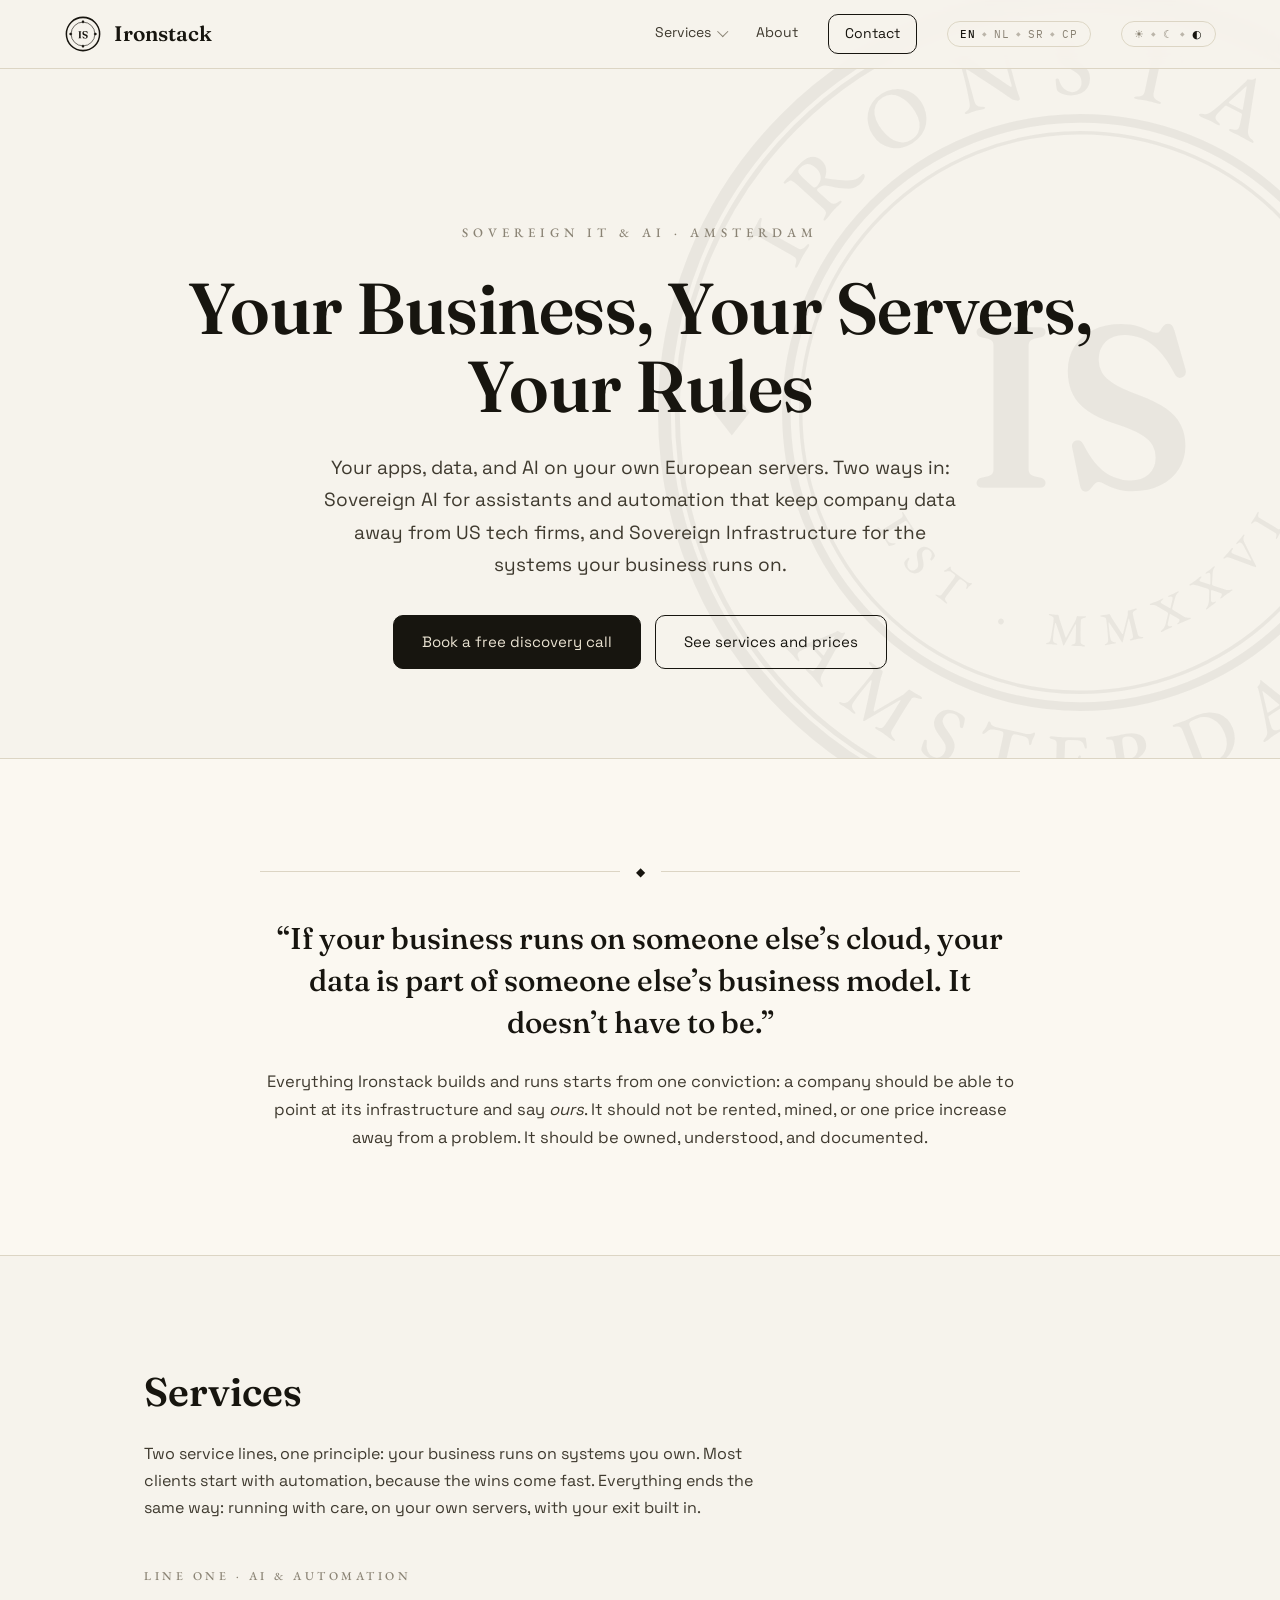
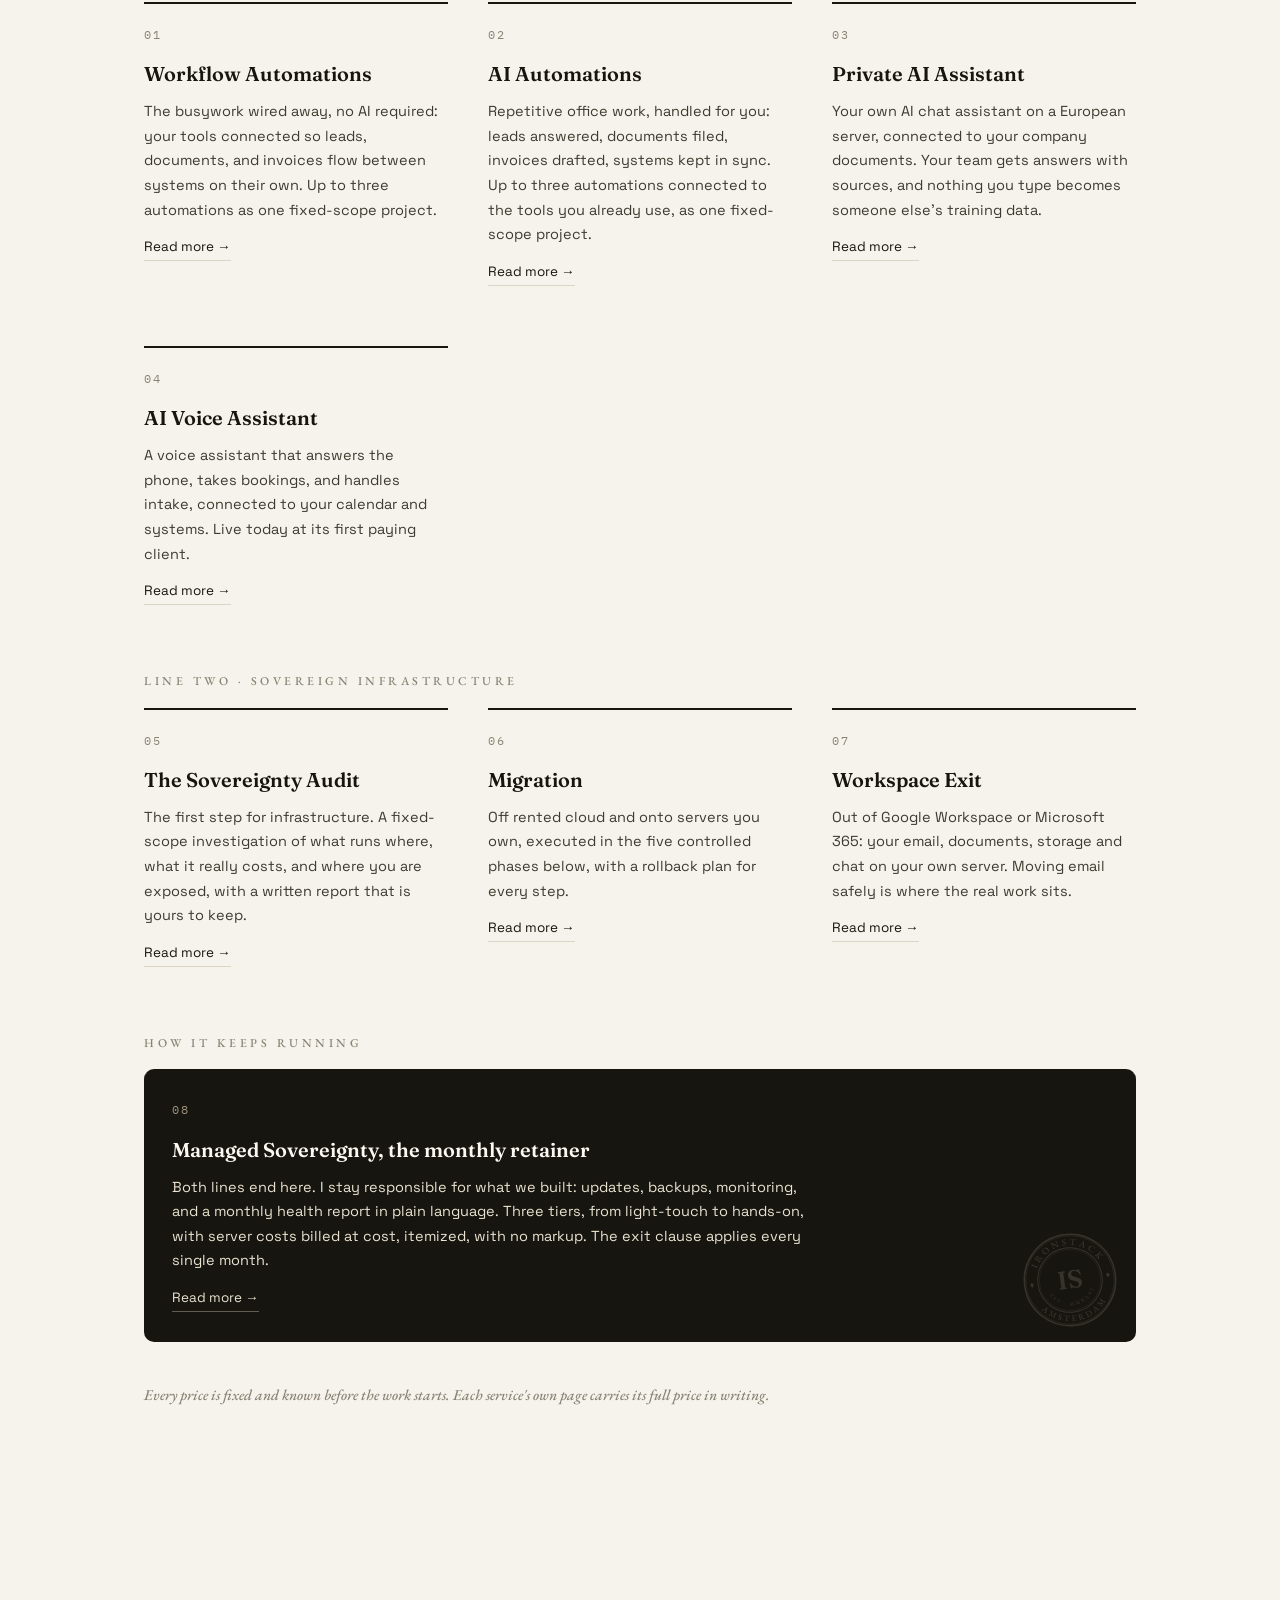
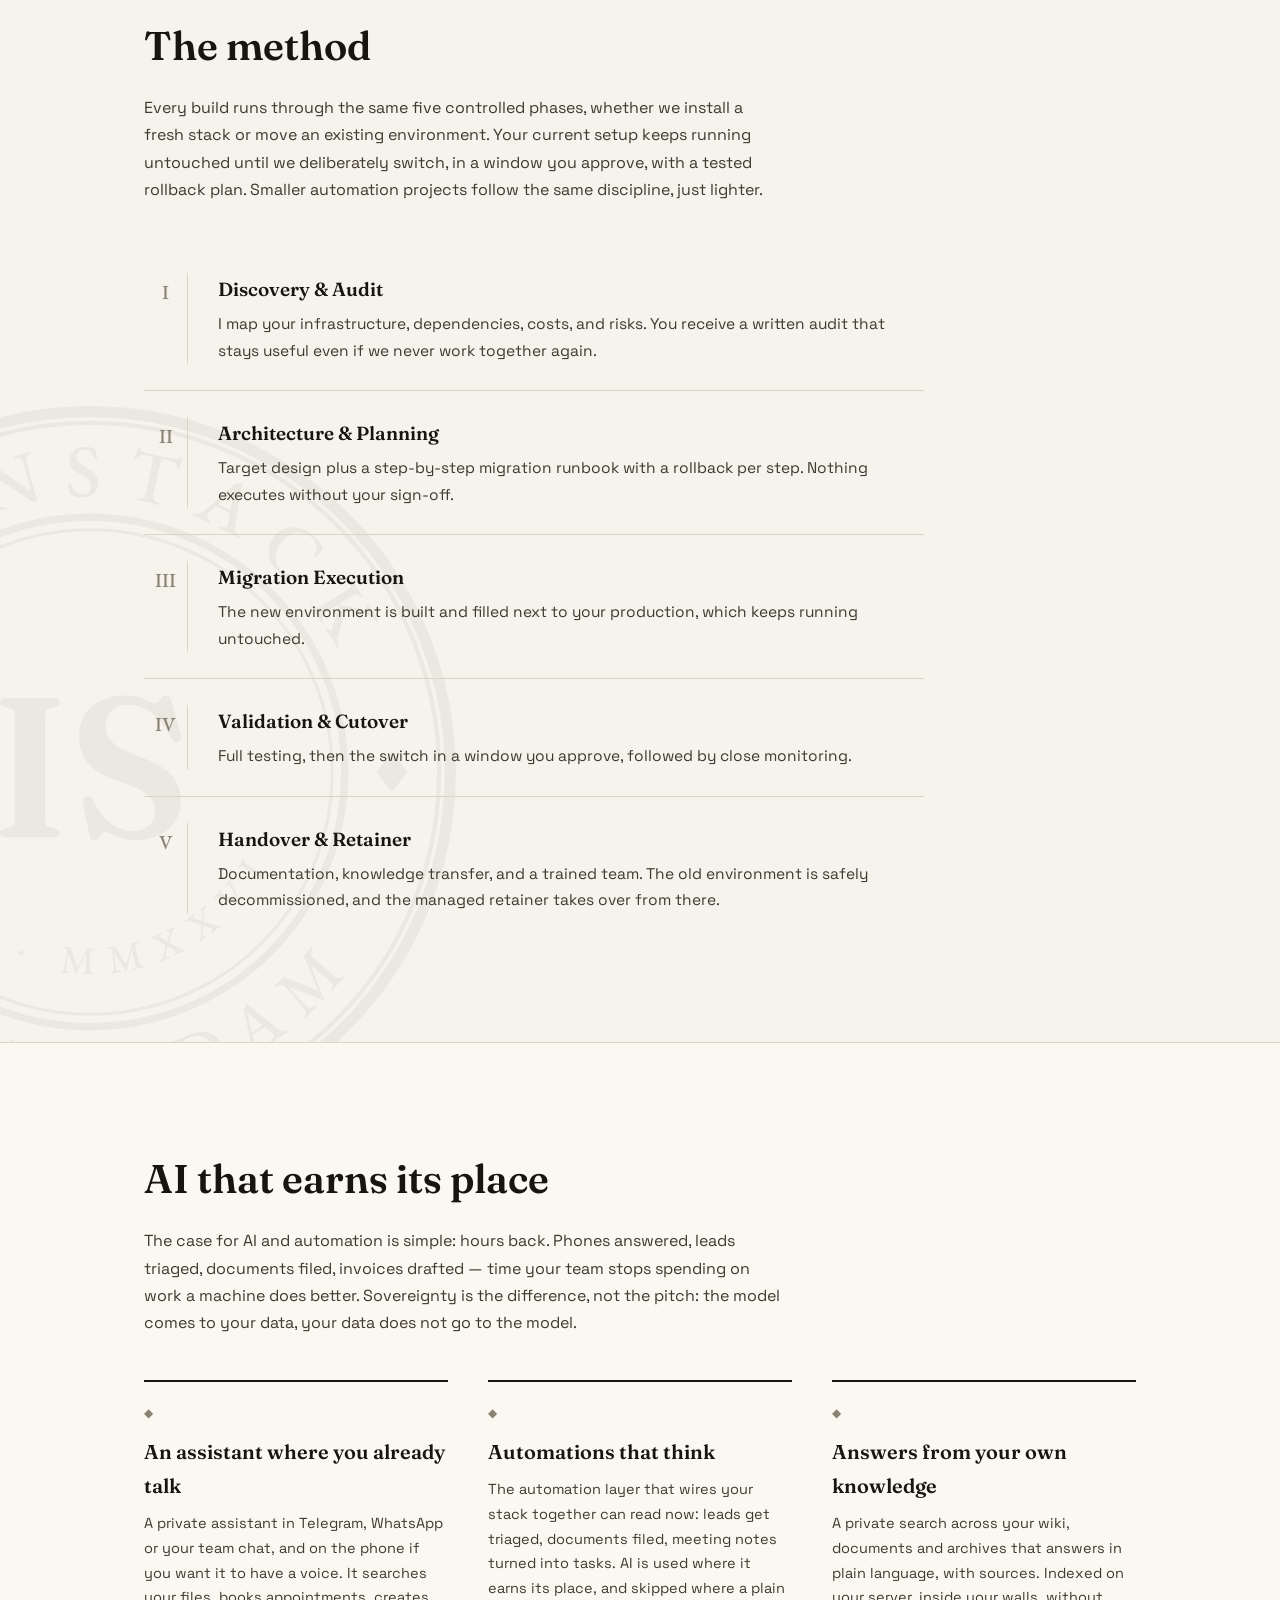
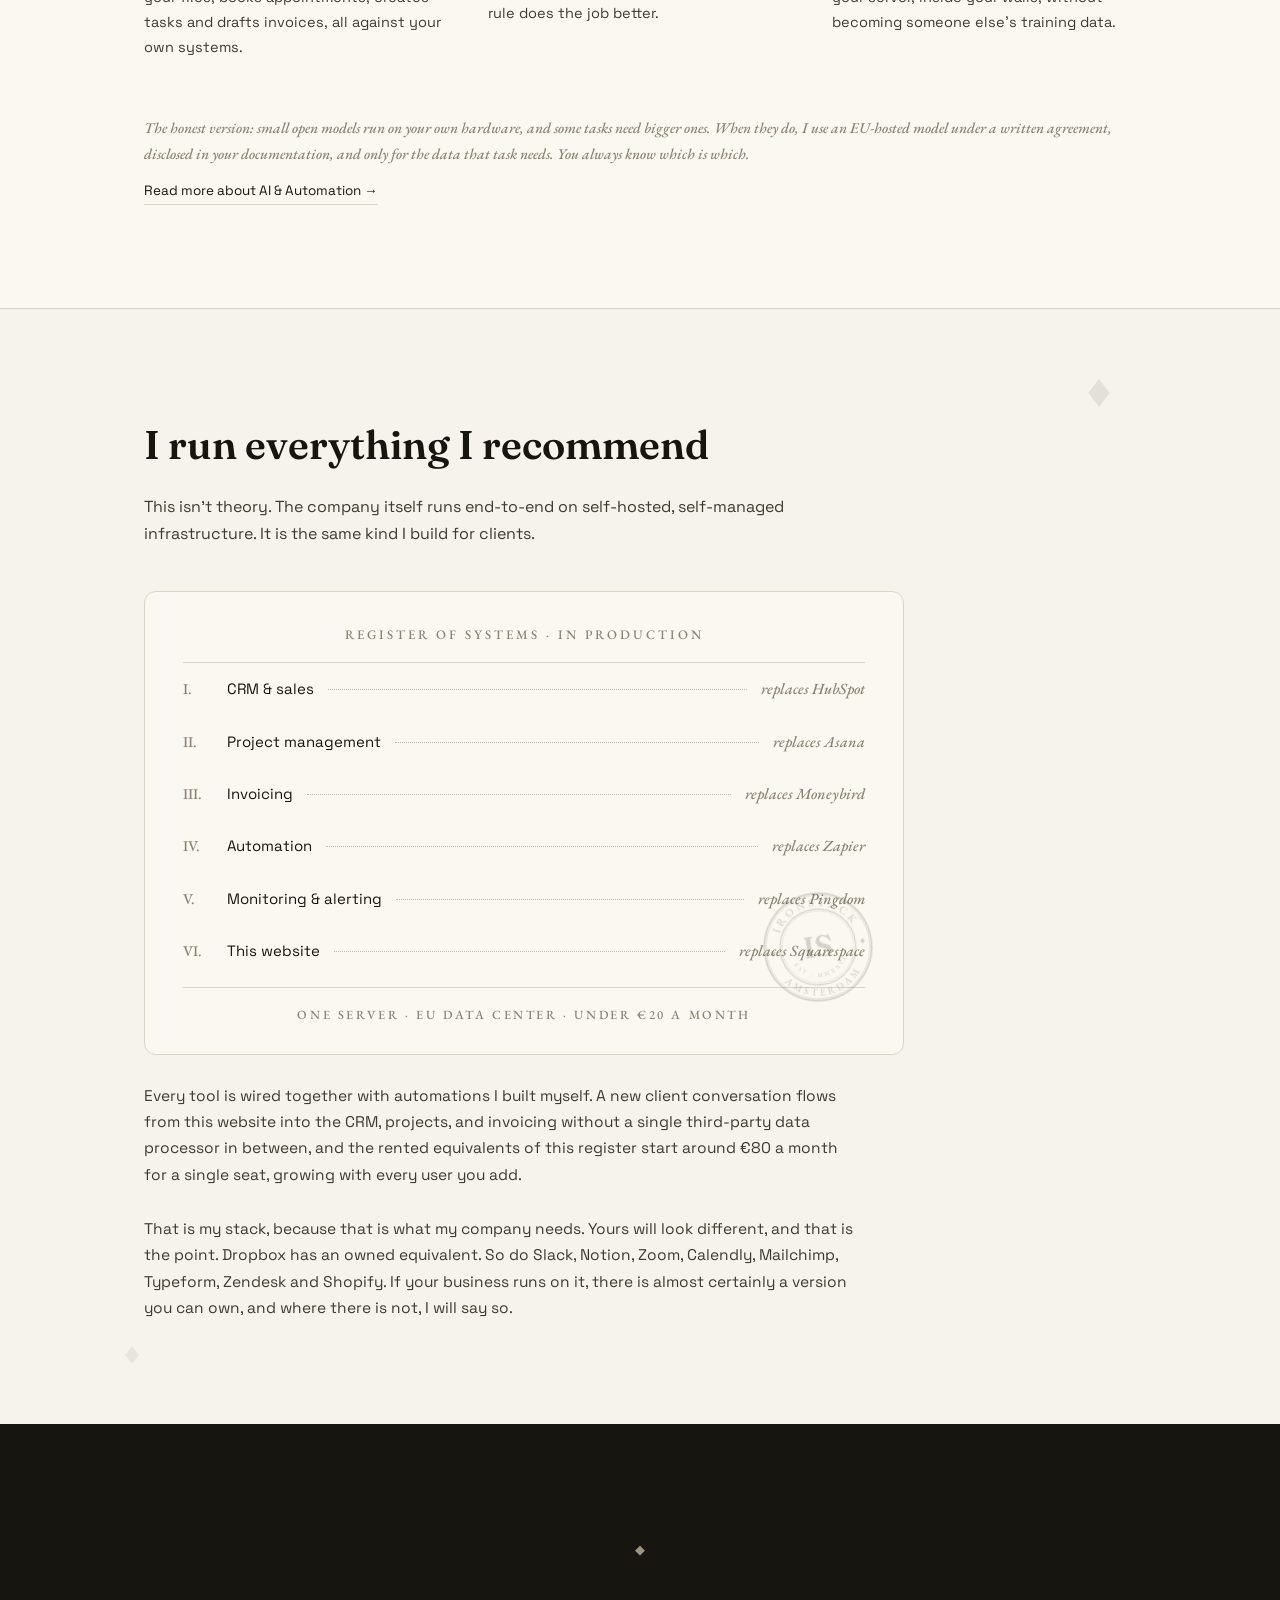
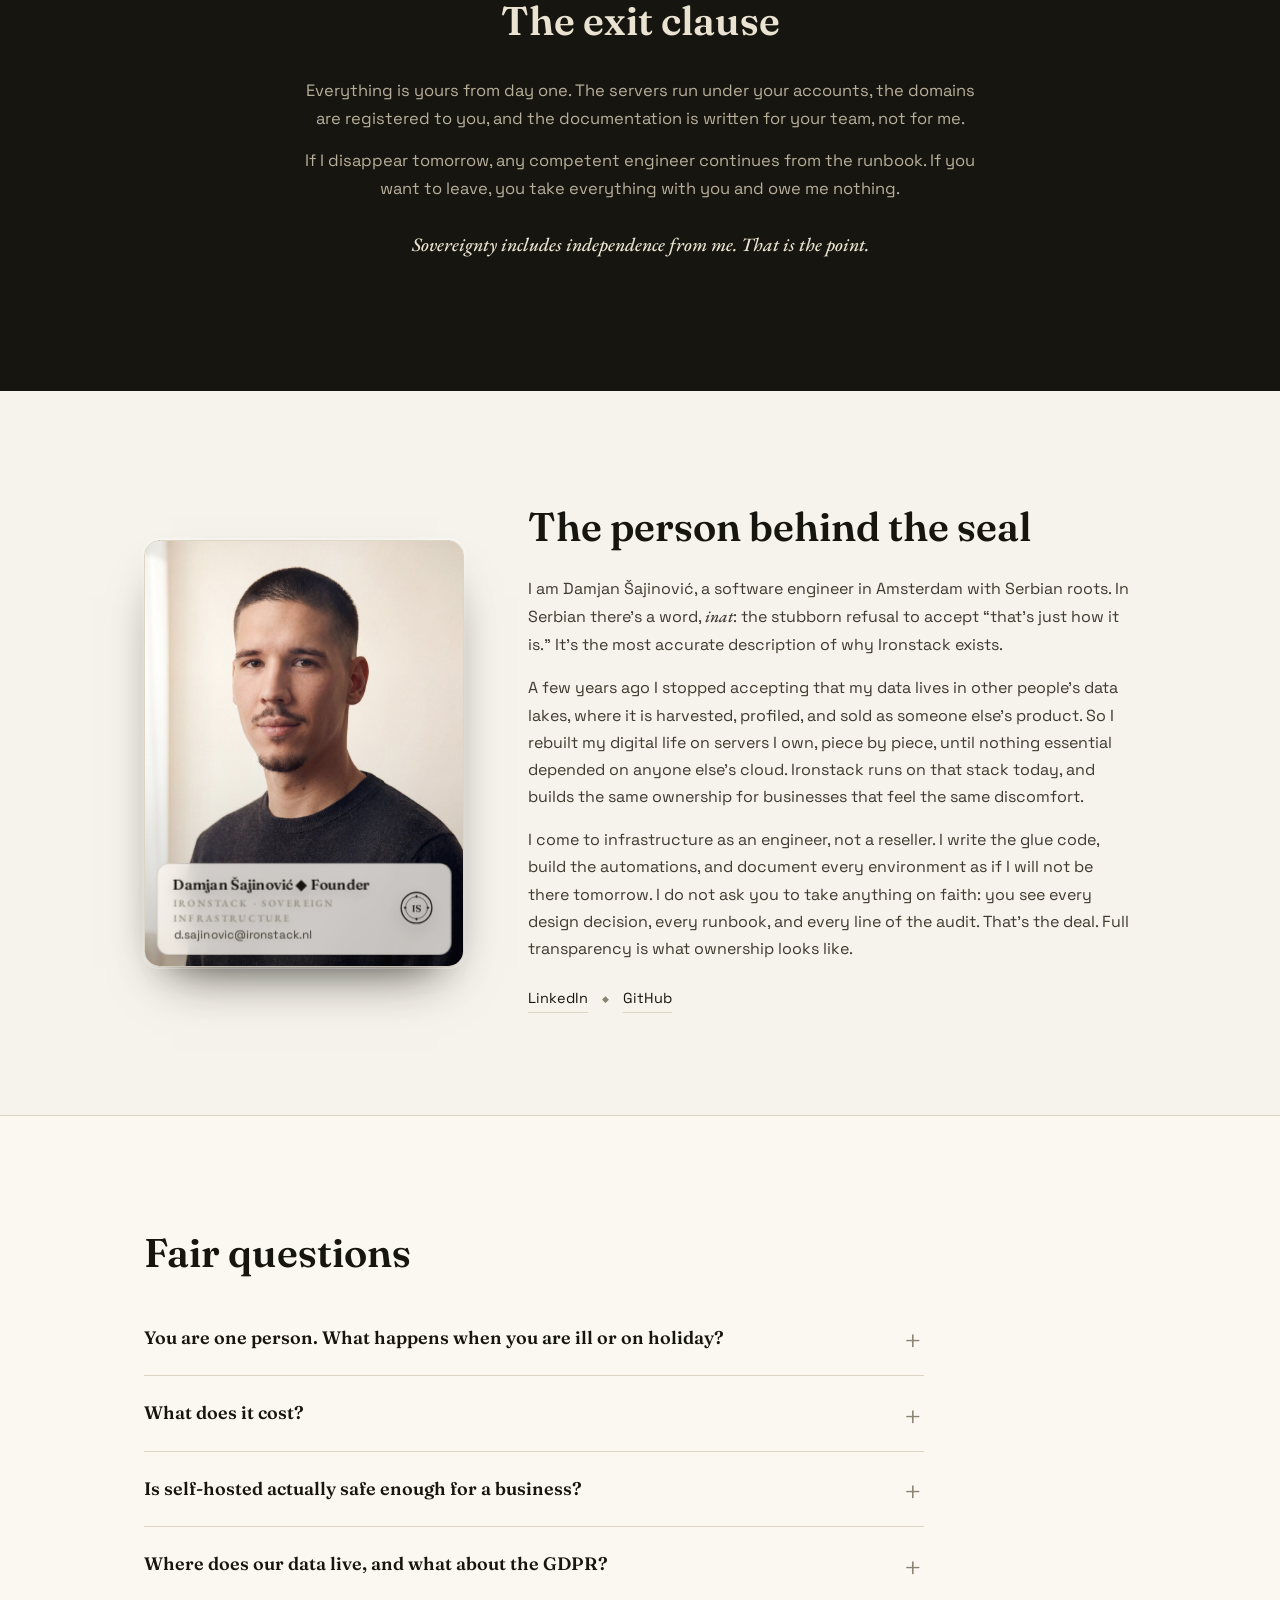
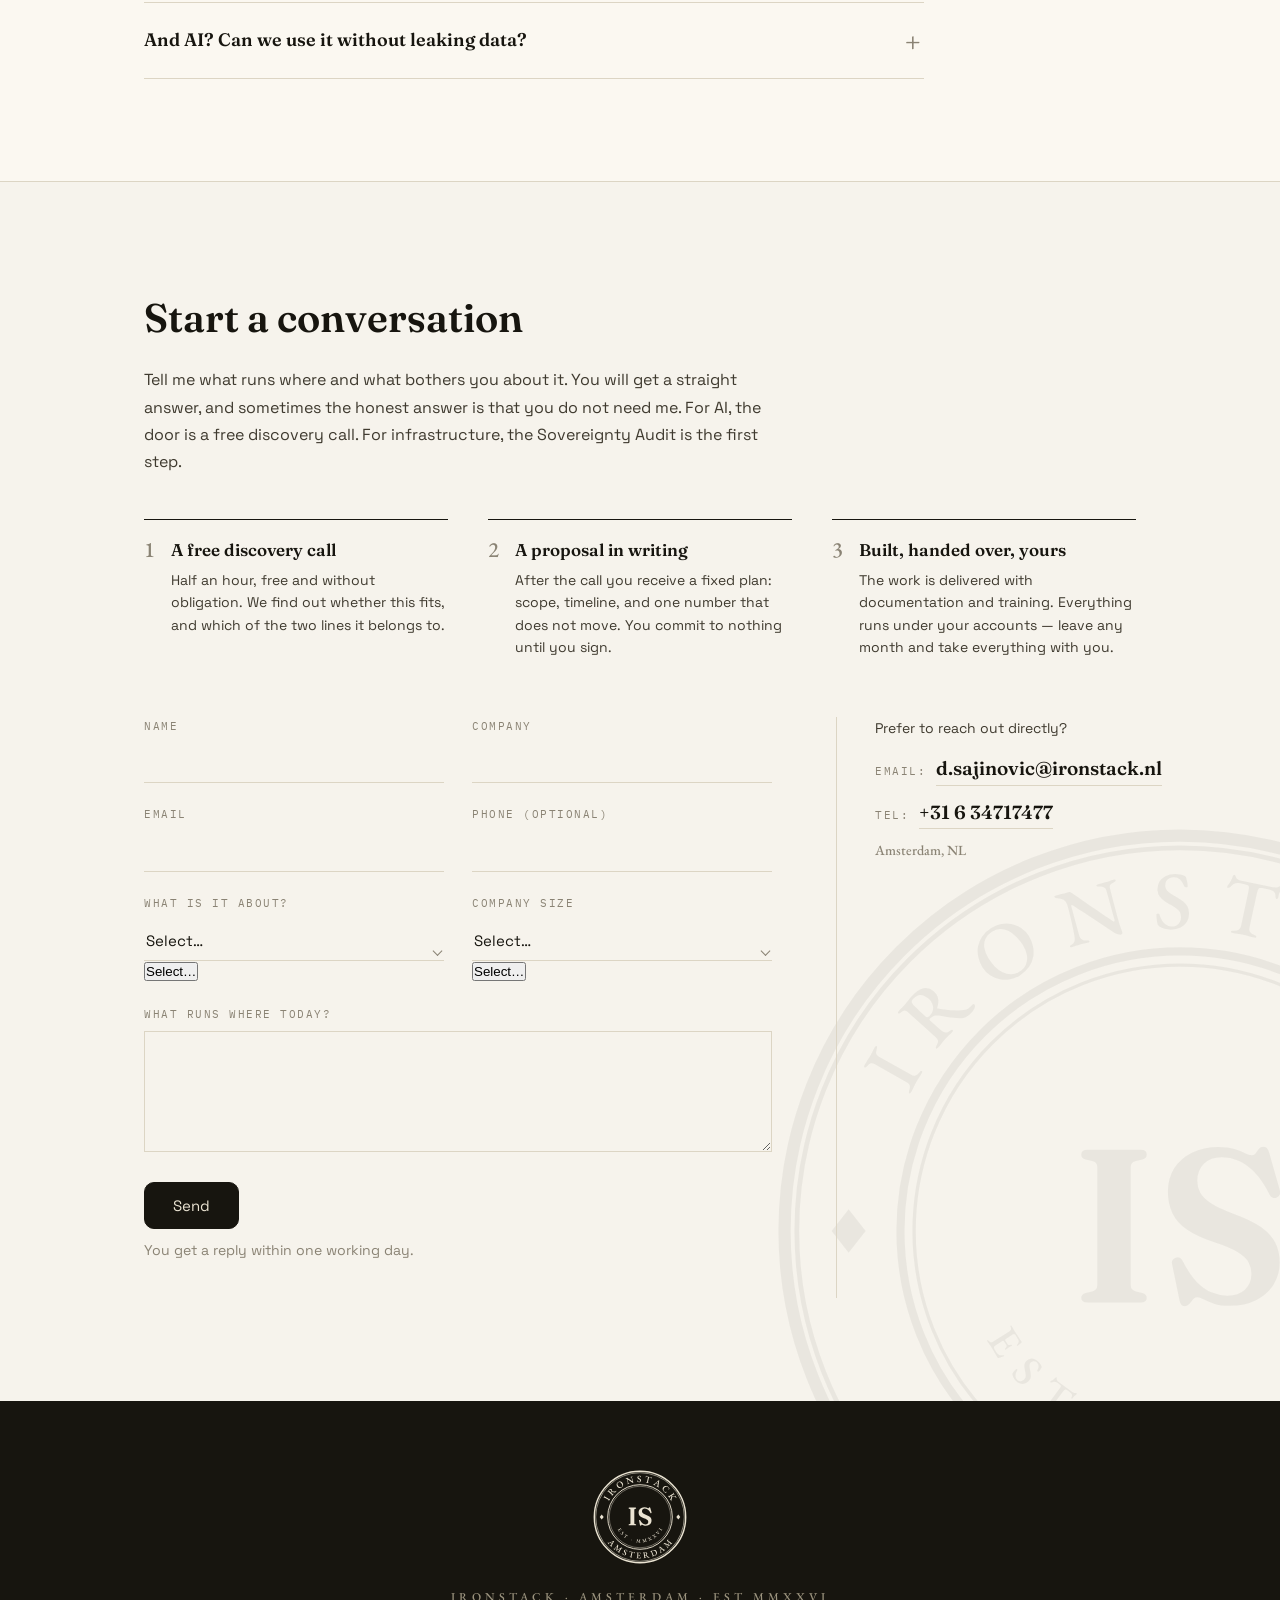
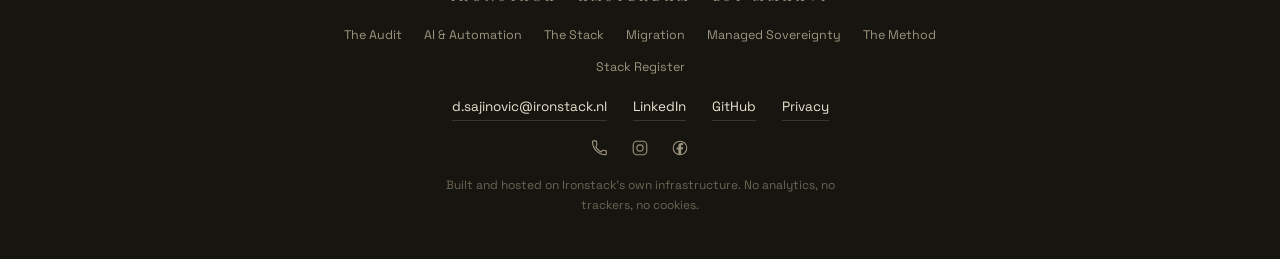
==== commit 4ab447cf: "Move pricing off the homepage onto each service's own page Removes the homepage's central price regi" ====
--- a/index.html
+++ b/index.html
@@ -77,7 +77,7 @@
   "@type": "FAQPage",
   "mainEntity": [
     {"@type": "Question", "name": "You are one person. What happens when you are ill or on holiday?", "acceptedAnswer": {"@type": "Answer", "text": "Monitoring never sleeps, and everything is documented so no knowledge exists only in one head. Planned absences are announced in advance, and retainer clients have defined response times per tier, within business hours."}},
-    {"@type": "Question", "name": "What does it cost?", "acceptedAnswer": {"@type": "Answer", "text": "The audit is €850 fixed, fully credited against a migration signed within 60 days. Migrations are €1,750 for simple environments, €3,750 for medium ones, and from €7,500 for complex ones. A Workspace Exit is €1,250 to €2,500. Workflow automations start at €950, and AI projects run from €1,500 to €3,000. Ongoing care is €150, €325 or €575 per month. All prices excl. btw; projects are billed 50% on signing and 50% on go-live. The number in the proposal is fixed and does not move."}},
+    {"@type": "Question", "name": "What does it cost?", "acceptedAnswer": {"@type": "Answer", "text": "Every service has one fixed price, agreed in writing before anything starts, excl. btw. There is no single number for \"Ironstack\" because the work varies: each service's own page carries its exact price, and ongoing care is priced in three tiers on the Managed Sovereignty page. Projects are billed 50% on signing and 50% on go-live; the number in the proposal does not move."}},
     {"@type": "Question", "name": "Is self-hosted actually safe enough for a business?", "acceptedAnswer": {"@type": "Answer", "text": "Safety comes from practice: updates, backups, monitoring, and hardening are part of every environment. You also gain certainty about exactly where your data is and who can touch it."}},
     {"@type": "Question", "name": "Where does our data live, and what about the GDPR?", "acceptedAnswer": {"@type": "Answer", "text": "On servers you own, in an EU data center, under EU jurisdiction. No American cloud provider in the chain means no CLOUD Act ambiguity and a shorter GDPR processor register."}},
     {"@type": "Question", "name": "And AI? Can we use it without leaking data?", "acceptedAnswer": {"@type": "Answer", "text": "Yes, if you are deliberate about it. Ironstack builds assistants and automations that work against your own systems, on your own server where possible, and through a disclosed EU-hosted model where not."}}
@@ -125,7 +125,6 @@
         </div>
       </div>
     </div>
-    <a href="/#pricing" data-i18n="nav.pricing">Pricing</a>
     <a href="/#about" data-i18n="nav.about">About</a>
     <a class="nav-cta" href="/#contact" data-i18n="nav.contact">Contact</a>
     <button class="switch" id="langToggle" aria-label="Switch language"><span data-lang="en" class="on">EN</span><span class="sep" aria-hidden="true">◆</span><span data-lang="nl">NL</span><span class="sep" aria-hidden="true">◆</span><span data-lang="sr-latn">SR</span><span class="sep" aria-hidden="true">◆</span><span data-lang="sr-cyrl">СР</span></button>
@@ -240,53 +239,7 @@
     </article>
   </div>
 
-  <p class="services-note" data-i18n="services.note">Every price is fixed and known before the work starts. The full register, including what each retainer tier covers, is just below.</p>
-</section>
-
-<!-- ============ PRICING ============ -->
-<section class="section section-alt" id="pricing">
-  <p class="svc-group-label" data-i18n="pricing.label">PRICING · FIXED AND IN WRITING</p>
-  <h2 class="section-title" data-i18n="pricing.title">The number is known before the work starts</h2>
-  <div class="prose">
-    <p data-i18n="pricing.p1">Every price is fixed and excl. btw. Projects are billed 50% on signing and 50% on go-live. Retainers are billed monthly in advance, with a 14-day payment term. Ownership is the product; the savings that usually follow are a side effect.</p>
-  </div>
-  <div class="register" style="margin-top:34px">
-    <p class="register-head" data-i18n="pricing.reghead">Price register · one-time work · excl. btw</p>
-    <div class="register-row"><span class="register-no">I.</span><span class="register-k" data-i18n="pricing.r1k">Sovereignty Audit</span><span class="register-dots" aria-hidden="true"></span><span class="register-v" data-i18n="pricing.r1v">€850</span></div>
-    <div class="register-row"><span class="register-no">II.</span><span class="register-k" data-i18n="pricing.r2k">Migration, simple</span><span class="register-dots" aria-hidden="true"></span><span class="register-v" data-i18n="pricing.r2v">€1,750</span></div>
-    <div class="register-row"><span class="register-no">III.</span><span class="register-k" data-i18n="pricing.r3k">Migration, medium</span><span class="register-dots" aria-hidden="true"></span><span class="register-v" data-i18n="pricing.r3v">€3,750</span></div>
-    <div class="register-row"><span class="register-no">IV.</span><span class="register-k" data-i18n="pricing.r4k">Migration, complex</span><span class="register-dots" aria-hidden="true"></span><span class="register-v" data-i18n="pricing.r4v">from €7,500</span></div>
-    <div class="register-row"><span class="register-no">V.</span><span class="register-k" data-i18n="pricing.r5k">Workspace Exit</span><span class="register-dots" aria-hidden="true"></span><span class="register-v" data-i18n="pricing.r5v">€1,250 to €2,500</span></div>
-    <div class="register-row"><span class="register-no">VI.</span><span class="register-k" data-i18n="pricing.r10k">Workflow Automations, up to three</span><span class="register-dots" aria-hidden="true"></span><span class="register-v" data-i18n="pricing.r10v">€950</span></div>
-    <div class="register-row"><span class="register-no">VII.</span><span class="register-k" data-i18n="pricing.r11k">Extra workflow automation</span><span class="register-dots" aria-hidden="true"></span><span class="register-v" data-i18n="pricing.r11v">€250</span></div>
-    <div class="register-row"><span class="register-no">VIII.</span><span class="register-k" data-i18n="pricing.r6k">AI Automations, up to three</span><span class="register-dots" aria-hidden="true"></span><span class="register-v" data-i18n="pricing.r6v">€1,500</span></div>
-    <div class="register-row"><span class="register-no">IX.</span><span class="register-k" data-i18n="pricing.r7k">Extra AI automation</span><span class="register-dots" aria-hidden="true"></span><span class="register-v" data-i18n="pricing.r7v">€400</span></div>
-    <div class="register-row"><span class="register-no">X.</span><span class="register-k" data-i18n="pricing.r8k">Private AI Assistant</span><span class="register-dots" aria-hidden="true"></span><span class="register-v" data-i18n="pricing.r8v">€2,000</span></div>
-    <div class="register-row"><span class="register-no">XI.</span><span class="register-k" data-i18n="pricing.r9k">AI Voice Assistant</span><span class="register-dots" aria-hidden="true"></span><span class="register-v" data-i18n="pricing.r9v">€3,000</span></div>
-    <p class="register-foot" data-i18n="pricing.regfoot">The audit is fully credited against a migration signed within 60 days</p>
-  </div>
-
-  <div class="svc-group" style="margin-top:44px">
-    <p class="svc-group-label" data-i18n="pricing.tiers">THE MONTHLY RETAINER · BOTH LINES END HERE</p>
-    <div class="svc-grid">
-      <article class="svc">
-        <span class="svc-no">◆</span>
-        <h3 data-i18n="pricing.t1t">Base · €150 a month</h3>
-        <p data-i18n="pricing.t1b">Patches, backups, monitoring, certificate renewals, and a monthly health report in plain language. Response the next business day. No change hours included.</p>
-      </article>
-      <article class="svc">
-        <span class="svc-no">◆</span>
-        <h3 data-i18n="pricing.t2t">Standard · €325 a month</h3>
-        <p data-i18n="pricing.t2b">Everything in Base, plus two hours of changes and questions each month. Response within four hours during business hours.</p>
-      </article>
-      <article class="svc">
-        <span class="svc-no">◆</span>
-        <h3 data-i18n="pricing.t3t">Priority · €575 a month</h3>
-        <p data-i18n="pricing.t3b">Everything in Base, plus five hours each month, same-day response, and a quarterly review call.</p>
-      </article>
-    </div>
-  </div>
-  <p class="services-note" data-i18n="pricing.note">Each managed AI component, such as an assistant or an automation stack, adds €75 per month on any tier. Hetzner server costs are billed at cost, itemized, with no markup. Work beyond your tier’s hours is €90 per hour, excl. btw, and only ever after you approve it. Support runs in business hours, with response times per tier.</p>
+  <p class="services-note" data-i18n="services.note">Every price is fixed and known before the work starts. Each service's own page carries its full price in writing.</p>
 </section>
 
 <!-- ============ METHOD ============ -->
@@ -426,7 +379,7 @@
     </details>
     <details class="faq-item">
       <summary data-i18n="faq.q3">What does it cost?</summary>
-      <p data-i18n="faq.a3">The audit is €850 fixed, fully credited against a migration signed within 60 days. Migrations are €1,750 for simple environments, €3,750 for medium ones, and from €7,500 for complex ones, quoted after the audit. A Workspace Exit is €1,250 to €2,500. Workflow automations start at €950, and AI projects run from €1,500 to €3,000. Ongoing care is €150, €325 or €575 per month. All prices are excl. btw; projects are billed 50% on signing and 50% on go-live. The number in the proposal is fixed and does not move.</p>
+      <p data-i18n="faq.a3">Every service has one fixed price, agreed in writing before anything starts, excl. btw. There is no single number for "Ironstack" because the work varies: each service's own page carries its exact price, and ongoing care is priced in three tiers on the Managed Sovereignty page. Projects are billed 50% on signing and 50% on go-live; the number in the proposal does not move.</p>
     </details>
     <details class="faq-item">
       <summary data-i18n="faq.q5">Is self-hosted actually safe enough for a business?</summary>
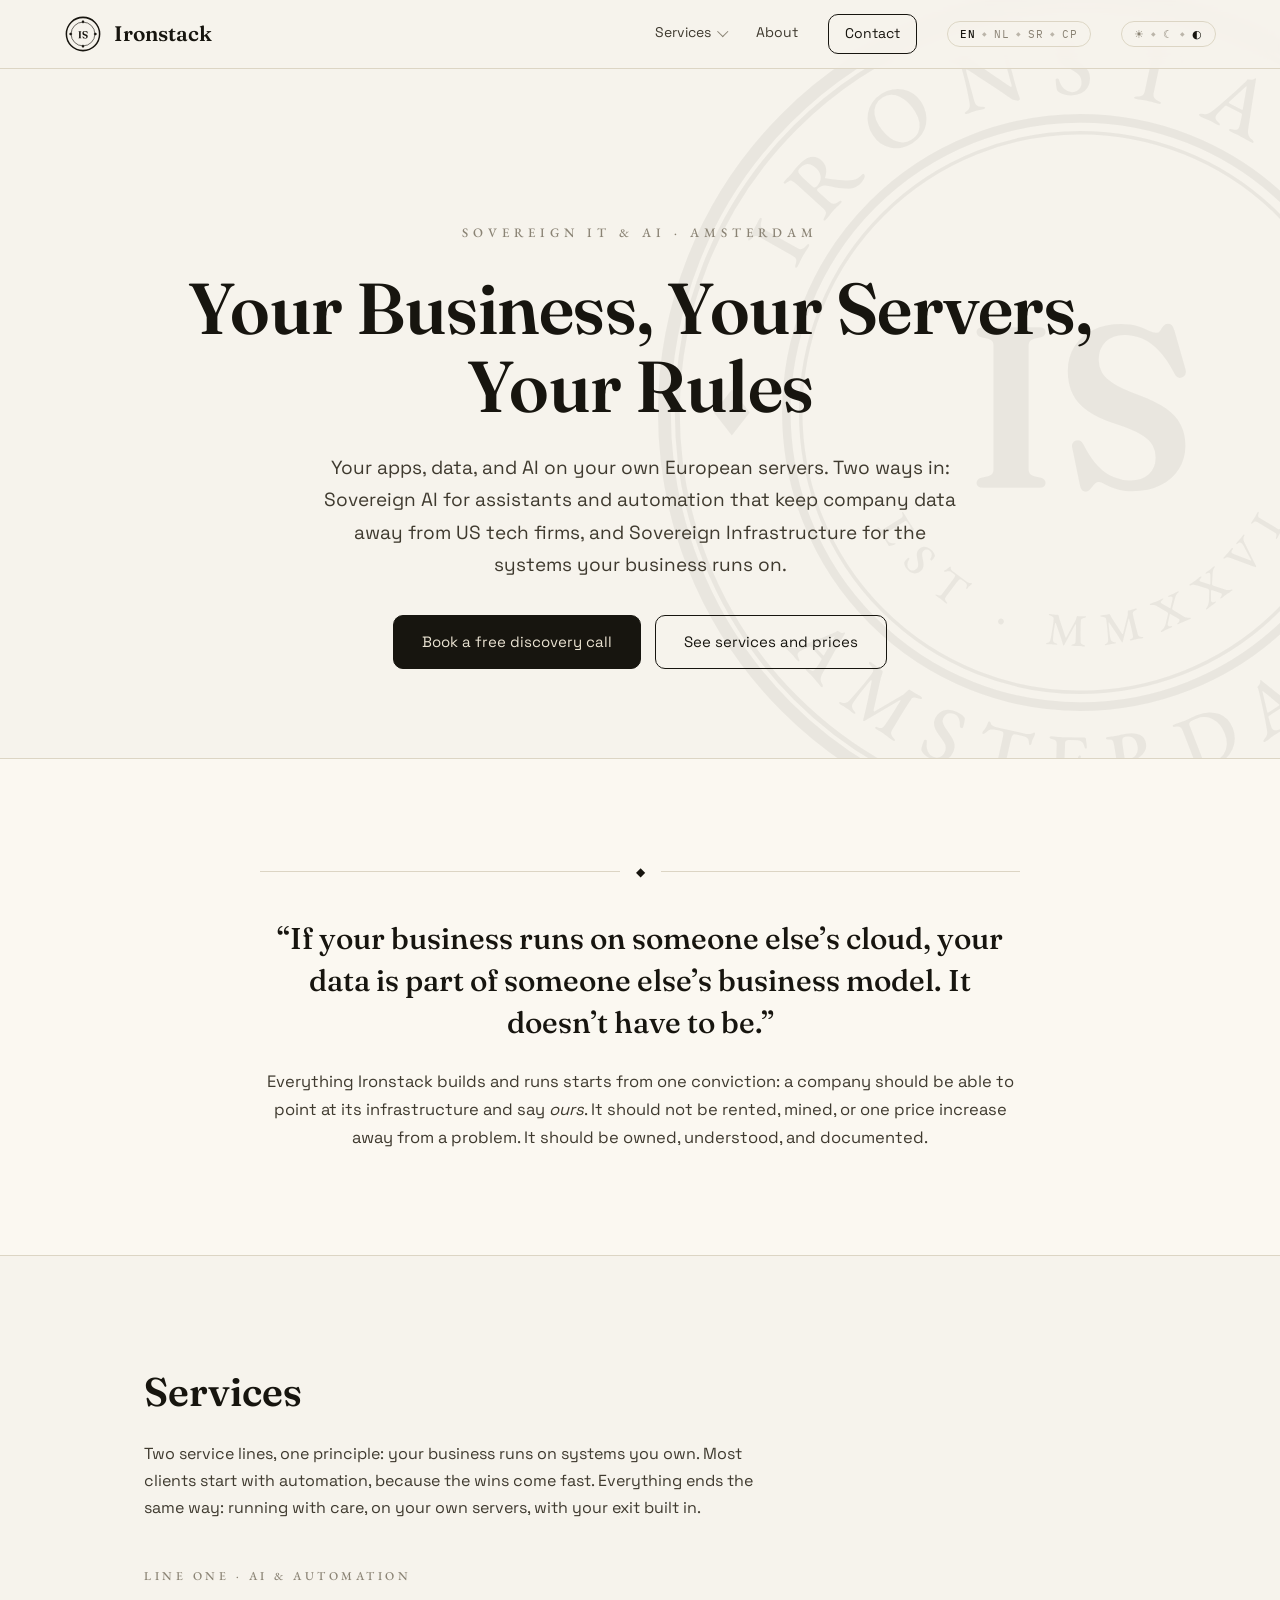
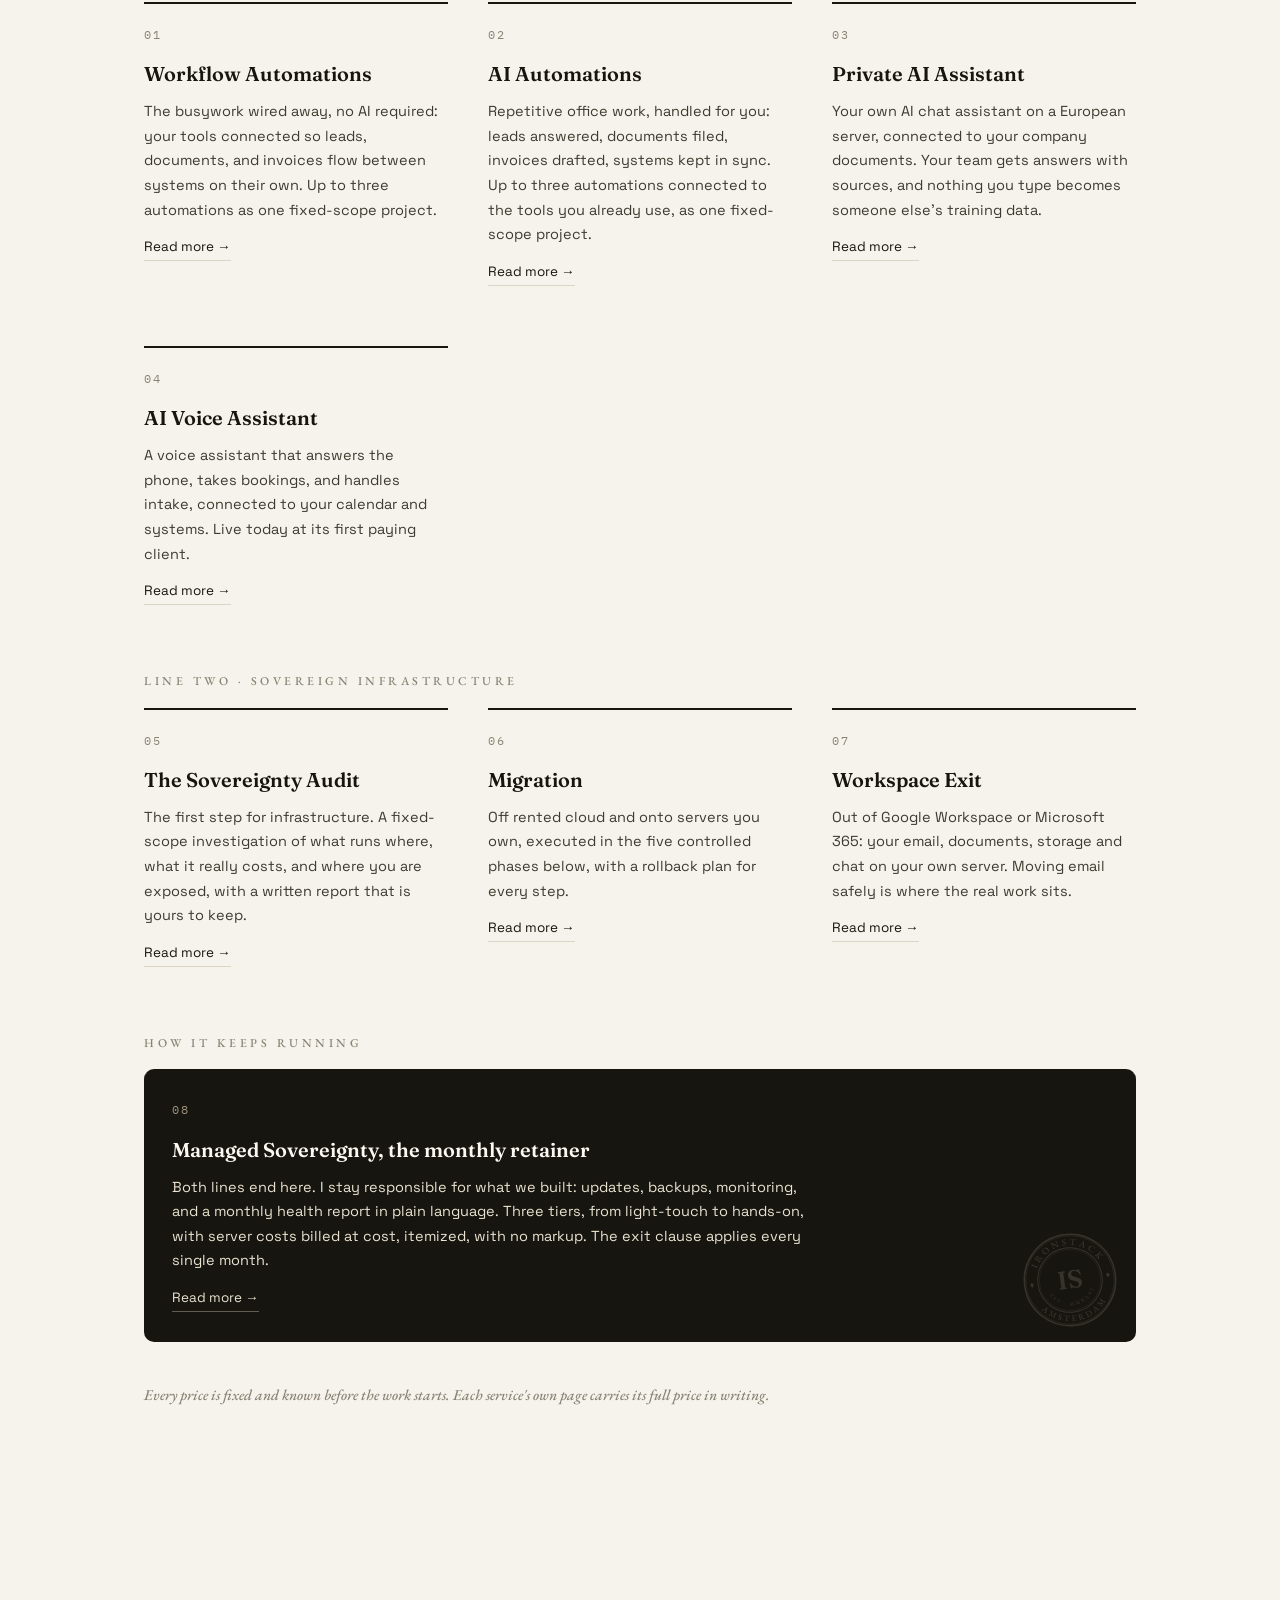
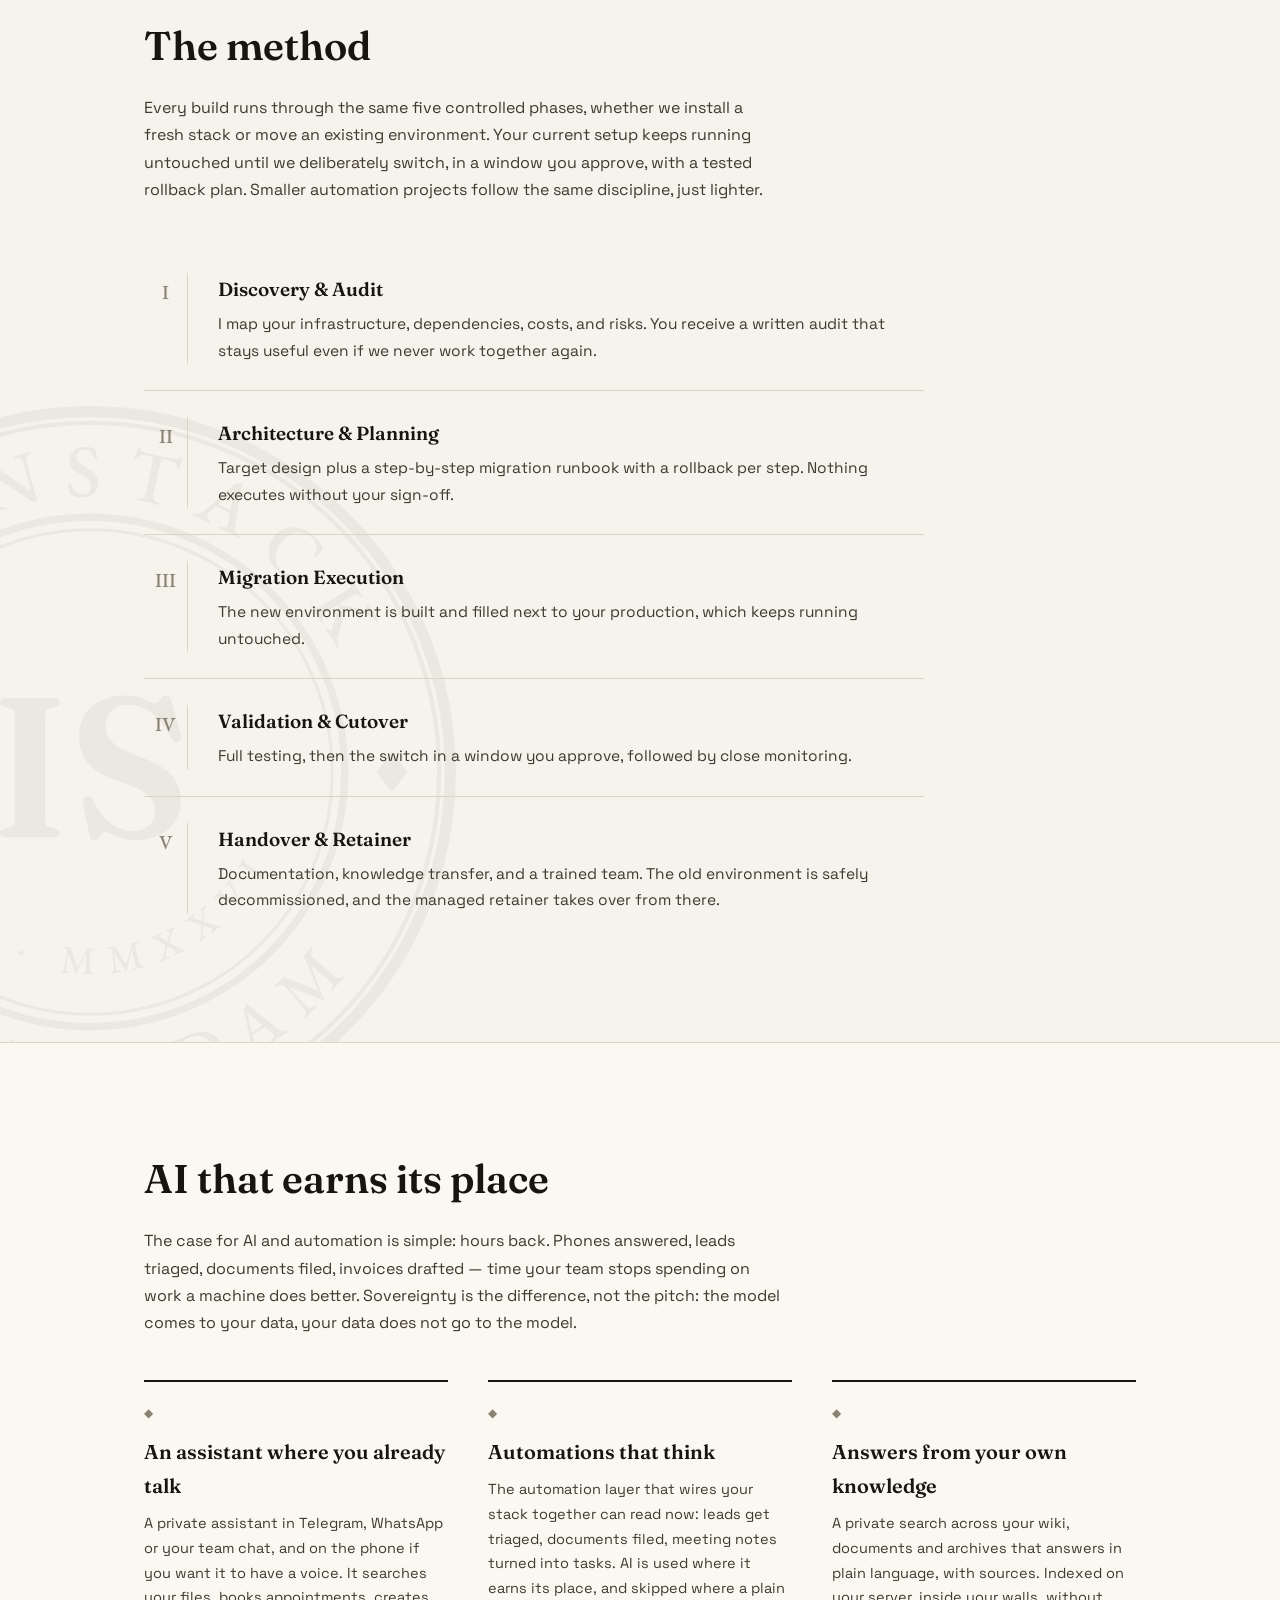
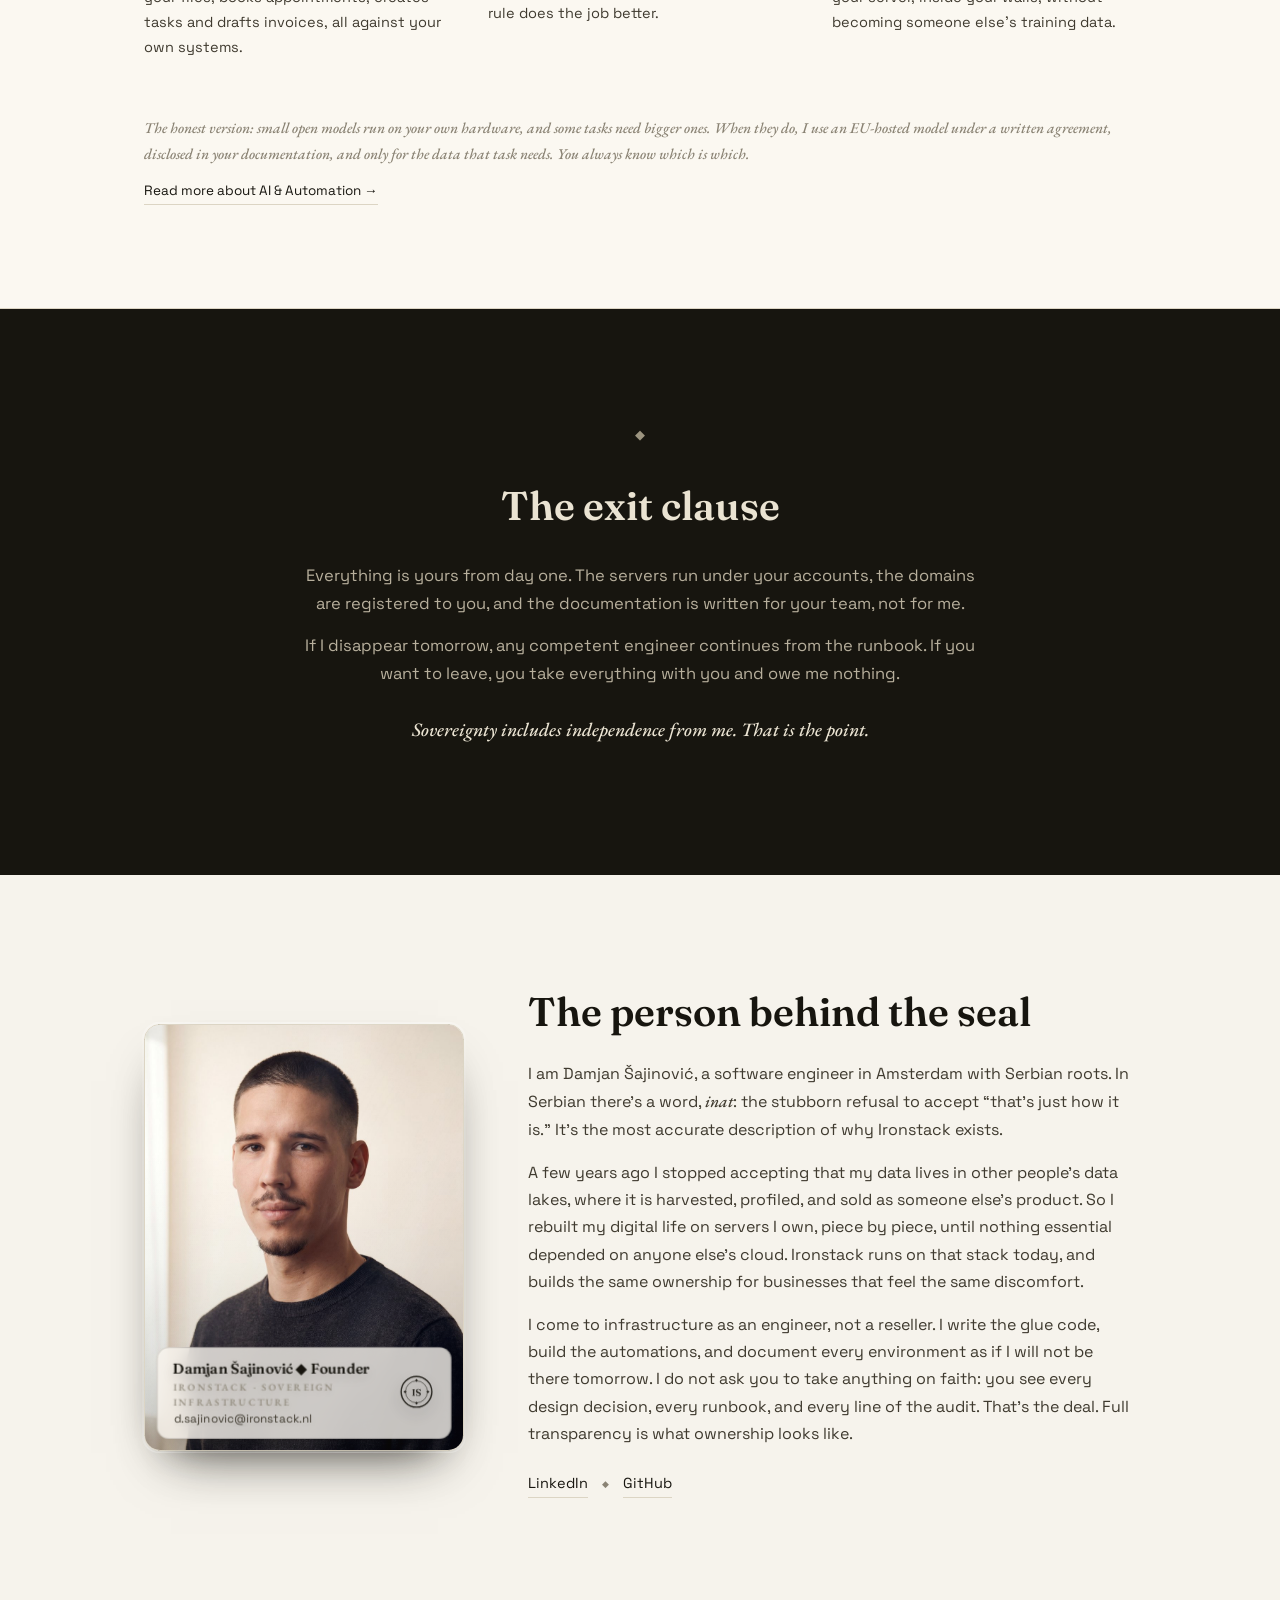
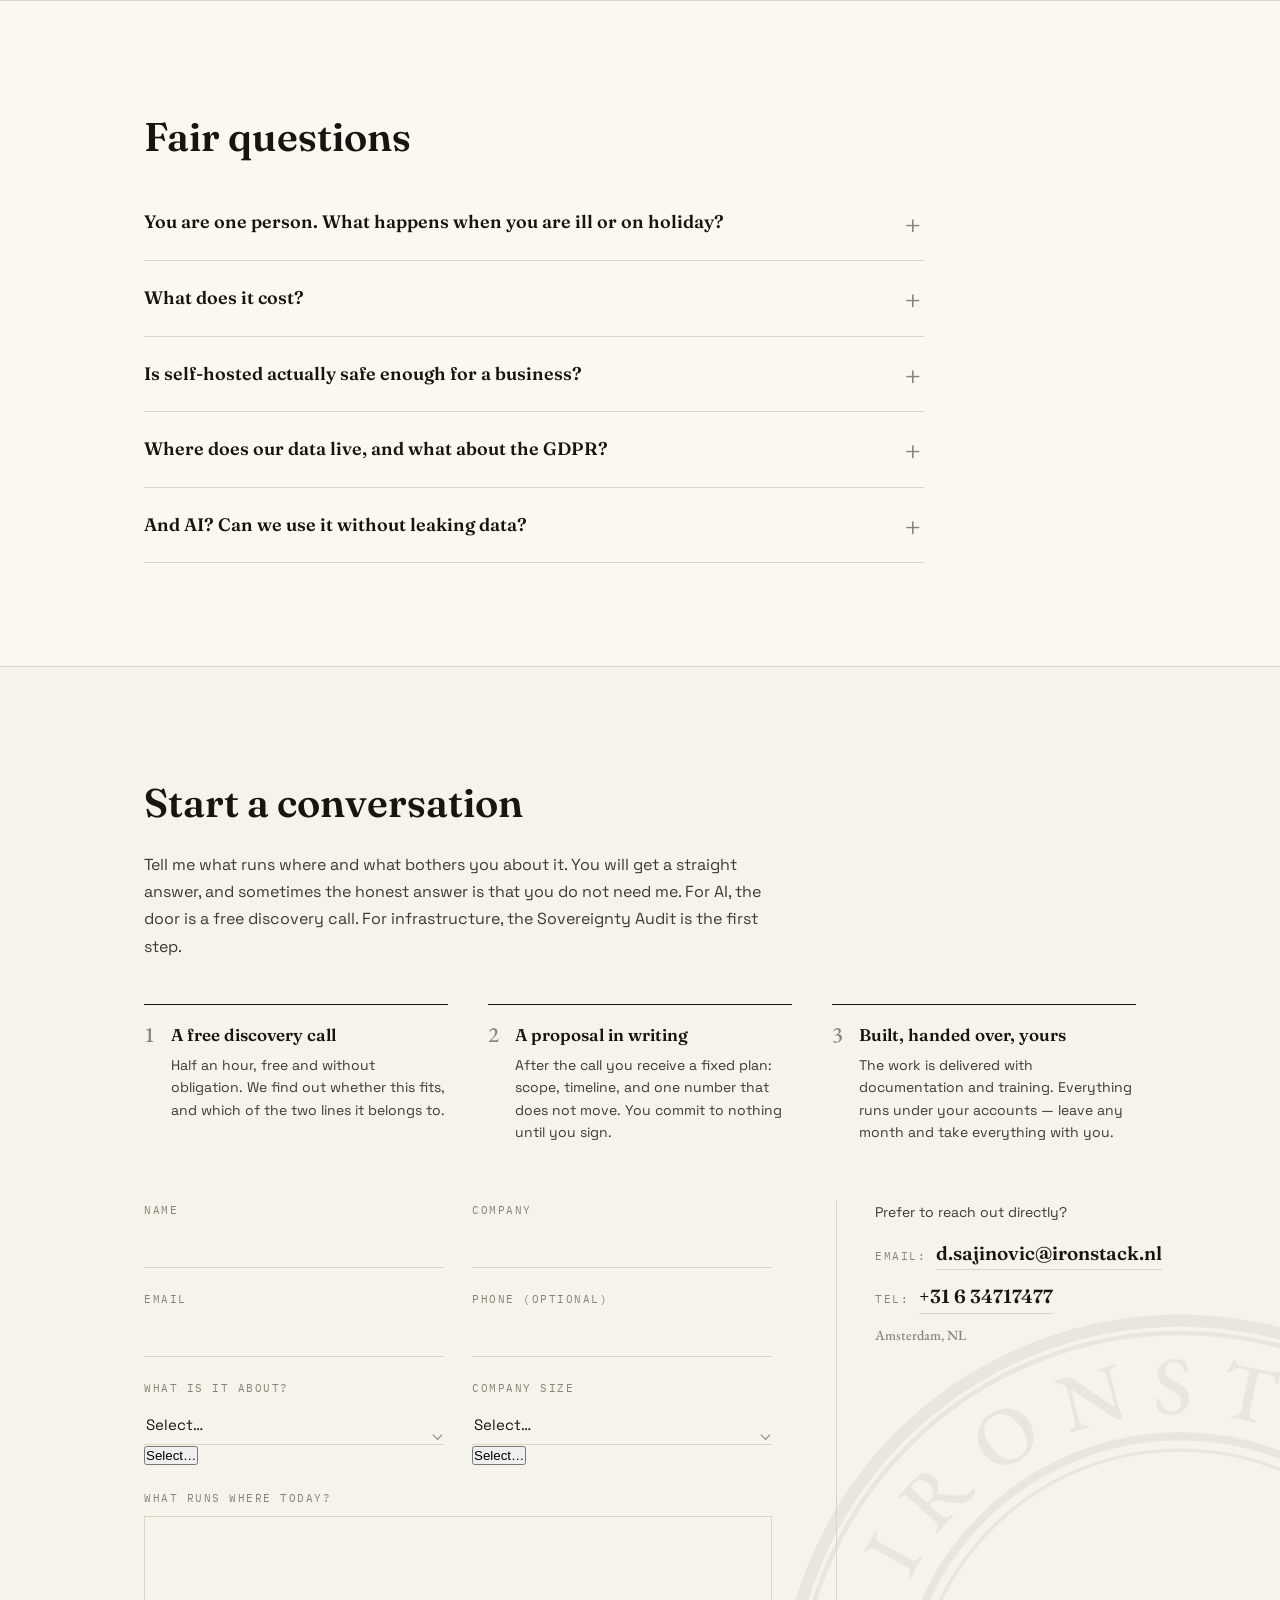
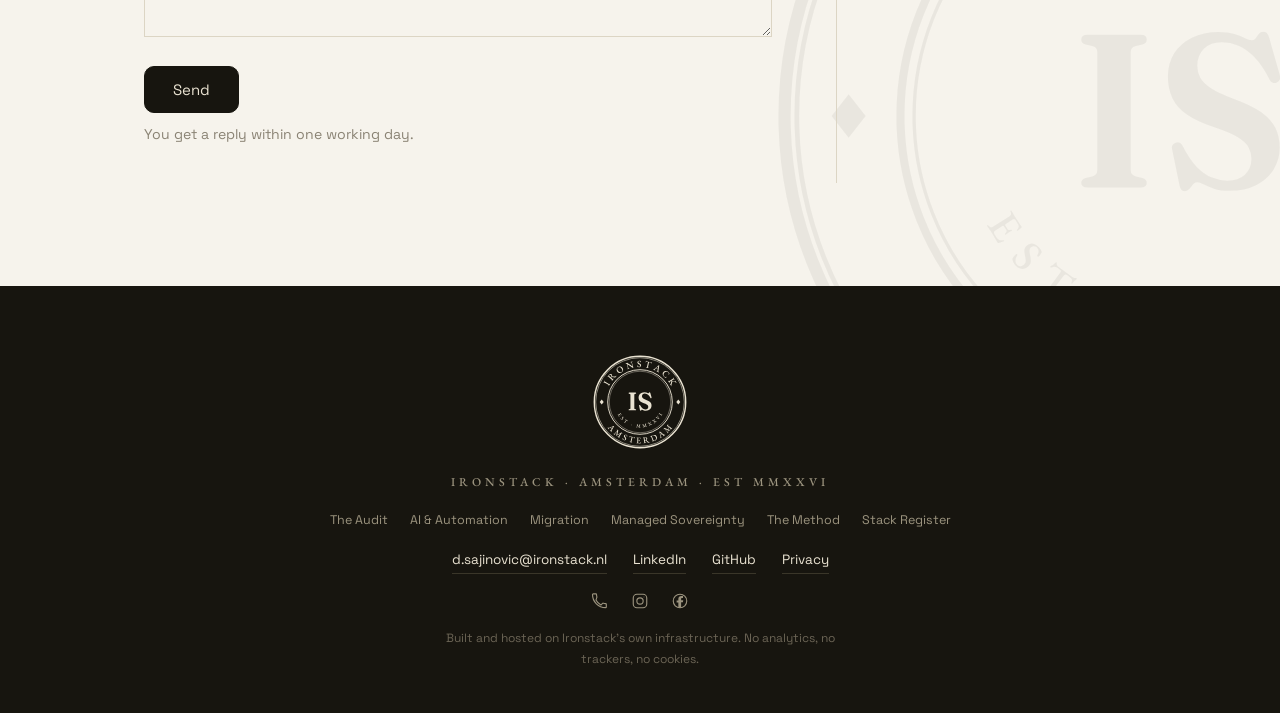
==== commit 66da7514: "Remove the homepage proof section and the Stack service entirely The homepage's "I run everything I " ====
--- a/index.html
+++ b/index.html
@@ -102,10 +102,6 @@
           <p class="mega-label" data-i18n="services.g1">WHERE YOU START</p>
           <a href="/audit.html" data-i18n="footer.audit">The Audit</a>
           <a href="/ai-automation.html" data-i18n="footer.ai">AI &amp; Automation</a>
-        </div>
-        <div class="mega-col">
-          <p class="mega-label" data-i18n="services.g2">WHAT GETS BUILT</p>
-          <a href="/stack.html" data-i18n="footer.stack">The Stack</a>
           <a href="/migration.html" data-i18n="footer.migration">Migration</a>
         </div>
         <div class="mega-col">
@@ -282,27 +278,6 @@
   </div>
   <p class="services-note" data-i18n="ai.note">The honest version: small open models run on your own hardware, and some tasks need bigger ones. When they do, I use an EU-hosted model under a written agreement, disclosed in your documentation, and only for the data that task needs. You always know which is which.</p>
   <p><a class="read-more" href="/ai-automation.html" data-i18n="ai.more">Read more about AI &amp; Automation →</a></p>
-</section>
-
-<!-- ============ PROOF ============ -->
-<section class="section" id="proof">
-  <div class="bg-diamond" aria-hidden="true" style="top:70px;right:8%"></div>
-  <div class="bg-diamond" aria-hidden="true" style="bottom:60px;left:4%;width:14px;opacity:0.06"></div>
-  <h2 class="section-title" data-i18n="proof.title">I run everything I recommend</h2>
-  <p class="section-sub" data-i18n="proof.sub">This isn’t theory. The company itself runs end-to-end on self-hosted, self-managed infrastructure. It is the same kind I build for clients.</p>
-  <div class="register">
-    <p class="register-head" data-i18n="proof.reghead">Register of systems · in production</p>
-    <div class="register-row"><span class="register-no">I.</span><span class="register-k" data-i18n="proof.r1k">CRM &amp; sales</span><span class="register-dots" aria-hidden="true"></span><span class="register-v" data-i18n="proof.r1v">replaces HubSpot</span></div>
-    <div class="register-row"><span class="register-no">II.</span><span class="register-k" data-i18n="proof.r2k">Project management</span><span class="register-dots" aria-hidden="true"></span><span class="register-v" data-i18n="proof.r2v">replaces Asana</span></div>
-    <div class="register-row"><span class="register-no">III.</span><span class="register-k" data-i18n="proof.r3k">Invoicing</span><span class="register-dots" aria-hidden="true"></span><span class="register-v" data-i18n="proof.r3v">replaces Moneybird</span></div>
-    <div class="register-row"><span class="register-no">IV.</span><span class="register-k" data-i18n="proof.r4k">Automation</span><span class="register-dots" aria-hidden="true"></span><span class="register-v" data-i18n="proof.r4v">replaces Zapier</span></div>
-    <div class="register-row"><span class="register-no">V.</span><span class="register-k" data-i18n="proof.r5k">Monitoring &amp; alerting</span><span class="register-dots" aria-hidden="true"></span><span class="register-v" data-i18n="proof.r5v">replaces Pingdom</span></div>
-    <div class="register-row"><span class="register-no">VI.</span><span class="register-k" data-i18n="proof.r6k">This website</span><span class="register-dots" aria-hidden="true"></span><span class="register-v" data-i18n="proof.r6v">replaces Squarespace</span></div>
-    <p class="register-foot" data-i18n="proof.regfoot">One server · EU data center · under €20 a month</p>
-    <img class="stamp-doc" src="assets/ironstack-seal-full-ink.svg" alt="" loading="lazy">
-  </div>
-  <p class="proof-line" data-i18n="proof.line">Every tool is wired together with automations I built myself. A new client conversation flows from this website into the CRM, projects, and invoicing without a single third-party data processor in between, and the rented equivalents of this register start around €80 a month for a single seat, growing with every user you add.</p>
-  <p class="proof-line" data-i18n="proof.line3">That is my stack, because that is what my company needs. Yours will look different, and that is the point. Dropbox has an owned equivalent. So do Slack, Notion, Zoom, Calendly, Mailchimp, Typeform, Zendesk and Shopify. If your business runs on it, there is almost certainly a version you can own, and where there is not, I will say so.</p>
 </section>
 
 <!-- ============ EXIT CLAUSE ============ -->
@@ -464,7 +439,6 @@
   <div class="footer-nav">
     <a href="/audit.html" data-i18n="footer.audit">The Audit</a>
     <a href="/ai-automation.html" data-i18n="footer.ai">AI &amp; Automation</a>
-    <a href="/stack.html" data-i18n="footer.stack">The Stack</a>
     <a href="/migration.html" data-i18n="footer.migration">Migration</a>
     <a href="/managed-sovereignty.html" data-i18n="footer.managed">Managed Sovereignty</a>
     <a href="/method.html" data-i18n="footer.method">The Method</a>
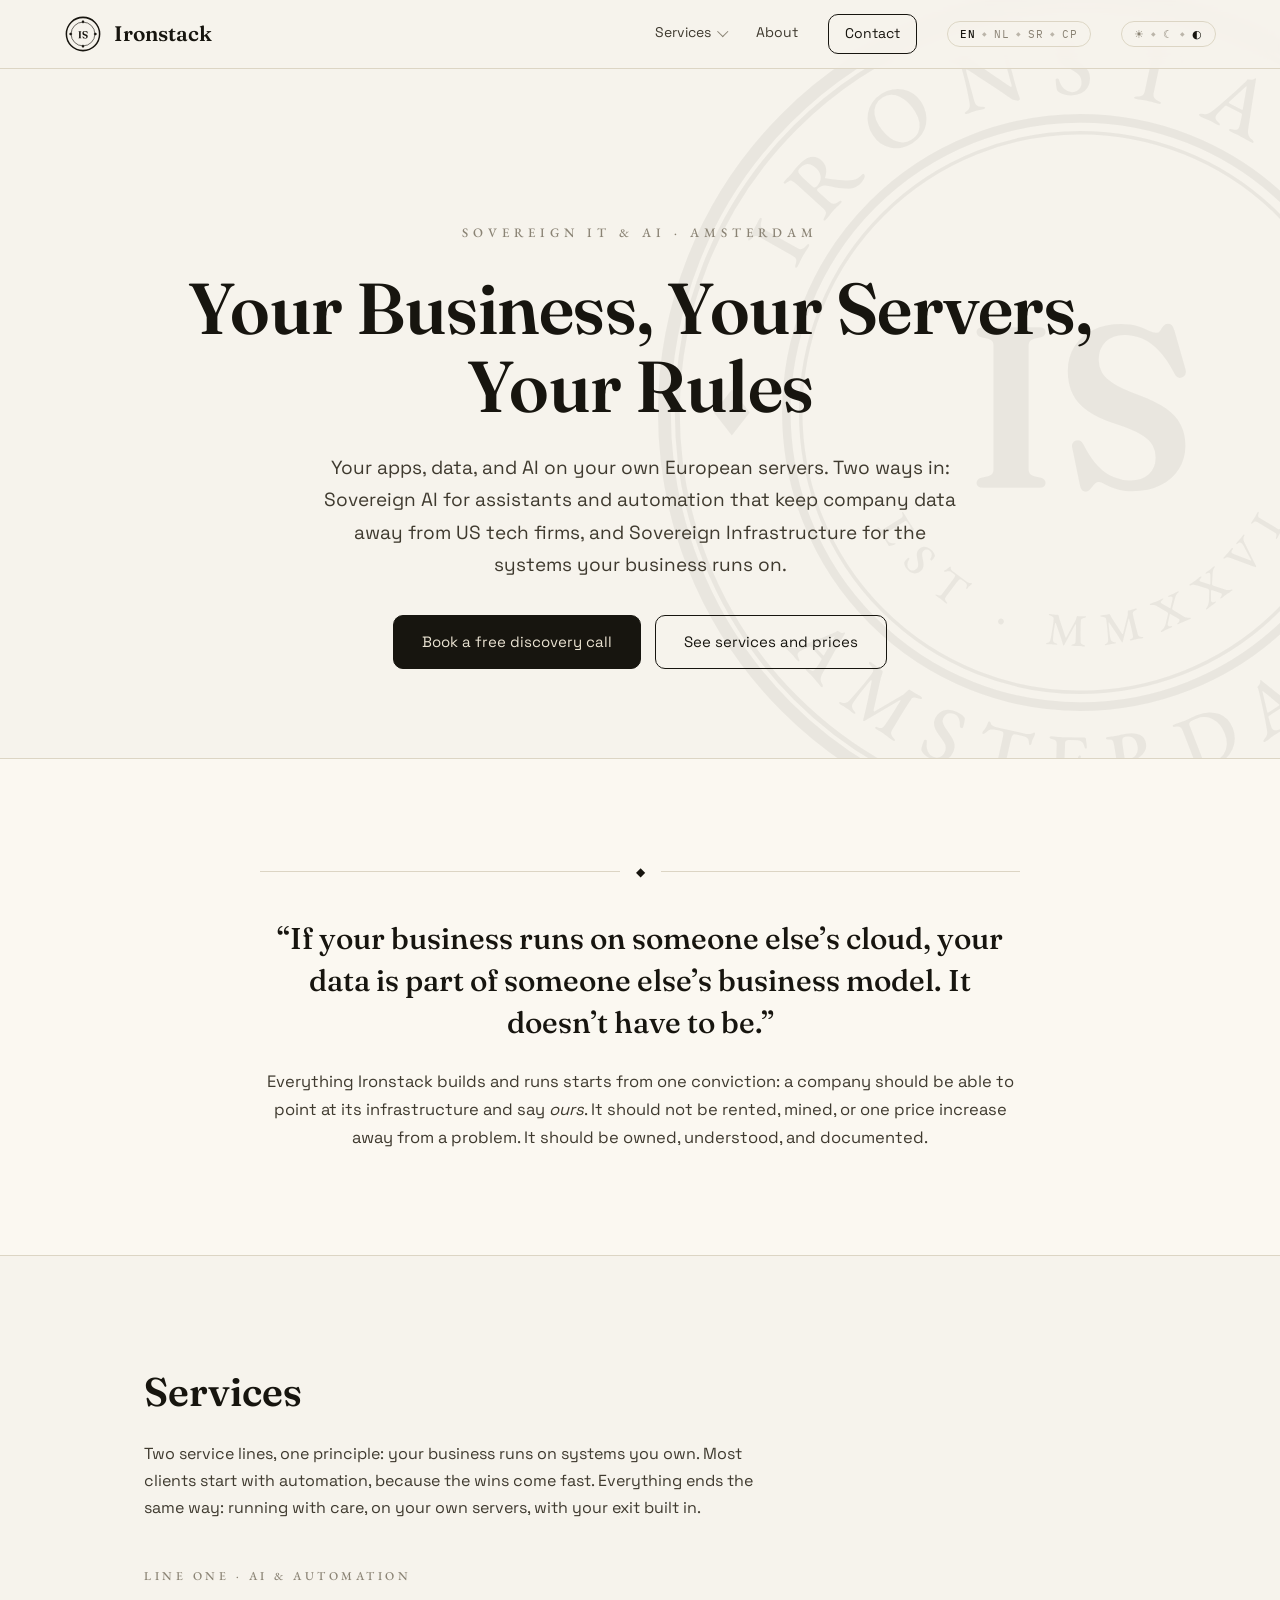
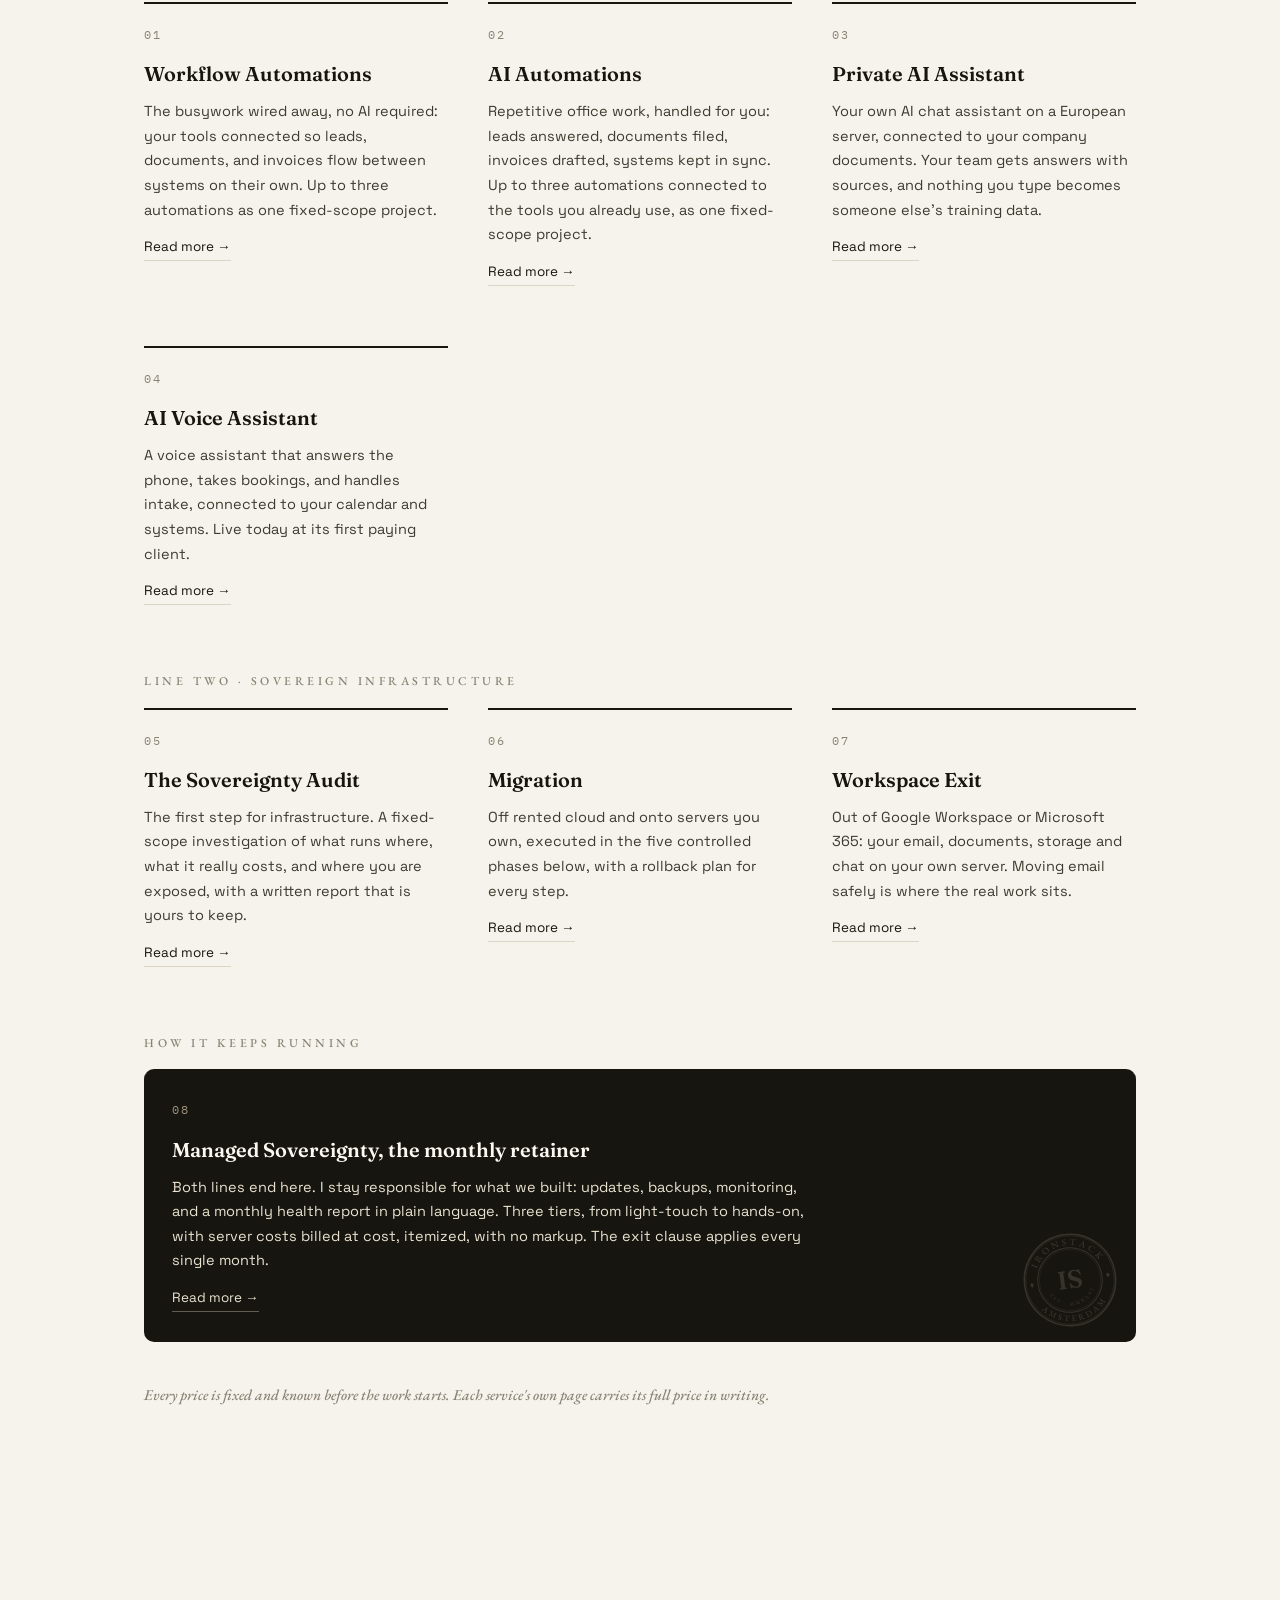
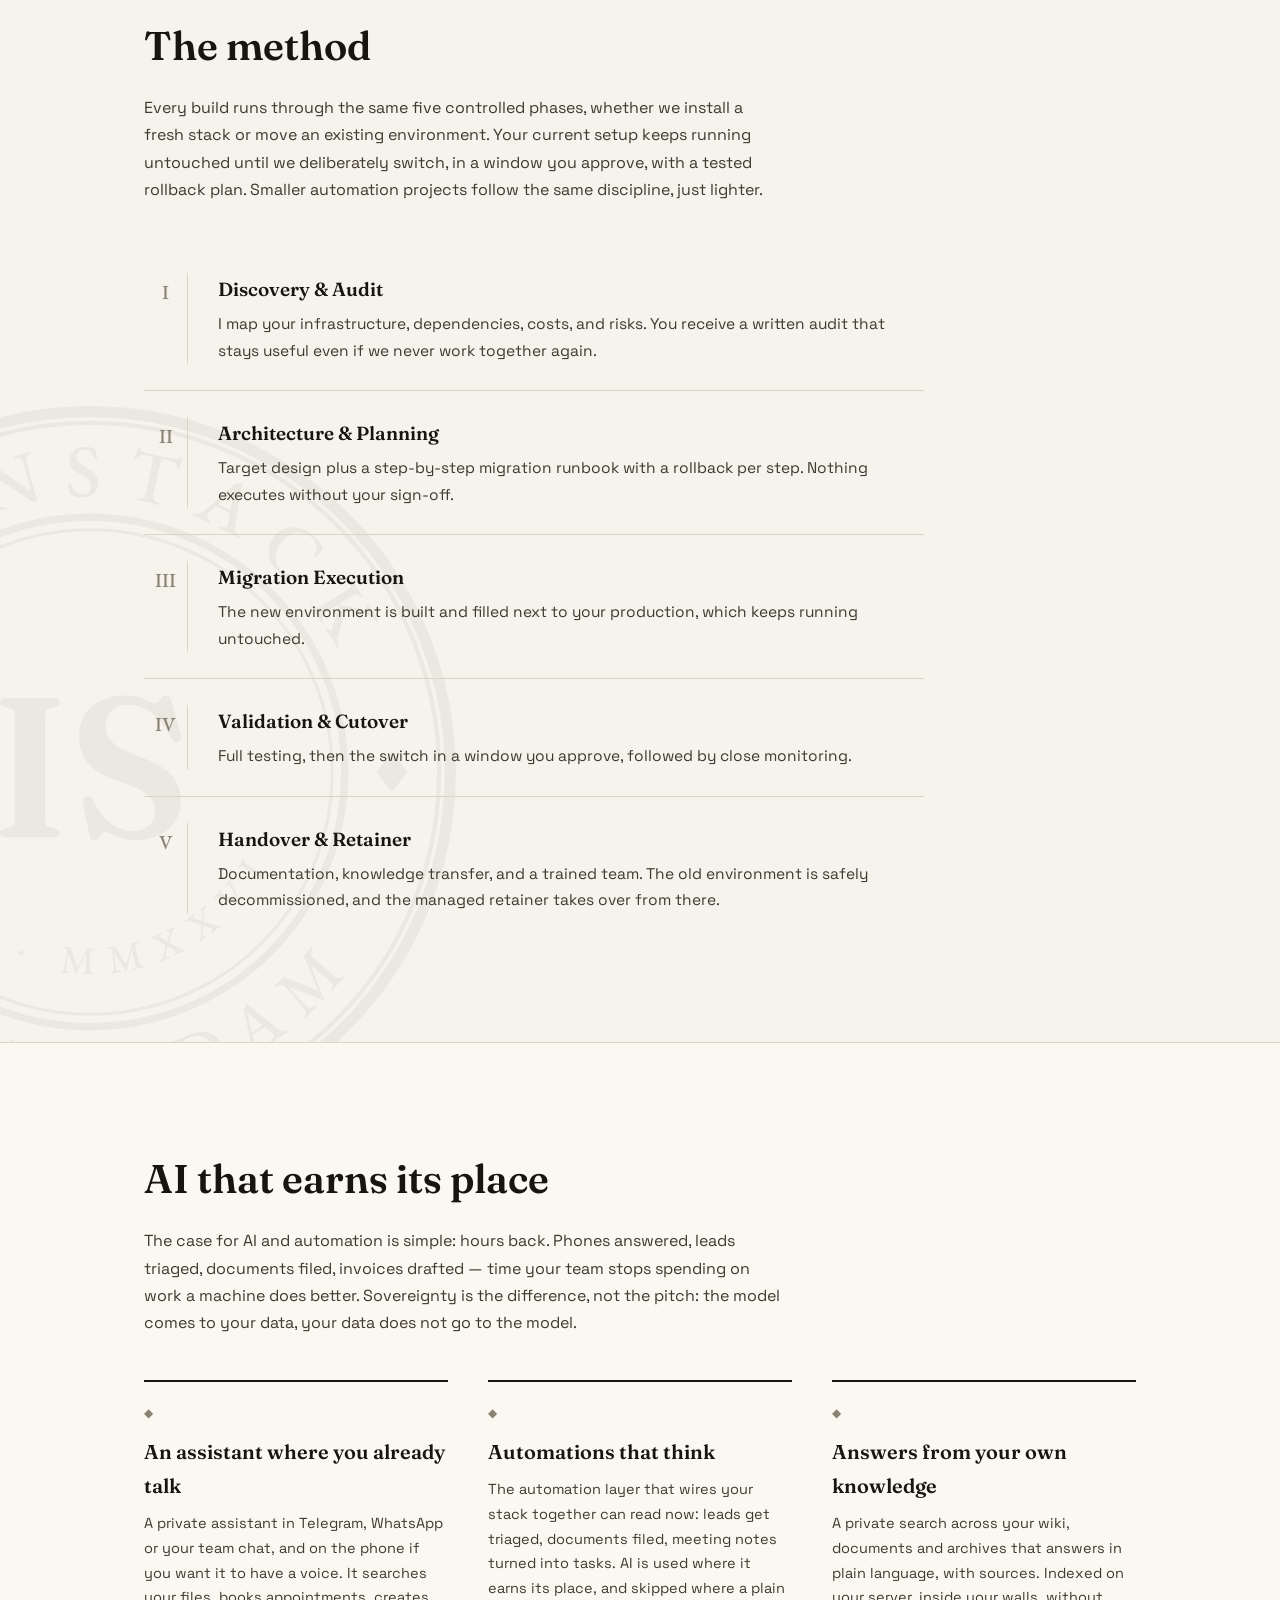
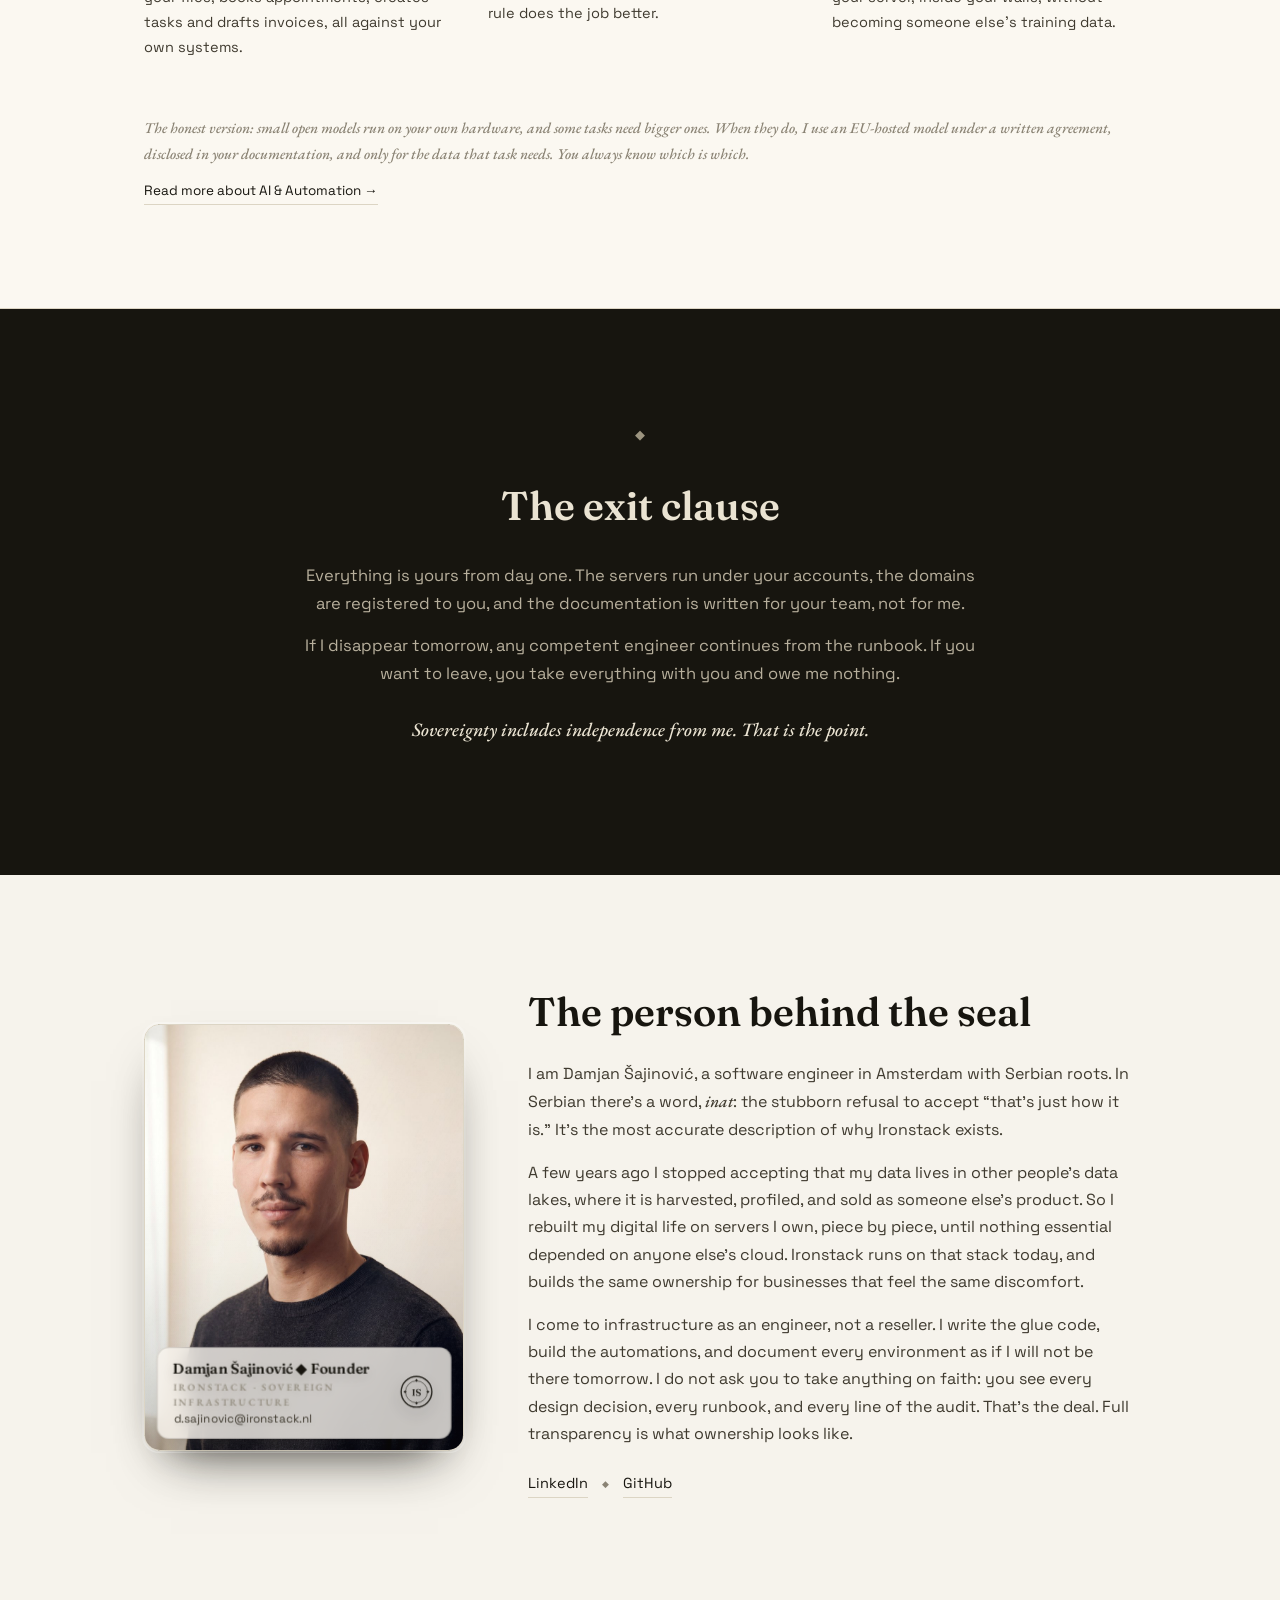
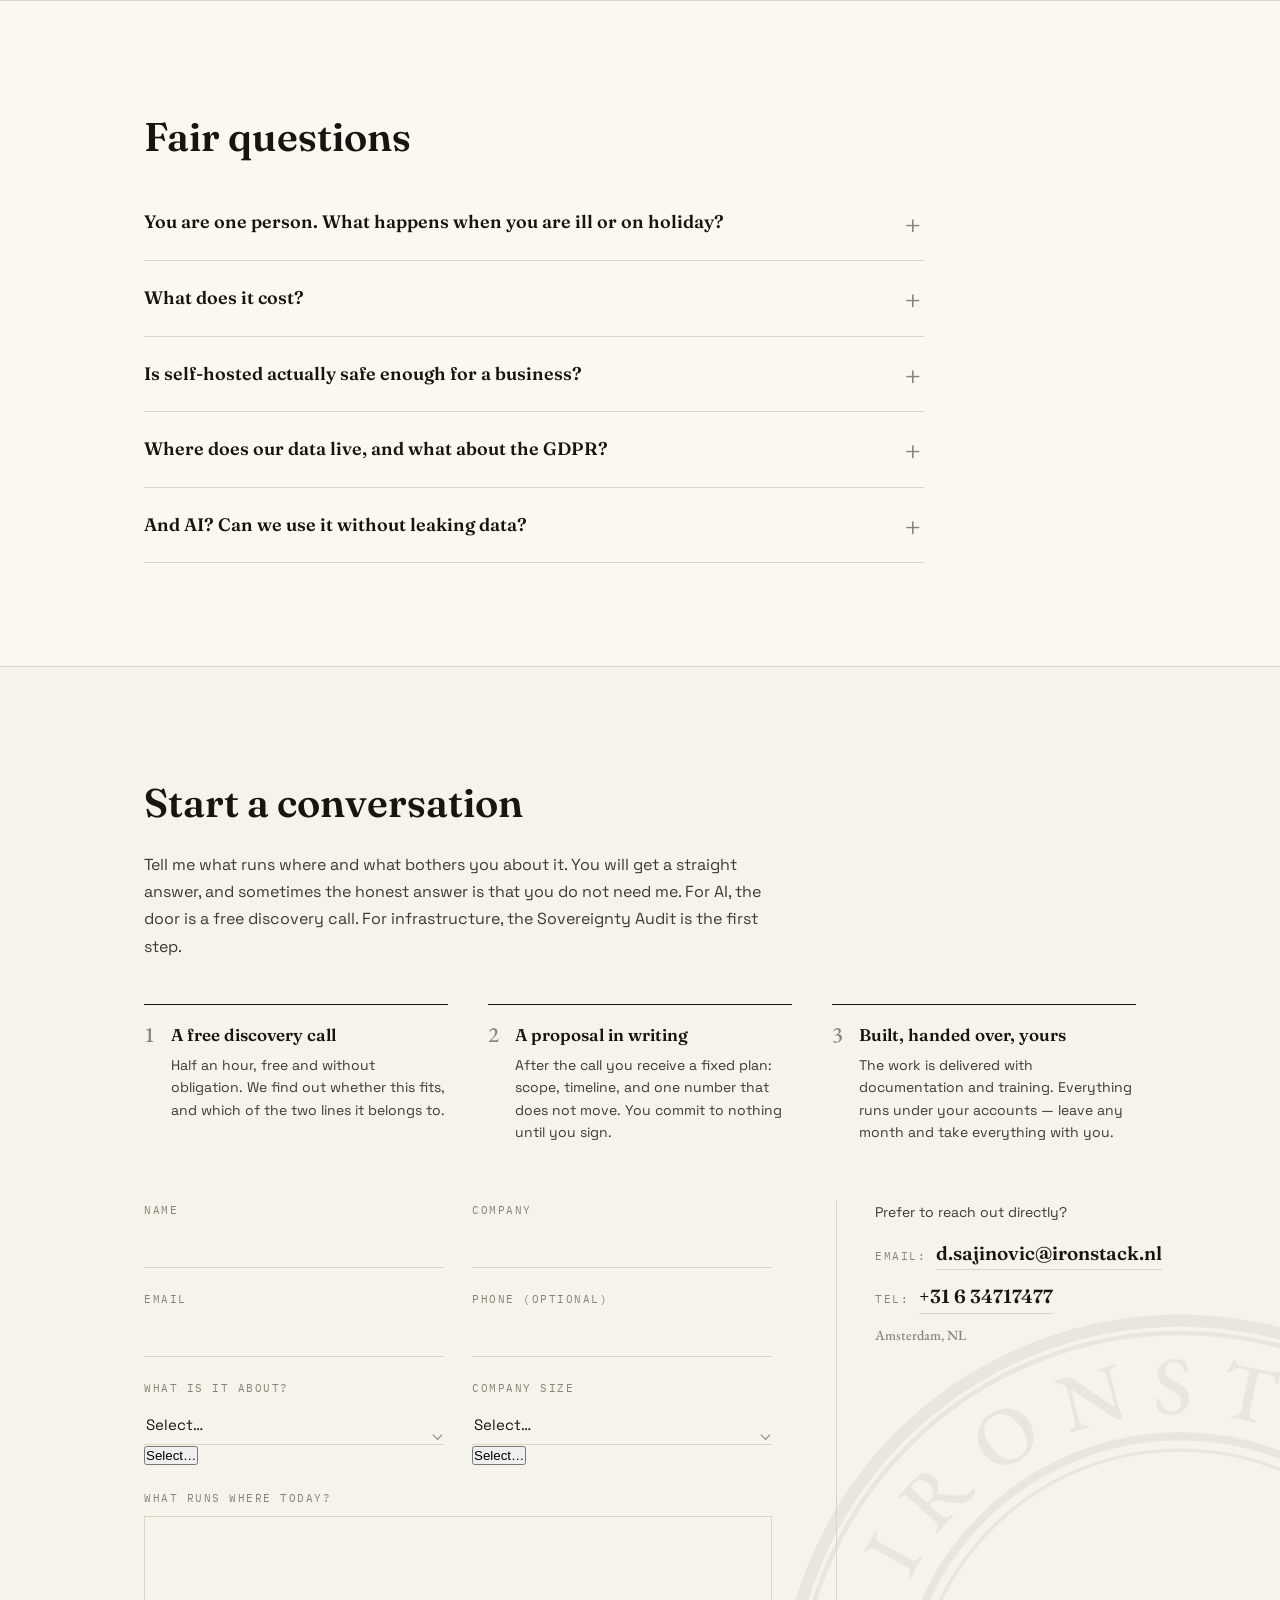
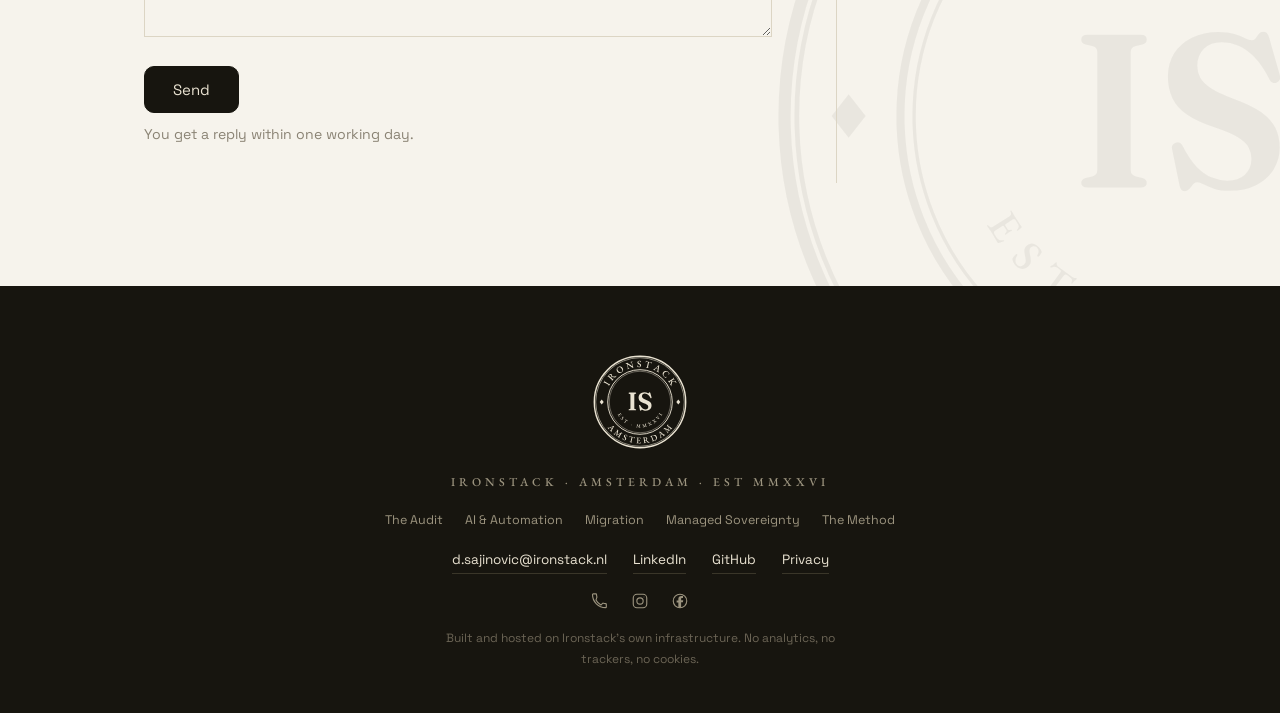
==== commit 52a223f5: "Remove the Stack Register page Same reasoning as the earlier Stack and homepage-proof removals: Stac" ====
--- a/index.html
+++ b/index.html
@@ -115,9 +115,8 @@
           <a href="/replace/microsoft-365.html">Microsoft 365</a>
         </div>
         <div class="mega-col">
-          <p class="mega-label" data-i18n="menu.proof">PROOF &amp; METHOD</p>
+          <p class="mega-label" data-i18n="menu.proof">THE METHOD</p>
           <a href="/method.html" data-i18n="footer.method">The Method</a>
-          <a href="/stack-register.html" data-i18n="footer.register">Stack Register</a>
         </div>
       </div>
     </div>
@@ -442,7 +441,6 @@
     <a href="/migration.html" data-i18n="footer.migration">Migration</a>
     <a href="/managed-sovereignty.html" data-i18n="footer.managed">Managed Sovereignty</a>
     <a href="/method.html" data-i18n="footer.method">The Method</a>
-    <a href="/stack-register.html" data-i18n="footer.register">Stack Register</a>
   </div>
   <div class="footer-links">
     <a href="mailto:d.sajinovic@ironstack.nl">d.sajinovic@ironstack.nl</a>
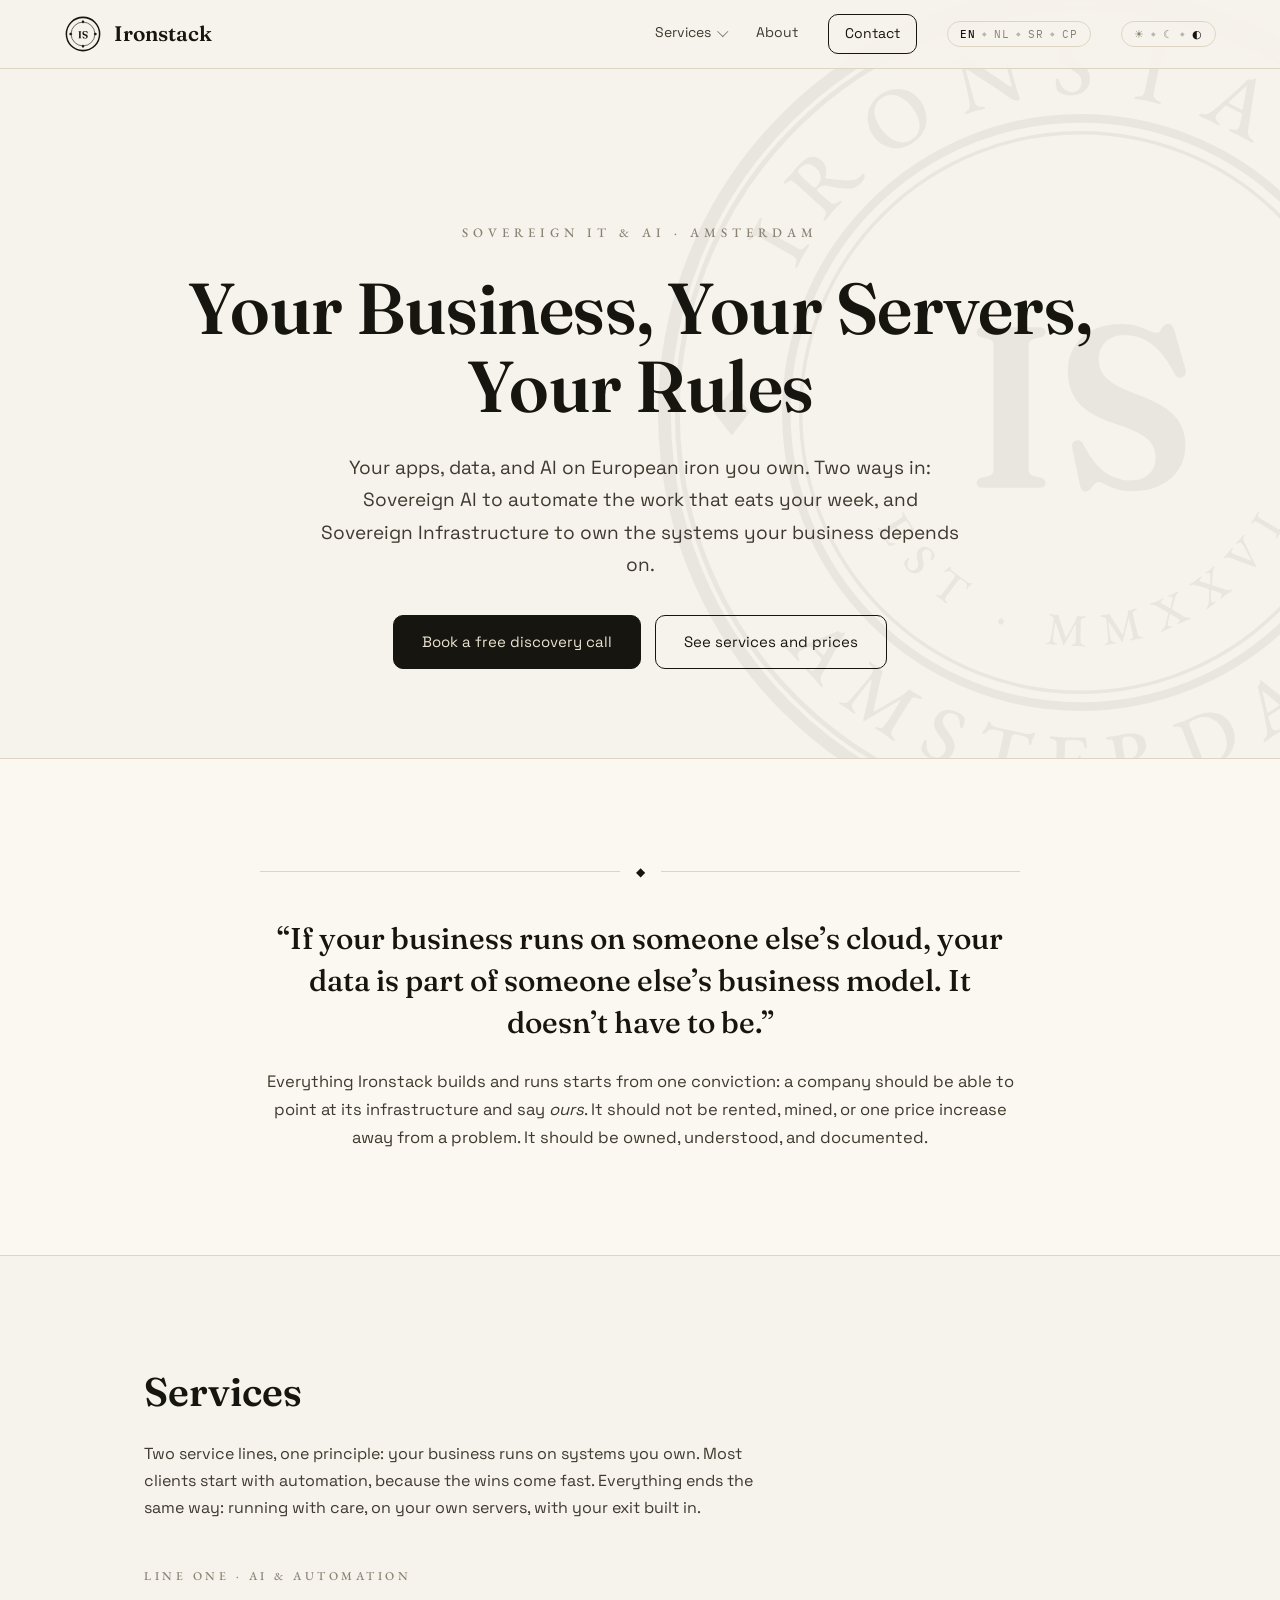
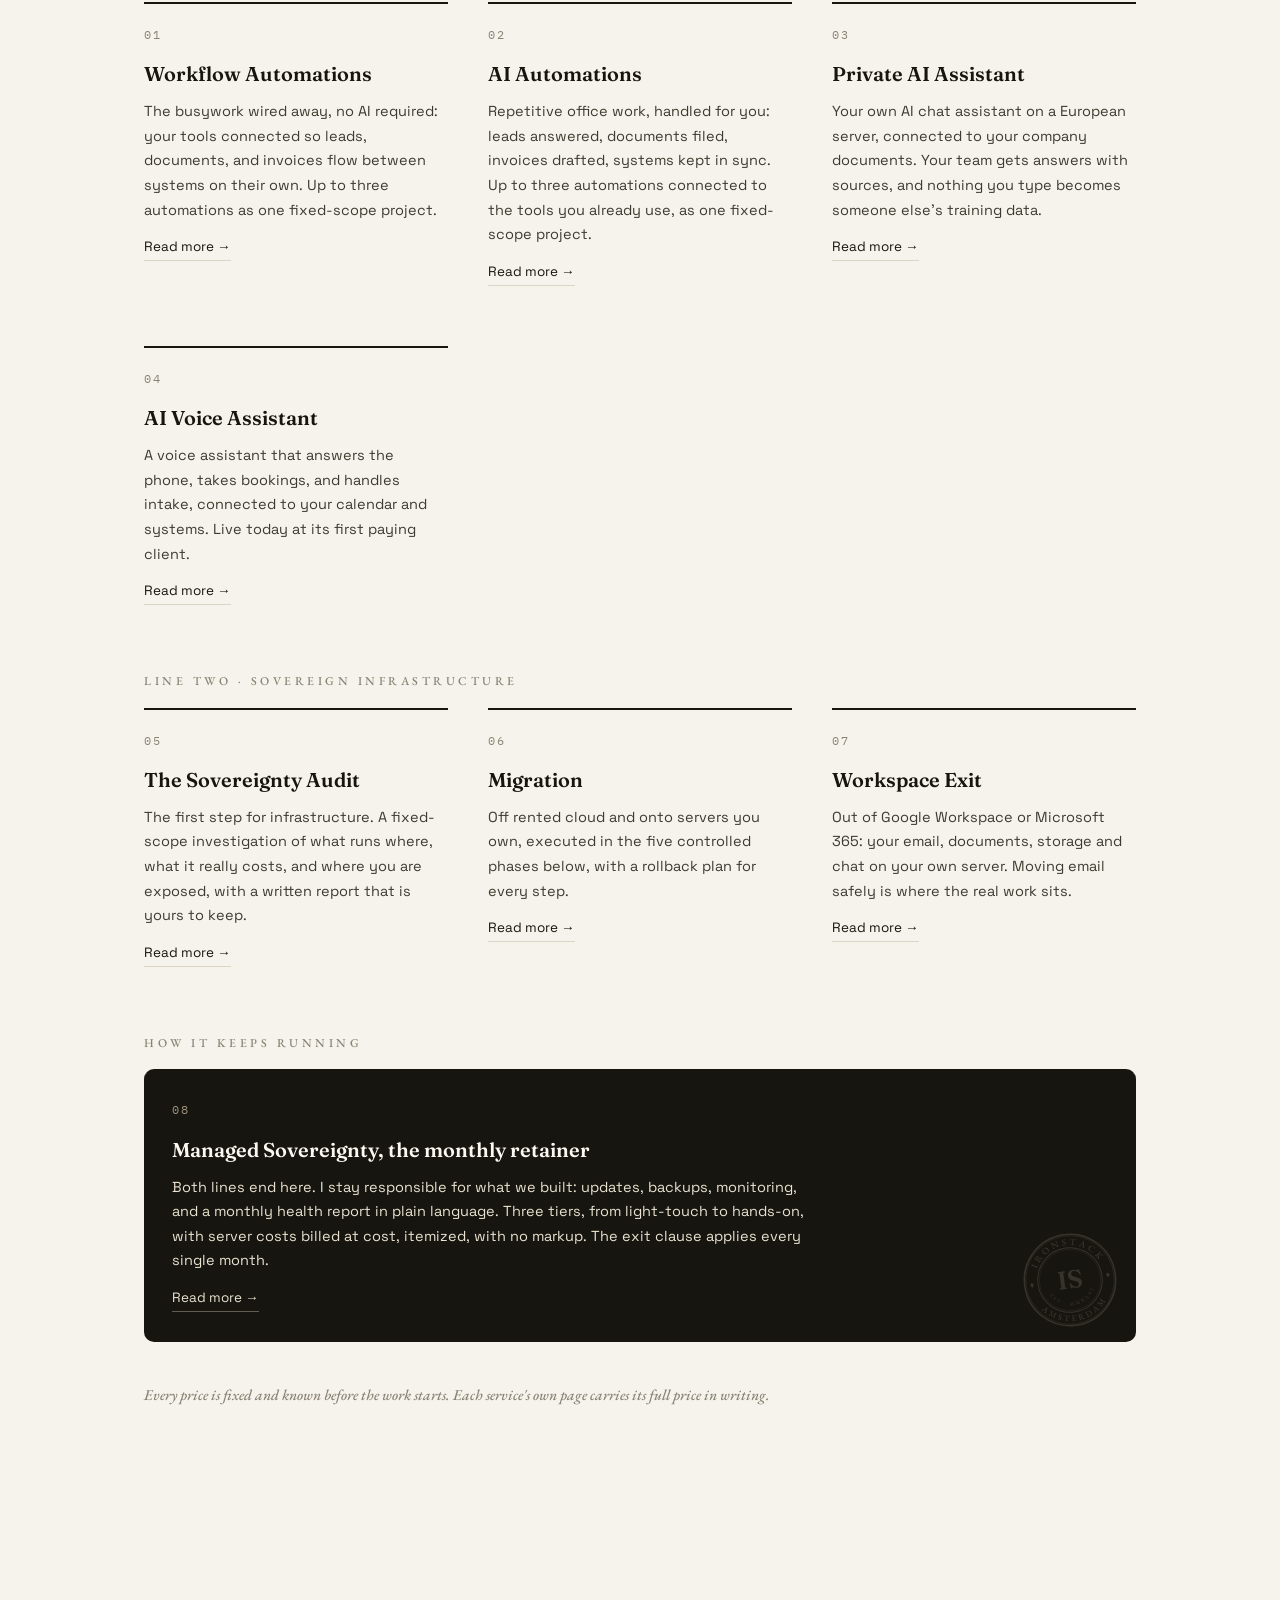
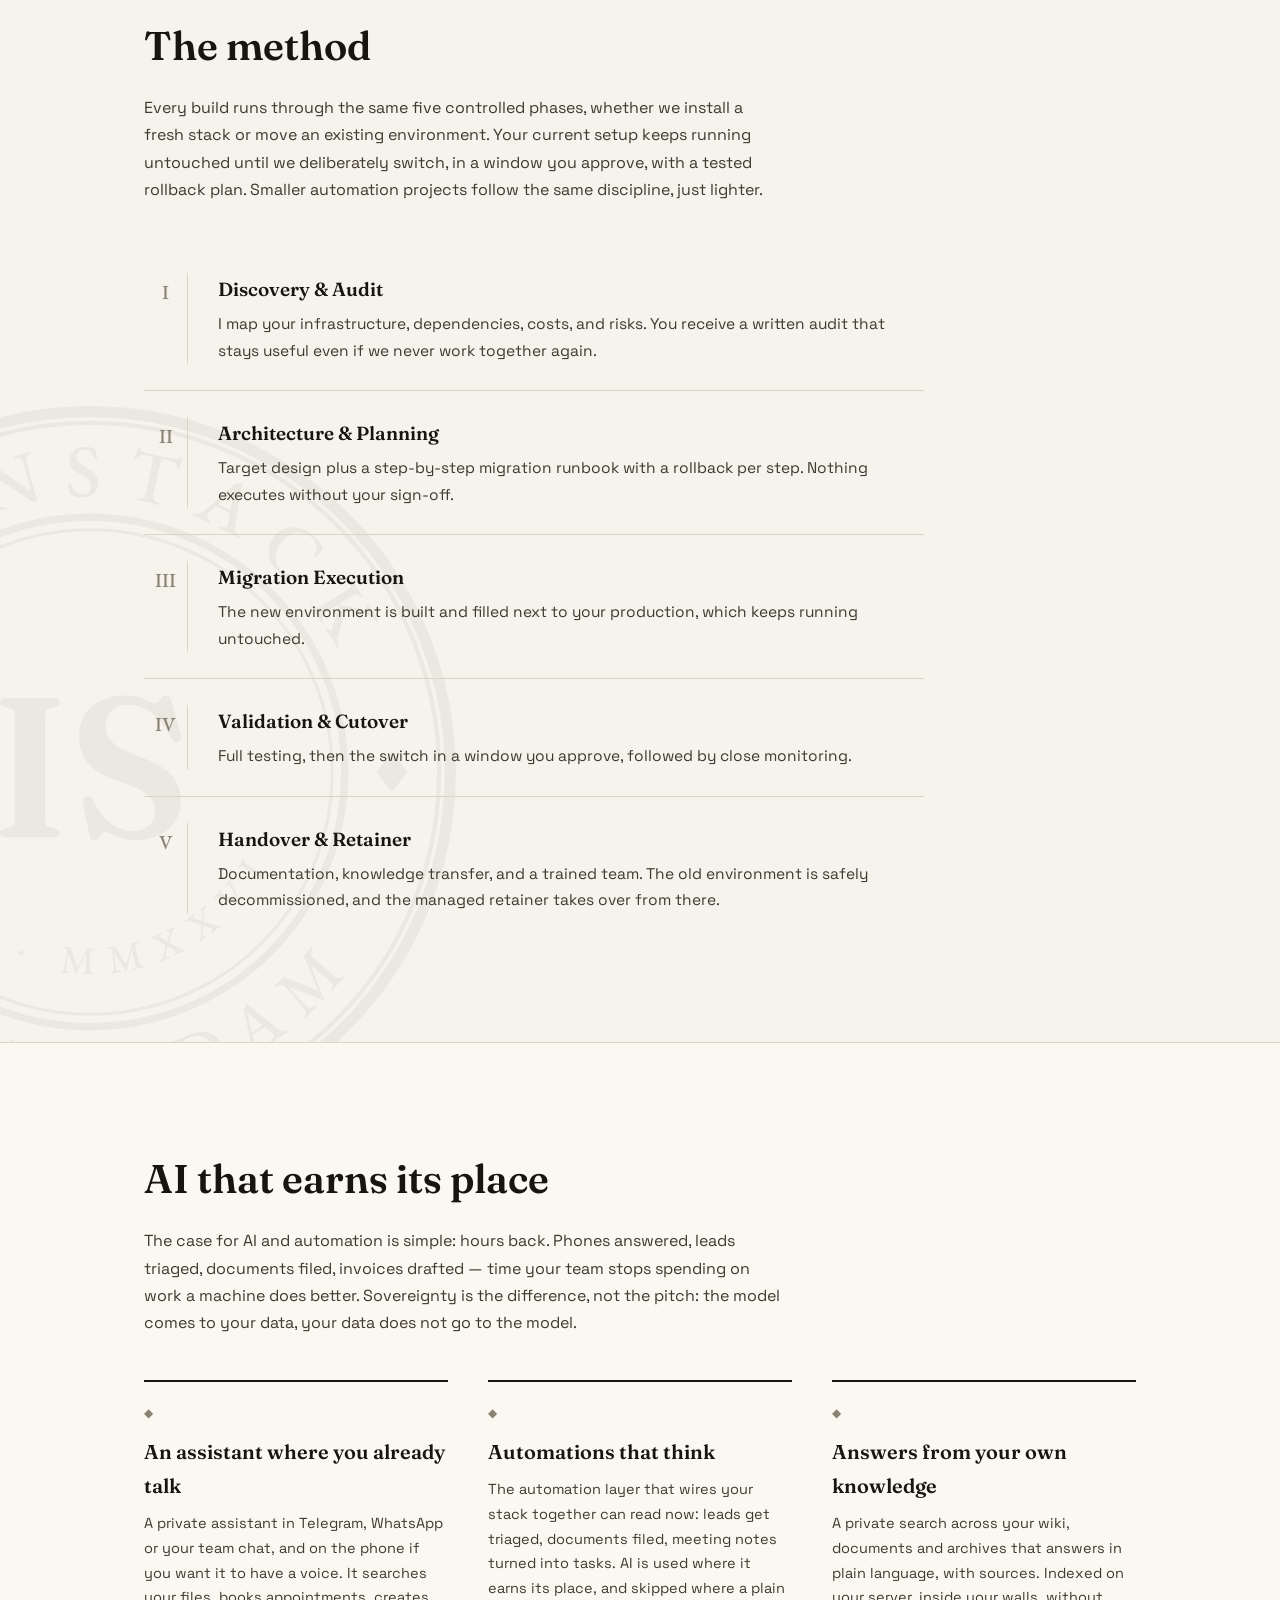
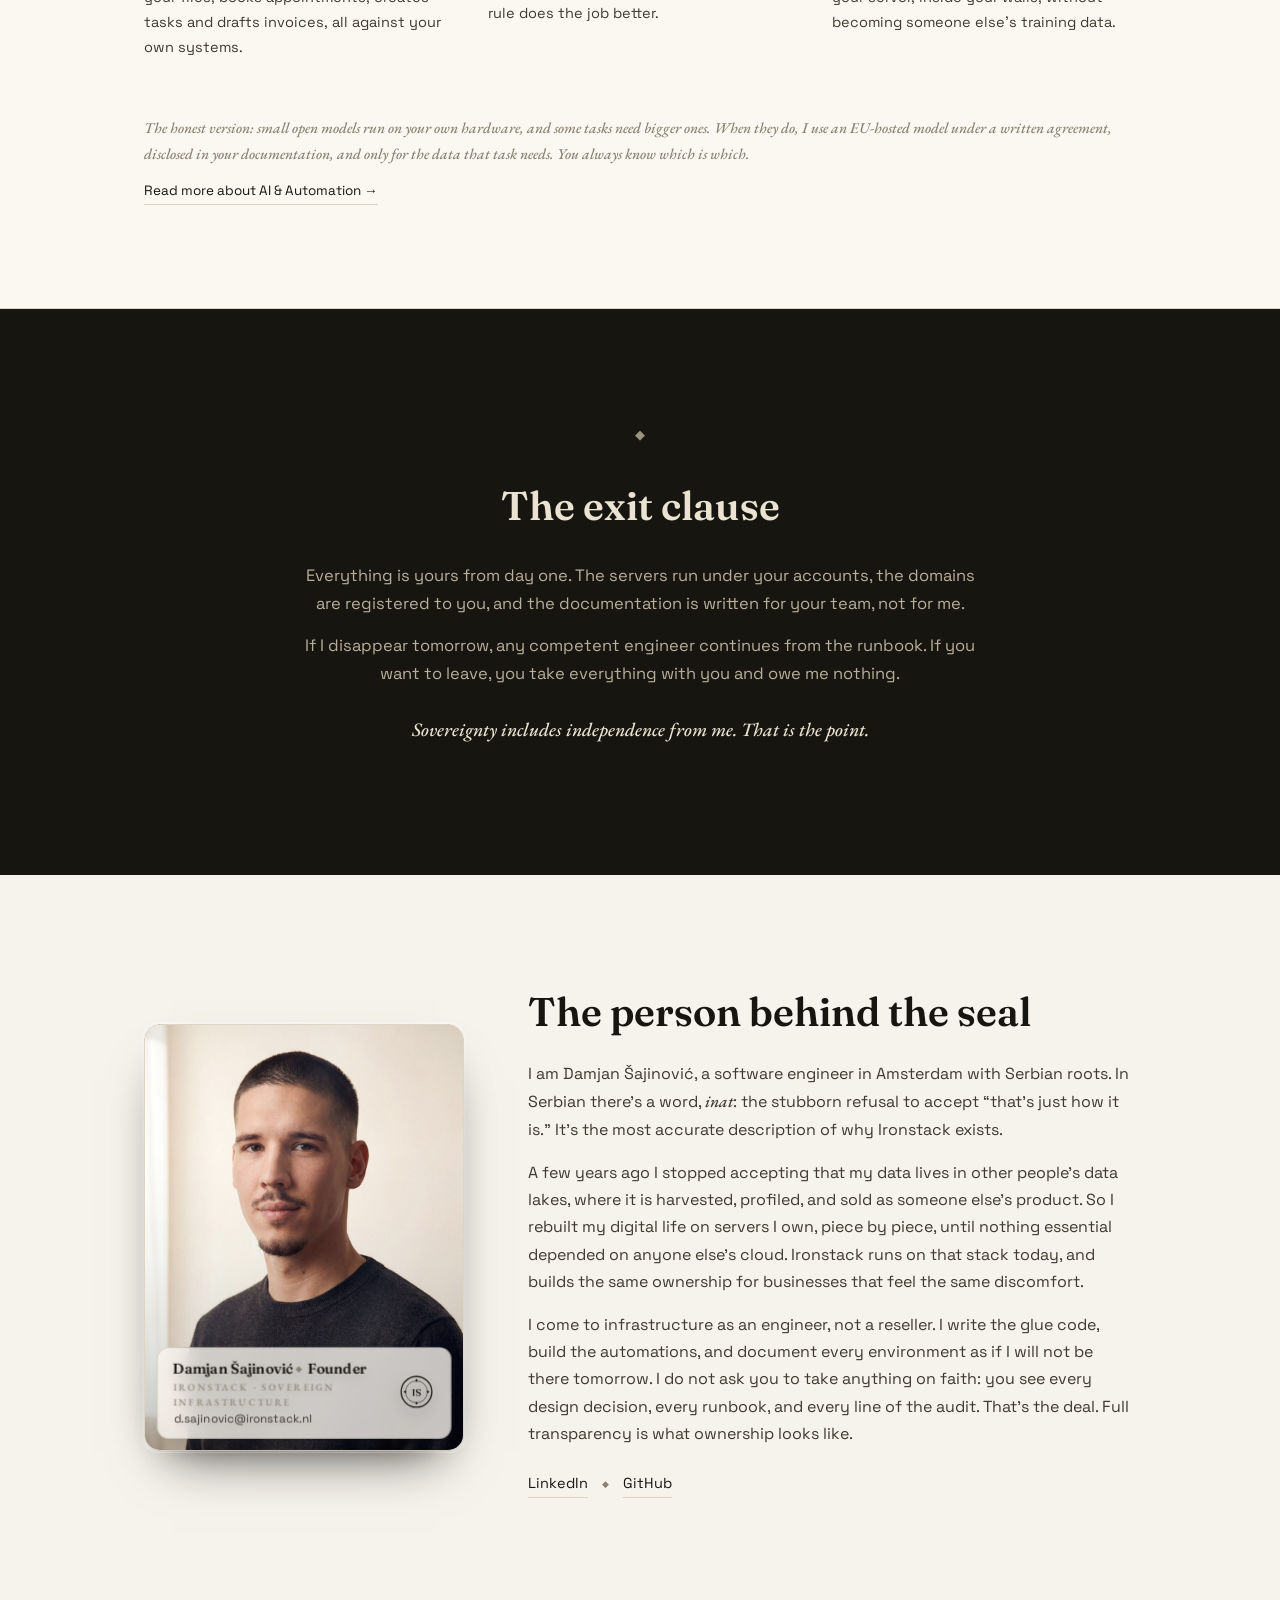
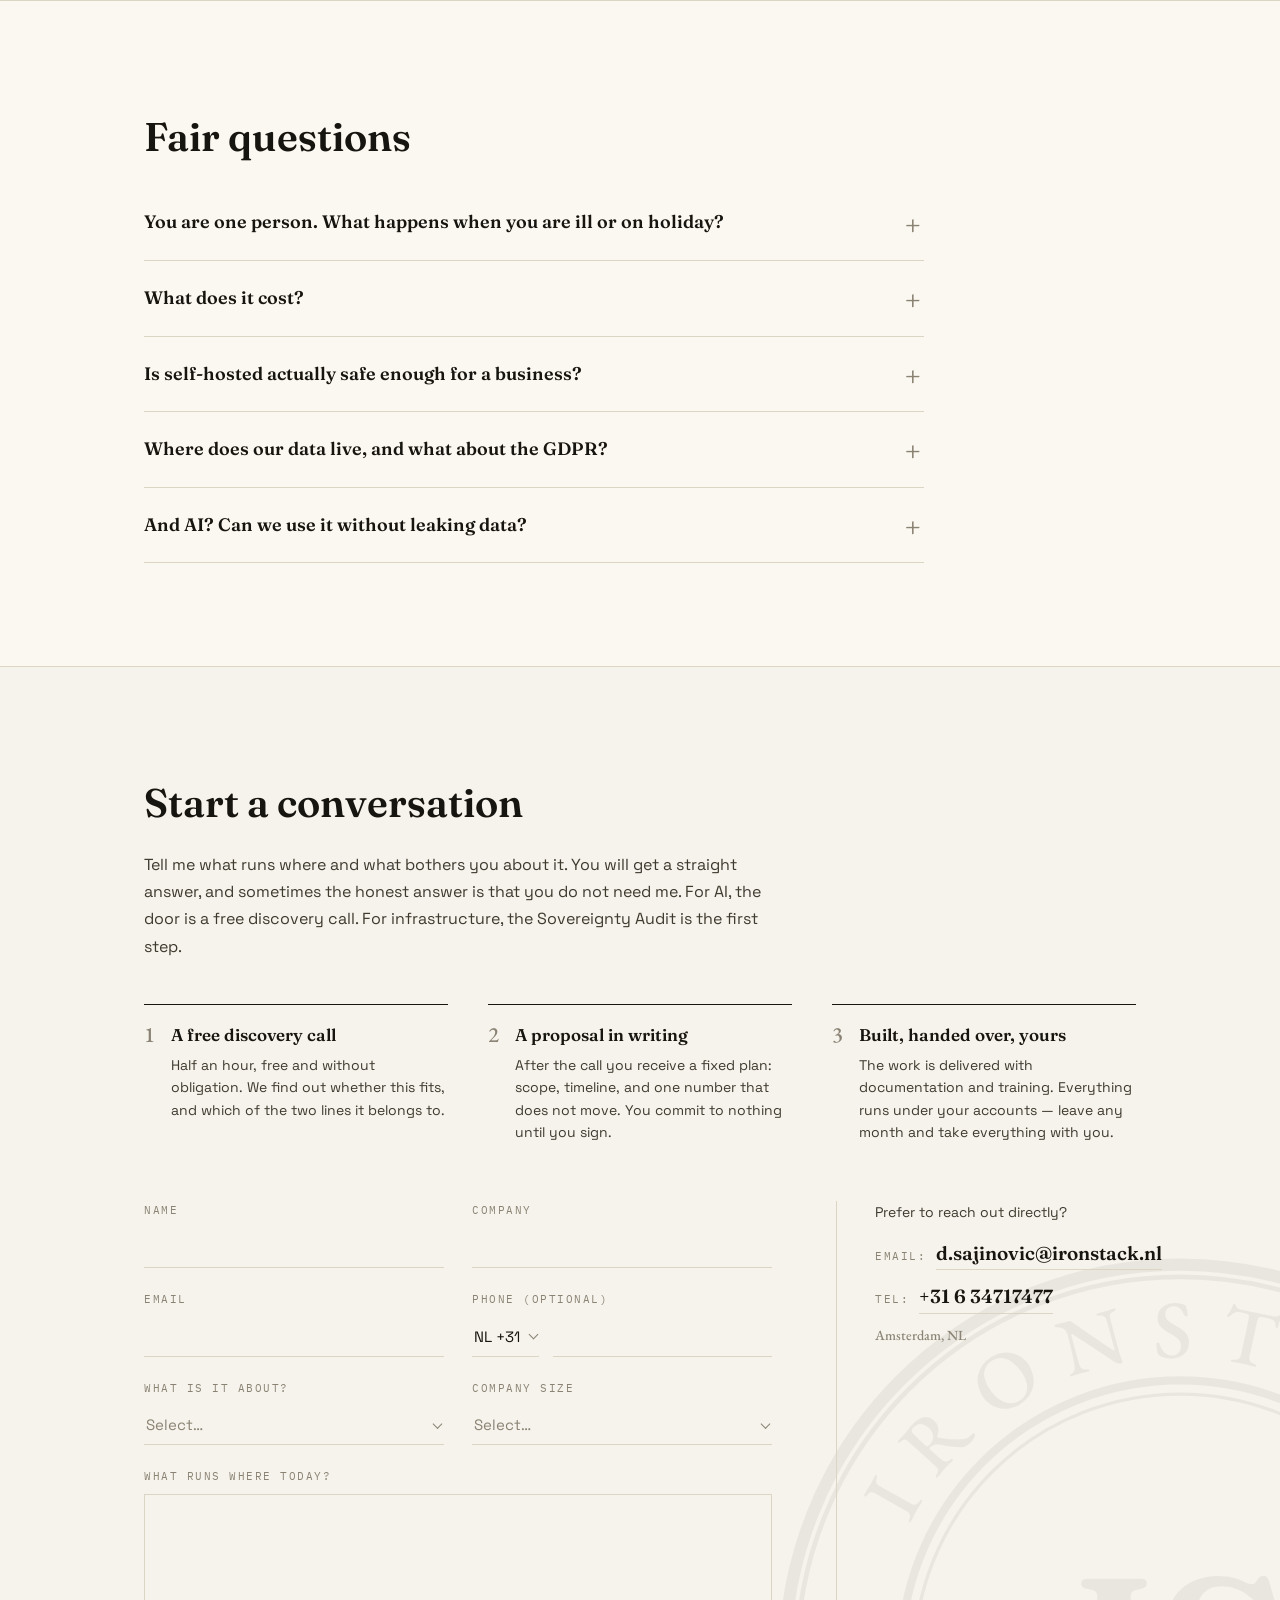
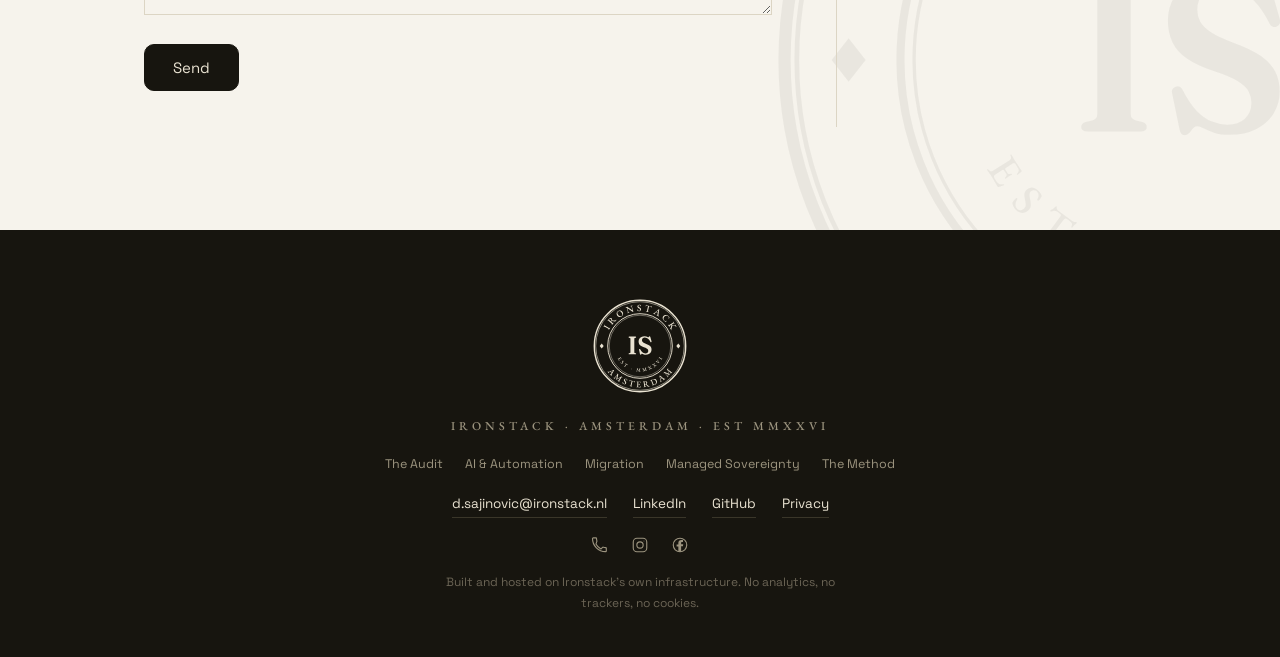
==== commit 29c6accf: "Merge main into feature branch, keeping stack.html and stack-register.html deleted main advanced wit" ====
--- a/index.html
+++ b/index.html
@@ -4,9 +4,9 @@
 <meta charset="UTF-8">
 <meta name="viewport" content="width=device-width, initial-scale=1, viewport-fit=cover">
 <title>Ironstack · Sovereign Infrastructure & AI · Amsterdam</title>
-<meta name="description" content="Ironstack moves businesses off Big Tech: your apps, data, and AI on your own European servers. Sovereign AI and sovereign infrastructure for Dutch SMBs, fixed prices, no lock-in. Amsterdam.">
+<meta name="description" content="Sovereign IT & AI: your apps, data, and AI on European iron you own. Sovereign AI and sovereign infrastructure for Dutch SMBs, fixed prices, no lock-in. Amsterdam.">
 <meta property="og:title" content="Ironstack · Sovereign IT">
-<meta property="og:description" content="Ironstack moves businesses off Big Tech: your apps, data, and AI on your own European servers. Fixed prices, your exit built in. Amsterdam.">
+<meta property="og:description" content="Sovereign IT & AI: your apps, data, and AI on European iron you own. Fixed prices, your exit built in. Amsterdam.">
 <meta property="og:type" content="website">
 <meta property="og:url" content="https://ironstack.nl">
 <link rel="canonical" href="https://ironstack.nl/">
@@ -20,7 +20,7 @@
   "@context": "https://schema.org",
   "@type": "ProfessionalService",
   "name": "Ironstack",
-  "description": "Ironstack moves businesses off Big Tech: your apps, data, and AI on your own European servers. Sovereign AI and sovereign infrastructure for Dutch SMBs, fixed prices in writing, no lock-in.",
+  "description": "Sovereign IT & AI: your apps, data, and AI on European iron you own. Sovereign AI and sovereign infrastructure for Dutch SMBs, fixed prices in writing, no lock-in.",
   "url": "https://ironstack.nl",
   "email": "d.sajinovic@ironstack.nl",
   "telephone": "+31634717477",
@@ -57,8 +57,8 @@
 <link rel="preload" href="assets/fonts/Fraunces-600-normal.woff2" as="font" type="font/woff2" crossorigin blocking="render">
 <link rel="preload" href="assets/fonts/EBGaramond-500-normal.woff2" as="font" type="font/woff2" crossorigin blocking="render">
 <link rel="preload" href="assets/fonts/SpaceGrotesk-500-normal.woff2" as="font" type="font/woff2" crossorigin blocking="render">
-<link rel="stylesheet" href="css/fonts.css?v=60">
-<link rel="stylesheet" href="css/style.css?v=60">
+<link rel="stylesheet" href="css/fonts.css?v=66">
+<link rel="stylesheet" href="css/style.css?v=66">
 <script type="application/ld+json">
 {
   "@context": "https://schema.org",
@@ -103,6 +103,7 @@
           <a href="/audit.html" data-i18n="footer.audit">The Audit</a>
           <a href="/ai-automation.html" data-i18n="footer.ai">AI &amp; Automation</a>
           <a href="/migration.html" data-i18n="footer.migration">Migration</a>
+          <a href="/method.html" data-i18n="footer.method">The Method</a>
         </div>
         <div class="mega-col">
           <p class="mega-label" data-i18n="services.g3">HOW IT KEEPS RUNNING</p>
@@ -114,10 +115,6 @@
           <a href="/replace/hubspot.html">HubSpot</a>
           <a href="/replace/microsoft-365.html">Microsoft 365</a>
         </div>
-        <div class="mega-col">
-          <p class="mega-label" data-i18n="menu.proof">THE METHOD</p>
-          <a href="/method.html" data-i18n="footer.method">The Method</a>
-        </div>
       </div>
     </div>
     <a href="/#about" data-i18n="nav.about">About</a>
@@ -136,7 +133,7 @@
   <div class="bg-mark bg-seal-hero" aria-hidden="true"></div>
   <p class="kicker" data-i18n="hero.kicker">SOVEREIGN IT & AI · AMSTERDAM</p>
   <h1 data-i18n="hero.title">Your Business, Your Servers, Your Rules</h1>
-  <p class="hero-sub" data-i18n="hero.sub">Your apps, data, and AI on your own European servers. Two ways in: Sovereign AI for assistants and automation that keep company data away from US tech firms, and Sovereign Infrastructure for the systems your business runs on.</p>
+  <p class="hero-sub" data-i18n="hero.sub">Your apps, data, and AI on European iron you own. Two ways in: Sovereign AI to automate the work that eats your week, and Sovereign Infrastructure to own the systems your business depends on.</p>
   <div class="hero-ctas">
     <a class="btn btn-primary" href="#contact" data-i18n="hero.cta1">Book a free discovery call</a>
     <a class="btn btn-ghost" href="#services" data-i18n="hero.cta2">See services and prices</a>
@@ -321,7 +318,7 @@
       <div class="tilt-tag">
         <div class="tag-plate" aria-hidden="true"></div>
         <div class="tilt-tag-text">
-          <strong>Damjan Šajinović ◆&nbsp;Founder</strong>
+          <strong>Damjan Šajinović <span class="tag-diamond" aria-hidden="true">◆</span>&nbsp;Founder</strong>
           <span>IRONSTACK · SOVEREIGN INFRASTRUCTURE</span>
           <a href="mailto:d.sajinovic@ironstack.nl">d.sajinovic@ironstack.nl</a>
         </div>
@@ -389,7 +386,61 @@
       </div>
       <div class="form-row">
         <label><span data-i18n="contact.email">Email</span><input type="email" name="email" required autocomplete="email"></label>
-        <label><span data-i18n="contact.phone">Phone (optional)</span><input type="tel" name="phone" autocomplete="tel"></label>
+        <label><span data-i18n="contact.phone">Phone (optional)</span><span class="phone-group"><span class="cc-picker"><select name="phoneCountry" aria-label="Country code" autocomplete="tel-country-code">
+          <option value="NL" selected>NL +31</option>
+          <option value="BE">BE +32</option>
+          <option value="DE">DE +49</option>
+          <option value="FR">FR +33</option>
+          <option value="GB">GB +44</option>
+          <option value="IE">IE +353</option>
+          <option value="LU">LU +352</option>
+          <option value="AT">AT +43</option>
+          <option value="CH">CH +41</option>
+          <option value="ES">ES +34</option>
+          <option value="PT">PT +351</option>
+          <option value="IT">IT +39</option>
+          <option value="GR">GR +30</option>
+          <option value="DK">DK +45</option>
+          <option value="SE">SE +46</option>
+          <option value="NO">NO +47</option>
+          <option value="FI">FI +358</option>
+          <option value="IS">IS +354</option>
+          <option value="PL">PL +48</option>
+          <option value="CZ">CZ +420</option>
+          <option value="SK">SK +421</option>
+          <option value="HU">HU +36</option>
+          <option value="RO">RO +40</option>
+          <option value="BG">BG +359</option>
+          <option value="HR">HR +385</option>
+          <option value="SI">SI +386</option>
+          <option value="RS">RS +381</option>
+          <option value="BA">BA +387</option>
+          <option value="ME">ME +382</option>
+          <option value="MK">MK +389</option>
+          <option value="AL">AL +355</option>
+          <option value="EE">EE +372</option>
+          <option value="LV">LV +371</option>
+          <option value="LT">LT +370</option>
+          <option value="UA">UA +380</option>
+          <option value="TR">TR +90</option>
+          <option value="US">US +1</option>
+          <option value="CA">CA +1</option>
+          <option value="MX">MX +52</option>
+          <option value="BR">BR +55</option>
+          <option value="AR">AR +54</option>
+          <option value="AU">AU +61</option>
+          <option value="NZ">NZ +64</option>
+          <option value="ZA">ZA +27</option>
+          <option value="IL">IL +972</option>
+          <option value="AE">AE +971</option>
+          <option value="SA">SA +966</option>
+          <option value="IN">IN +91</option>
+          <option value="SG">SG +65</option>
+          <option value="HK">HK +852</option>
+          <option value="JP">JP +81</option>
+          <option value="KR">KR +82</option>
+          <option value="CN">CN +86</option>
+        </select></span><input type="tel" name="phone" autocomplete="tel-national"></span></label>
       </div>
       <div class="form-row">
         <label><span data-i18n="contact.reason">What is it about?</span><span class="select-wrap"><select name="reason">
@@ -411,7 +462,6 @@
       <label><span data-i18n="contact.message">What runs where today?</span><textarea name="message" rows="5" required></textarea></label>
       <label class="hp-field" aria-hidden="true"><span>Leave this field empty</span><input type="text" name="website" tabindex="-1" autocomplete="off"></label>
       <button type="submit" class="btn btn-primary" data-i18n="contact.send">Send</button>
-      <p class="form-note" data-i18n="contact.response">You get a reply within one working day.</p>
       <p class="form-status" id="formStatus" role="status"></p>
     </form>
     </div>
@@ -456,7 +506,30 @@
   <p class="footer-fine" data-i18n="footer.fine">Built and hosted on Ironstack’s own infrastructure. No analytics, no trackers, no cookies.</p>
 </footer>
 
-<script src="js/i18n-data.js?v=60"></script>
-<script src="js/main.js?v=60"></script>
+<!-- lead form result dialog -->
+<div class="lead-modal" id="leadModal" hidden>
+  <div class="lead-modal-backdrop" data-close></div>
+  <div class="lead-modal-panel" role="dialog" aria-modal="true" aria-labelledby="leadModalTitle">
+    <div class="lead-modal-seal" aria-hidden="true"></div>
+    <h3 class="lead-modal-title" id="leadModalTitle" data-i18n="contact.okTitle">Received.</h3>
+    <p class="lead-modal-body" data-i18n="contact.okBody">Your message is in. You hear from me within one business day.</p>
+    <button type="button" class="btn btn-primary lead-modal-close" data-close data-i18n="contact.okClose">Close</button>
+  </div>
+</div>
+
+<!-- lead form problem dialog -->
+<div class="lead-modal" id="leadErrModal" hidden>
+  <div class="lead-modal-backdrop" data-close></div>
+  <div class="lead-modal-panel" role="alertdialog" aria-modal="true" aria-labelledby="leadErrTitle">
+    <div class="lead-modal-mark" aria-hidden="true">&#10005;</div>
+    <h3 class="lead-modal-title" id="leadErrTitle" data-i18n="contact.badTitle">Not sent yet.</h3>
+    <p class="lead-modal-body" data-i18n="contact.badBody">This still needs attention:</p>
+    <ul class="lead-modal-list" id="leadErrList"></ul>
+    <button type="button" class="btn btn-primary lead-modal-close" data-close data-i18n="contact.badClose">Back to the form</button>
+  </div>
+</div>
+
+<script src="js/i18n-data.js?v=66"></script>
+<script src="js/main.js?v=66"></script>
 </body>
 </html>
--- a/css/style.css
+++ b/css/style.css
@@ -333,6 +333,7 @@
 }
 .tilt-tag-text { display: flex; flex-direction: column; min-width: 0; transform-style: preserve-3d; }
 .tilt-tag-text strong { font-family: var(--serif); font-weight: 600; font-size: 14px; line-height: 1.25; white-space: nowrap; color: var(--ink); transform: translateZ(16px); text-shadow: 0 5px 12px rgba(23, 21, 15, 0.22); }
+.tilt-tag-text strong .tag-diamond { font-size: 7.5px; vertical-align: 2px; }
 .tilt-tag-text span { font-family: var(--garamond); font-size: 9.5px; line-height: 1.45; letter-spacing: 2px; color: var(--muted); margin: 4px 0; transform: translateZ(10px); text-shadow: 0 3px 8px rgba(23, 21, 15, 0.16); }
 .tilt-tag-text a { font-size: 11.5px; line-height: 1.2; color: var(--body); text-decoration: none; white-space: nowrap; overflow: hidden; text-overflow: ellipsis; transform: translateZ(6px); text-shadow: 0 3px 8px rgba(23, 21, 15, 0.14); }
 .tilt-tag-text a:hover { color: var(--ink); }
@@ -370,6 +371,65 @@
 .lead-form input:focus, .lead-form select:focus { outline: none; border-bottom-color: var(--ink); }
 .lead-form textarea:focus { outline: none; border-color: var(--ink); }
 .select-wrap:focus-within::after { border-color: var(--ink); }
+/* phone splits into a narrow country-code picker and the number itself */
+.phone-group { display: flex; gap: 14px; align-items: flex-end; }
+.phone-group .cc-picker { flex: 0 0 auto; position: relative; }
+.phone-group select { width: auto; }
+.phone-group input[type="tel"] { flex: 1 1 auto; min-width: 0; }
+/* no-JS fallback keeps the native select, dressed with the usual chevron */
+.cc-picker:not(.enhanced)::after {
+  content: ''; position: absolute; right: 3px; top: 50%; width: 6px; height: 6px;
+  border-right: 1.5px solid var(--muted); border-bottom: 1.5px solid var(--muted);
+  transform: translateY(-65%) rotate(45deg); pointer-events: none;
+}
+.cc-picker.enhanced > select { display: none; }
+.cc-btn {
+  display: inline-flex; align-items: center; gap: 10px; cursor: pointer;
+  background: transparent; border: none; border-bottom: 1px solid var(--rule); border-radius: 0;
+  padding: 10px 2px; font-family: var(--sans); font-size: 15px; color: var(--ink);
+  transition: border-color .16s ease;
+}
+.cc-btn::after {
+  content: ''; width: 6px; height: 6px; margin-top: -3px;
+  border-right: 1.5px solid var(--muted); border-bottom: 1.5px solid var(--muted);
+  transform: rotate(45deg); transition: border-color .18s ease;
+}
+.cc-btn:hover { border-bottom-color: #B8B09C; }
+.cc-btn:focus { outline: none; border-bottom-color: var(--ink); }
+.cc-btn:hover::after, .cc-btn:focus::after { border-color: var(--ink); }
+.lead-form label.invalid .cc-btn { border-bottom-color: var(--err); }
+.lead-form label.valid .cc-btn { border-bottom-color: var(--ok); }
+/* the picker panel: a search field on top, the country register scrolling below it;
+   dressed like .select-menu so the form's dropdowns read as one family */
+.cc-panel {
+  position: absolute; left: 0; top: calc(100% + 6px); z-index: 70; display: block;
+  width: min(300px, 78vw);
+  background: color-mix(in srgb, var(--cream) 97%, transparent);
+  backdrop-filter: blur(8px); -webkit-backdrop-filter: blur(8px);
+  border: 1px solid var(--rule);
+  box-shadow: 0 26px 40px -28px rgba(23, 21, 15, 0.45);
+}
+.cc-panel[hidden] { display: none; }
+.cc-search {
+  width: 100%; background: transparent; border: none; border-bottom: 1px solid var(--rule);
+  padding: 11px 14px; font-family: var(--sans); font-size: 14px; color: var(--ink);
+}
+.cc-search:focus { outline: none; border-bottom-color: var(--ink); }
+.cc-list { list-style: none; margin: 0; padding: 6px 0; max-height: 234px; overflow-y: auto; overscroll-behavior: contain; }
+.cc-list li {
+  position: relative; display: flex; justify-content: space-between; align-items: baseline; gap: 14px;
+  padding: 9px 16px 9px 34px; cursor: pointer; font-family: var(--sans); font-size: 14.5px; color: var(--body);
+  transition: color .14s ease, background .14s ease;
+}
+.cc-list li[hidden] { display: none; }
+.cc-list li .cc-code { font-family: var(--mono); font-size: 12px; letter-spacing: 0.5px; color: var(--muted); }
+.cc-list li:hover, .cc-list li.active { color: var(--ink); background: color-mix(in srgb, var(--ink) 6%, transparent); }
+.cc-list li[aria-selected="true"], .cc-list li[aria-selected="true"] .cc-code { color: var(--ink); }
+.cc-list li[aria-selected="true"]::before {
+  content: '◆'; position: absolute; left: 15px; top: 50%; transform: translateY(-50%);
+  font-size: 8px; color: var(--muted);
+}
+[data-theme="dark"] .cc-panel { box-shadow: 0 26px 40px -28px rgba(0, 0, 0, 0.8); }
 /* Chrome/Safari autofill paints its own background; force it back to the page ground */
 .lead-form input:-webkit-autofill,
 .lead-form input:-webkit-autofill:hover,
@@ -818,3 +878,137 @@
 [data-theme="dark"] .tag-plate { background: rgba(20, 18, 13, 0.78); border-color: rgba(234, 227, 210, 0.16); box-shadow: 0 18px 34px -18px rgba(0, 0, 0, 0.8); }
 [data-theme="dark"] .tilt-tag-text strong { text-shadow: 0 5px 12px rgba(0, 0, 0, 0.55); }
 [data-theme="dark"] .tilt-tag-text span, [data-theme="dark"] .tilt-tag-text a { text-shadow: 0 3px 8px rgba(0, 0, 0, 0.45); }
+
+/* ---------- lead form: validation + submission feedback ----------
+   --err is functional feedback, not a brand accent: a brick red that sits
+   in the ink/cream world instead of alarm-red */
+:root { --err: #9C4130; }
+[data-theme="dark"] { --err: #D08E76; }
+
+.lead-form label.invalid > span:first-child { color: var(--err); }
+.lead-form label.invalid > span:first-child::after { content: ' ✕'; color: var(--err); font-family: var(--sans); letter-spacing: 0; }
+.lead-form label.invalid input,
+.lead-form label.invalid .select-btn,
+.lead-form label.invalid select { border-bottom-color: var(--err); }
+.lead-form label.invalid textarea { border-color: var(--err); }
+.form-status.error { color: var(--err); }
+.form-status.shake { animation: status-shake .45s ease; }
+@keyframes status-shake {
+  20% { transform: translateX(-6px); }
+  45% { transform: translateX(5px); }
+  70% { transform: translateX(-3px); }
+  90% { transform: translateX(2px); }
+}
+
+/* ---------- lead modal: the receipt ---------- */
+.lead-modal { position: fixed; inset: 0; z-index: 90; display: grid; place-items: center; padding: 22px; }
+.lead-modal[hidden] { display: none; }
+.lead-modal-backdrop {
+  position: absolute; inset: 0;
+  background: rgba(23, 21, 15, 0.44);
+  -webkit-backdrop-filter: blur(3px); backdrop-filter: blur(3px);
+  animation: lead-fade-in .3s ease both;
+}
+.lead-modal-panel {
+  position: relative; width: min(430px, 100%);
+  background: var(--paper); border: 1px solid var(--rule);
+  padding: 46px 42px 38px; text-align: center;
+  box-shadow: 0 34px 70px -32px rgba(23, 21, 15, 0.55);
+  animation: lead-panel-in .55s cubic-bezier(.16, 1, .3, 1) both;
+}
+.lead-modal-seal {
+  width: 78px; aspect-ratio: 1; margin: 0 auto 20px;
+  background: url('../assets/ironstack-seal-small-ink.svg') center/contain no-repeat;
+  animation: lead-seal-press .6s cubic-bezier(.16, 1.1, .3, 1) .22s both;
+}
+[data-theme="dark"] .lead-modal-seal { background-image: url('../assets/ironstack-seal-small-cream.svg'); }
+[data-theme="dark"] .lead-modal-panel { box-shadow: 0 34px 70px -32px rgba(0, 0, 0, 0.85); }
+/* the problem dialog: a crossed ring where the seal would sit, and the list of what to fix */
+.lead-modal-mark {
+  width: 78px; height: 78px; margin: 0 auto 20px;
+  border: 1.5px solid var(--err); border-radius: 50%;
+  display: grid; place-items: center;
+  font-family: var(--sans); font-size: 28px; line-height: 1; color: var(--err);
+  animation: lead-seal-press .6s cubic-bezier(.16, 1.1, .3, 1) .22s both;
+}
+.lead-modal-list {
+  list-style: none; margin: 0 0 28px; padding: 0;
+  font-family: var(--garamond); font-style: italic; font-size: 16.5px; line-height: 1.75; color: var(--body);
+}
+.lead-modal-list li::before { content: '✕'; color: var(--err); font-family: var(--sans); font-style: normal; font-size: 11px; margin-right: 9px; vertical-align: 1px; }
+.lead-modal-title { font-family: var(--serif); font-weight: 600; font-size: 30px; letter-spacing: .2px; color: var(--ink); margin-bottom: 10px; }
+.lead-modal-body { font-family: var(--garamond); font-style: italic; font-size: 17px; line-height: 1.55; color: var(--body); margin-bottom: 28px; }
+.lead-modal.closing .lead-modal-backdrop { animation: lead-fade-out .22s ease both; }
+.lead-modal.closing .lead-modal-panel { animation: lead-panel-out .22s ease both; }
+@keyframes lead-fade-in { from { opacity: 0; } }
+@keyframes lead-fade-out { to { opacity: 0; } }
+@keyframes lead-panel-in { from { opacity: 0; transform: translateY(28px) scale(.96); } }
+@keyframes lead-panel-out { to { opacity: 0; transform: translateY(12px) scale(.98); } }
+@keyframes lead-seal-press {
+  0%   { opacity: 0; transform: scale(1.65) rotate(-11deg); }
+  60%  { opacity: 1; transform: scale(.95) rotate(-1deg); }
+  80%  { transform: scale(1.03) rotate(-2.5deg); }
+  100% { opacity: 1; transform: scale(1) rotate(-2deg); }
+}
+@media (prefers-reduced-motion: reduce) {
+  .lead-modal-backdrop, .lead-modal-panel, .lead-modal-seal, .lead-modal-mark,
+  .lead-modal.closing .lead-modal-backdrop, .lead-modal.closing .lead-modal-panel { animation: none; }
+  .form-status.shake { animation: none; }
+}
+
+/* ---------- lead form: live positive feedback ----------
+   --ok is functional feedback like --err: a moss green that stays in the
+   ink/cream world. The check mark rides the label; the underline agrees. */
+:root { --ok: #55794B; }
+[data-theme="dark"] { --ok: #9CBF8D; }
+
+.lead-form label > span:first-child { transition: color .16s ease; }
+.lead-form label.valid > span:first-child { color: var(--ok); }
+.lead-form label.valid > span:first-child::after { content: ' ✓'; color: var(--ok); font-family: var(--sans); letter-spacing: 0; }
+.lead-form label.valid input,
+.lead-form label.valid .select-btn,
+.lead-form label.valid select { border-bottom-color: var(--ok); }
+.lead-form label.valid textarea { border-color: var(--ok); }
+
+/* ---------- styled select: the option list, in the site's own clothes ----------
+   The native select stays as the form field; .select-btn and .select-menu are
+   its face. The panel is kin to the nav's mega menu: cream over blur, hairline
+   border, soft shadow, diamond on the chosen entry. */
+.select-wrap.enhanced select { position: absolute; width: 1px; height: 1px; opacity: 0; pointer-events: none; }
+.select-btn {
+  width: 100%; text-align: left; cursor: pointer;
+  background: transparent; border: none; border-bottom: 1px solid var(--rule); border-radius: 0;
+  padding: 10px 20px 10px 2px; font-family: var(--sans); font-size: 15px; color: var(--ink);
+  transition: border-color .16s ease;
+}
+.select-btn.placeholder { color: var(--muted); }
+.select-btn:hover { border-bottom-color: #B8B09C; }
+.select-btn:focus { outline: none; border-bottom-color: var(--ink); }
+[data-theme="dark"] .select-btn:hover { border-bottom-color: #565040; }
+[data-theme="dark"] .select-btn:focus { border-bottom-color: var(--ink); }
+.select-wrap.open::after { transform: translateY(-25%) rotate(-135deg); border-color: var(--ink); }
+.select-menu {
+  position: absolute; top: calc(100% + 6px); left: 0; right: 0; z-index: 60;
+  margin: 0; padding: 6px 0; list-style: none;
+  background: color-mix(in srgb, var(--cream) 97%, transparent);
+  backdrop-filter: blur(8px); -webkit-backdrop-filter: blur(8px);
+  border: 1px solid var(--rule);
+  box-shadow: 0 26px 40px -28px rgba(23, 21, 15, 0.45);
+  opacity: 0; visibility: hidden; transform: translateY(-8px);
+  transition: opacity .2s ease, transform .3s cubic-bezier(.2, .6, .2, 1), visibility 0s linear .3s;
+}
+.select-wrap.open .select-menu {
+  opacity: 1; visibility: visible; transform: none;
+  transition: opacity .2s ease, transform .3s cubic-bezier(.2, .6, .2, 1);
+}
+[data-theme="dark"] .select-menu { box-shadow: 0 26px 40px -28px rgba(0, 0, 0, 0.8); }
+.select-opt { position: relative; padding: 9px 16px 9px 34px; font-size: 14.5px; color: var(--body); cursor: pointer; transition: color .14s ease, background .14s ease; }
+.select-opt.active { color: var(--ink); background: color-mix(in srgb, var(--ink) 6%, transparent); }
+.select-opt[aria-selected="true"] { color: var(--ink); }
+.select-opt[aria-selected="true"]::before {
+  content: '◆'; position: absolute; left: 15px; top: 50%; transform: translateY(-50%);
+  font-size: 8px; color: var(--muted);
+}
+@media (prefers-reduced-motion: reduce) {
+  .select-menu, .select-wrap.open .select-menu { transition: none; transform: none; }
+}
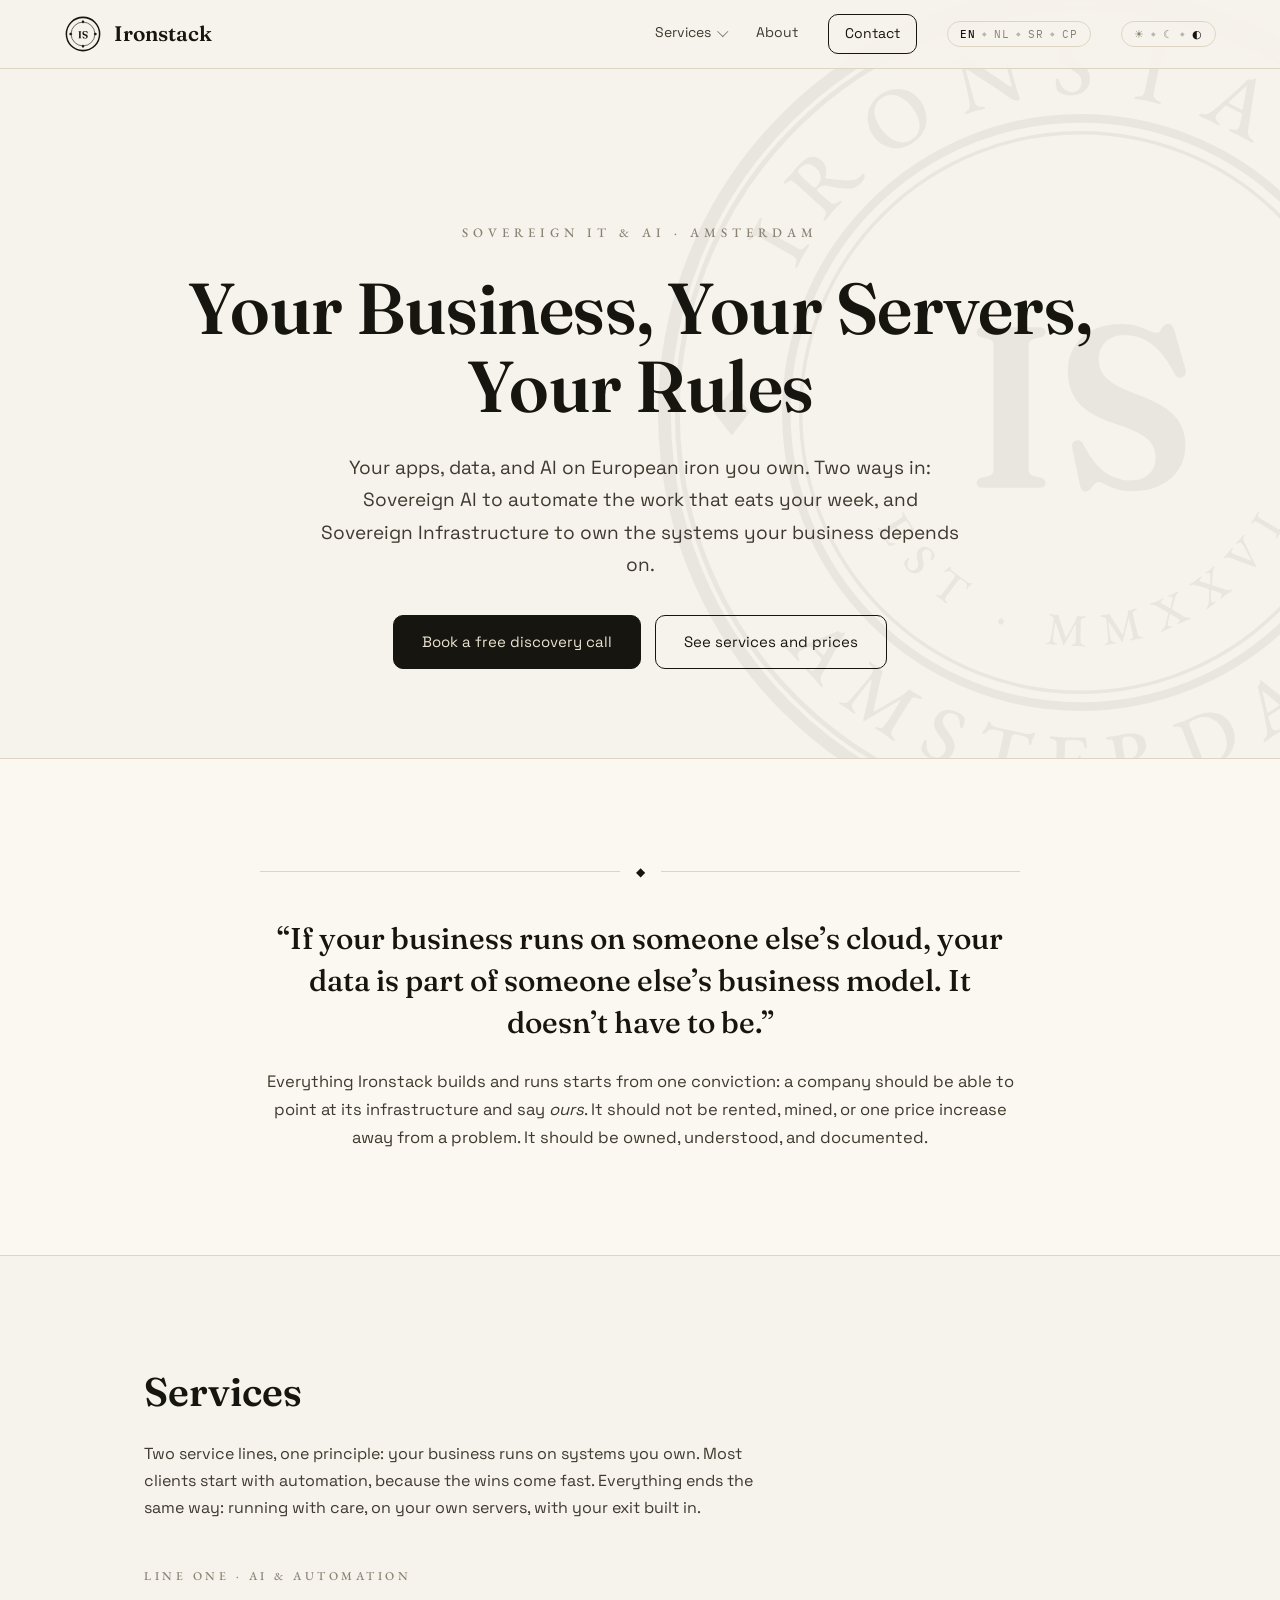
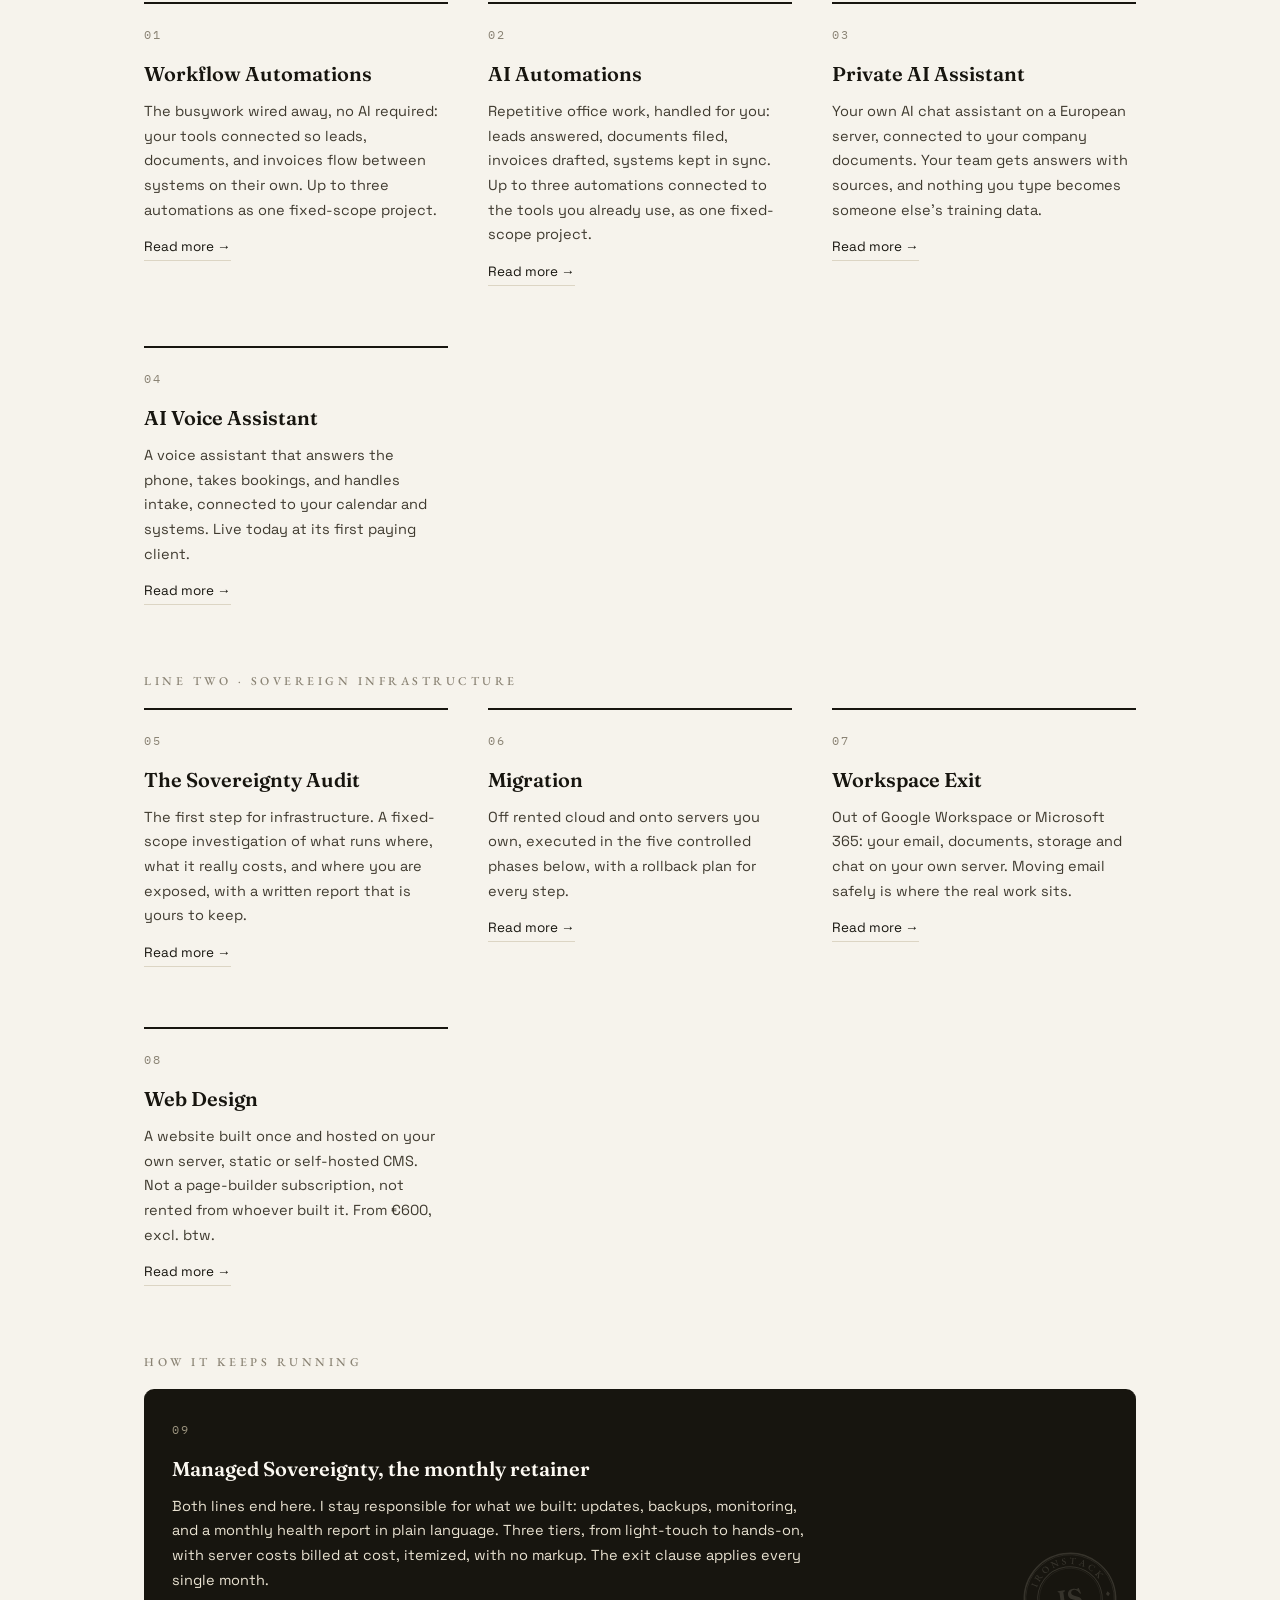
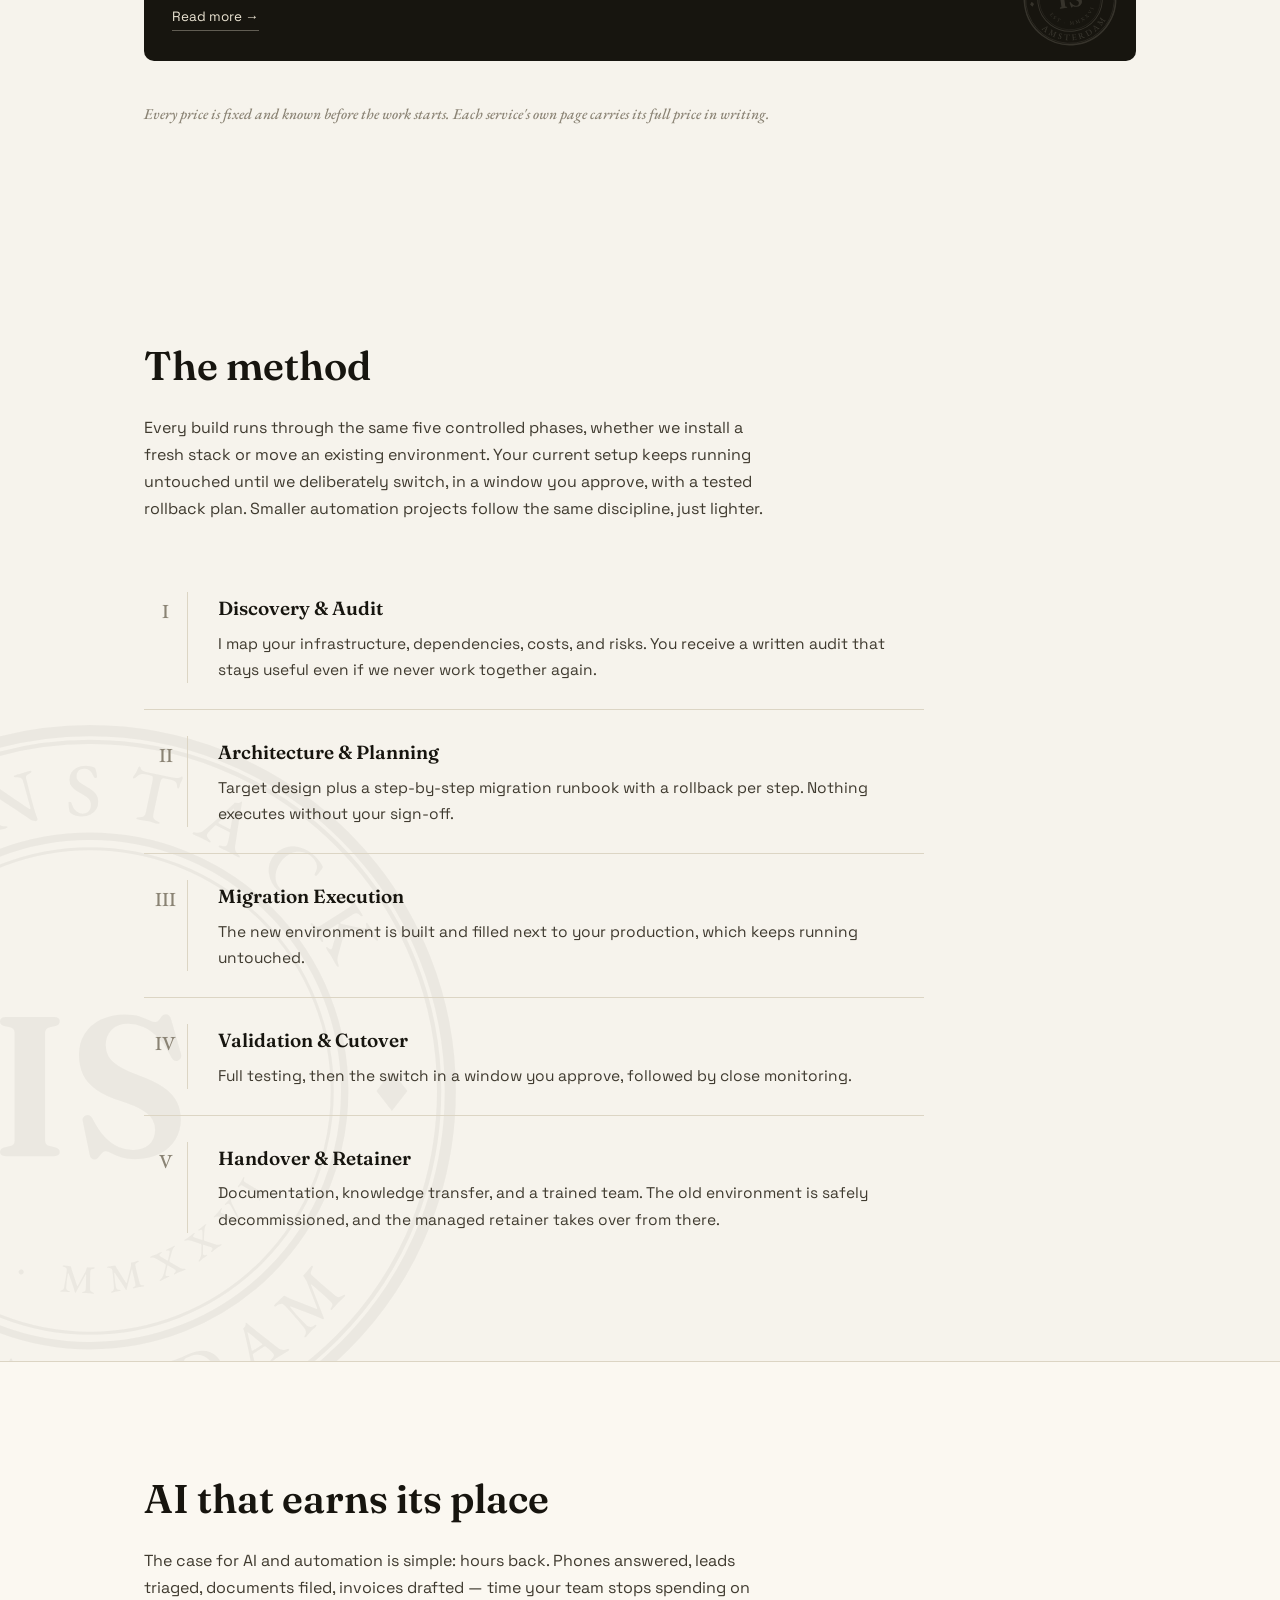
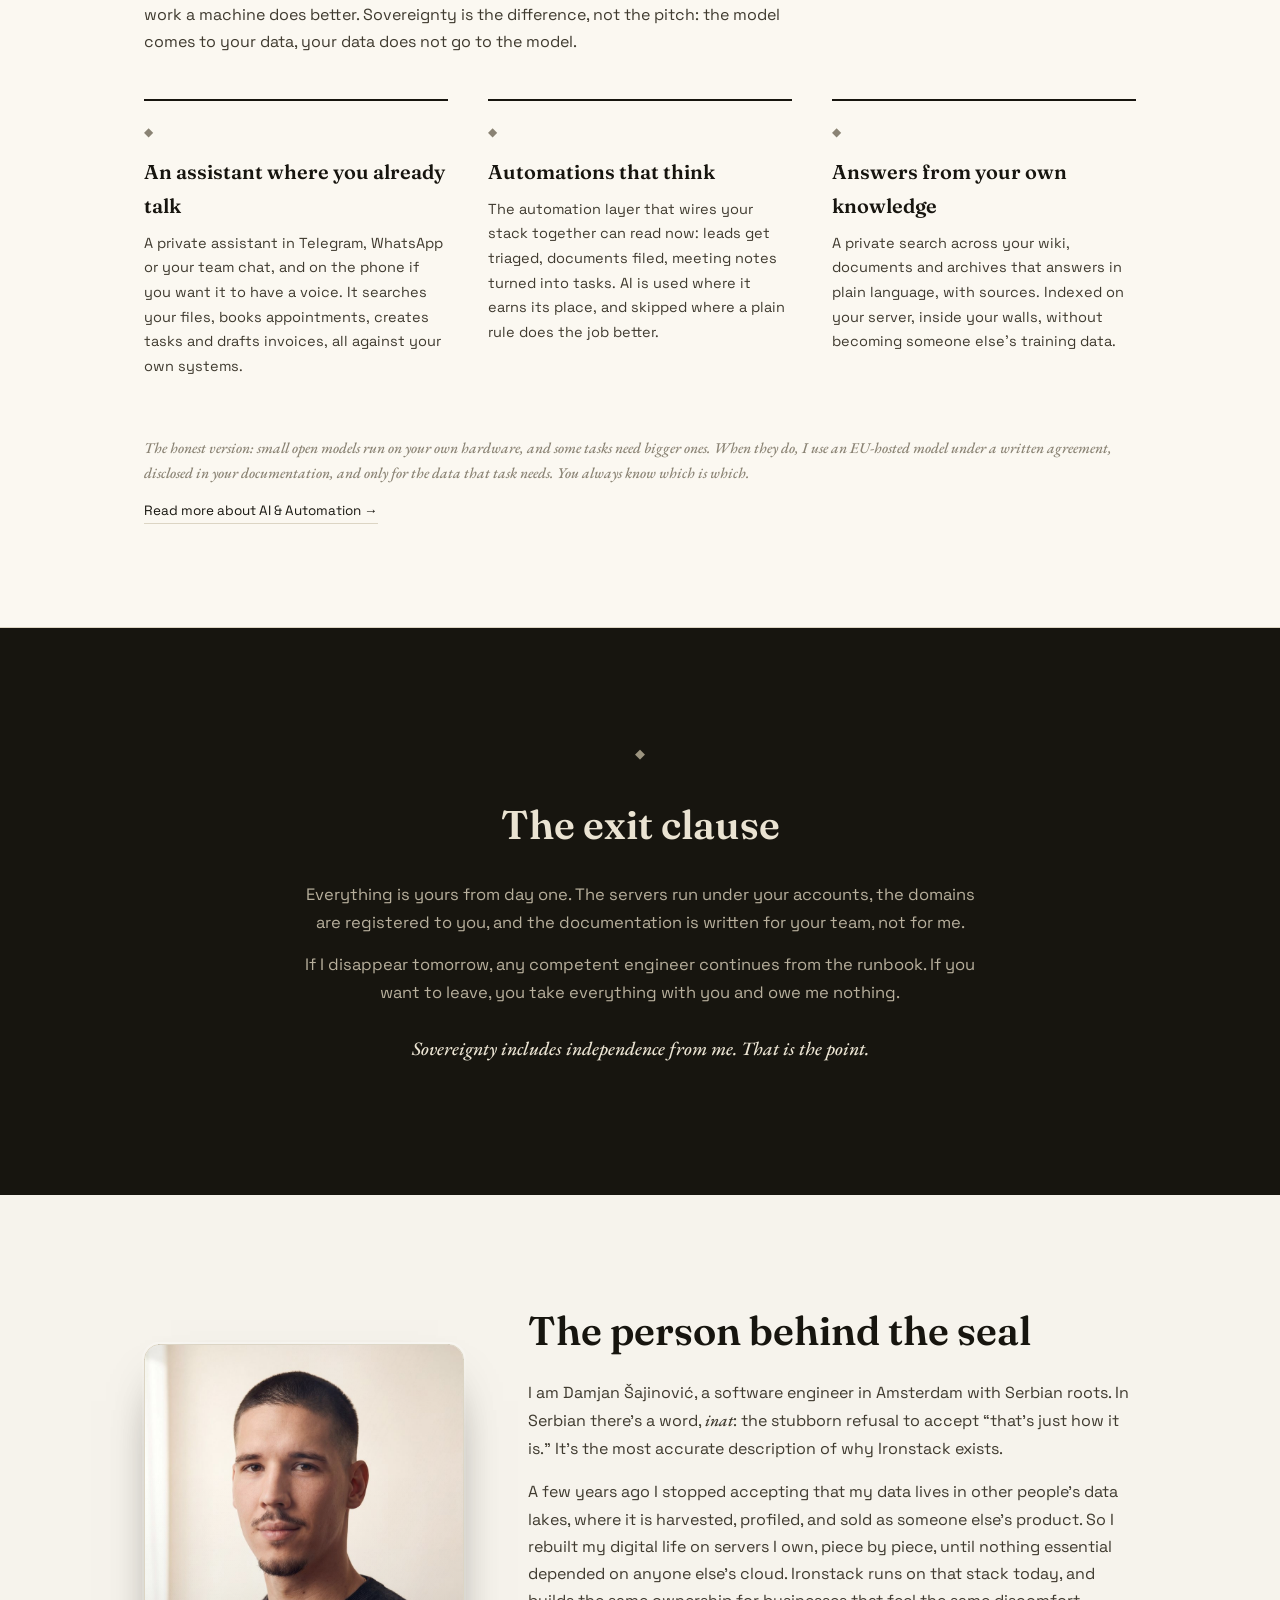
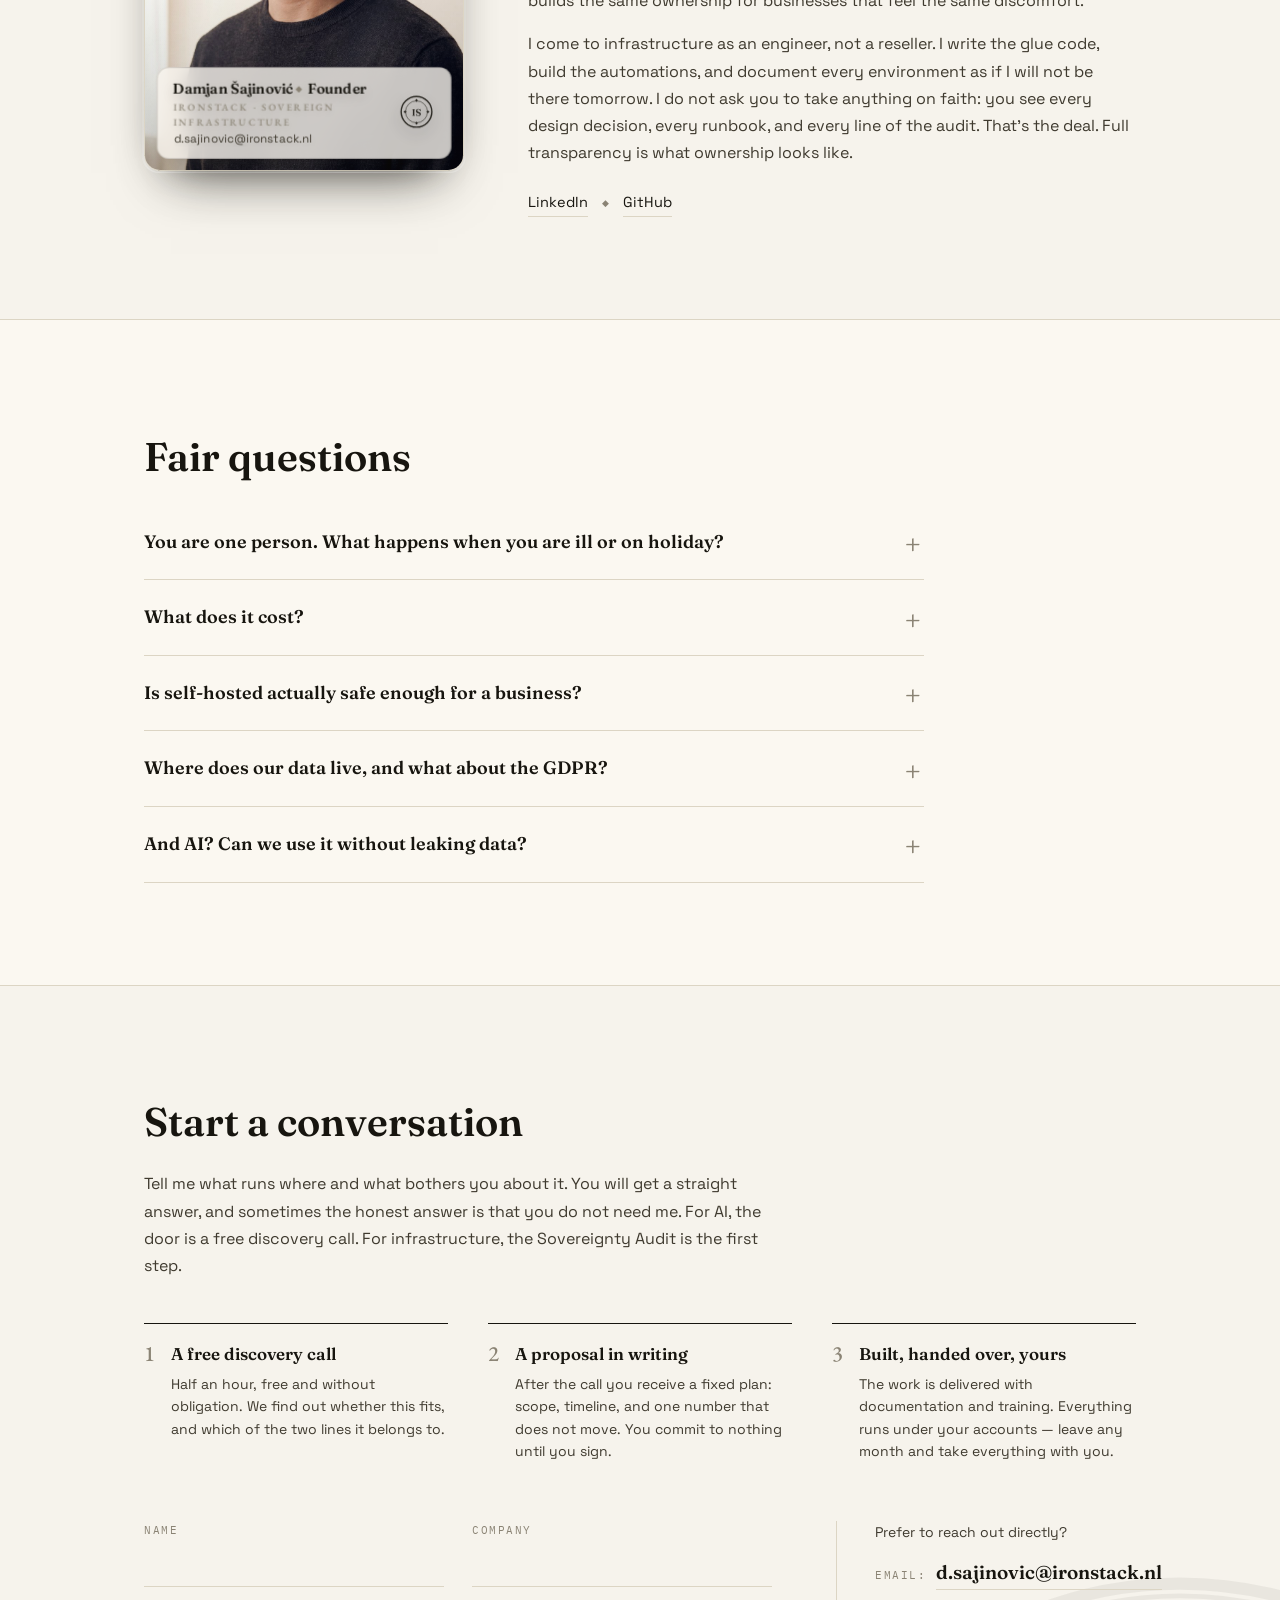
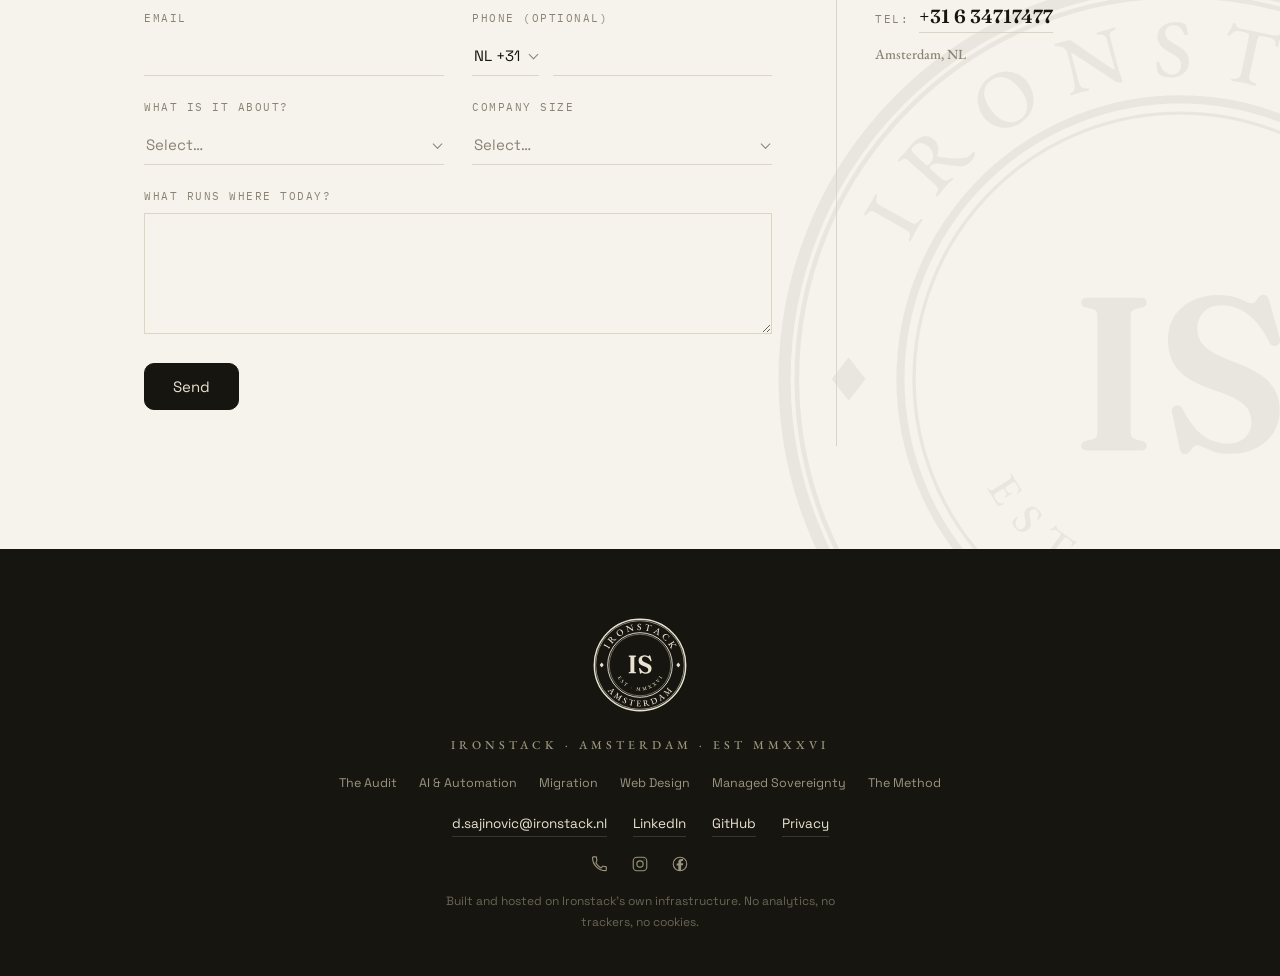
==== commit bac0d5d0: "Add Web Design service New service page at /web-design.html for building websites from scratch and h" ====
--- a/index.html
+++ b/index.html
@@ -103,6 +103,7 @@
           <a href="/audit.html" data-i18n="footer.audit">The Audit</a>
           <a href="/ai-automation.html" data-i18n="footer.ai">AI &amp; Automation</a>
           <a href="/migration.html" data-i18n="footer.migration">Migration</a>
+          <a href="/web-design.html" data-i18n="footer.webdesign">Web Design</a>
           <a href="/method.html" data-i18n="footer.method">The Method</a>
         </div>
         <div class="mega-col">
@@ -217,13 +218,20 @@
         <a class="read-more" href="/replace/google-workspace.html" data-i18n="misc.more">Read more →</a>
         <img class="stamp" src="assets/ironstack-seal-full-ink.svg" alt="" loading="lazy">
       </article>
+      <article class="svc">
+        <span class="svc-no">08</span>
+        <h3 data-i18n="services.s9t">Web Design</h3>
+        <p data-i18n="services.s9b">A website built once and hosted on your own server, static or self-hosted CMS. Not a page-builder subscription, not rented from whoever built it. From €600, excl. btw.</p>
+        <a class="read-more" href="/web-design.html" data-i18n="misc.more">Read more →</a>
+        <img class="stamp" src="assets/ironstack-seal-full-ink.svg" alt="" loading="lazy">
+      </article>
     </div>
   </div>
 
   <div class="svc-group">
     <p class="svc-group-label" data-i18n="services.g3">HOW IT KEEPS RUNNING</p>
     <article class="svc svc-featured">
-      <span class="svc-no">08</span>
+      <span class="svc-no">09</span>
       <h3 data-i18n="services.s7t">Managed Sovereignty, the monthly retainer</h3>
       <p data-i18n="services.s7b">Both lines end here. I stay responsible for what we built: updates, backups, monitoring, and a monthly health report in plain language. Three tiers, from light-touch to hands-on, with server costs billed at cost, itemized, with no markup. The exit clause applies every single month.</p>
       <a class="read-more" href="/managed-sovereignty.html" data-i18n="misc.more">Read more →</a>
@@ -449,6 +457,7 @@
           <option value="Infrastructure & Migration" data-i18n="contact.reasonInfra">Infrastructure &amp; Migration</option>
           <option value="Workspace Exit" data-i18n="contact.reasonExit">Workspace Exit</option>
           <option value="The Audit" data-i18n="contact.reasonAudit">The Audit</option>
+          <option value="Web Design" data-i18n="contact.reasonWeb">Web Design</option>
           <option value="Something else" data-i18n="contact.reasonOther">Something else</option>
         </select></span></label>
         <label><span data-i18n="contact.size">Company size</span><span class="select-wrap"><select name="size">
@@ -489,6 +498,7 @@
     <a href="/audit.html" data-i18n="footer.audit">The Audit</a>
     <a href="/ai-automation.html" data-i18n="footer.ai">AI &amp; Automation</a>
     <a href="/migration.html" data-i18n="footer.migration">Migration</a>
+    <a href="/web-design.html" data-i18n="footer.webdesign">Web Design</a>
     <a href="/managed-sovereignty.html" data-i18n="footer.managed">Managed Sovereignty</a>
     <a href="/method.html" data-i18n="footer.method">The Method</a>
   </div>
